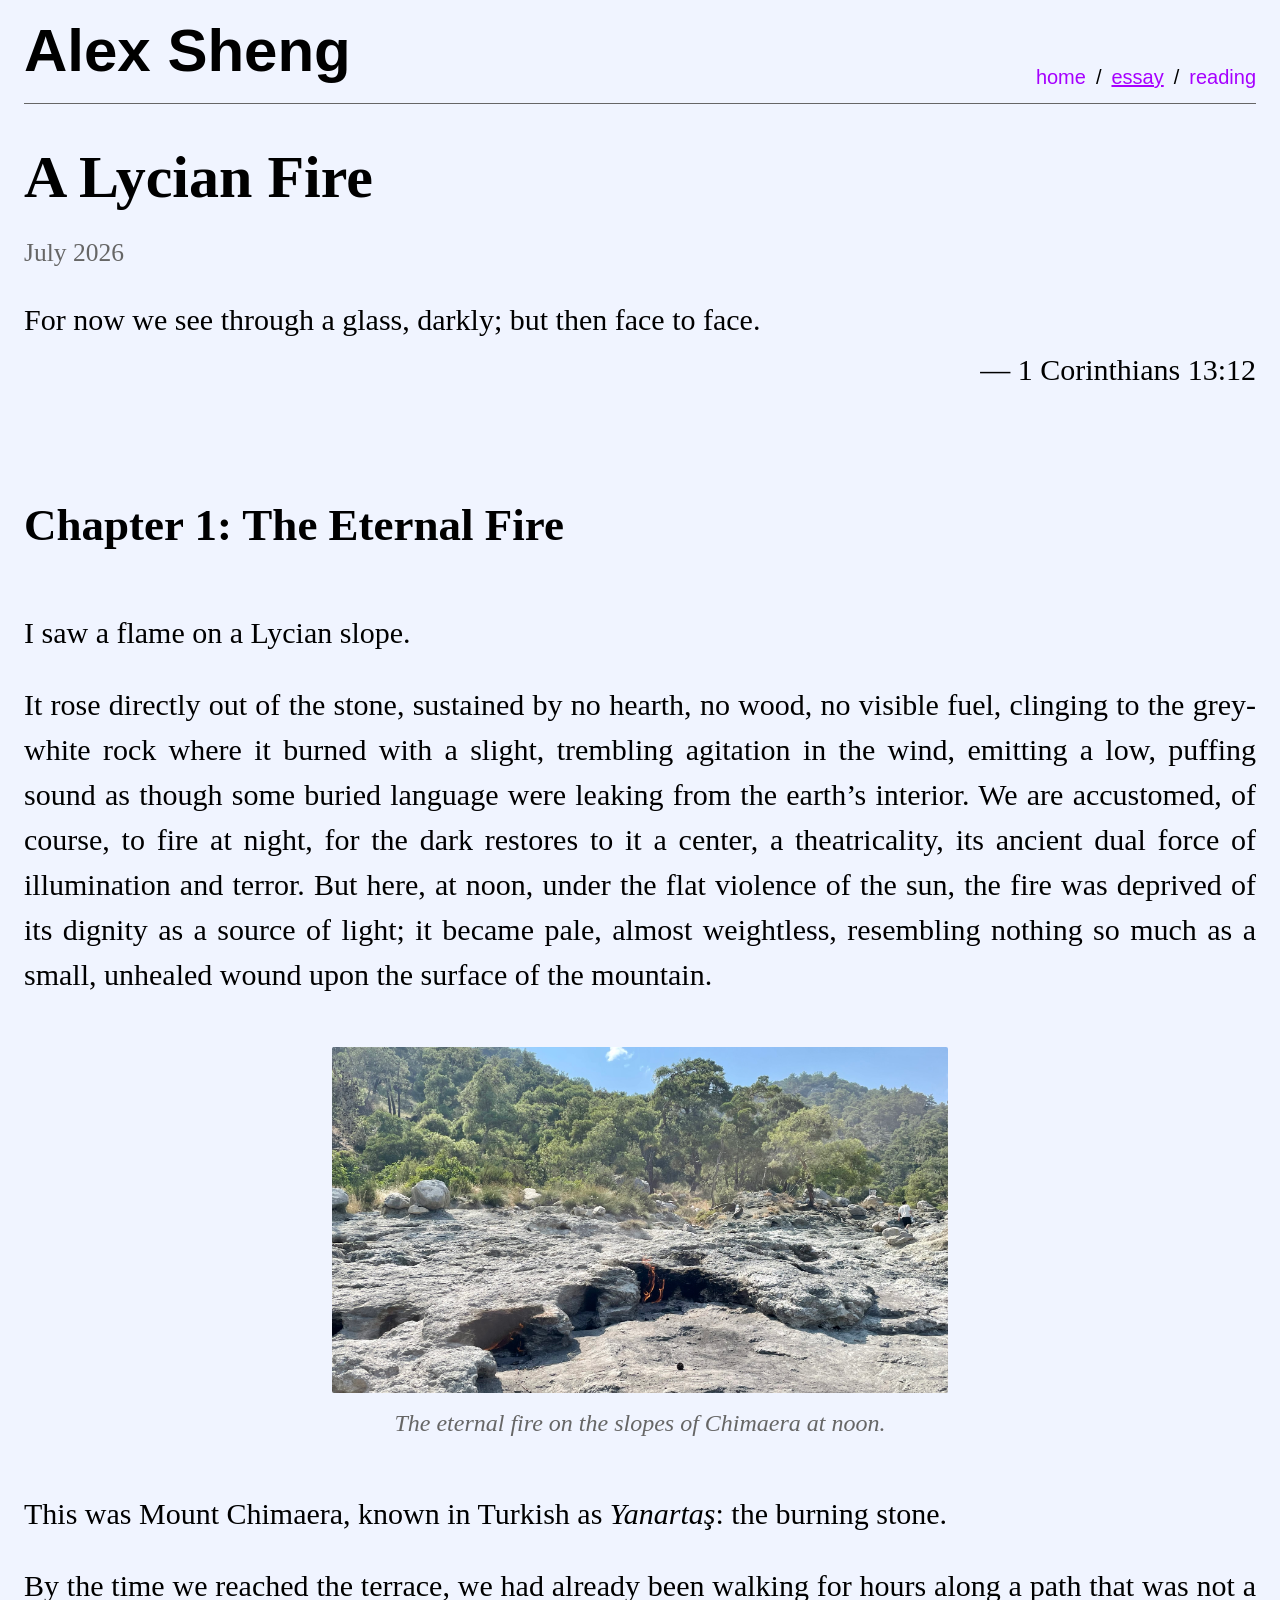
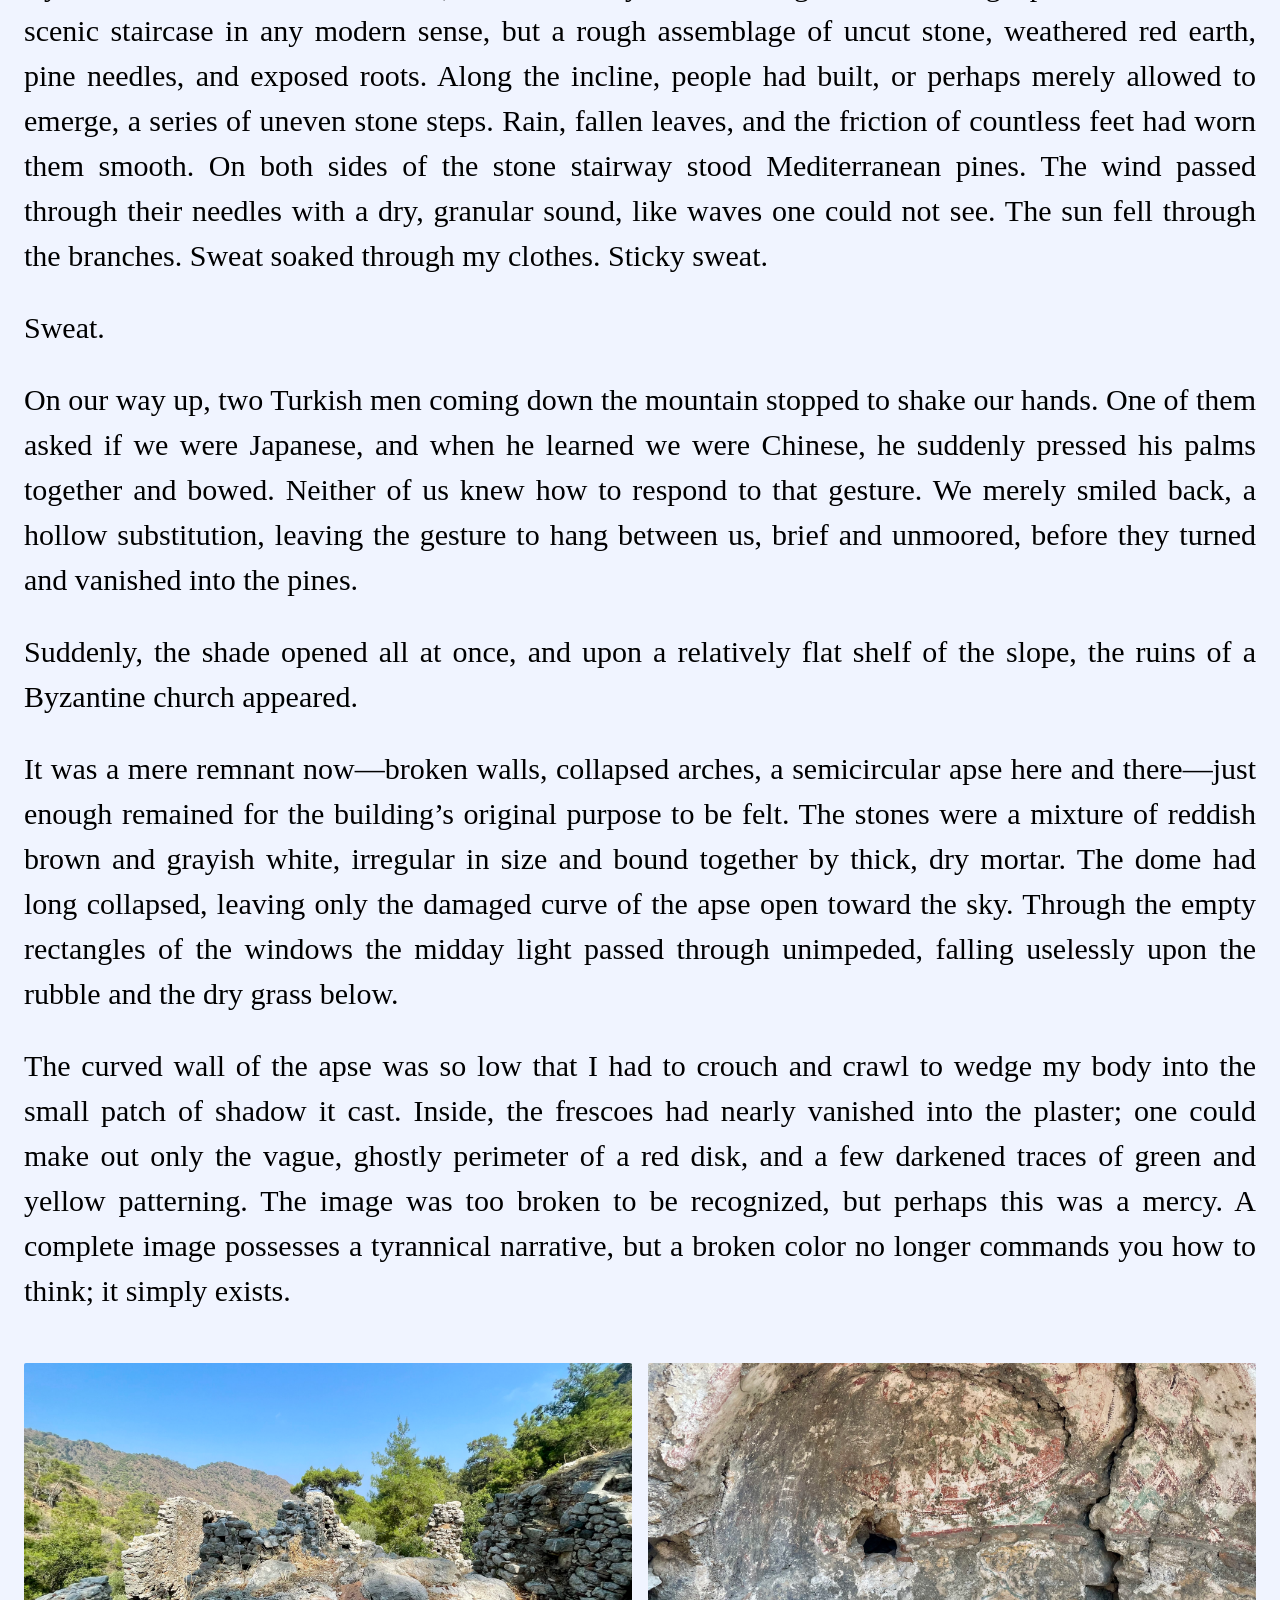
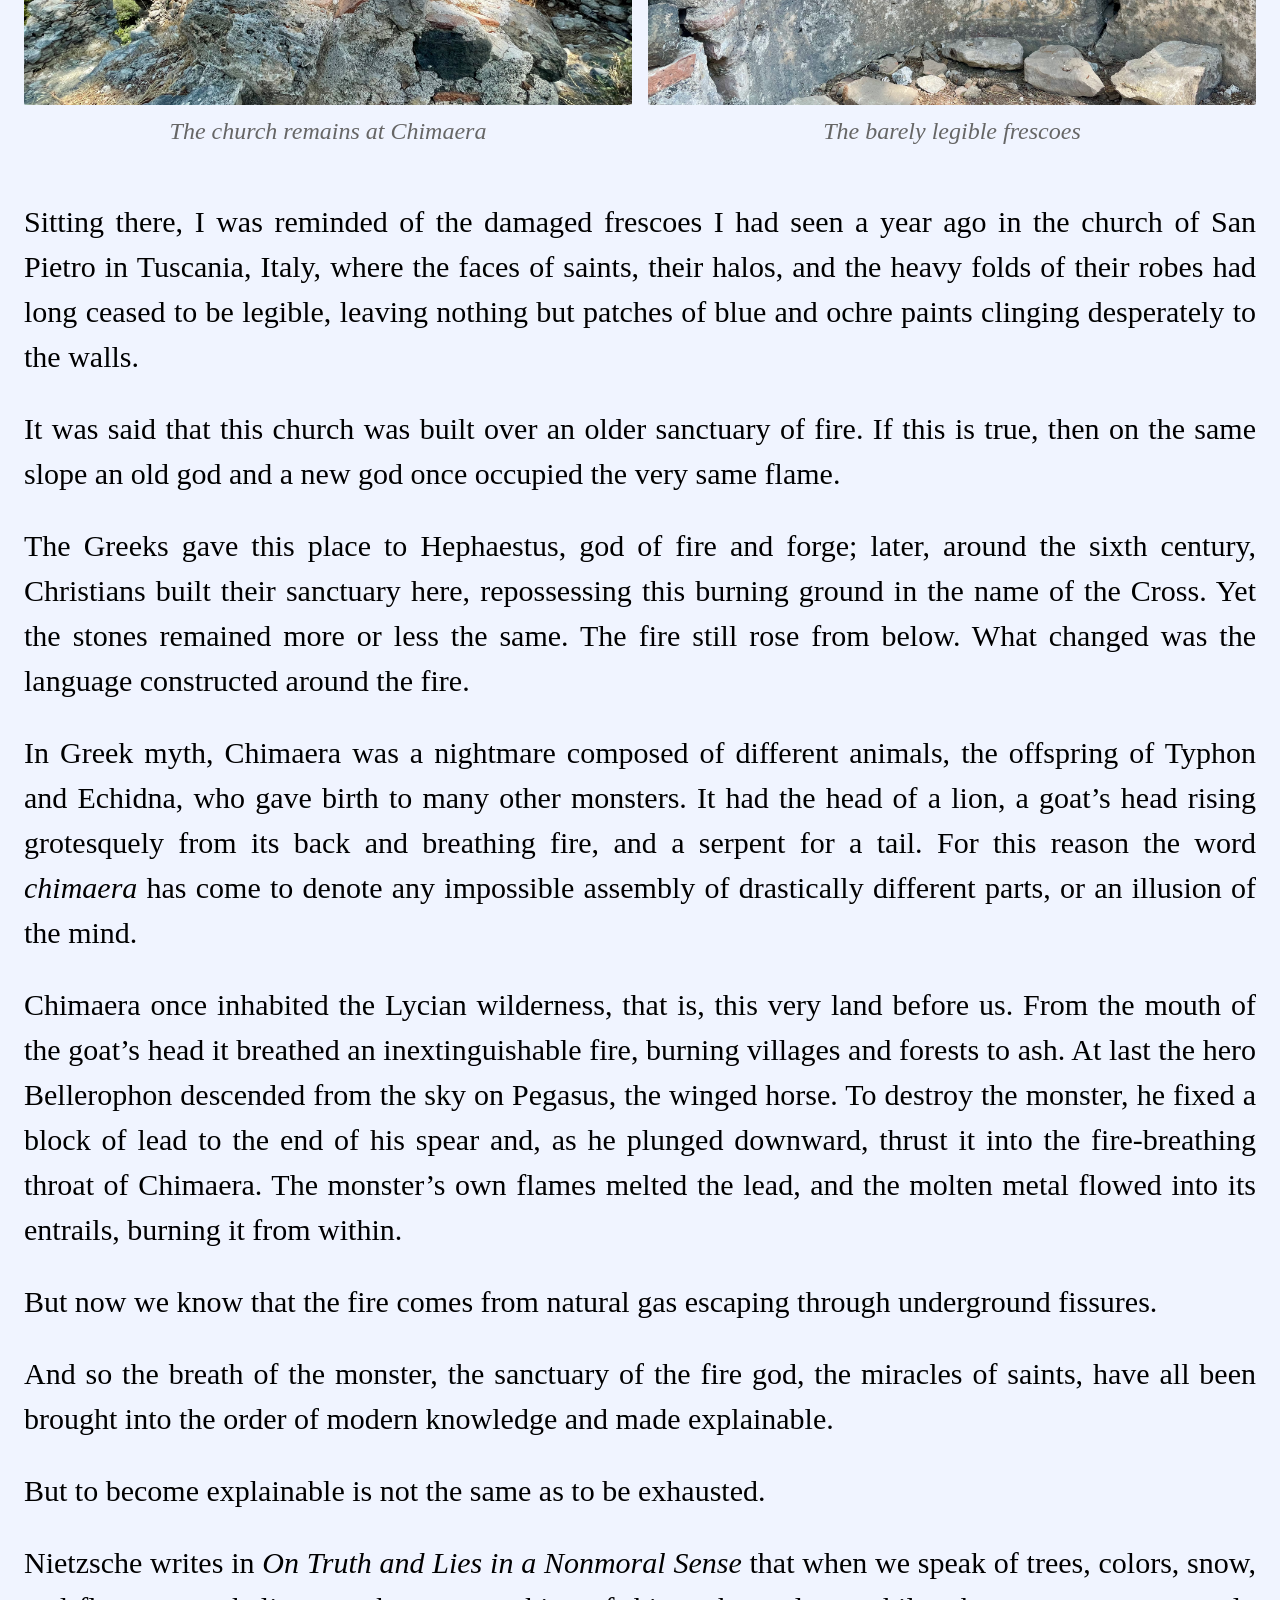
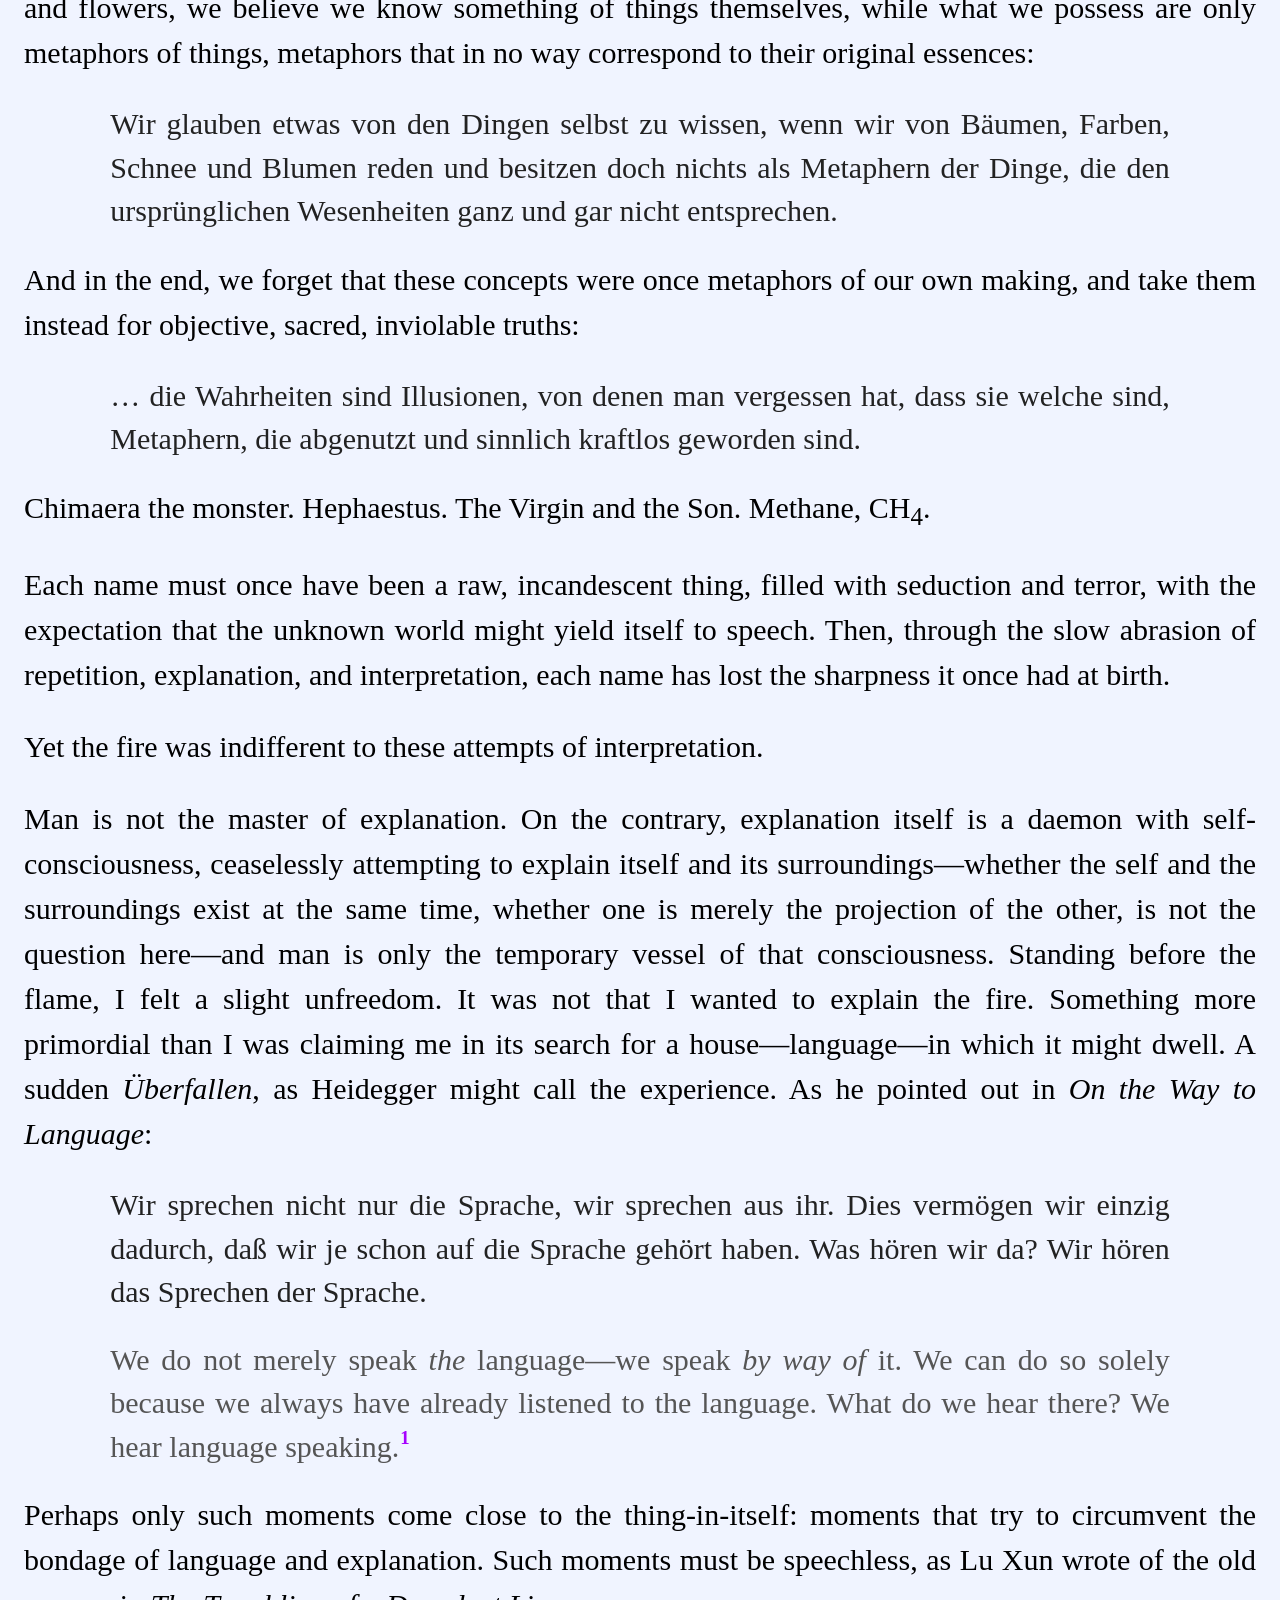
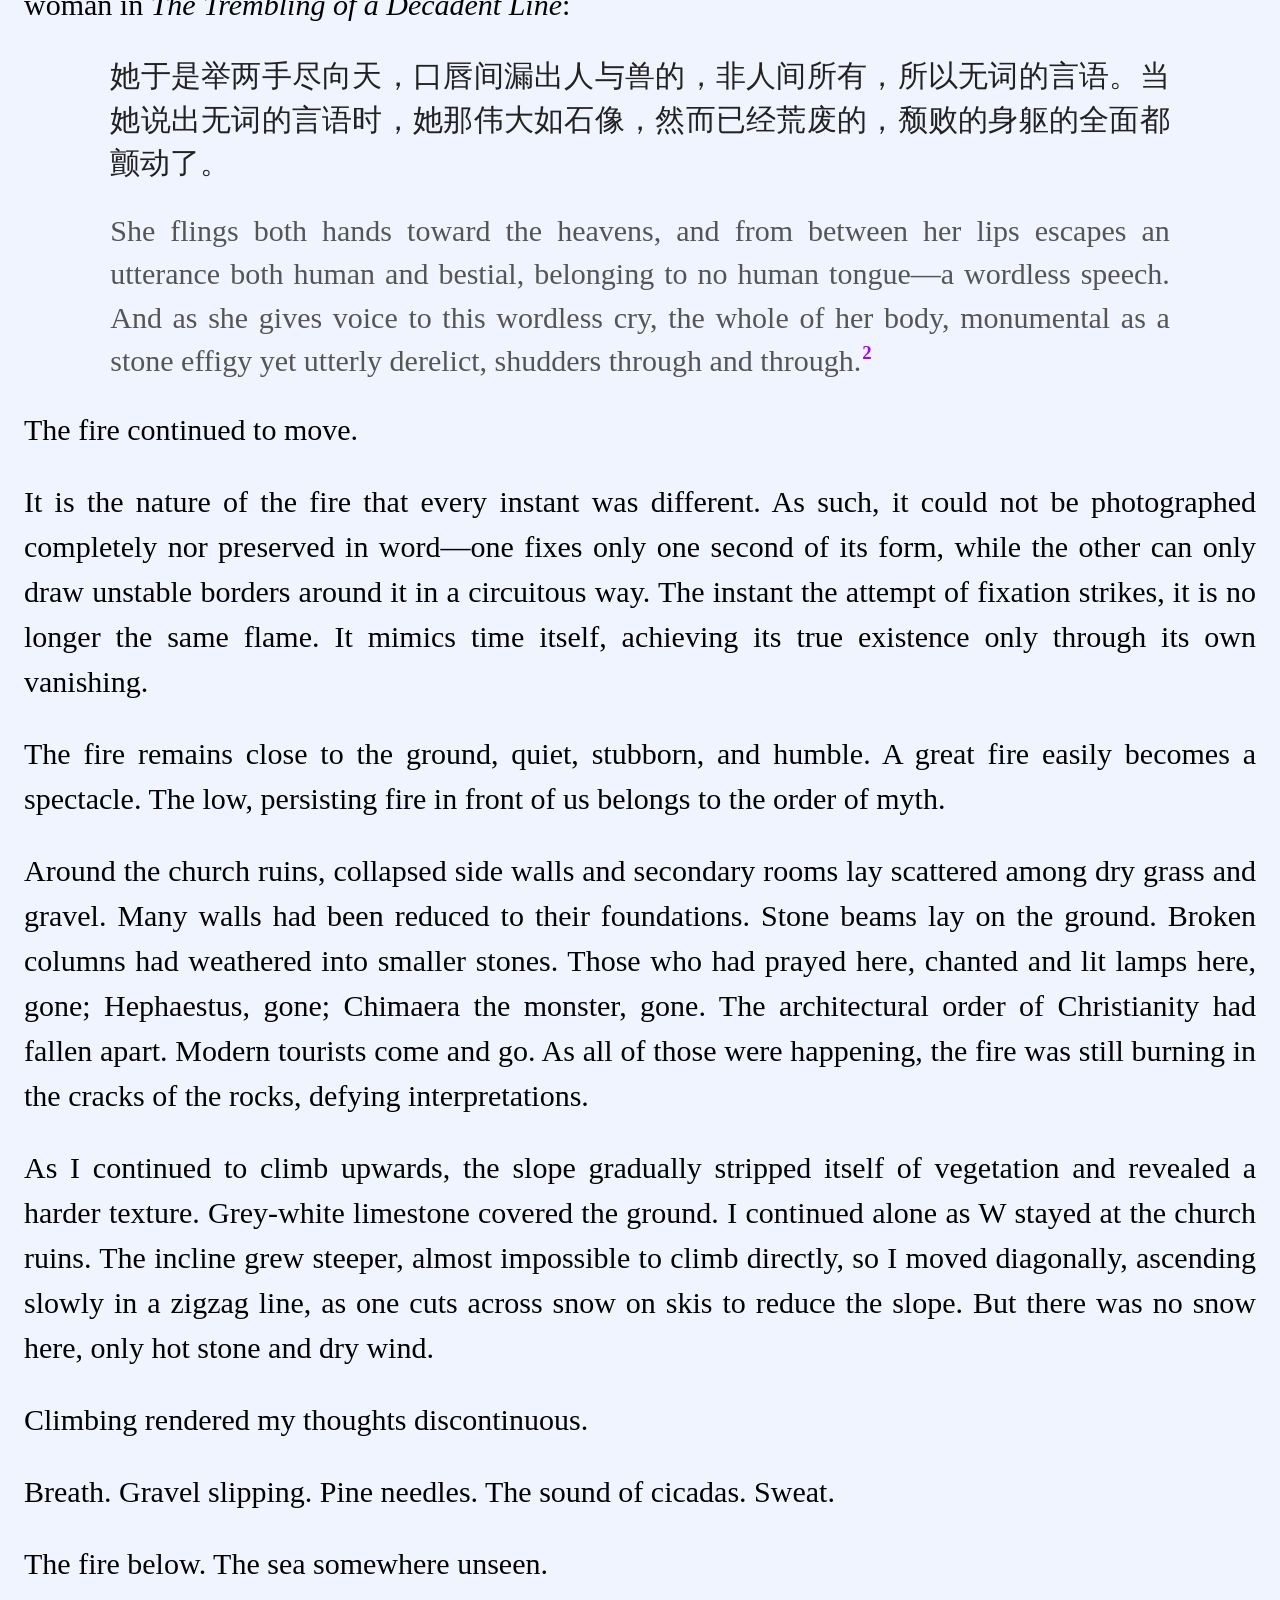
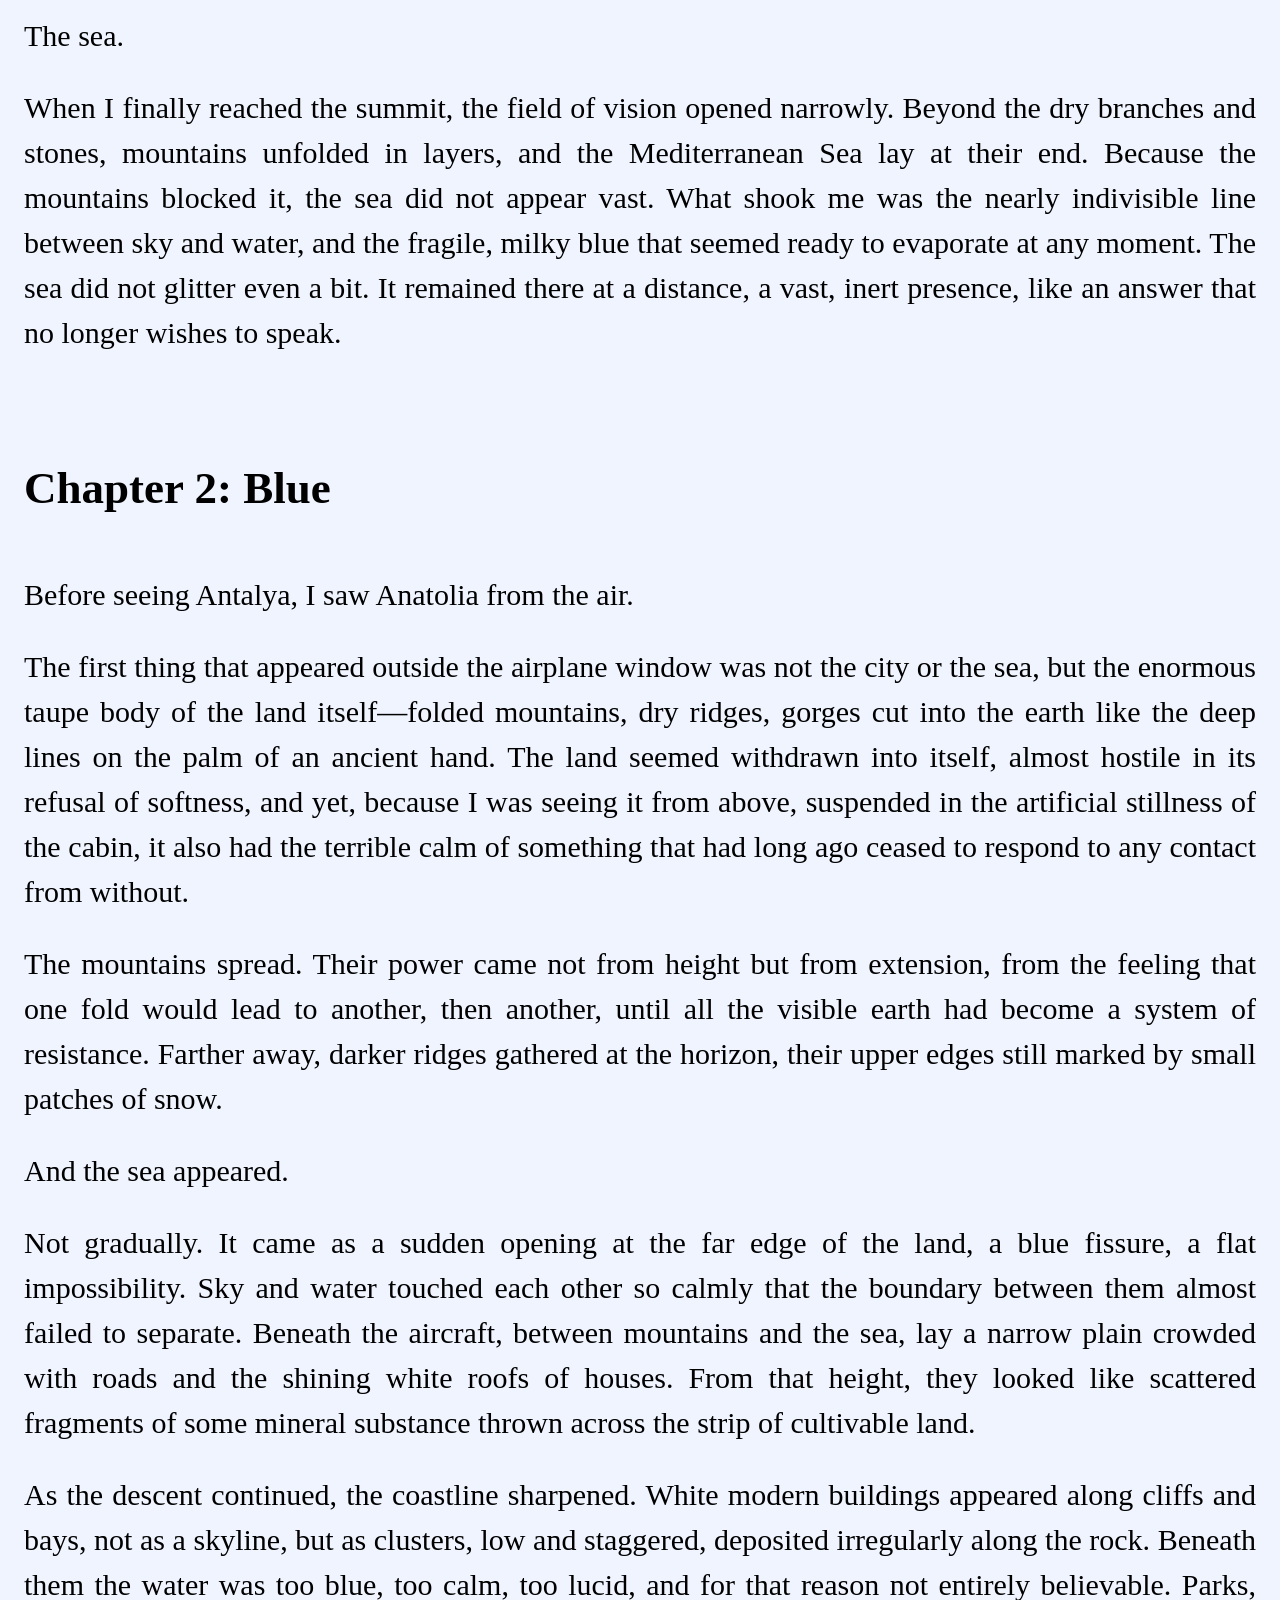
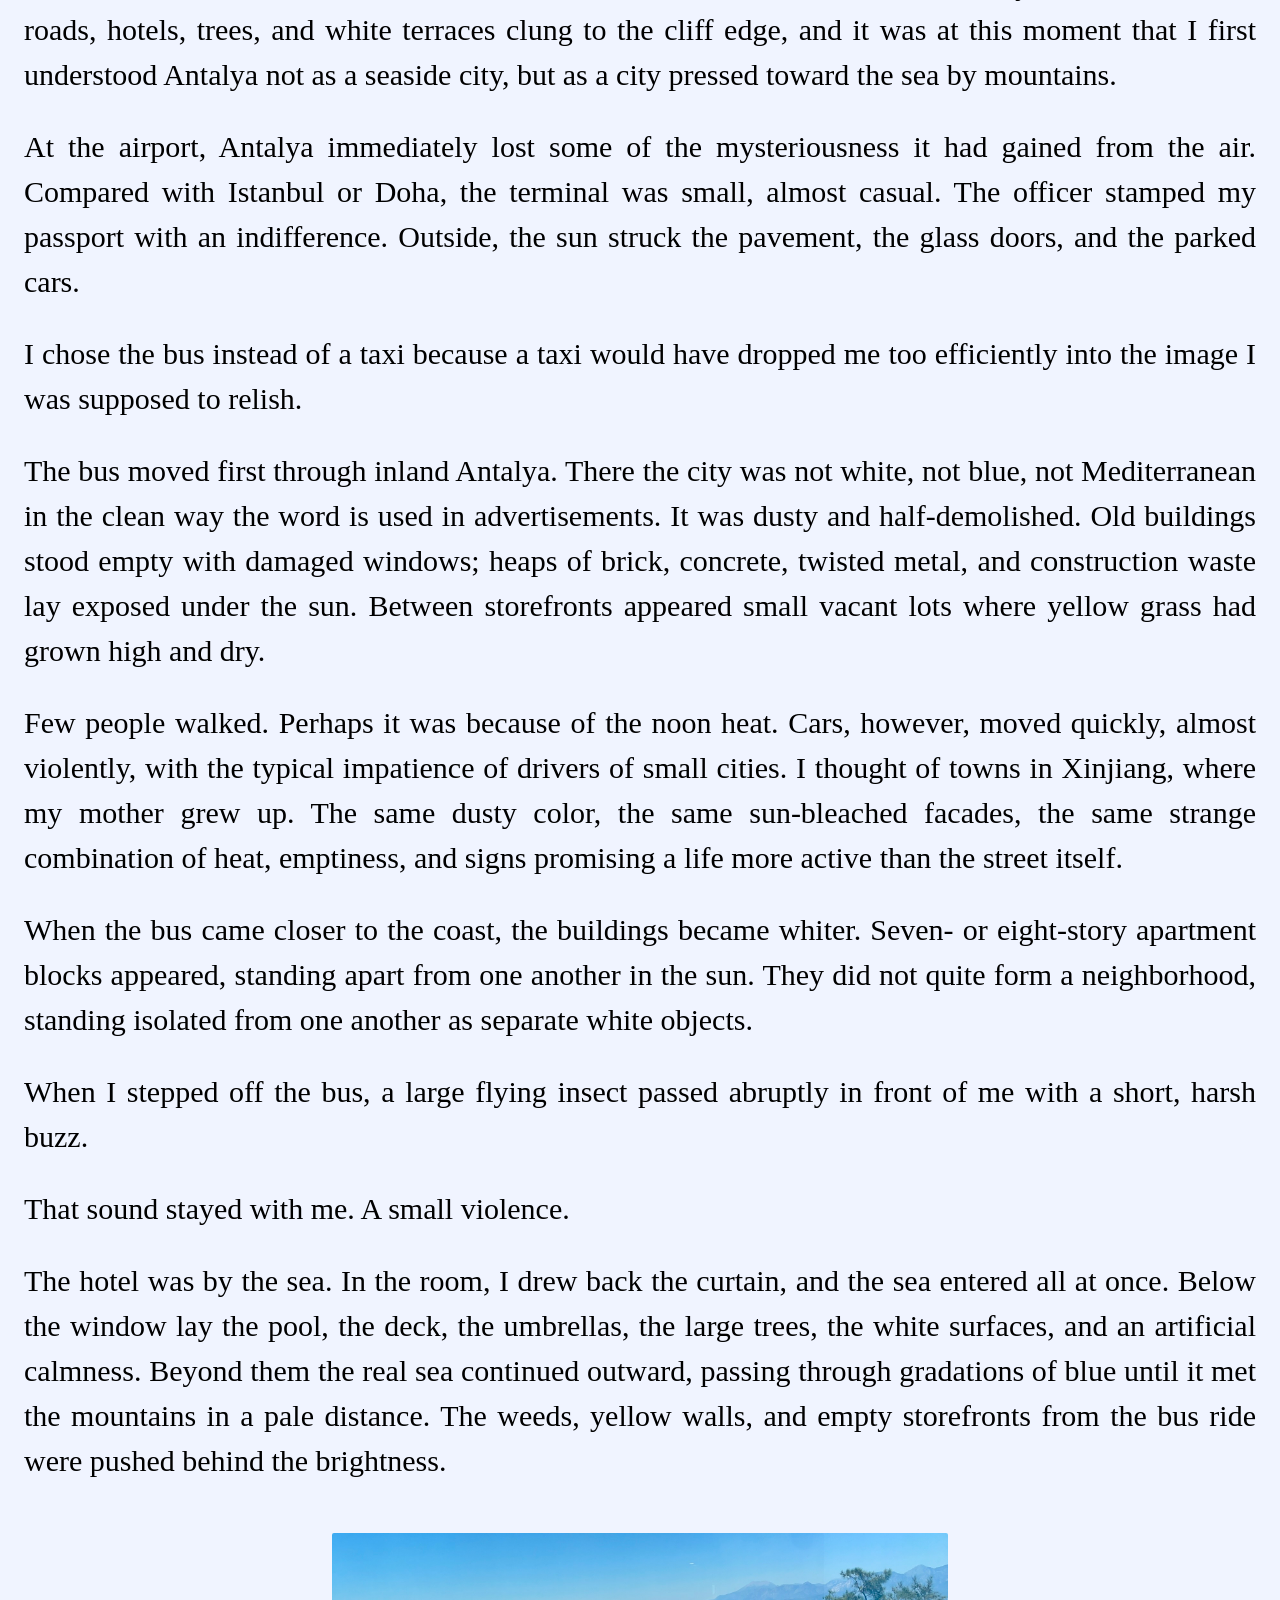
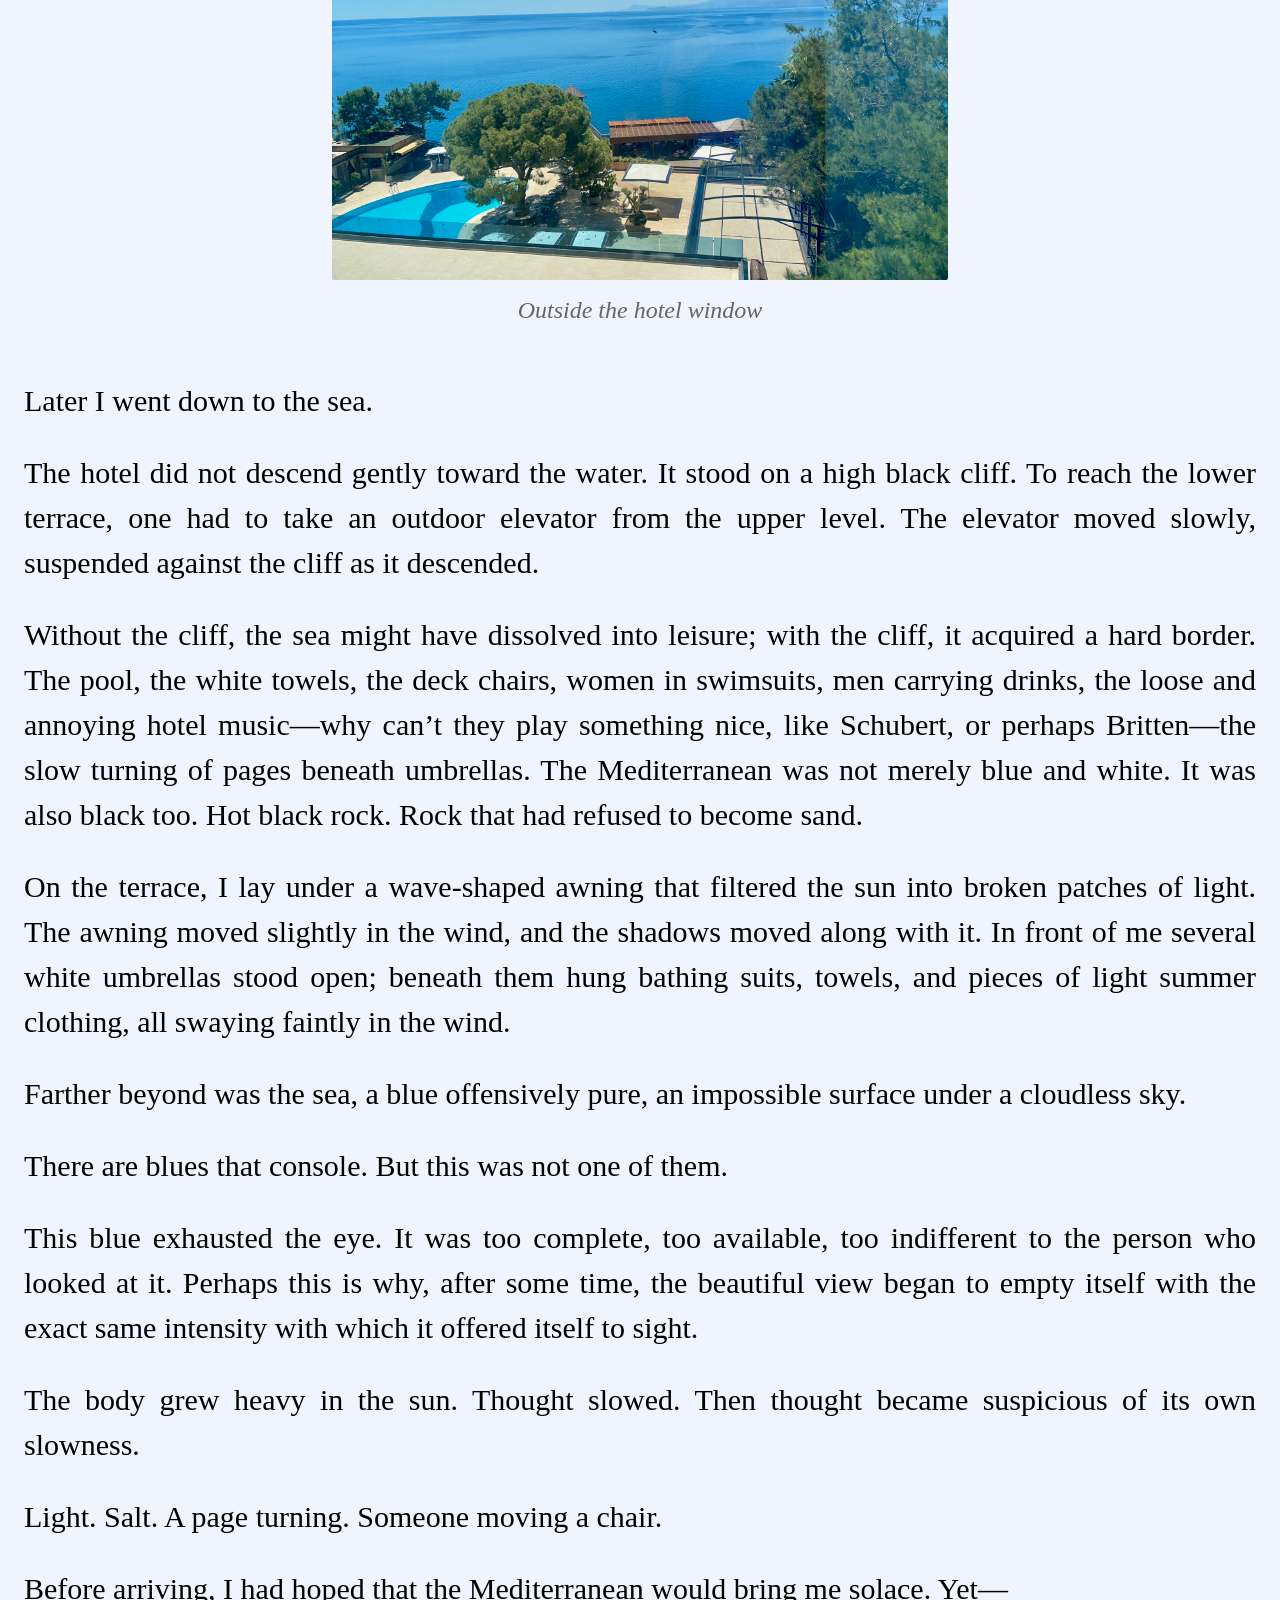
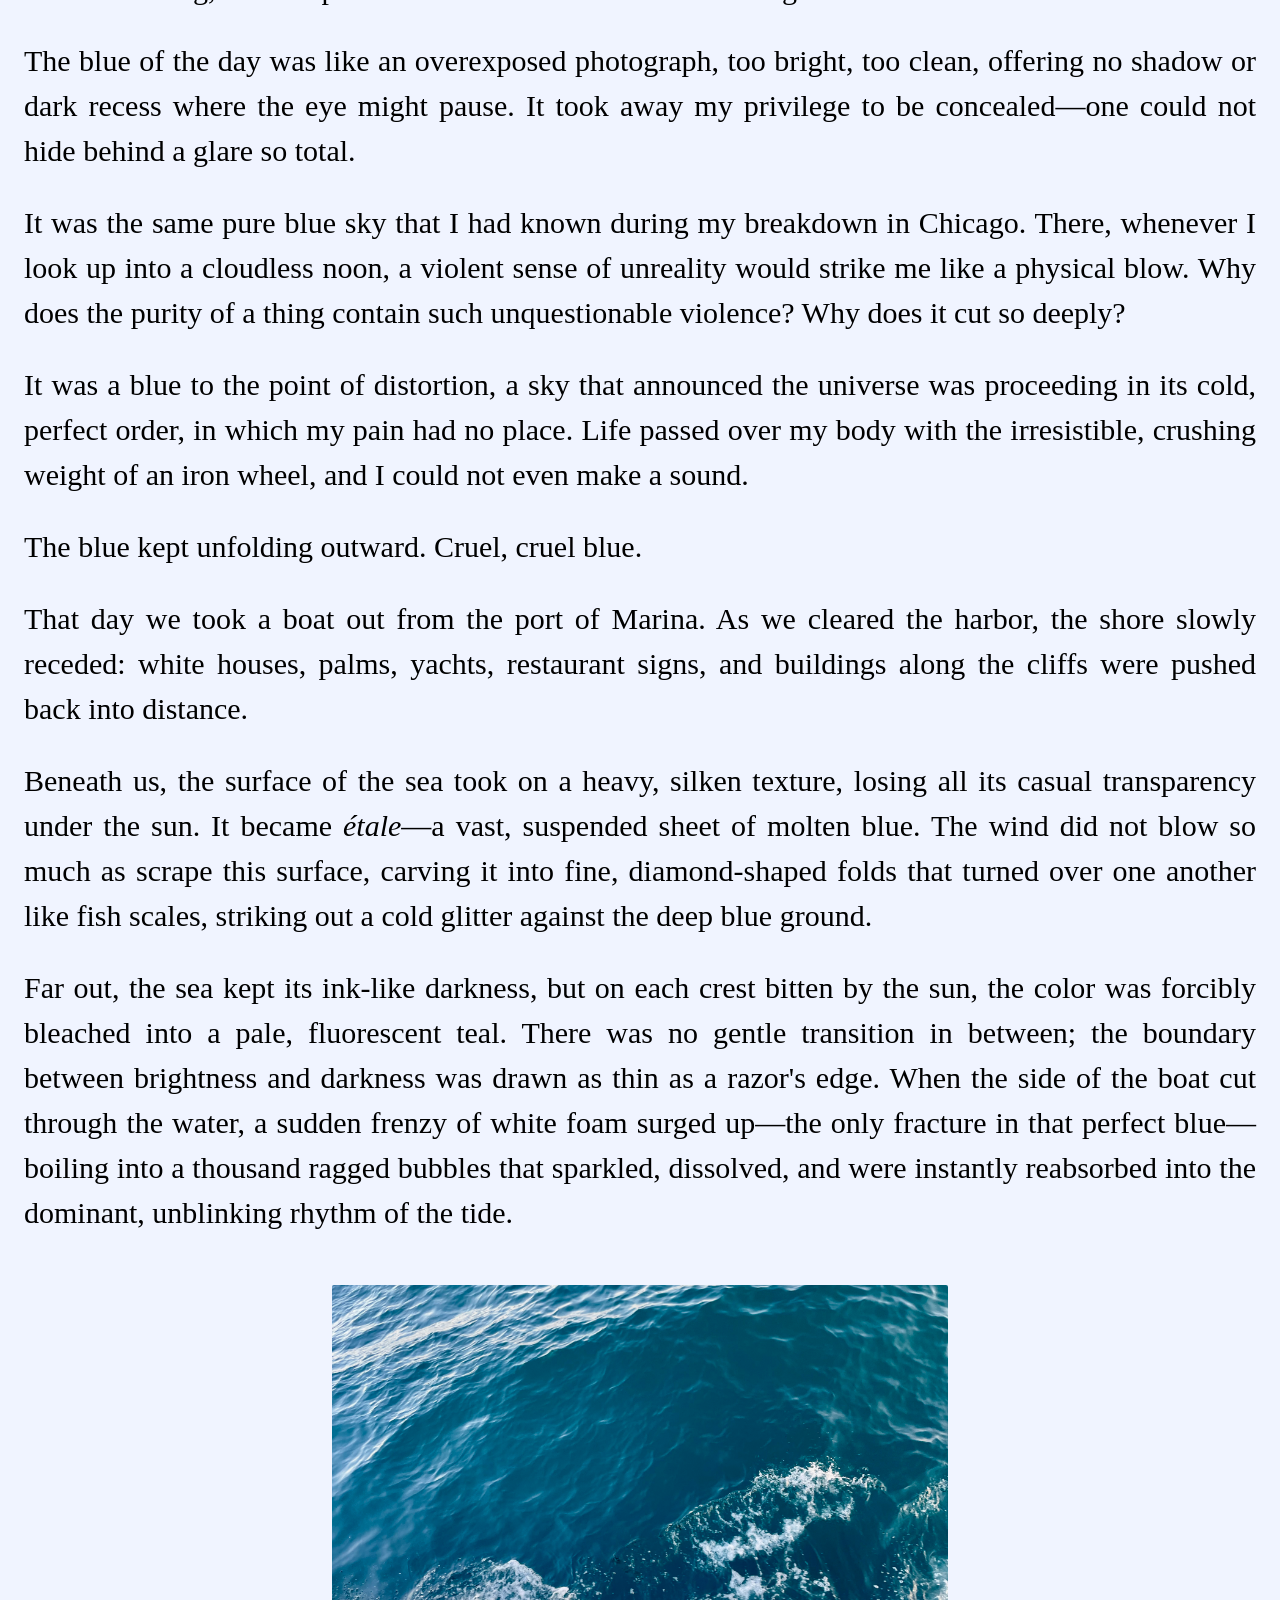
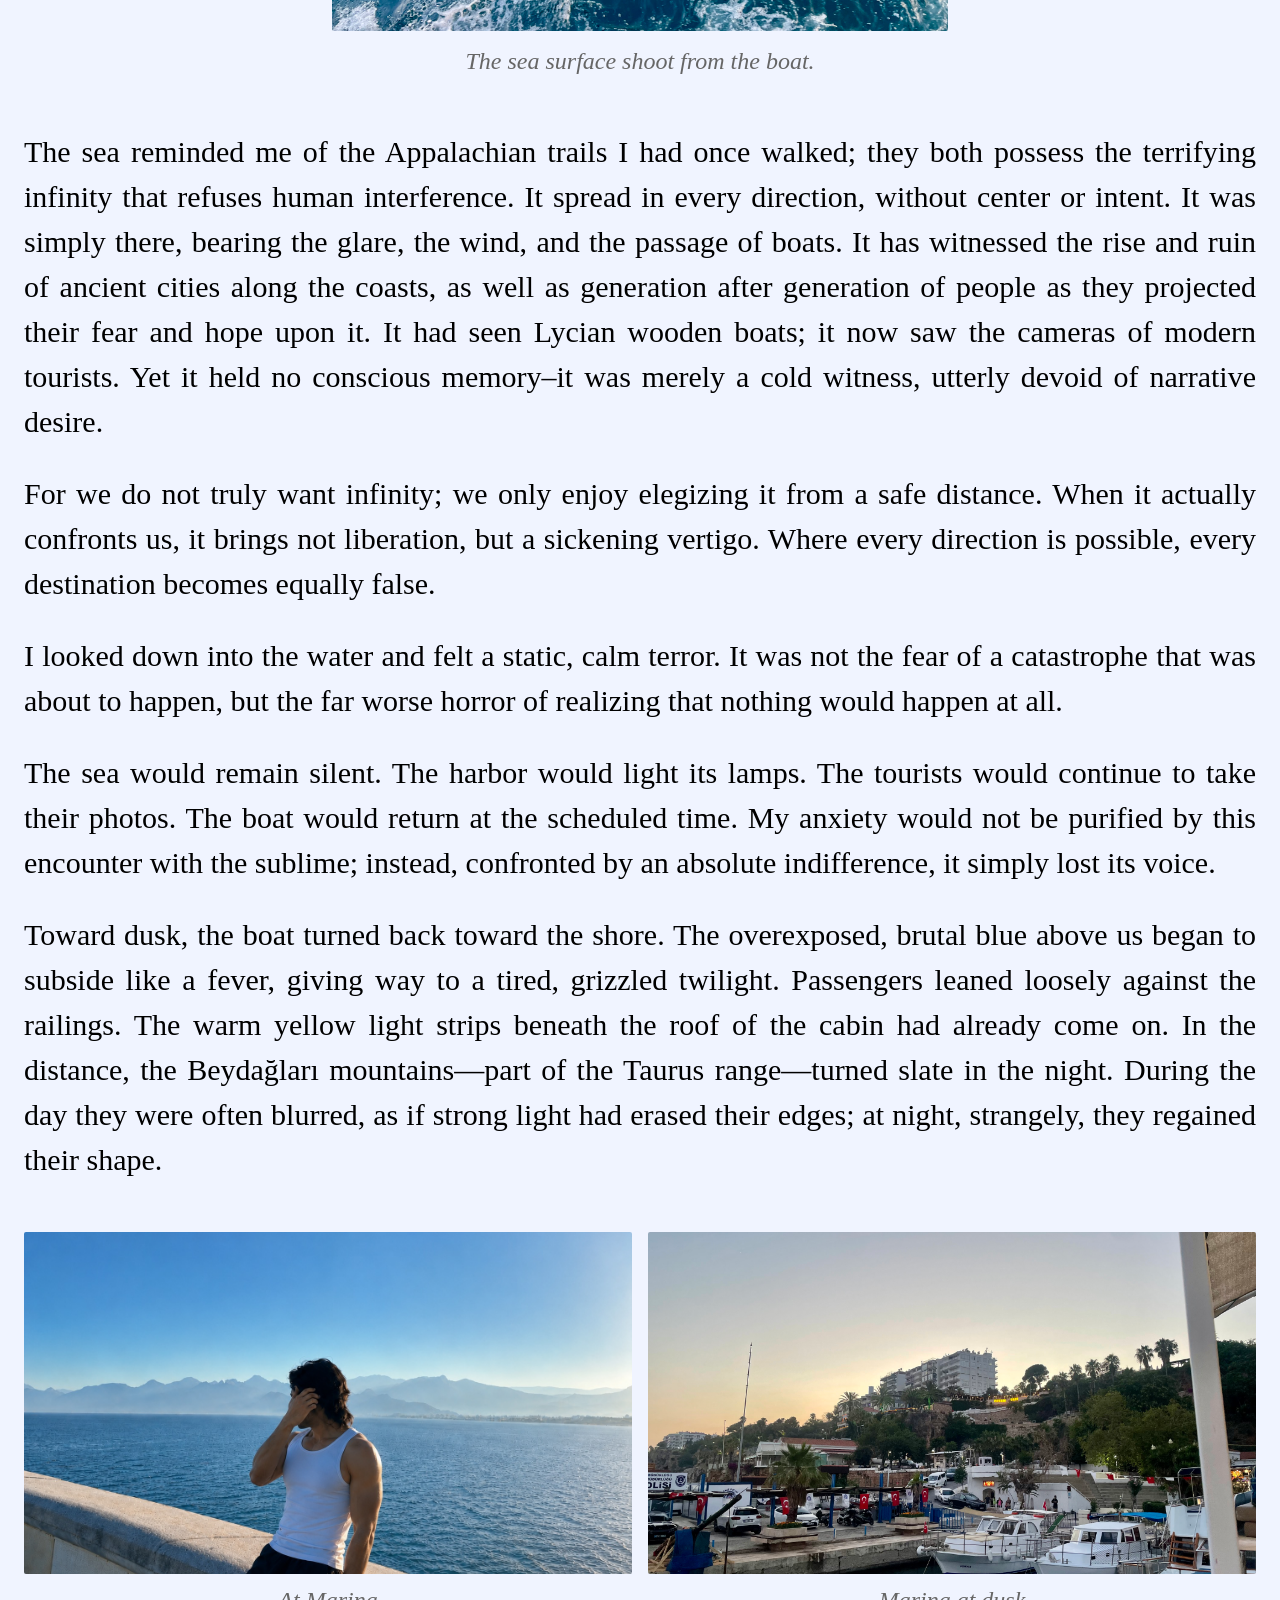
==== fire.html @ b518ce29 "Update fire.html" ====
<!DOCTYPE html>
<html lang="en">
  <head>
    <meta charset="UTF-8" />
    <meta name="viewport" content="width=device-width, initial-scale=1.0" />
    <title>A Lycian Fire - Alex Sheng</title>
    <link rel="stylesheet" href="style.css" />
  </head>
  <body>
    <div class="page">
      <header class="header">
        <div class="header-left">
          <span class="site-title">Alex Sheng</span>
        </div>

        <nav class="header-nav">
          <a href="index.html">home</a>
          <span>/</span>
          <a class="selected-tab" href="essay.html">essay</a>
          <span>/</span>
          <a href="reading.html">reading</a>
        </nav>
      </header>

      <hr />

      <main class="essay-content">
        <h2>A Lycian Fire</h2>
        <p class="translation" style="margin-bottom: 27px;">July 2026</p>

        <div class="epigraph">
        <p class="epigraph-text">For now we see through a glass, darkly; but then face to face.</p>
        <p class="epigraph-source">— 1 Corinthians 13:12</p>
        </div>

        <h3>Chapter 1: The Eternal Fire</h3>

        <p>
        I saw a flame on a Lycian slope.
        </p>

        <p>
        It rose directly out of the stone, sustained by no hearth, no wood, no visible fuel, clinging to the grey-white rock where it burned with a slight, trembling agitation in the wind, emitting a low, puffing sound as though some buried language were leaking from the earth’s interior. We are accustomed, of course, to fire at night, for the dark restores to it a center, a theatricality, its ancient dual force of illumination and terror. But here, at noon, under the flat violence of the sun, the fire was deprived of its dignity as a source of light; it became pale, almost weightless, resembling nothing so much as a small, unhealed wound upon the surface of the mountain.
        </p>

        <figure class="essay-figure">
        <img src="fire_pics/fire.jpeg" style="width: 100%; aspect-ratio: 16 / 9; object-fit: cover;" alt="The eternal fire of Chimaera burning on white rock">
        <figcaption>The eternal fire on the slopes of Chimaera at noon.</figcaption>
        </figure>

        <p>
        This was Mount Chimaera, known in Turkish as <i>Yanartaş</i>: the burning stone.
        </p>

        <p>
        By the time we reached the terrace, we had already been walking for hours along a path that was not a scenic staircase in any modern sense, but a rough assemblage of uncut stone, weathered red earth, pine needles, and exposed roots. Along the incline, people had built, or perhaps merely allowed to emerge, a series of uneven stone steps. Rain, fallen leaves, and the friction of countless feet had worn them smooth. On both sides of the stone stairway stood Mediterranean pines. The wind passed through their needles with a dry, granular sound, like waves one could not see. The sun fell through the branches. Sweat soaked through my clothes. Sticky sweat.
        </p>
        
        <p>
        Sweat.
        </p>

        <p>
        On our way up, two Turkish men coming down the mountain stopped to shake our hands. One of them asked if we were Japanese, and when he learned we were Chinese, he suddenly pressed his palms together and bowed. Neither of us knew how to respond to that gesture. We merely smiled back, a hollow substitution, leaving the gesture to hang between us, brief and unmoored, before they turned and vanished into the pines.
        </p>

        <p>
        Suddenly, the shade opened all at once, and upon a relatively flat shelf of the slope, the ruins of a Byzantine church appeared.
        </p>

        <p>
        It was a mere remnant now—broken walls, collapsed arches, a semicircular apse here and there—just enough remained for the building’s original purpose to be felt. The stones were a mixture of reddish brown and grayish white, irregular in size and bound together by thick, dry mortar. The dome had long collapsed, leaving only the damaged curve of the apse open toward the sky. Through the empty rectangles of the windows the midday light passed through unimpeded, falling uselessly upon the rubble and the dry grass below.
        </p>

        <p>
        The curved wall of the apse was so low that I had to crouch and crawl to wedge my body into the small patch of shadow it cast. Inside, the frescoes had nearly vanished into the plaster; one could make out only the vague, ghostly perimeter of a red disk, and a few darkened traces of green and yellow patterning. The image was too broken to be recognized, but perhaps this was a mercy. A complete image possesses a tyrannical narrative, but a broken color no longer commands you how to think; it simply exists.
        </p>

        <div class="image-grid cols-2">
        <figure><img src="fire_pics/chimaera2.jpeg" style="width: 100%; aspect-ratio: 16/9; object-fit: cover;"><figcaption>The church remains at Chimaera</figcaption></figure>
        <figure><img src="fire_pics/chimaera1.jpeg" style="width: 100%; aspect-ratio: 16/9; object-fit: cover;"><figcaption>The barely legible frescoes</figcaption></figure>
        </div>

        <p>
        Sitting there, I was reminded of the damaged frescoes I had seen a year ago in the church of San Pietro in Tuscania, Italy, where the faces of saints, their halos, and the heavy folds of their robes had long ceased to be legible, leaving nothing but patches of blue and ochre paints clinging desperately to the walls.
        </p>

        <p>
        It was said that this church was built over an older sanctuary of fire. If this is true, then on the same slope an old god and a new god once occupied the very same flame. 
        </p>

        <p>
        The Greeks gave this place to Hephaestus, god of fire and forge; later, around the sixth century, Christians built their sanctuary here, repossessing this burning ground in the name of the Cross. Yet the stones remained more or less the same. The fire still rose from below. What changed was the language constructed around the fire.
        </p>

        <p>
        In Greek myth, Chimaera was a nightmare composed of different animals, the offspring of Typhon and Echidna, who gave birth to many other monsters. It had the head of a lion, a goat’s head rising grotesquely from its back and breathing fire, and a serpent for a tail. For this reason the word <i>chimaera</i> has come to denote any impossible assembly of drastically different parts, or an illusion of the mind.
        </p>

        <p>
        Chimaera once inhabited the Lycian wilderness, that is, this very land before us. From the mouth of the goat’s head it breathed an inextinguishable fire, burning villages and forests to ash. At last the hero Bellerophon descended from the sky on Pegasus, the winged horse. To destroy the monster, he fixed a block of lead to the end of his spear and, as he plunged downward, thrust it into the fire-breathing throat of Chimaera. The monster’s own flames melted the lead, and the molten metal flowed into its entrails, burning it from within.
        </p>

        <p>
        But now we know that the fire comes from natural gas escaping through underground fissures.
        </p>

        <p>
        And so the breath of the monster, the sanctuary of the fire god, the miracles of saints, have all been brought into the order of modern knowledge and made explainable.
        </p>

        <p>
        But to become explainable is not the same as to be exhausted.
        </p>

        <p>
        Nietzsche writes in <i>On Truth and Lies in a Nonmoral Sense</i> that when we speak of trees, colors, snow, and flowers, we believe we know something of things themselves, while what we possess are only metaphors of things, metaphors that in no way correspond to their original essences:
        </p>

        <blockquote>
        Wir glauben etwas von den Dingen selbst zu wissen, wenn wir von Bäumen, Farben, Schnee und Blumen reden und besitzen doch nichts als Metaphern der Dinge, die den ursprünglichen Wesenheiten ganz und gar nicht entsprechen.
        </blockquote>

        <p>
        And in the end, we forget that these concepts were once metaphors of our own making, and take them instead for objective, sacred, inviolable truths:
        </p>

        <blockquote>
        … die Wahrheiten sind Illusionen, von denen man vergessen hat, dass sie welche sind, Metaphern, die abgenutzt und sinnlich kraftlos geworden sind.
        </blockquote>

        <p>
        Chimaera the monster. Hephaestus. The Virgin and the Son. Methane, CH<sub>4</sub>.
        </p>

        <p>
        Each name must once have been a raw, incandescent thing, filled with seduction and terror, with the expectation that the unknown world might yield itself to speech. Then, through the slow abrasion of repetition, explanation, and interpretation, each name has lost the sharpness it once had at birth.
        </p>

        <p>
        Yet the fire was indifferent to these attempts of interpretation.
        </p>

        <p>
        Man is not the master of explanation. On the contrary, explanation itself is a daemon with self-consciousness, ceaselessly attempting to explain itself and its surroundings—whether the self and the surroundings exist at the same time, whether one is merely the projection of the other, is not the question here—and man is only the temporary vessel of that consciousness. Standing before the flame, I felt a slight unfreedom. It was not that I wanted to explain the fire. Something more primordial than I was claiming me in its search for a house—language—in which it might dwell. A sudden <i>Überfallen</i>, as Heidegger might call the experience. As he pointed out in <i>On the Way to Language</i>:
        </p>

        <blockquote>
        Wir sprechen nicht nur die Sprache, wir sprechen aus ihr. Dies vermögen wir einzig dadurch, daß wir je schon auf die Sprache gehört haben. Was hören wir da? Wir hören das Sprechen der Sprache.
        </blockquote>

        <blockquote>
        <span class="quote-translation">
        We do not merely speak <i>the</i> language—we speak <i>by way of</i> it. We can do so solely because we always have already listened to the language. What do we hear there? We hear language speaking.<sup id="fnref:1"><a href="#fn:1">1</a></sup>
        </span>
        </blockquote>

        <p>
        Perhaps only such moments come close to the thing-in-itself: moments that try to circumvent the bondage of language and explanation. Such moments must be speechless, as Lu Xun wrote of the old woman in <i>The Trembling of a Decadent Line</i>:
        </p>

        <blockquote>
        她于是举两手尽向天，口唇间漏出人与兽的，非人间所有，所以无词的言语。当她说出无词的言语时，她那伟大如石像，然而已经荒废的，颓败的身躯的全面都颤动了。
        </blockquote>

        <blockquote>
        <span class="quote-translation">
        She flings both hands toward the heavens, and from between her lips escapes an utterance both human and bestial, belonging to no human tongue—a wordless speech. And as she gives voice to this wordless cry, the whole of her body, monumental as a stone effigy yet utterly derelict, shudders through and through.<sup id="fnref:2"><a href="#fn:2">2</a></sup>
        </span>
        </blockquote>

        <p>
        The fire continued to move.
        </p>

        <p>
        It is the nature of the fire that every instant was different. As such, it could not be photographed completely nor preserved in word—one fixes only one second of its form, while the other can only draw unstable borders around it in a circuitous way. The instant the attempt of fixation strikes, it is no longer the same flame. It mimics time itself, achieving its true existence only through its own vanishing.
        </p>

        <p>
        The fire remains close to the ground, quiet, stubborn, and humble. A great fire easily becomes a spectacle. The low, persisting fire in front of us belongs to the order of myth.
        </p>

        <p>
        Around the church ruins, collapsed side walls and secondary rooms lay scattered among dry grass and gravel. Many walls had been reduced to their foundations. Stone beams lay on the ground. Broken columns had weathered into smaller stones. Those who had prayed here, chanted and lit lamps here, gone; Hephaestus, gone; Chimaera the monster, gone. The architectural order of Christianity had fallen apart. Modern tourists come and go. As all of those were happening, the fire was still burning in the cracks of the rocks, defying interpretations.
        </p>

        <p>
        As I continued to climb upwards, the slope gradually stripped itself of vegetation and revealed a harder texture. Grey-white limestone covered the ground. I continued alone as W stayed at the church ruins. The incline grew steeper, almost impossible to climb directly, so I moved diagonally, ascending slowly in a zigzag line, as one cuts across snow on skis to reduce the slope. But there was no snow here, only hot stone and dry wind.
        </p>

        <p>
        Climbing rendered my thoughts discontinuous.
        </p>

        <p>
        Breath. Gravel slipping. Pine needles. The sound of cicadas. Sweat.
        </p>

        <p>
        The fire below. The sea somewhere unseen.
        </p>

        <p>
        The sea.
        </p>
        
        <p>
        When I finally reached the summit, the field of vision opened narrowly. Beyond the dry branches and stones, mountains unfolded in layers, and the Mediterranean Sea lay at their end. Because the mountains blocked it, the sea did not appear vast. What shook me was the nearly indivisible line between sky and water, and the fragile, milky blue that seemed ready to evaporate at any moment. The sea did not glitter even a bit. It remained there at a distance, a vast, inert presence, like an answer that no longer wishes to speak.
        </p>

        <h3>Chapter 2: Blue</h3>

        <p>
        Before seeing Antalya, I saw Anatolia from the air.
        </p>

        <p>
        The first thing that appeared outside the airplane window was not the city or the sea, but the enormous taupe body of the land itself—folded mountains, dry ridges, gorges cut into the earth like the deep lines on the palm of an ancient hand. The land seemed withdrawn into itself, almost hostile in its refusal of softness, and yet, because I was seeing it from above, suspended in the artificial stillness of the cabin, it also had the terrible calm of something that had long ago ceased to respond to any contact from without.
        </p>

        <p>
        The mountains spread. Their power came not from height but from extension, from the feeling that one fold would lead to another, then another, until all the visible earth had become a system of resistance. Farther away, darker ridges gathered at the horizon, their upper edges still marked by small patches of snow.
        </p>

        <p>
        And the sea appeared.
        </p>

        <p>
        Not gradually. It came as a sudden opening at the far edge of the land, a blue fissure, a flat impossibility. Sky and water touched each other so calmly that the boundary between them almost failed to separate. Beneath the aircraft, between mountains and the sea, lay a narrow plain crowded with roads and the shining white roofs of houses. From that height, they looked like scattered fragments of some mineral substance thrown across the strip of cultivable land.
        </p>

        <p>
        As the descent continued, the coastline sharpened. White modern buildings appeared along cliffs and bays, not as a skyline, but as clusters, low and staggered, deposited irregularly along the rock. Beneath them the water was too blue, too calm, too lucid, and for that reason not entirely believable. Parks, roads, hotels, trees, and white terraces clung to the cliff edge, and it was at this moment that I first understood Antalya not as a seaside city, but as a city pressed toward the sea by mountains.
        </p>
        
        <p>
        At the airport, Antalya immediately lost some of the mysteriousness it had gained from the air. Compared with Istanbul or Doha, the terminal was small, almost casual. The officer stamped my passport with an indifference. Outside, the sun struck the pavement, the glass doors, and the parked cars.
        </p>

        <p>
        I chose the bus instead of a taxi because a taxi would have dropped me too efficiently into the image I was supposed to relish.
        </p>

        <p>
        The bus moved first through inland Antalya. There the city was not white, not blue, not Mediterranean in the clean way the word is used in advertisements. It was dusty and half-demolished. Old buildings stood empty with damaged windows; heaps of brick, concrete, twisted metal, and construction waste lay exposed under the sun. Between storefronts appeared small vacant lots where yellow grass had grown high and dry.
        </p>

        <p>
        Few people walked. Perhaps it was because of the noon heat. Cars, however, moved quickly, almost violently, with the typical impatience of drivers of small cities. I thought of towns in Xinjiang, where my mother grew up. The same dusty color, the same sun-bleached facades, the same strange combination of heat, emptiness, and signs promising a life more active than the street itself.
        </p>

        <p>
        When the bus came closer to the coast, the buildings became whiter. Seven- or eight-story apartment blocks appeared, standing apart from one another in the sun. They did not quite form a neighborhood, standing isolated from one another as separate white objects.
        </p>
        
        <p>
        When I stepped off the bus, a large flying insect passed abruptly in front of me with a short, harsh buzz.
        </p>

        <p>
        That sound stayed with me. A small violence. 
        </p>

        <p>
        The hotel was by the sea. In the room, I drew back the curtain, and the sea entered all at once. Below the window lay the pool, the deck, the umbrellas, the large trees, the white surfaces, and an artificial calmness. Beyond them the real sea continued outward, passing through gradations of blue until it met the mountains in a pale distance. The weeds, yellow walls, and empty storefronts from the bus ride were pushed behind the brightness.
        </p>

        <figure class="essay-figure">
        <img src="fire_pics/hotel.jpeg" style="width: 100%; aspect-ratio: 16 / 9; object-fit: cover;" alt="Outside the hotel window">
        <figcaption>Outside the hotel window</figcaption>
        </figure>

        <p>
        Later I went down to the sea.
        </p>

        <p>
        The hotel did not descend gently toward the water. It stood on a high black cliff. To reach the lower terrace, one had to take an outdoor elevator from the upper level. The elevator moved slowly, suspended against the cliff as it descended.
        </p>

        <p>
        Without the cliff, the sea might have dissolved into leisure; with the cliff, it acquired a hard border. The pool, the white towels, the deck chairs, women in swimsuits, men carrying drinks, the loose and annoying hotel music—why can’t they play something nice, like Schubert, or perhaps Britten—the slow turning of pages beneath umbrellas. The Mediterranean was not merely blue and white. It was also black too. Hot black rock. Rock that had refused to become sand.
        </p>

        <p>
        On the terrace, I lay under a wave-shaped awning that filtered the sun into broken patches of light. The awning moved slightly in the wind, and the shadows moved along with it. In front of me several white umbrellas stood open; beneath them hung bathing suits, towels, and pieces of light summer clothing, all swaying faintly in the wind.
        </p>

        <p>
        Farther beyond was the sea, a blue offensively pure, an impossible surface under a cloudless sky.
        </p>

        <p>
        There are blues that console. But this was not one of them.
        </p>

        <p>
        This blue exhausted the eye. It was too complete, too available, too indifferent to the person who looked at it. Perhaps this is why, after some time, the beautiful view began to empty itself with the exact same intensity with which it offered itself to sight.
        </p>

        <p>
        The body grew heavy in the sun. Thought slowed. Then thought became suspicious of its own slowness.
        </p>

        <p>
        Light. Salt. A page turning. Someone moving a chair.
        </p>

        <p>
        Before arriving, I had hoped that the Mediterranean would bring me solace. Yet— 
        </p>

        <p>
        The blue of the day was like an overexposed photograph, too bright, too clean, offering no shadow or dark recess where the eye might pause. It took away my privilege to be concealed—one could not hide behind a glare so total.
        </p>

        <p>
        It was the same pure blue sky that I had known during my breakdown in Chicago. There, whenever I look up into a cloudless noon, a violent sense of unreality would strike me like a physical blow. Why does the purity of a thing contain such unquestionable violence? Why does it cut so deeply?
        </p>

        <p>
        It was a blue to the point of distortion, a sky that announced the universe was proceeding in its cold, perfect order, in which my pain had no place. Life passed over my body with the irresistible, crushing weight of an iron wheel, and I could not even make a sound.
        </p>

        <p>
        The blue kept unfolding outward. Cruel, cruel blue.
        </p>

        <p>
        That day we took a boat out from the port of Marina. As we cleared the harbor, the shore slowly receded: white houses, palms, yachts, restaurant signs, and buildings along the cliffs were pushed back into distance. 
        </p>

        <p>
        Beneath us, the surface of the sea took on a heavy, silken texture, losing all its casual transparency under the sun. It became <i>étale</i>—a vast, suspended sheet of molten blue. The wind did not blow so much as scrape this surface, carving it into fine, diamond-shaped folds that turned over one another like fish scales, striking out a cold glitter against the deep blue ground.
        </p>

        <p>
        Far out, the sea kept its ink-like darkness, but on each crest bitten by the sun, the color was forcibly bleached into a pale, fluorescent teal. There was no gentle transition in between; the boundary between brightness and darkness was drawn as thin as a razor's edge. When the side of the boat cut through the water, a sudden frenzy of white foam surged up—the only fracture in that perfect blue—boiling into a thousand ragged bubbles that sparkled, dissolved, and were instantly reabsorbed into the dominant, unblinking rhythm of the tide.
        </p>

        <figure class="essay-figure">
        <img src="fire_pics/sea.jpeg" style="width: 100%; aspect-ratio: 16 / 9; object-fit: cover;" alt="sea">
        <figcaption>The sea surface shoot from the boat.</figcaption>
        </figure>

        <p>
        The sea reminded me of the Appalachian trails I had once walked; they both possess the terrifying infinity that refuses human interference. It spread in every direction, without center or intent. It was simply there, bearing the glare, the wind, and the passage of boats. It has witnessed the rise and ruin of ancient cities along the coasts, as well as generation after generation of people as they projected their fear and hope upon it. It had seen Lycian wooden boats; it now saw the cameras of modern tourists. Yet it held no conscious memory–it was merely a cold witness, utterly devoid of narrative desire. 
        </p>

        <p>
        For we do not truly want infinity; we only enjoy elegizing it from a safe distance. When it actually confronts us, it brings not liberation, but a sickening vertigo. Where every direction is possible, every destination becomes equally false.
        </p>

        <p>
        I looked down into the water and felt a static, calm terror. It was not the fear of a catastrophe that was about to happen, but the far worse horror of realizing that nothing would happen at all.
        </p>

        <p>
        The sea would remain silent. The harbor would light its lamps. The tourists would continue to take their photos. The boat would return at the scheduled time. My anxiety would not be purified by this encounter with the sublime; instead, confronted by an absolute indifference, it simply lost its voice.
        </p>

        <p>
        Toward dusk, the boat turned back toward the shore. The overexposed, brutal blue above us began to subside like a fever, giving way to a tired, grizzled twilight. Passengers leaned loosely against the railings. The warm yellow light strips beneath the roof of the cabin had already come on. In the distance, the Beydağları mountains—part of the Taurus range—turned slate in the night. During the day they were often blurred, as if strong light had erased their edges; at night, strangely, they regained their shape.
        </p>

        <div class="image-grid cols-2">
        <figure><img src="fire_pics/me.jpg" style="width: 100%; aspect-ratio: 16/9; object-fit: cover;"><figcaption>At Marina</figcaption></figure>
        <figure><img src="fire_pics/marina.jpeg" style="width: 100%; aspect-ratio: 16/9; object-fit: cover;"><figcaption>Marina at dusk</figcaption></figure>
        </div>

        <p>
        At the hotel, the pool was another blue, and more troubling because it was artificial. In daylight it had the color of polished glass, almost fluorescent near the steps. At night it became deeper, colder, a chemical blue rising from underwater lights. It reminded me of the swimming pool in Kieślowski’s <i>Blue</i>—or perhaps I should say, <i>Bleu</i>, I like the French spelling of the word much more, <i>bleu</i>, it gives the sensation of something unfinished, perhaps it was the vowel, or it might have been my mouth, while blue closes up the mouth too quickly and confidently, which seems too certain and therefore boring. In that film, too, blue is not a color but a condition of mourning, a luminous monstrosity incapable of warmth and consolation.
        </p>

        <p>
        The blue of the pool belonged to electricity. It glowed from below with an alien persistence, like a giant artificial organ. Freud would have said: <i>Unheimlich</i>. Yet, under its chemical glare, there was a strange asylum—I was finally no longer hunted by the tyrannical purity of the sky.
        </p>

        <p>
        And silence. An enormous silence. A silence like a wall, swallowing the body in its entirety.
        </p>

        <p>
        At night, the hotel garden darkened into silhouettes. Large leaves, pine branches, and tangled crowns of trees gathered into black masses against the sky. Warm yellow lanterns hung low among them, producing a golden haze that touched the leaves without softening the air. The air was not cool. It was not hot either. It was viscous. The world seemed not to breathe.
        </p>

        <p>
        Below the cliff, the sea had become a washed black. The Old City Marina of Antalya flickered in the distance with small lights. Nearer the cliff, waves struck the rock with a continuous sound, neither violent nor gentle.
        </p>

        <p>
        A cat slipped along the edge of the terrace. As it crossed the blue light, its tail brightened for an instant, then disappeared at once among the tables, chairs, and plants.
        </p>

        <h3>Chapter 3: Cats</h3>

        <p>
        In Antalya, cats are everywhere.
        </p>

        <p>
        At first, I noticed them only as one notices a recurring detail—a leitmotif in a foreign city: beside restaurant tables, on stone steps, near the legs of chairs, beneath the shade of trees, at the edge of hotel terraces and the entrances of shops where no one seemed surprised by their presence. They did not behave like strays. Nor did they behave like pets. They had perfected a third condition for which I had no immediate name. 
        </p>

        <p>
        A dog, even a stray dog, always carries with it some dimension of human connection—loyalty, fear, hunger, gratitude, injury, abandonment. But cats did not invite such narratives. They lay in the dust and shade with a sovereignty that made all human relations appear crude, even comic.
        </p>

        <p>
        A cat passed under our table on the first evening. We had gone to a nearby restaurant after W and I met up at the hotel. The restaurant had a retractable roof, and by the time we sat down it was almost eight o’clock. The sun was setting. The heat of the day, which had earlier seemed absolute, began at last to loosen. The roof had been drawn open, and above us the sky was darkening. Wind entered from above, brushing the glasses, the metal cutlery, the smoke from the grill, and the black hair of the waitress.
        </p>

        <p>
        Then the lamb tongue arrived. It was sliced into pale pink pieces, almost flesh-colored. It lay quietly on the white plate under olive oil, parsley, and a small scattering of spice.
        </p>

        <p>
        The thin cat moved between the legs of our chairs quietly, offering no supplication. I felt a sudden, unbearable proximity of all bodies: the cat alive and moving, the lamb tongue soft and silent on the plate, the bearded men cutting meat, the women smoking at the next table. A tongue eaten by a tongue. There is no way to think this without absurdity. There is no way to avoid thinking it.
        </p>

        <p>
        I remembered Bohumil Hrabal’s <i>All My Cats</i>. Those cats are not ornaments of domestic tenderness; they are not there to soften the world. They stand at the terrible intersection of affection, guilt, cruelty, dependence, and the total impossibility of redemption. Even tenderness can become a form of violence when it touches what it cannot understand.
        </p>

        <p>
        The Turkish cats were lighter than Hrabal’s cats. They did not live under the tragic pressure of one man’s conscience. Thank God! They were free because no one owned them, but their freedom was also the freedom of exposure to cars, illness, and chance. Perhaps every form of freedom has within it a small brutality, an element of being left to oneself. The cats of Antalya moved through this brutality without commentary.
        </p>

        <p>
        The next day, or perhaps the day after, I saw another cat sleeping in the Old Town.
        </p>

        <p>
        It lay on a stone step in full shade, its body pressed against the wall, tail wrapped over one hind leg. Around it the street continued with its ordinary disorder: motorcycles, shop signs, peeling paint, hanging fabrics, a man drinking tea, a woman in black passing quickly under the sun. The cat slept through all of it.
        </p>

        <p>
        I had begun to feel that the cats were not part of the city’s charm, but part of its metaphysics.
        </p>

        <p>
        Every city has beings that reveal how it thinks about boundaries. In some cities it is pigeons. In some, rats. In Antalya it was cats. They moved between inside and outside, sacred and commercial, ancient and ordinary, clean and dirty, loved and ignored. A cat could walk through a restaurant, then through the ruins of a Roman wall, then vanish under a car. It crossed all the categories human beings had arranged so carefully and made them look temporary.
        </p>

        <p>
        Perhaps this is why they seemed older than the city. Not biologically, of course, but as a form, as a manner of being.
        </p>

        <p>
        Another time, we were sitting near the Hıdırlık Tower, one of the oldest surviving monuments in the city of Antalya, whose lower story was erected at the turn of the second century AD. We were eating grilled fish at a restaurant, the outdoor tables practically clung to the cliff side. Below us lay the Mediterranean, its waves rising and falling against the black rocks with a muffled, continuous breathing. On our table, pan-fried sea bass and deep-fried turbot sat side by side on long white porcelain plates—one tender and clean, retaining the pure light flavor of the sea; the other cut into thick chunks with a golden, crispy crust.
        </p>

        <div class="image-grid cols-3">
        <figure><img src="fire_pics/fish1.jpeg" style="width: 100%; aspect-ratio: 4/3; object-fit: cover;"><figcaption>Sea bass and turbot</figcaption></figure>
        <figure><img src="fire_pics/fish2.jpeg" style="width: 100%; aspect-ratio: 4/3; object-fit: cover;"><figcaption>Hamsili and salmon</figcaption></figure>
        <figure><img src="fire_pics/fish3.jpeg" style="width: 100%; aspect-ratio: 4/3; object-fit: cover;"><figcaption>Sea bream</figcaption></figure>
        </div>

        <p>
        Right beside us stood the ancient tower, its stones darkened, its interior overgrown with weeds. It wasn't grand; it had the dullness of something entirely hollowed out by time—a relic that had stopped explaining itself.
        </p>

        <p>
        Just then, a kitten emerged from the tower, lightly. It didn’t look at the tower, and it didn’t look at our fish. It walked from the tall grass into the skirting and vanished. In that instant, the fish, the cliff, the tower, and the cat connected into a strange portrait: a dead empire, a plate of still-warm flesh, the deep blue sea underfoot, and a small animal completely free from historical burden. I felt a small stab of envy. We can only visit ruins; cats inhabit them.
        </p>

        <p>
        Later in Alanya, across from the archeological museum, I sat in a café alone. The Turkish coffee tasted strongly of earth. A little girl sat beside me. She noticed the black bear keychain attached to my backpack and began to play with it. She did not ask for permission. She only looked into my eyes for a brief moment ambiguously—a gaze that held the exact indecipherability of a cat’s glance. She simply reached out, turning the bear around and back again as if inspecting a strange, small animal. <i>Well, then, alright</i>, I thought to myself, <i>this little bear belongs to her, for now</i>.
        </p>

        <p>
        At that moment, I realized the little girl and the cats belonged to a secret alliance. Neither cared for the adult rules of ownership, boundaries, or politeness. They reach out, they pass through, they stay, they leave. No declarations, no annotations.
        </p>

        <figure class="essay-figure">
        <img src="fire_pics/coffee.jpeg" style="width: 100%; aspect-ratio: 16 / 9; object-fit: cover;" alt="coffee">
        <figcaption>Turkish coffee</figcaption>
        </figure>

        <p>
        In the evening, the cats were still there. Under the table legs, in the grass of the old tower, near the holes in the seawall. They raised their tails, then lowered them. They walked directly through the middle of our sentences.
        </p>

        <p>
        Sometimes, I would begin to think of history.
        </p>

        <p>
        <i>A cat arrives.</i>
        </p>

        <p>
        I would begin to think of women.
        </p>

        <p>
        <i>A cat arrives.</i>
        </p>

        <p>
        I would begin to think of death.
        </p>

        <p>
        <i>A cat arrives.</i>
        </p>

        <p>
        It walks onto a sun-bleached stone, stops, and licks its paw.
        </p>

        <h3>Chapter 4: Stones</h3>

        <p>
        Civilization remains, in the end, in the form of stones.
        </p>

        <p>
        Temples, laws, languages, empires—those names that once gathered people together, compelled them to obey, trade, pray, and kill one another—can now only be glimpsed in books, on maps, or on a sun-bleached explanatory panel standing beside a gravel path. But when one is actually standing in the middle of an ancient city, what appears first is not these abstract concepts.
        </p>

        <p>
        It is stone.
        </p>

        <p>
        Perge was a city emptied out by the sun.
        </p>

        <p>
        It had once been one of the important cities of Pamphylia, that flat region along the southern coast of Anatolia, facing the Mediterranean, caught between the Greek, Persian, and Roman order. By the Hellenistic period it had already acquired the outline of a city, and under Rome this outline expanded into a clearer public order: streets, gates, baths, and a gymnasium. Apollonius of Perga, who gave his name to conic section, was born here.
        </p>

        <p>
        When we arrived, the midday sunlight was too strong, it was almost impossible to keep my eyes open. In the distance were mountains, silent at the end of the field of vision. The main street was still broad. One could imagine traffic there, crowds, voices, horses, and wheels beneath the colonnades. In the middle of the street there remained the trace of a water channel. On both sides stood column bases and broken shafts. Some columns were still upright; others had been reduced to stumps.
        </p>

        <p>
        Stone pavement. Gate. Wall. Colonnade. The sun.
        </p>

        <p>
        The stones here were not dark or mysterious. They were white, dry, and stripped of secrecy. Exposure made abstraction difficult. My eyes stung and my lips cracked. I could not stand in that light for long and think nobly about the rise and fall of civilizations.
        </p>

        <p>
        A cat lay in the shade, like the most legitimate inhabitant of the ancient city.
        </p>

        <p>
        There were also insects. Slender crickets, nearly the color of dried grass, sprang once and disappeared into cracks. There were ants too, different from the ants I usually see—large, but not fat, moving frantically along the edges of stones.
        </p>

        <p>
        I was reminded of the <i>Myrmidons</i>. Long ago in college, when I was studying the <i>Iliad</i>, I learned that Myrmidons are warriors of Thessaly who followed Achilles into battle against the Trojans. My professor once told us that the Greek word could be translated as “ant-men”. These people, according to myth, had once been ants, transformed by Zeus into men, and eventually they died beneath the walls of Troy.
        </p>

        <p>
        But in Perge, the transformation seemed to have reversed itself. Human beings had withdrawn. The stones were empty. The main street was empty. The order of city and empire had gone back into dust. But ants had returned, continuing their own routes between column bases and fissures in the stone.
        </p>

        <p>
        History is only an hallucination we conjured up when looking at stones.
        </p>

        <div class="image-grid cols-3">
        <figure><img src="fire_pics/perge1.jpeg" style="width: 100%; aspect-ratio: 4/3; object-fit: cover;"><figcaption>Ancient theatre at Perge</figcaption></figure>
        <figure><img src="fire_pics/perge2.jpeg" style="width: 100%; aspect-ratio: 4/3; object-fit: cover;"><figcaption>Columns at Perge</figcaption></figure>
        <figure><img src="fire_pics/olympos.jpeg" style="width: 100%; aspect-ratio: 4/3; object-fit: cover;"><figcaption>Olympos, where nature began to take over.</figcaption></figure>
        </div>
        
        <p>
        Olympos was entirely different. If Perge was a city emptied by sun on an open plain, Olympos was a city slowly being swallowed back by mountain, stream, and vegetation.
        </p>

        <p>
        It had once been a harbor city on the Lycian coast, unfolding along a stream that led toward the Mediterranean. Its earliest origins remain uncertain, but by the Hellenistic period it had entered visible history, and its name remained on the coins of the Lycian League. In the first century BC, pirates controlled this part of the coast, using Olympos and the nearby shore as a base; then the Romans came, the age of piracy ended, and the city was drawn back into imperial order. Later, Christianity entered this harbor. The church ruins we saw belonged to that later layer of time.
        </p>

        <p>
        To reach Olympos, one must first cross the beach at Çıralı.
        </p>

        <p>
        The beach was wide. On one side, the sea; on the other, the mountain. We walked along the side closer to the mountain, where a few restaurants and cafés stood loosely scattered. Their wooden signs, suspended by chains, had almost lost their paint. Without those words, I would have taken them for ordinary houses. On the side closer to the sea there were more people, but they were far away enough that their voices were swallowed by the rise and fall of the water.
        </p>

        <p>
        I remember especially the stones on the beach. They were scattered among the yellow sand, innumerable. Some grey, some white, some pale brown, some marked with dark red or purple veins. They reminded me of the night sky.
        </p>

        <p>
        From the beach, once one enters the ancient city, the field of vision became narrower all of a sudden. A stream still runs through the middle of Olympos, dividing the ruins into two. On both sides rise steep limestone cliffs and dense forest. The openness of the sea and the beach are left behind.
        </p>

        <p>
        The stones of Olympos are not exposed like those of Perge. A wall emerges briefly from a thicket, then disappears behind vines. Residential quarters are divided by high walls into small compartments. Many of the walls have little holes in them, and some have more regular rectangular recesses, like niches. Someone once must have placed objects there—lamps, vessels, small idols, or merely the ordinary debris of daily life.
        </p>

        <p>
        Tree roots enter cracks in the wall. Pine needles fall on the stone pavement. Water continues to move along ancient stone channels. Bird calls, insects, wet soil—these have begun arranging the spaces once belonged to humans.
        </p>

        <p>
        We stopped for a long time before the ruins of a church.
        </p>

        <p>
        It was part of the city’s episcopal complex. The remaining walls still preserved the direction of a basilica, and nearby there had once been a baptistery. Around the fifth century, the church acquired its full form and was dedicated to the Virgin Mary. The baptistery, we were told, was unusually large for the Lycian region.
        </p>

        <p>
        The same city had known pagan gods, pirates, Roman administration, Christian worship, later abandonment, winter quarters, tourists, wooden walkways. History gathered damply in layers, like moss.
        </p>

        <p>
        Phaselis was another kind of stone.
        </p>

        <p>
        According to tradition, colonists from Rhodes founded the city around the seventh century BC. Its three natural harbors made it an important trading center on the Lycian coast. Ships, cargo, sea salt, timber, grain, pottery, soldiers, and merchants must once have moved between these bays. Today the ancient city has merged almost completely with a tourist beach. Many people come not for the ruins, but to swim.
        </p>

        <p>
        The central avenue under the pines remained clear. It is said to have connected the northern and southern harbors—a broad and level stone-paved road. On both sides were baths, an agora, a theatre, and broken walls. The skeleton of the city was still legible. Tall conifers formed a natural vault above the road; pine needles covered the ground, making a dry, brittle sound underfoot. The air smelled of sea salt.
        </p>

        <p>
        And yet Phaselis did not move me. Perhaps it was because after several days touring around ancient cities my eyes had grown tired. It did not have the emptied glare of Perge, nor the damp darkness of Olympos being swallowed by vegetation. The theatre was small, incomparable to that of Aspendos. The stones remained, but they had lost the force.
        </p>

        <p>
        Modern visitors came to Phaselis mostly to enjoy a lovely beach time. Families with children spread towels on the beach, opened umbrellas, entered the water, and ate food. The stones of the ancient harbor lay nearby. Trade, ships, taxes, imperial roads, and civic life had retreated behind the life of the modern beach. Human life continued there in another form.
        </p>

        <p>
        Aspendos, by contrast, was much more striking.
        </p>

        <p>
        The theatre was vast and clear, so intact that one almost suspected time had not truly passed. Built under the Roman Empire, its rows of stone seats climb upward in a perfect, ghostly symmetry. The towering stage building still rises with such astonishing height that it is easy to imagine the sound of a play, lifting from the center of the stage and drifting up through the tiers.
        </p>

        <p>
        Ruins usually compel imagination through absence. Aspendos seemed to have preserved a past sound for too long. The sound itself might have vanished, but the enormous organ prepared to receive it remained.
        </p>

        <div class="image-grid cols-4">
        <figure><img src="fire_pics/aspendos1.jpeg" style="width: 100%; aspect-ratio: 4/3; object-fit: cover;"><figcaption>Theatre of Aspendos</figcaption></figure>
        <figure><img src="fire_pics/aspendos2.jpeg" style="width: 100%; aspect-ratio: 4/3; object-fit: cover;"><figcaption>Hallway at the theatre</figcaption></figure>
        <figure><img src="fire_pics/aspendos3.jpeg" style="width: 100%; aspect-ratio: 4/3; object-fit: cover;"><figcaption>Acropolis ruins at Aspendos</figcaption></figure>
        <figure><img src="fire_pics/aspendos4.jpeg" style="width: 100%; aspect-ratio: 4/3; object-fit: cover;"><figcaption>Basilica ruins at Aspendos</figcaption></figure>
        </div>

        <p>
        I thought of E. M. Forster’s <i>Maurice</i>, of Clive sitting in the theatre of Dionysus:
        </p>

        <blockquote>
        … The stage was empty, as it had been for many centuries, the auditorium empty; the sun had set though the Acropolis behind still radiated heat. He saw barren plains running down to the sea, Salamis, Aegina, mountains, all blended in a violet evening…
        </blockquote>

        <blockquote>
        But he saw only dying light and a dead land. He uttered no prayer, believed in no deity, and knew that the past was devoid of meaning like the present, and a refuge for cowards.
        </blockquote>

        <blockquote>
        Well, he had written to Maurice at last. His letter was journeying down to the sea. Where one sterility touched another, it would embark and voyage past Sunium and Cythera, would land and embark, would land again. Maurice would get it as he was starting for his work. “Against my will I have become normal. I cannot help it.” The words had been written.
        </blockquote>

        <blockquote>
        He descended the theatre wearily. Who could help anything? Not only in sex, but in all things men have moved blindly, have evolved out of slime to dissolve into it when this accident of consequences is over. μὴ φῦναι τὸν ἅπανta νικᾷ λόγον<sup id="fnref:3"><a href="#fn:3">3</a></sup>, sighed the actors in this very place two thousand years before. Even that remark, though further from vanity than most, was vain.
        </blockquote>

        <p>
        Outside the theatre, the ruins became more scattered.
        </p>

        <p>
        The church ruins were exposed beneath the bare sun, and the texture of the stones had dried almost to brittleness. The building had once stood near the agora, perhaps serving as a civic hall or some other public structure; later, during the Christian period, it had been altered and reused as a religious space. Here, once again appeared the replacement of function: the same stones first served law, civic life, and exchange, then served God and worship.
        </p>

        <p>
        The giant arches of the ruin stood alone, supporting one hollow curve after another. They no longer led to an inner chamber. They no longer led to authority, judgment, transaction, or sacred secrecy. Standing at one end of an arch, one could see straight through to the other side. There was no hidden center. Only dry grass, distant mountains, and the same excessive light that shines through.
        </p>

        <p>
        The mountains in the distance were not majestic. They were not tall. They merely enclosed the city quietly, pale in color, their edges worn away by heat.
        </p>

        <p>
        In this vast roofless ruin, the sound of insects lasted longer than the voices of people. Crickets kept calling in the grass. Ants moved along the cracks in the stone. Flying insects flashed briefly against the hot walls. They simply used the spaces human beings had left behind: the shade beneath a stone, the fissure in a wall, the dampness remaining near a root.
        </p>

        <p>
        Stone stairways. Walls. Column bases. City gates. The theatre. Pebbles rounded by seawater. Ancient paths covered with pine needles. The main street whitened by the sun. Insects. Death.
        </p>

        <p>
        <i>Death.</i>
        </p>

        <h3>Chapter 5: City of the Dead</h3>

        <p>
        Insects always remind me of death.
        </p>

        <p>
        Perhaps it is because their lives, measured against our human time scale, pass too quickly and lightly. I am reminded of Scriabin’s Tenth Piano Sonata: insects celebrating death under the blazing sun. Born in the heat, they scream in stone cracks, mate, and die in masses before the next season arrives. The sonata's notes fall like the fractured imagery of countless compound eyes—flickering against the light, multiplying, and then instantly disappearing.
        </p>

        <p>
        Death.
        </p>

        <p>
        The Necropolis Museum of Antalya stands in the center of the modern city.
        </p>

        <p>
        This fact itself makes it unreal. It is not a remote ruin far from traffic, not an ancient burial ground separated from daily life by valley, forest, or coast. Beside it are roads, shops, buses, taxis, glass façades, people passing through heat. The city of the living continues to operate, while the city of the dead has been covered by the modern buildings of the museum. The city of the dead has merely been separated from daily life by a layer of earth, a layer of glass, a white steel structure, and a road.
        </p>

        <p>
        The first things I saw were jars.
        </p>

        <p>
        Large burial jars, their mouths or sides opened, revealing skulls and bone fragments inside. Here, death retained a concrete shape: whiteness of bones, the roundness of a skull, the dark interior cavity of the vessel.
        </p>

        <p>
        I looked at them for a long time, not because they were horrifying. No, skulls in a museum are never horrible. These skulls were too quiet; they had been entirely sanitized by the text on the plexiglass panels. Museum typography had executed its own second murder, reducing the terror of extinction to a footnote on provenance. What disturbed me was how they had stripped death of all drama, leaving only the barest, coldest residue of existence.
        </p>

        <p>
        This removal of theatricality from death reminded me of Shostakovich speaking about his Fourteenth Symphony, that work revolving almost entirely around the theme of death. He sought to offend the great classical tradition of glorified deaths: the serene stillness of Desdemona’s death in Verdi’s <i>Otello</i>, the tragic, suffocating extinction softened by sumptuous coda in <i>Aida</i>—the famous <i>O terra addio</i>, a melody that still occasionally moves me to tears. Shostakovich wanted to tear these decorations away, layer by layer. He wanted death without perfume. Dry and cruel death. Death stripped of consolation.
        </p>

        <p>
        These white bones enacted that same unsoftened cruelty. They offered no aesthetic retreat.
        </p>

        <p>
        These cavities had once hosted speech, expression, and desire. Now, staring at them, the living are forced into a profound <i>not-being-at-home-ness</i> in the Heideggerian sense. We possess no final shelter. Not even death is a home. In the universal order of the universe, we remain suspended over the abyss of absolute nothingness.
        </p>

        <p>
        And there were ostothekes—small, rock-carved boxes with lids used to hold the bones and ashes of the deceased—shaped like miniature sarcophagi, capping them with gabled temple roofs as if the dead required a small, permanent real estate. Most of them were made of limestone, a few of marble. On the narrow sides of these ossuaries, the sculptors had chiseled stylized doors representing the gates of Hades, complete with heavy handles and detailed locks. On the long walls, garlands of lotus and local flora hung from the horns of slaughtered bulls. Medusa peered out from the corners of the marble panels with warning eyes, designed to fend off grave robbers.
        </p>

        <p>
        It seems that people could not allow death to be merely death. There must be a roof. A façade. Garlands. Masks. Bulls’ heads. Medusa’s eyes. Even if the body has turned to ash, it must still be given a little dwelling, a container that can be sealed, moved, and decorated.
        </p>

        <div class="image-grid cols-3">
        <figure><img src="fire_pics/sarcaphogi1.jpeg" style="width: 100%; aspect-ratio: 4/3; object-fit: cover;"><figcaption>Sarcophagi at the Side Musuem</figcaption></figure>
        <figure><img src="fire_pics/sarcaphogi2.jpeg" style="width: 100%; aspect-ratio: 4/3; object-fit: cover;"><figcaption>Sarcophagi at the Alanya Archaeological Museum</figcaption></figure>
        <figure><img src="fire_pics/kakasbos.jpeg" style="width: 100%; aspect-ratio: 4/3; object-fit: cover;"><figcaption>Kakasbos, the ancient Anatolian deity. Stele at the Antalya Necropolis Museum</figcaption></figure>
        </div>

        <p>
        There were also tombstones and stelae.
        </p>

        <p>
        Unlike the modern, uniform cemetery markers, these Roman-era slabs were crowded with stiff, two-dimensional narratives. One recurring figure was the ancient Anatolian deity, Kakasbos. He was often depicted as wearing a cloak and a short chiton, riding a horse with the reins in his left hand and a thick club raised high in his right. According to the label, he was a local mountain god, a protector of ordinary people who was suddenly revived during the late Roman period when the rural population needed a driver-away of evil.
        </p>
        
        <p>
        Necropolis.
        </p>

        <p>
        <i>Necro</i>-polis.
        </p>

        <p>
        Outside the exhibition hall of the Antalya Necropolis Museum was the excavation site itself. The city of the dead was no longer placed behind glass; it lay exposed beneath a modern protective structure. Rock-cut tombs appeared one after another in the uneven soil. Beside many of the pits stood small white labels and numbered signs. The signs were small and clean with the peculiar composure of modern systems of management, marking opened graves, cleared bones, stones moved or half-moved out of their original positions. Each number was like a small nail, pinning death onto the flat surface of knowledge.
        </p>

        <p>
        Archaeology brings the dead back to the sun, but this return is incomplete. They are stripped of panic and weight. They no longer have voices, fears, or desires. They have been converted into an inventory of jars, bones, and catalog of numbers. Each label is a zinc nail pinning the corpse to the flat surface of historical knowledge.
        </p>

        <p>
        Above the site was a vast net of white steel pipes, welded into a dense structure. It blocked the burning Antalya sun and protected the fragile soil, tombs, and remains below. The structure was light and cold, carrying an industrial whiteness. The city of the dead lay beneath it like evidence temporarily preserved at the scene.
        </p>

        <p>
        A glass walkway hung over the burial site.
        </p>

        <p>
        On the slopes of Chimaera, I had been an insignificant speck climbing from below to above, trying to approach the fire that leaked from the mountain’s fissures. At the cliffside of the hotel, I had been trapped in a metal cage, dropping vertically from above to below, transported towards that infinite indifference called the blue sea.
        </p>

        <p>
        And now, in the center of the modern city, I was suspended in midair between two planes—the city of the living humming outside the glass walls, and the city of the dead lying exposed beneath my feet.
        </p>

        <p>
        I had thought of time as flowing forward, horizontally, with the past lying behind and the future ahead. But this walkway revealed <i>vertical</i> time. To travel through history is to stand on a trapdoor that might open at any moment; and when it does, the two eras briefly look at one another across the insurmountable gulf that is oblivion.
        </p>

        <p>
        Ascent.
        </p>

        <p>
        Descent.
        </p>

        <p>
        Suspension.
        </p>

        <p>
        Through the white steel structure and the distant glass walls, one could see modern Antalya, with its yellow taxis and cafés here and there. The living always continue like this: waiting for a car, buying water, making a phone call, smoking, crossing the street. The air was full of heat, dust, and gasoline.
        </p>

        <h3>Chapter 6: Glass</h3>

        <p>
        W and I joked that Turkish architecture seemed a little confused, as if it could not decide to which style it wanted to belong.
        </p>

        <p>
        This was not, of course, a serious judgment in architectural theory. More precisely, Antalya was not a city without style, but a city in which style had failed to settle into a single label. It kept borrowing and pasting together things that perhaps should not have appeared on the same street corner: an Ottoman wooden bay window might stand next to a glass curtain wall, a pseudo-antique stone arch might open into the lobby of a modern hotel. White resort buildings stretched along the cliffs, and only a few streets away there were old concrete houses, earth-yellow walls, shop signs in bright colors, and balconies burdened with air-conditioners and satellite dishes.
        </p>

        <p>
        All of this was placed under the same bright light. The light bleached the edges of things, as if the camera of the world had been overexposed and, for a moment, all contradictions had been dissolved in the same glare.
        </p>

        <p>
        Hotels, restaurants, apartments, terraces, glass railings.
        </p>

        <p>
        Near the park, several white buildings reminded me of public or commercial architecture in China around the turn of the century. They carried that strange millennium atmosphere: a little postmodernism, a little Bauhaus, a little cheap futurity. The structures were entirely white, defined by smooth, broken lines and sharp geometric outlines. Most peculiar was the row of enormous white folded canopies on the roof, opening toward the night sky like sails, or like metallic white lotuses.
        </p>

        <p>
        It was exaggerated and outdated. But precisely because it was outdated, I did not dislike it. It carried the clumsiness of an era that had once seriously believed in the future—as if people truly thought that by making a building white, streamlined, glassy, and angular, they might enter a brighter, more advanced, and less dusty age.
        </p>

        <p>
        Antalya’s Old Town has several high viewpoints overlooking the Marina. In order not to block the view, the railings are made of glass. One pane had already cracked, its cracks spreading densely like a spiderweb. The sunset, coming from behind, made each fracture glimmer with a cold, sharp light.
        </p>

        <p>
        Through this cracked glass, I looked out.
        </p>

        <p>
        To the right was the sea. The evening threw a pink-purple light onto the water; as the wind passed over, the surface trembled into fine ripples. Those wavelets and the cracks in the glass strangely resembled each other. Both shattered a whole world into innumerable small fragments.
        </p>

        <figure class="essay-figure">
        <img src="fire_pics/glass.jpeg" style="width: 100%; aspect-ratio: 16 / 9; object-fit: cover;" alt="The shattered glass">
        <figcaption>The shattered glass</figcaption>
        </figure>

        <p>
        I realized at that moment that I had never seen Antalya directly.
        </p>

        <p>
        I had always seen it through a lens: the airplane windshield, the hotel window overlooking the pool, the cracked railing, or through literature, history, anxiety, and desire. The city itself has never arrived as a whole. It is always refracted through some medium, carrying with it cracks, discoloration, and overexposure.
        </p>

        <p>
        It made me, strangely, feel relieved.
        </p>

        <h3>Chapter 7: Burning</h3>

        <p>
        The bodies of Turkish people are hard to unsee. Not because they are especially beautiful or ugly, but because they do not seem to evade their own heaviness. The staff outside the airport, the men in restaurants, the people waiting by the road, the women dressed in black walking swiftly through the night—they all carried a certain unpolished physicality. The men’s beards were especially visible: thick, dark, reminding me of maturity, animality, and fatigue.
        </p>

        <p>
        Those bodies I could not forget.
        </p>

        <p>
        The broad-shouldered women working outside the airport terminal stood between the glass doors and the sun, thick fingers clamping cigarettes. They would exhale a mouthful of smoke before answering my question, with a tone of almost professional indifference.
        </p>

        <p>
        Many Turkish women smoke.
        </p>

        <p>
        At night, women wrapped in black moved hurriedly beneath the dim streetlights. Their clothes were tight, outlining the supple fullness of thighs and hips as they walked. Their hair clung to their necks, their faces swallowed by shadow. Only the white vapor from their mouths remained visible. Cigarettes did not make them seem frivolous; on the contrary, the smoke added a certain weight—a refusal to explain themselves.
        </p>

        <p>
        This reminded me of the way Tezer Özlü writes women.
        </p>

        <p>
        In her sentences, there is a cold, anatomical presence of the body. Woman is never a figure to be rescued or praised, but a site of exhaustion, desire, illness, and death. She writes about trains, hotels, streets, mothers, transient men, and psychiatric wards, and defends the female experience with a self-destructive, nauseating precision. Though her characters belong to Istanbul, those women in black on the streets of Antalya made me think of her.
        </p>

        <p>
        We had <i>Kelle Paça</i>—that is, sheep-head soup—at a local restaurant.
        </p>
        
        <p>
        The place was small and not very clean. There were many flies—one of the characteristics of small restaurants in Antalya. They circled around the table and the bowls in tight, neurotic orbits. I was always amazed by the locals’ ability to ignore these annoying bugs.
        </p>

        <p>
        When the soup arrived, the steam carried a dense, heavy animal grease that filled the throat before the spoon even touched the broth. The broth was pale and opaque, with small patches of yellow fat floating on the surface. After drinking it, my stomach felt warm, like a fire lit within.
        </p>

        <p>
        The owner spoke very little English, and I struggled to ask him: what cigarettes do people smoke here?
        </p>

        <p>
        He thought for a moment and said, Tekel 2000. <i>Kırmızı Uzun</i>. And the blue one, <i>Mavi</i>.
        </p>

        <p>
        I did not entirely understand. So he simply led me across the street to buy a pack. We crossed the road and entered a small shop selling cigarettes and miscellaneous goods. He exchanged a few Turkish sentences with the man behind the counter, who then took out a pack of long cigarettes. The whole process was finished in a matter of seconds.
        </p>

        <p>
        Kırmızı Uzun was quite strong.
        </p>

        <p>
        That night, I sat beside the hotel’s outdoor swimming pool and lit one.
        </p>

        <p>
        From the bottom of the pool rose a deep blue artificial light. The air was not cool. It was not hot either. It had a sticky sensation, as if the heat of the day had not fully dispersed, but remained pressed against the skin. The world seemed to have stopped breathing.
        </p>

        <p>
        The hotel garden darkened into silhouettes. Large leaves, pine branches, and tangled crowns of trees gathered into black masses against the sky. Warm yellow lanterns hung low among them, producing a golden haze that touched the leaves without softening the air.
        </p>

        <p>
        Below the cliff, the sea had become a washed black. The Old City Marina of Antalya flickered in the distance with small lights. Nearer the cliff, waves struck the rock with a continuous sound, neither violent nor gentle.
        </p>

        <p>
        The cigarette burned between my fingers.
        </p>

        <p>
        At that moment I thought of the eternal fire I had seen on the slope of Chimaera earlier that day, flames rising from cracks in the rock.
        </p>

        <p>
        Science tells us how the fire burns. But it does not explain why human beings must search for meaning in it. It details the composition of the gas, but it cannot explain why a modern traveler, after climbing through sweat and dust, still feels a secret, prehistoric tremor when he sees low flames trembling on bare stone.
        </p>

        <p>
        Perhaps this is the ugliness of modern disenchantment. It convinces us that all mysteries have been fully solved, or that those remaining will be explained one day. And so in laboratories, airports, and museums, we have built pristine, windowless shrines to a new deity called Reason—an idol far more authoritarian and omnipresent than the old gods.
        </p>

        <p>
        The crude taste of tar filled my mouth at once, dry and bitter. I inhaled it. The smoke entered the lungs and brought a faint, choking pressure that made me want to cough.
        </p>

        <p>
        But I do not wish to oppose reason. To oppose reason is foolish. Without it, illness would still be interpreted through sorcery, and the world would continue to be governed by irrefutable authority. Yet when this new god ascends the throne, it demands a total eviction of the metaphysical weight of things. It teaches us that whatever can be scientifically classified no longer requires myth, poetry, fear, or silence.
        </p>

        <p>
        Is this the price of expulsion from the garden? Like the fallen in <i>Paradise Lost</i>, we are led by knowledge out of the shelter of myth, only to find that the blinding light of reason offers no dwelling place.
        </p>

        <p>
        White smoke rose steadily from the burning tobacco. It was entirely unlike the fire of Chimaera. It had no posture of eternity. It rose from a small roll of paper, entered the lung, remained for a moment, and was exhaled. It belonged to the night. It made all grand things seem slightly ridiculous.
        </p>

        <p>
        I watched the cigarette shorten in my hand. When the smoke left the burning end, it first held itself as a thin line, attempting to maintain its shape; then it opened, thinned, dispersed into the sticky night air, and was swallowed by the sea wind.
        </p>

        <p>
        Perhaps we, too, are only something that briefly heats, briefly takes shape, and then disperses.
        </p>

        <p>
        Sheep-head soup. Flies. Beards. Women in black. Tekel 2000. The swimming pool at night. The washed-black sea.
        </p>

        <p>
        I pressed out the cigarette. A little aftertaste remained in the air, bitter, dry, refusing to disappear.
        </p>

        <p>
        On the slope of Chimaera, the distant sea had been still and almost empty. Up on the mountain, my body had been pinned to the immediate dirt, my palm stained with the dust of the trail, but my eyes were constantly pulled outward by that blue horizon. Wind passed through the pines, making a sound like waves. Cicadas continued without pause, their rhythms irregular, like some tireless voice transmitted from prehistory.
        </p>

        <p>
        Myth. Science. Travel. History. Interpretation. Eternity.
        </p>

        <p>
        Each word had begun to fade, its edges whitening as if left exposed under the sun for too long.
        </p>
        
        <p>
        Perhaps I had not come to Lycia in order to see the Mediterranean, nor the ancient cities, tombs, and theaters. Perhaps I had come here only to realize that I simply cannot stop interpreting. Every scene tempted me to name it, classify it, place it into history, myth, philosophy, or private memory. And yet every attempt failed, because things always overflow their definitions.
        </p>

        <p>
        The sea is more than “sea.” Fire is more than “fire.” Death is more than “death.” Blue is more than “blue.”
        </p>

        <p>
        The fire burned on the stone.
        </p>

        <p>
        And I see it.
        </p>



        <hr class="reading-divider" style="margin-top: 48px;" />
        <footer class="footnotes">
            <ol>
                <li id="fn:1">
                    <i>On the Way to Language</i>, trans. Peter D. Hertz and Joan Stambaugh (San Francisco: HarperSanFrancisco, 1982) 
                    <a href="#fnref:1" class="reversefootnote">↩</a>
                </li>
                <li id="fn:2">
                    My own translation.
                    <a href="#fnref:2" class="reversefootnote">↩</a>
                </li>
                <li id="fn:3">
                    The line is from the ancient Greek playwright Sophocles. It translates to "Not to be born is, beyond all estimation, best"
                    <a href="#fnref:3" class="reversefootnote">↩</a>
            </ol>
        </footer>

      </main>

      <hr />
    </div>

    <script src="script.js"></script>
  </body>
</html>
---- style.css ----
body {
  margin: 0;
  padding: 0;
  background-color: #f0f4ff;
  color: #000;
  font-family: Arial, Helvetica, sans-serif;
  font-size: 20px;
  line-height: 1.35;
}

.tiny-text {
  font-size: 25px;
}

.page {
  max-width: 2000px;
  margin: 0 auto;
  padding: 10px 24px 20px 24px;
}

.header {
  display: flex;
  justify-content: space-between;
  align-items: flex-end;
  gap: 20px;
}

.site-title {
  font-size: 300%;
  font-weight: bold;
}

.header-nav {
  display: flex;
  align-items: center;
  gap: 10px;
  flex-wrap: wrap;
}

.header-nav a {
  color: rgb(166, 0, 255);
  text-decoration: none;
}

.header-nav a:hover {
  text-decoration: underline;
}

.selected-tab a,
a.selected-tab {
  text-decoration: underline;
}

hr {
  border: none;
  border-top: 1px solid #666;
  margin: 12px 0 16px 0;
}

main {
  width: 100%;
}

.profile-photo {
  float: right;
  width: 450px;
  max-width: 50%;
  min-width: 240px;
  margin: 0 0 18px 28px;
  border: none;
}

p {
  margin: 0 0 18px 0;
}

h2 {
  font-size: 200%;
  margin: 28px 0 12px 0;
  font-weight: bold;
}

ul {
  margin-top: 0;
  margin-bottom: 24px;
}

li {
  margin-bottom: 8px;
}

a {
  color: rgb(166, 0, 255);
}

@media (max-width: 900px) {
  .header {
    flex-direction: column;
    align-items: flex-start;
  }

  .site-title {
    font-size: 220%;
  }

  .profile-photo {
    float: none;
    display: block;
    width: 90%;
    max-width: 450px;
    margin: 0 auto 18px auto;
  }

  body {
    font-size: 17px;
  }

  h2 {
    font-size: 220%;
  }
}

.reading-list {
  font-size: 18px;
  margin-top: 0;
  padding-left: 22px;
}

.reading-list li {
  font-size: 18px;
  margin-bottom: 6px;
}

.reading-divider {
  border: none;
  border-top: 1px solid #666;
  margin: 18px 0;
}

.translation {
  color: #666;
  font-size: 0.85em;
}

blockquote {
  /* 0 top/bottom margin, 12% left/right margin for that dramatic indent */
  margin: 30px 7%; 
  padding: 0;
  /* font-style: italic; */
  color: #222222; /* Slightly softer than pure black for a literary feel */
  line-height: 1.45;
  text-align: justify; /* Optional: cleans up the edges of the block */
}

/* On smaller screens, massive indents will squish the text too much */
@media (max-width: 900px) {
  blockquote {
    margin: 28px 6%; /* Reduces the indent on mobile so it stays readable */
    font-size: 18px;
  }
}

/* Enhances readability for deep reading */
main p {
  text-align: justify;
}

/* 文字居中 */
.text-center {
  text-align: center;
}

/* 文字右对齐 */
.text-right {
  text-align: right;
}

h3 {
  font-size: 150%; /* Slightly smaller than your 200% H2 title */
  margin: 100px 0 50px 0; /* Generous top margin to separate sections, smaller bottom margin */
  font-weight: bold;
}

/* Responsive adjustment for mobile screens */
@media (max-width: 900px) {
  h3 {
    font-size: 175%; /* Scales slightly up for mobile readability, matching your layout choices */
    margin: 27px 0 15px 0;
  }
}

.epigraph {
  max-width: 2000px;
  margin: 0 0 60px auto; /* Aligns the epigraph block to the right */
  /* padding-left: 20px;
  /* border-left: 2px solid #666; /* Subtle left border to anchor it */
}

.epigraph-text {
  font-size: 30px; /* Slightly smaller than your 20px body text */
  font-family: Georgia, serif; /* Matches your essay content font for a cohesive look */
  margin-bottom: 6px !important;
  line-height: 1.4;
  /* font-style: italic; */
}

.epigraph-source {
  font-size: 30px;
  font-family: Georgia, serif; /* Matches your essay content font for a cohesive look */
  /* color: #666; /* Matches your translation class color */
  text-align: right;
  margin: 0 !important;
}

/* Responsive adjustment for mobile screens */
@media (max-width: 900px) {
  .epigraph {
    max-width: 100%;
    margin: 0 0 28px 0; /* Left-aligns it on mobile for better readability */
  }
}

.essay-content {
  font-family: Georgia, serif;
  font-size: 30px;
  line-height: 1.5; /* Bumping this slightly from 1.35 makes Georgia look incredibly elegant */
}

.quote-translation {
  display: block;      /* Forces it onto a new line below the Chinese text */
  margin-top: 14px;    /* Creates a small gap between the original and translation */
  /* font-size: 0.85em;   /* Makes it slightly smaller and elegant */
  color: #555555;         /* Elegant muted gray */
  font-family: Georgia, serif; /* Optional: switches back to sans-serif for contrast */
}

/* Style for the footnote number in the text */
sup a {
  text-decoration: none;
  font-size: 0.8em;
  padding: 0 2px;
}

/* Style for the footnotes container at the bottom */
.footnotes {
  font-size: 25px; /* Slightly smaller than your 20px body text */
  line-height: 1.35;
  color: #222222; /* The soft, lighter gray you chose earlier */
  font-family: Arial, Helvetica, sans-serif; /* Clean sans-serif for notes */
}

.footnotes ol {
  padding-left: 20px;
  margin-bottom: 0;
}

.footnotes li {
  margin-bottom: 10px;
}

/* Style for the return arrow */
.reversefootnote {
  text-decoration: none;
  margin-left: 4px;
  color: rgb(166, 0, 255);
}
.reversefootnote:hover {
  text-decoration: underline;
}

/* Fixes the uneven line height caused by superscripts */
sup {
  line-height: 0;
  position: relative;
  vertical-align: baseline;
  top: -0.5em; /* Manually shifts the number up without expanding the line */
}

/* Optional styling to make the footnote links slightly more elegant */
sup a {
  text-decoration: none;
  font-size: 0.75em;
  font-weight: bold;
  padding: 0 1px;
}

/* Creates custom vertical spacing between essay paragraphs */
.essay-content p {
  margin-top: 0;
  margin-bottom: 27px; /* Increases the gap between paragraphs from 18px to 24px */
}

/* Ensures special elements like translations or epigraph sources don't break due to this rule */
.essay-content .epigraph p,
.essay-content .quote-translation {
  margin-bottom: inherit; 
}

.essay-content blockquote {
  margin-top: 0;
  margin-bottom: 24px; /* Matches your body paragraph spacing */
}

.essay-content .quote-translation {
  display: block;
  margin-top: 0;
  margin-bottom: 24px; /* Matches your body paragraph spacing */
}

.essay-content .epigraph p {
  margin-top: 0;
  margin-bottom: 24px; /* Matches your body paragraph spacing */
}


/* Styling for essay images */
.essay-figure {
  margin: 50px auto;
  max-width: 100%;
  text-align: center;
}

.essay-figure img {
  max-width: 50%;
  height: auto;
  display: block;
  margin: 0 auto;
  border-radius: 2px; /* Slightly softens the sharp edges */
}

.essay-figure figcaption {
  margin-top: 12px;
  font-size: 1.5rem;
  color: #666; /* Elegant gray for captions */
  font-style: italic;
}

/* Base wrapper for a group of images */
.image-grid {
  display: grid;
  gap: 16px; /* Spacing between the photos */
  margin: 50px auto;
  max-width: 100%;
}

/* Ensure images inside look nice and behave properly */
.image-grid figure {
  margin: 0;
  text-align: center;
}

.image-grid img {
  width: 100%;
  height: auto;
  display: block;
  object-fit: cover; /* Keeps images beautifully cropped if aspect ratios differ */
  border-radius: 2px;
}

.image-grid figcaption {
  margin-top: 8px;
  font-size: 1.5rem;
  color: #666;
  font-style: italic;
}

/* Desktop Layout Adjustments (Screens wider than 600px) */
@media (min-width: 600px) {
  .image-grid.cols-2 {
    grid-template-columns: repeat(2, 1fr); /* 2 columns at 50% each */
  }
  
  .image-grid.cols-3 {
    grid-template-columns: repeat(3, 1fr); /* 3 columns at ~33% each */
  }
  
  .image-grid.cols-4 {
    grid-template-columns: repeat(4, 1fr); /* 4 columns at 25% each */
  }
}
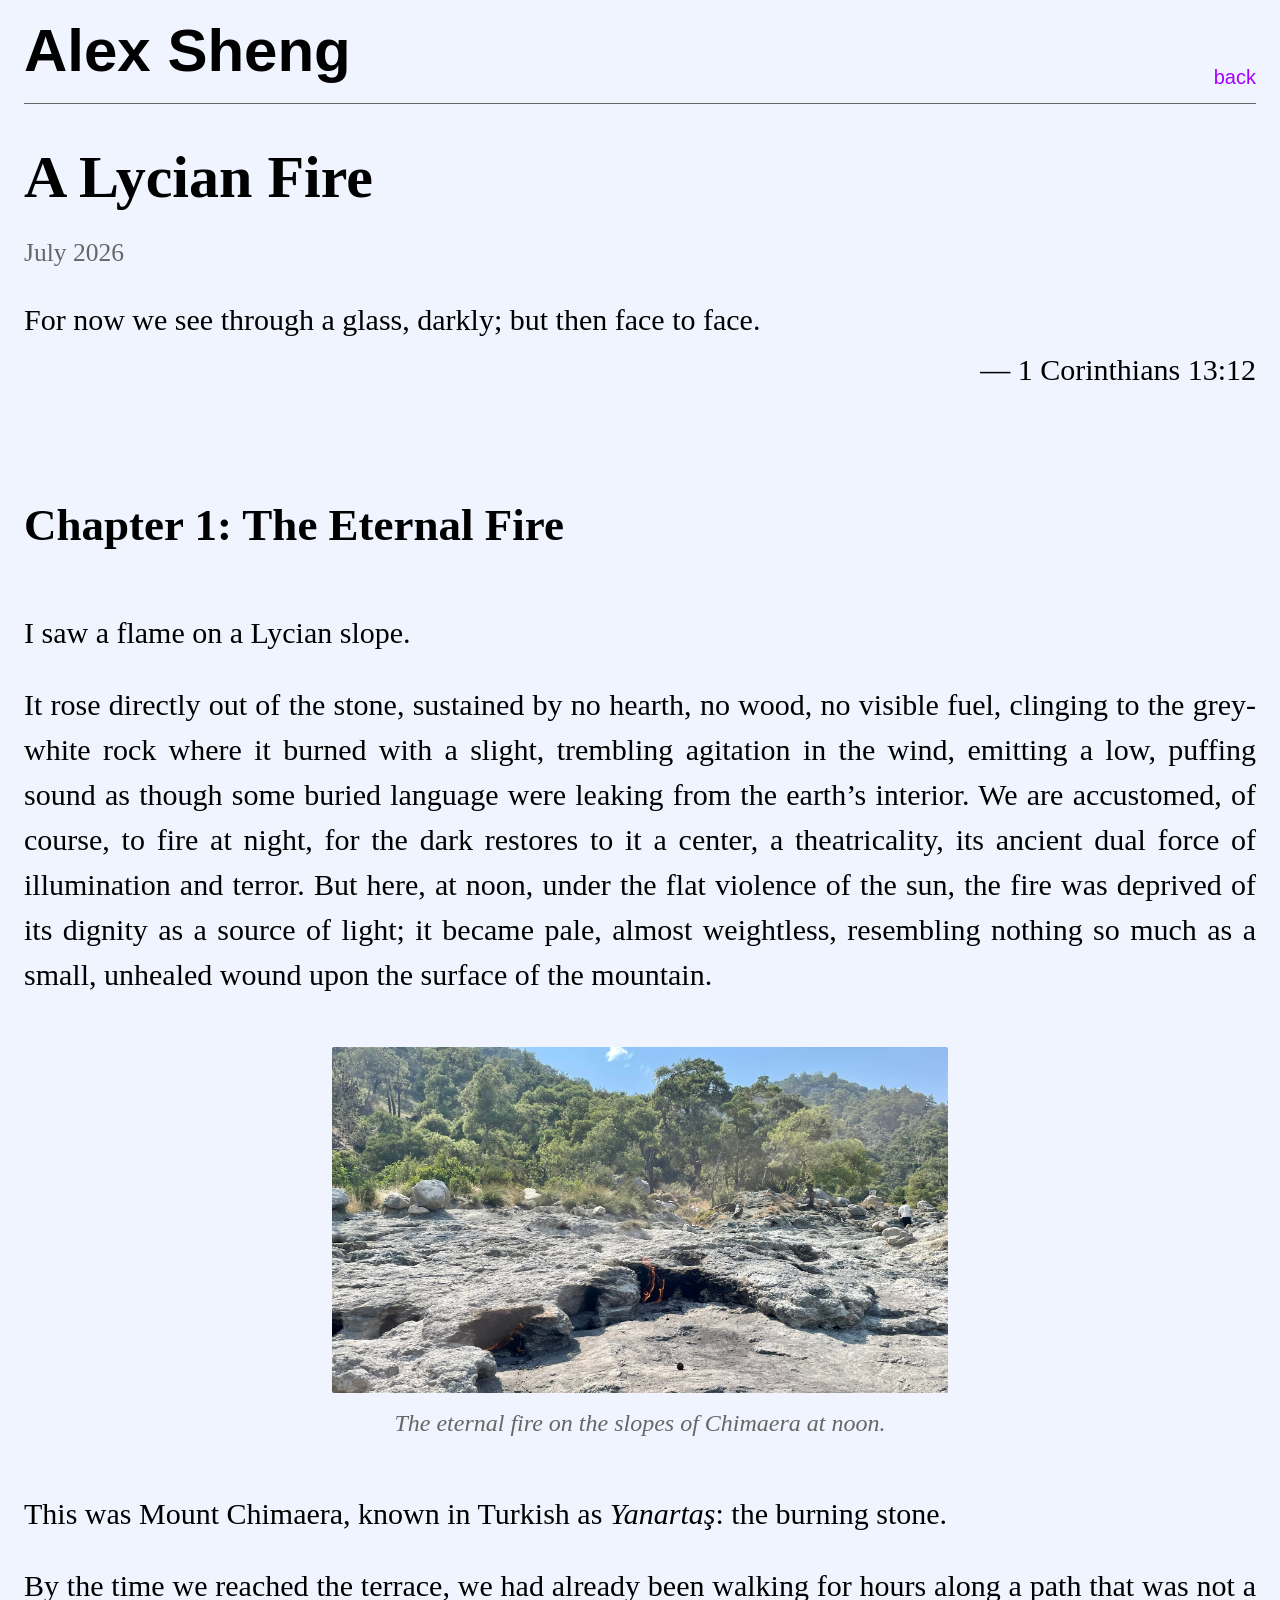
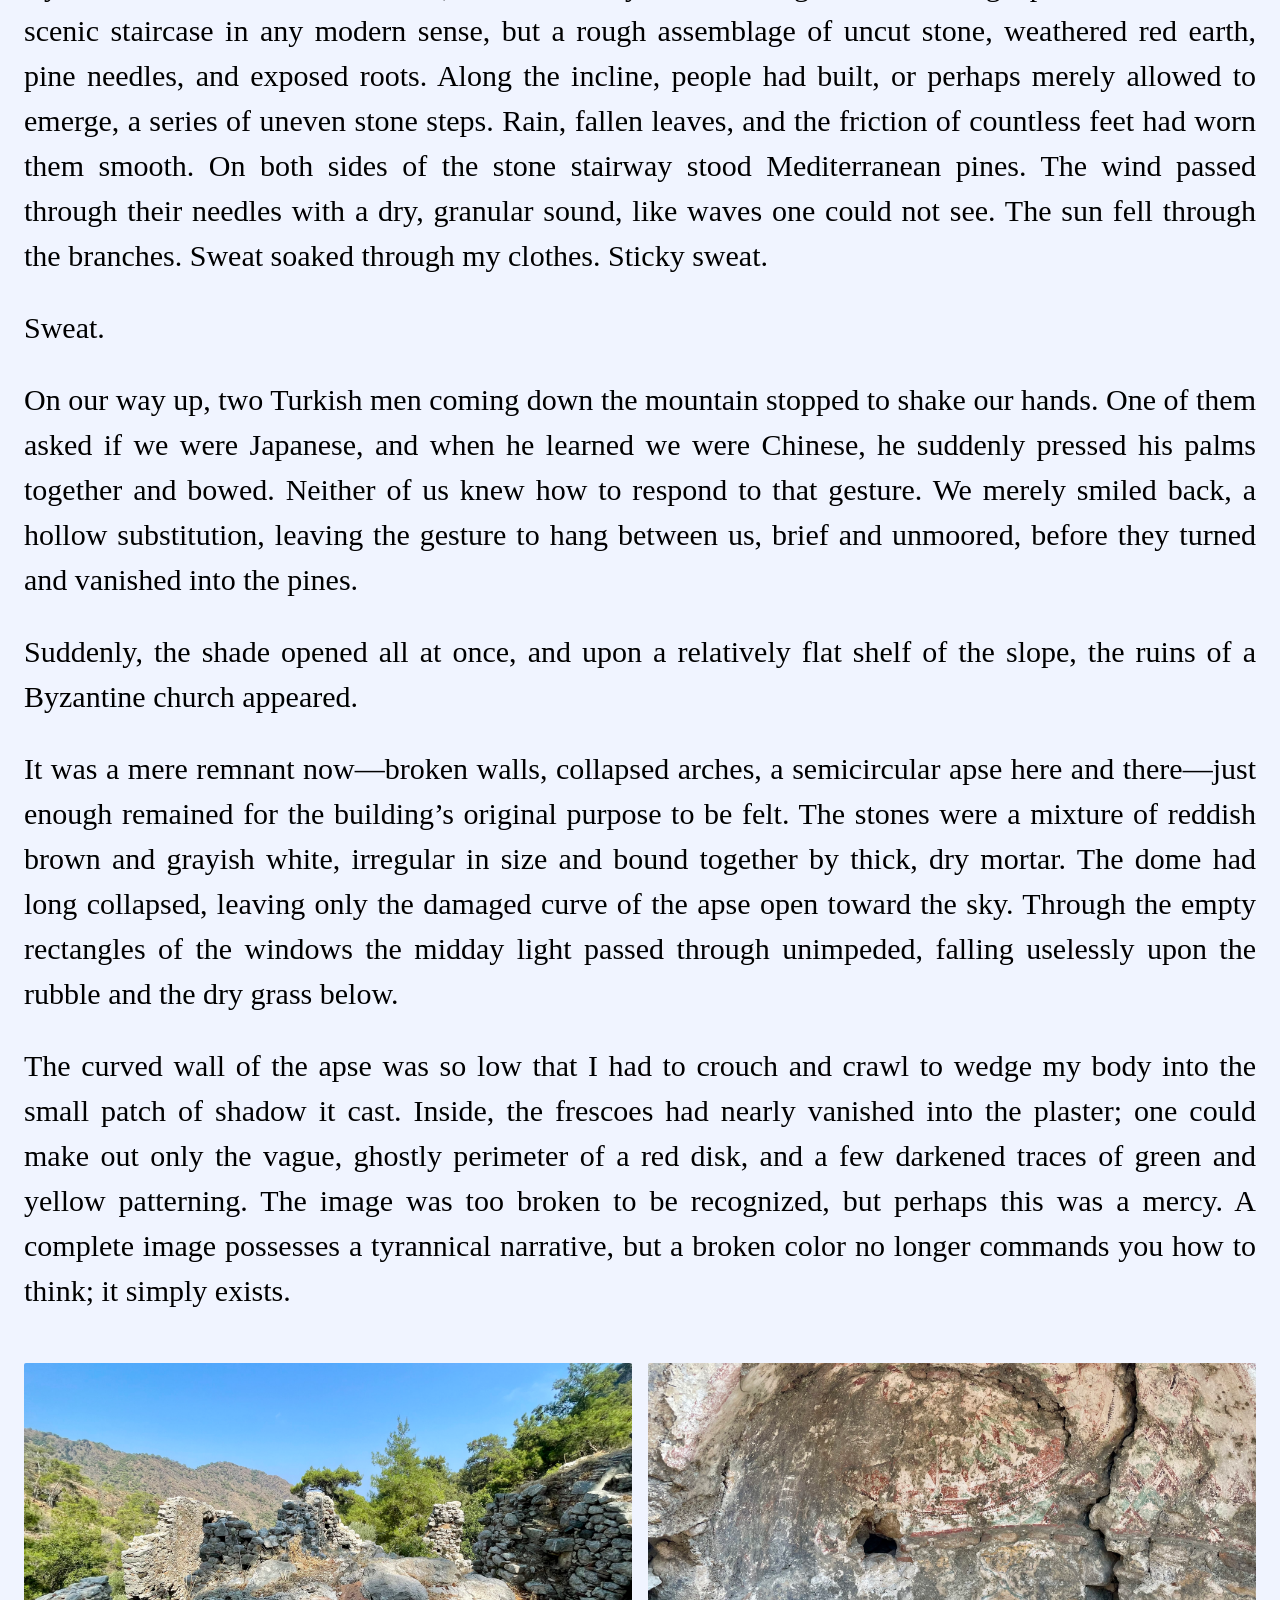
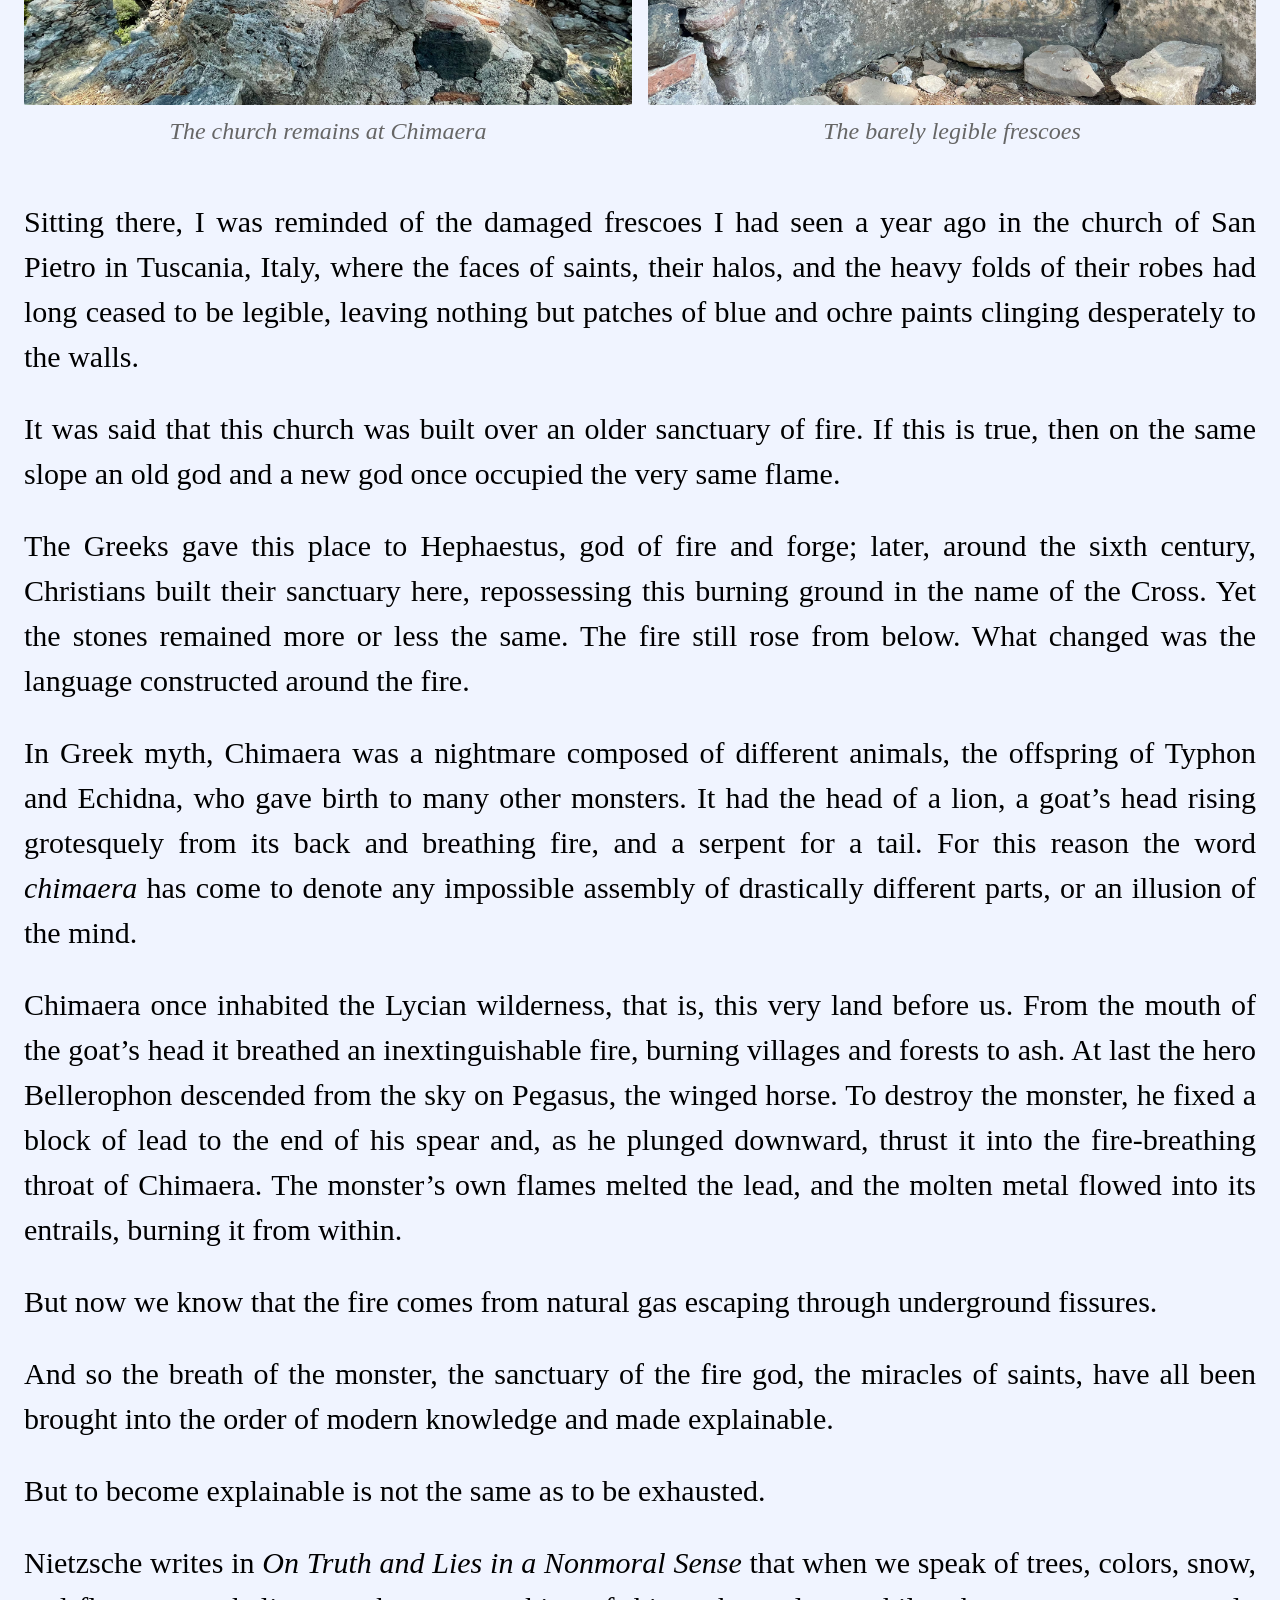
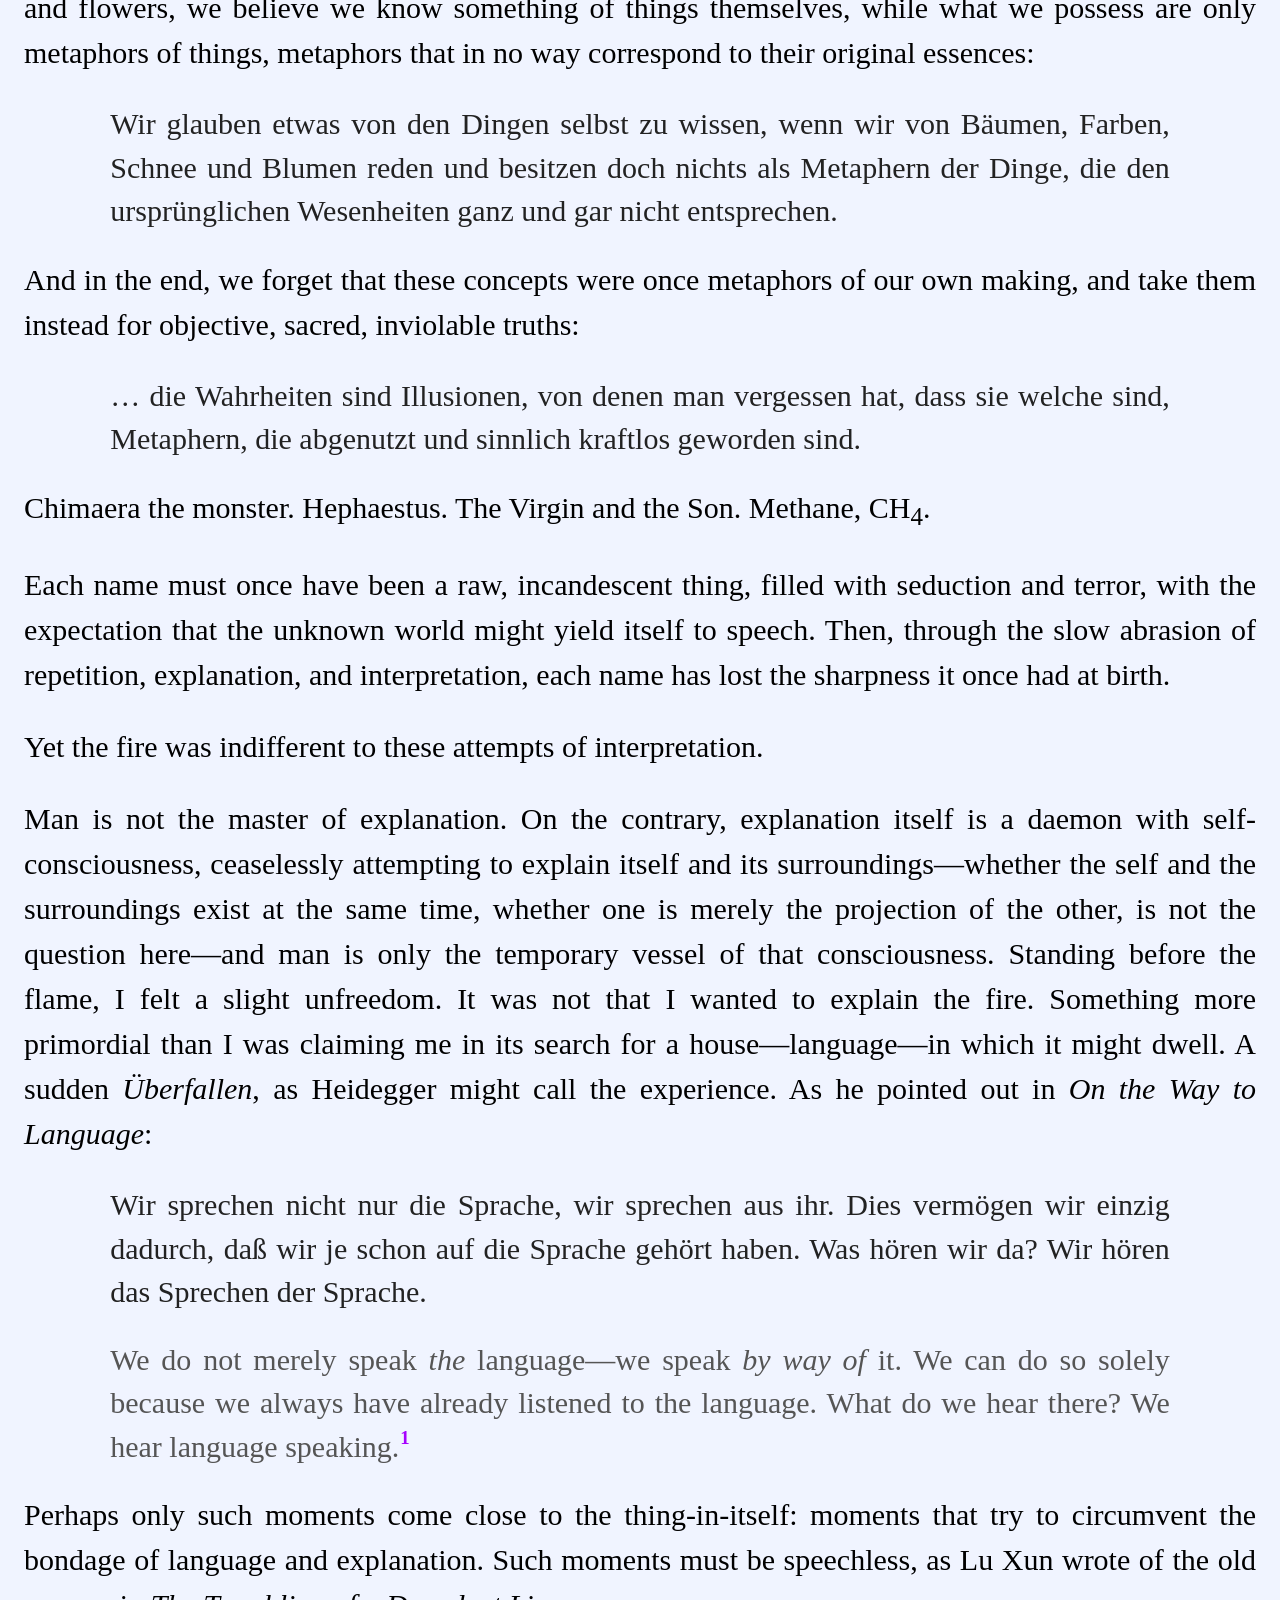
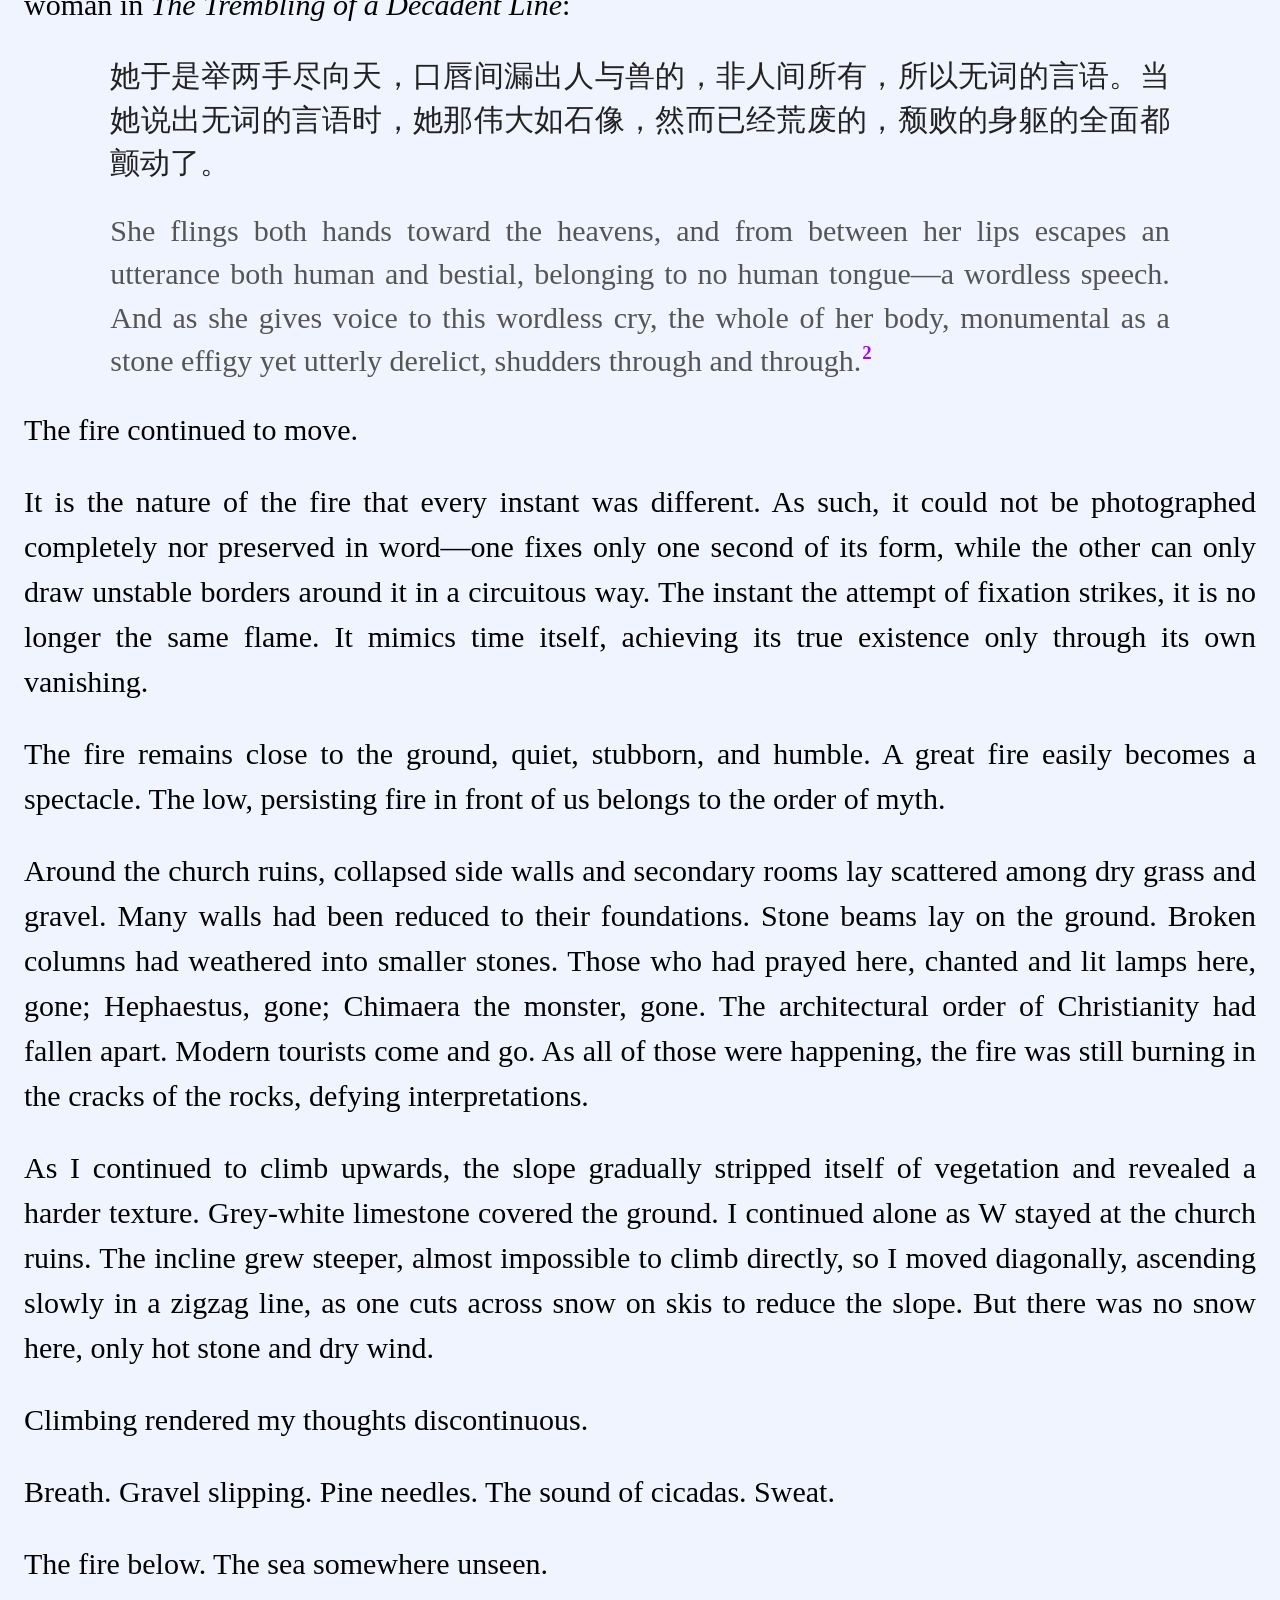
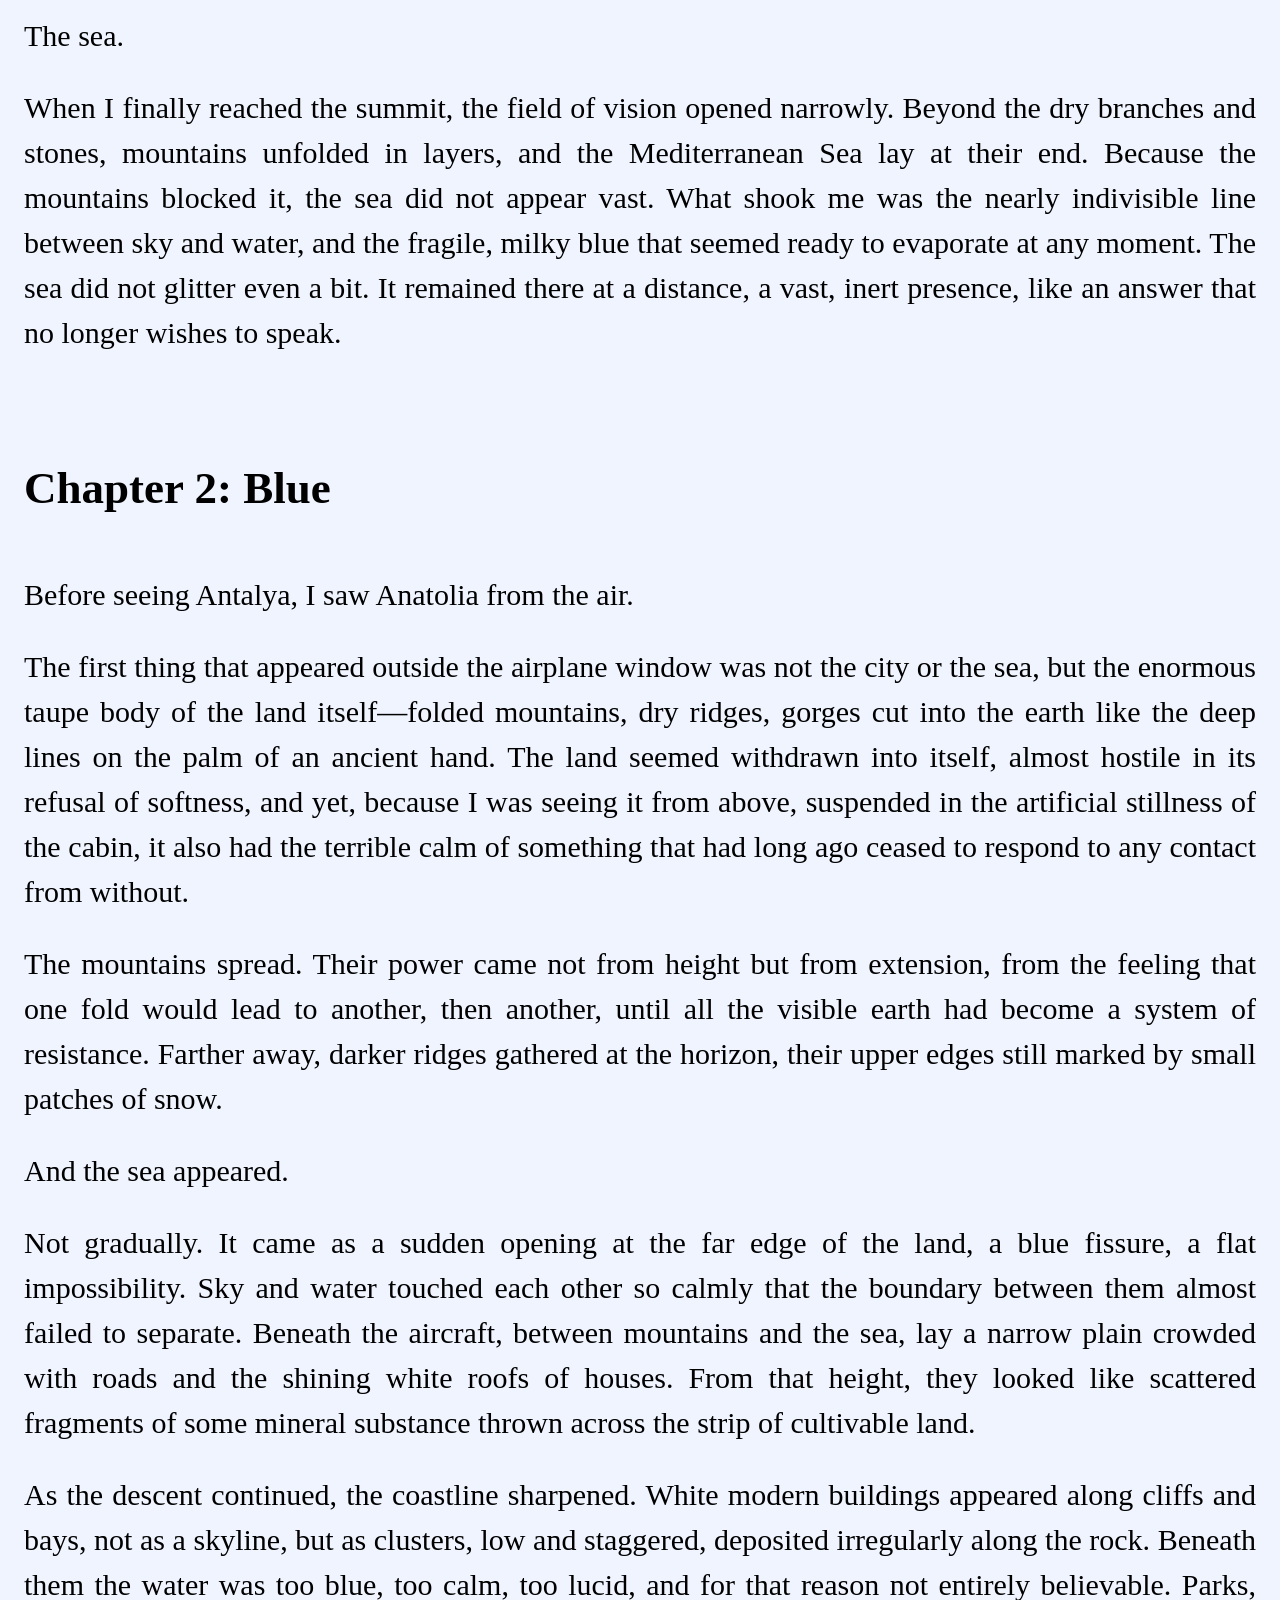
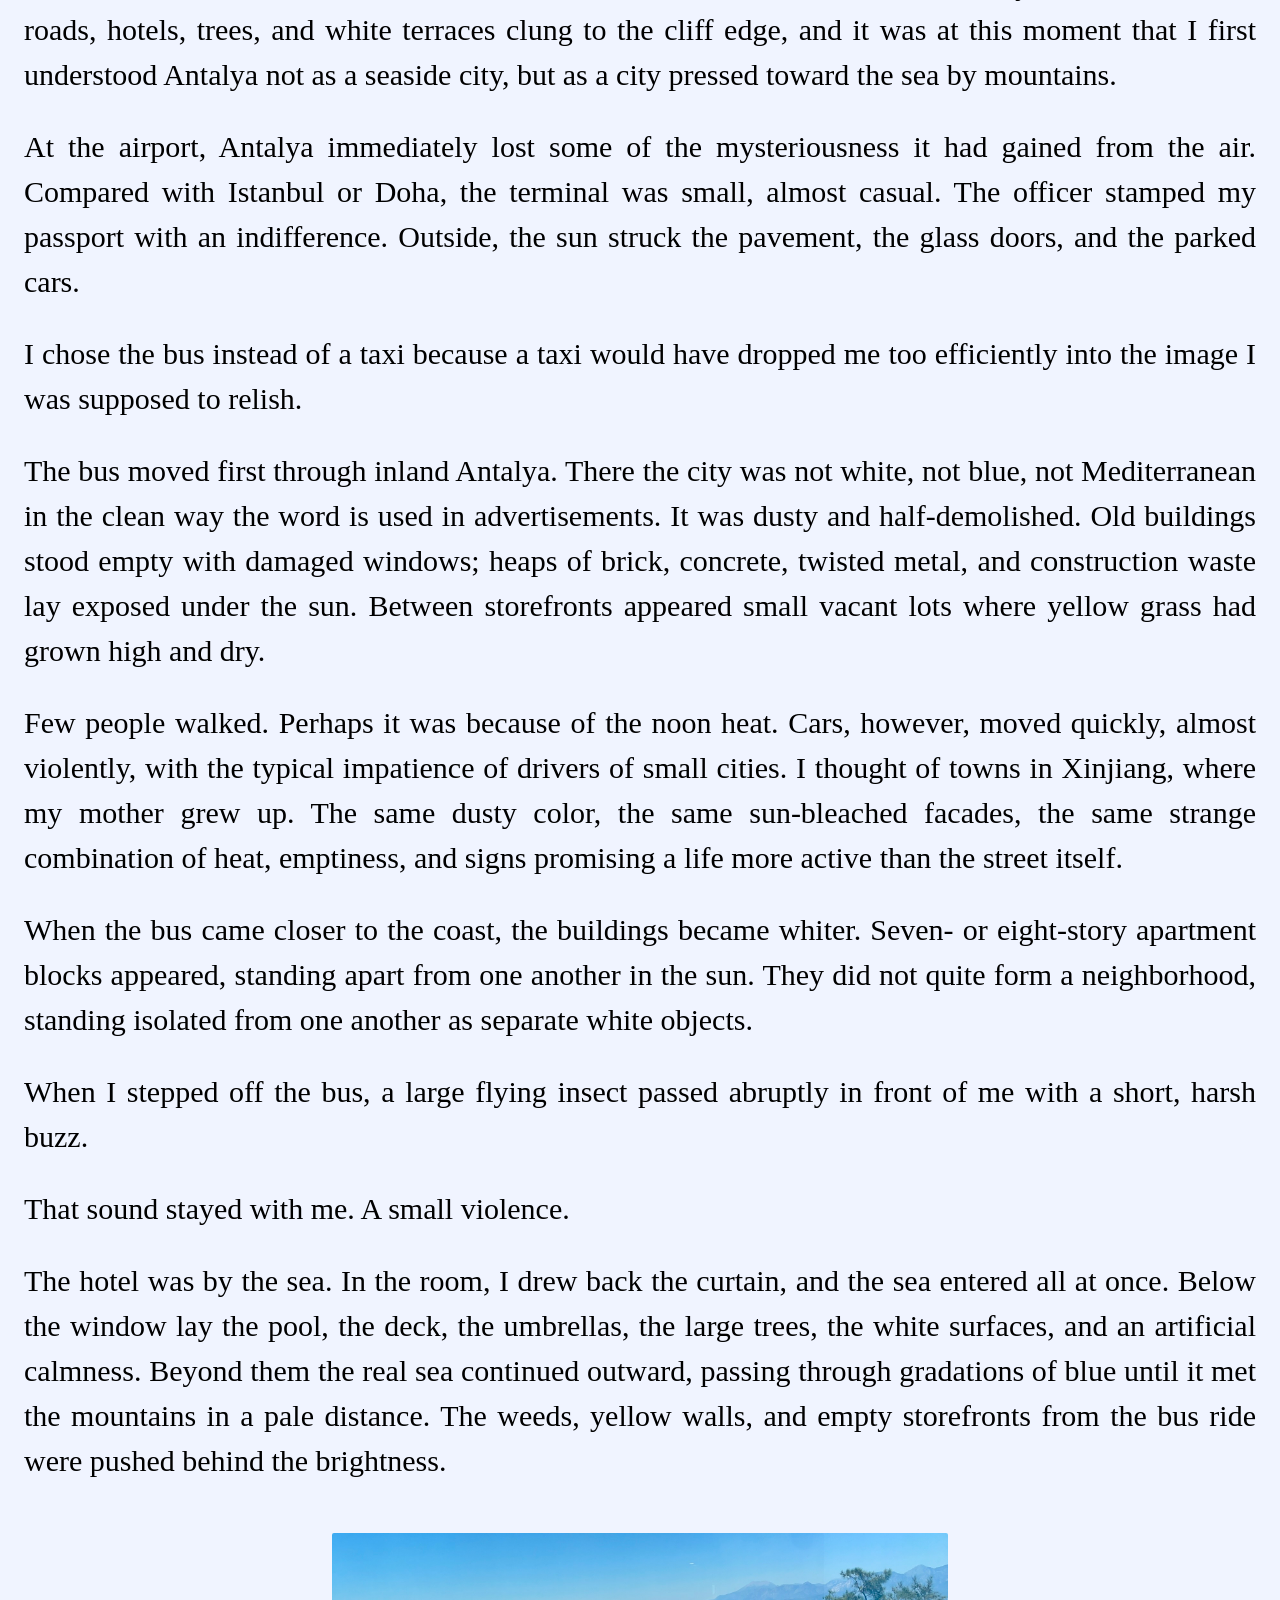
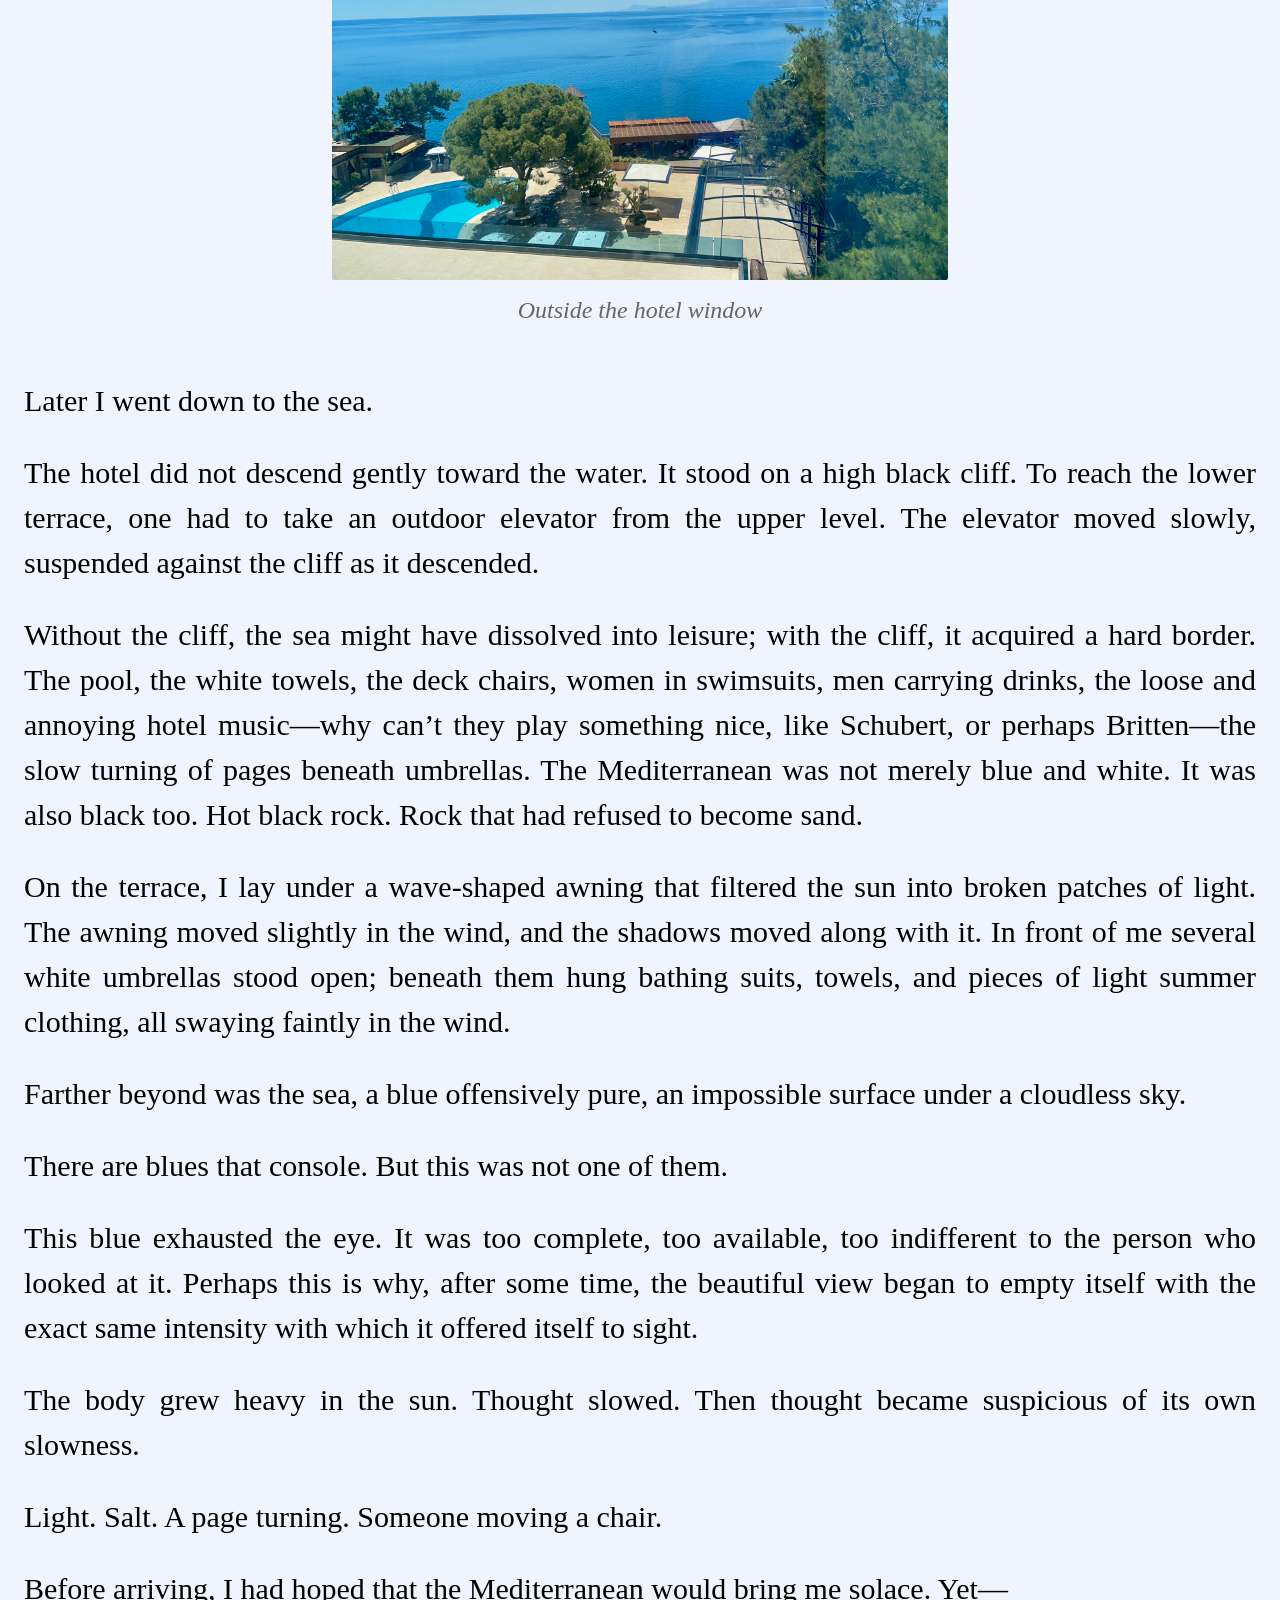
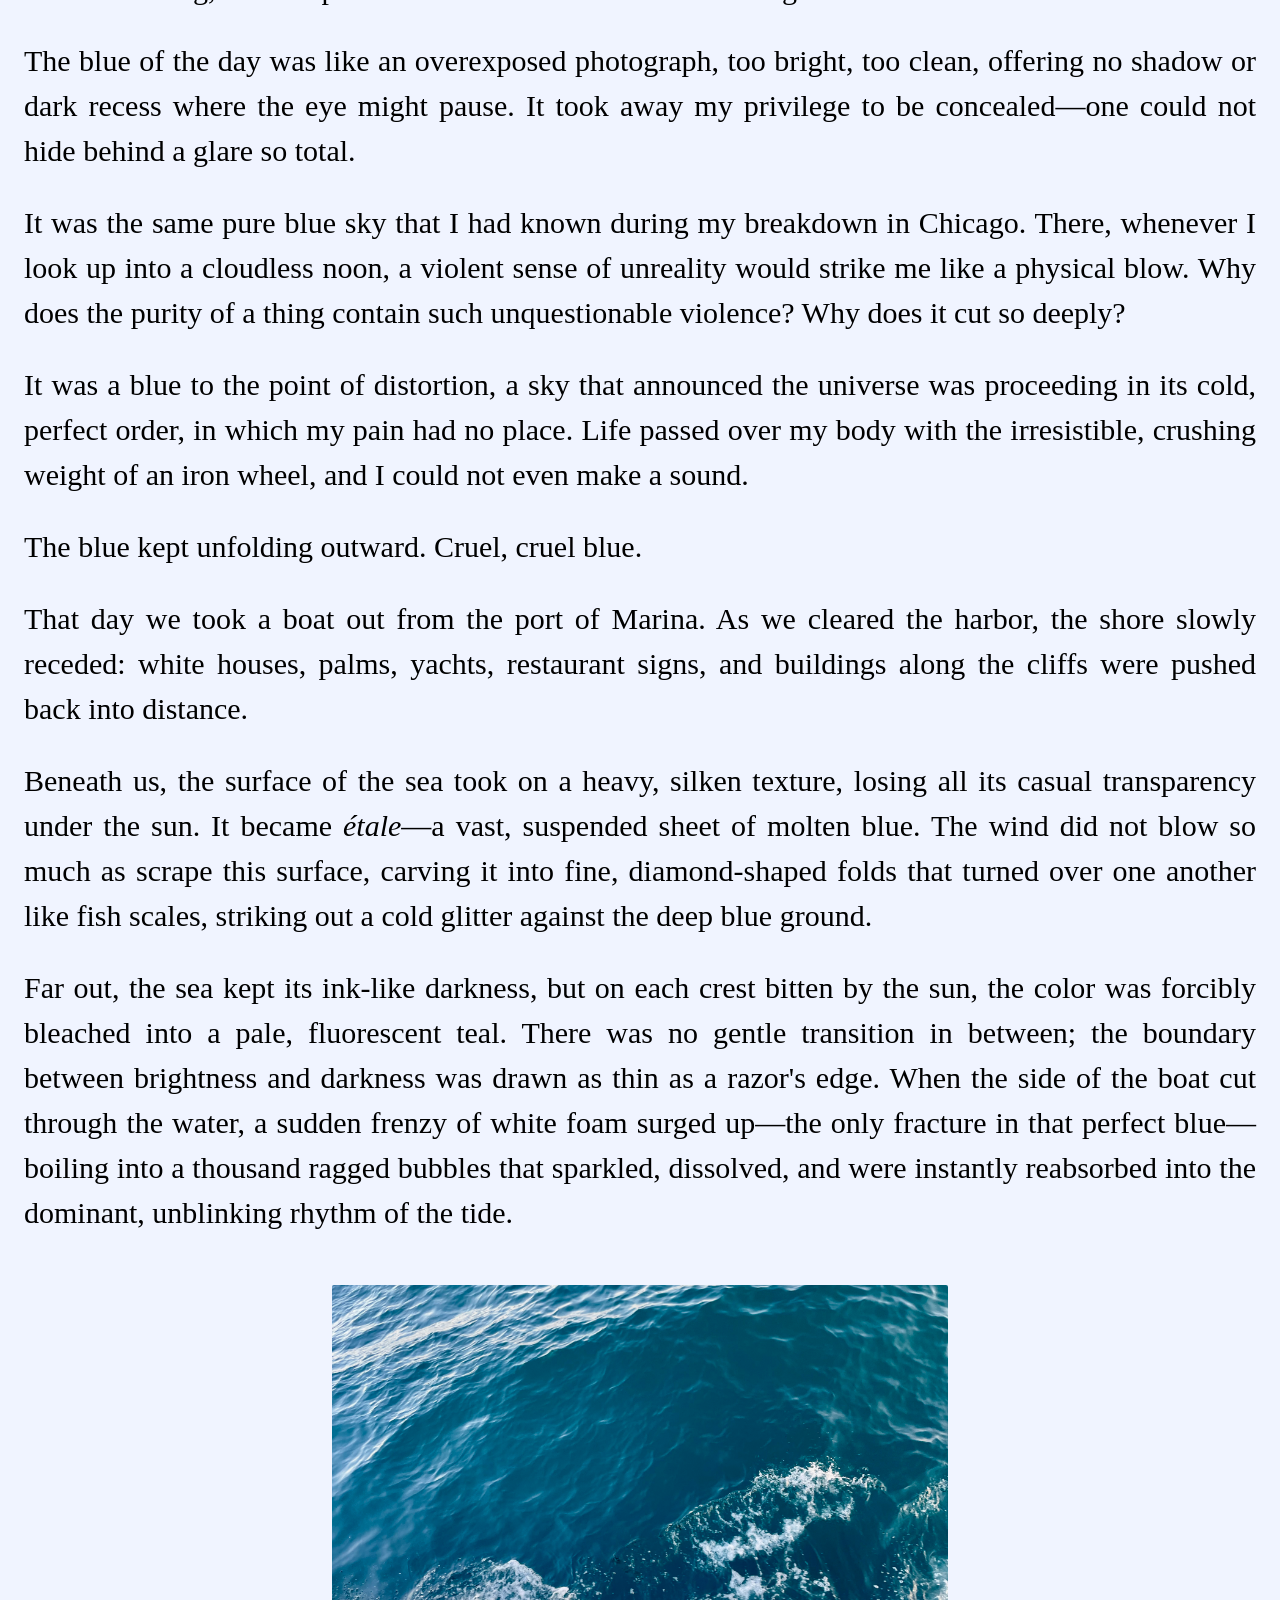
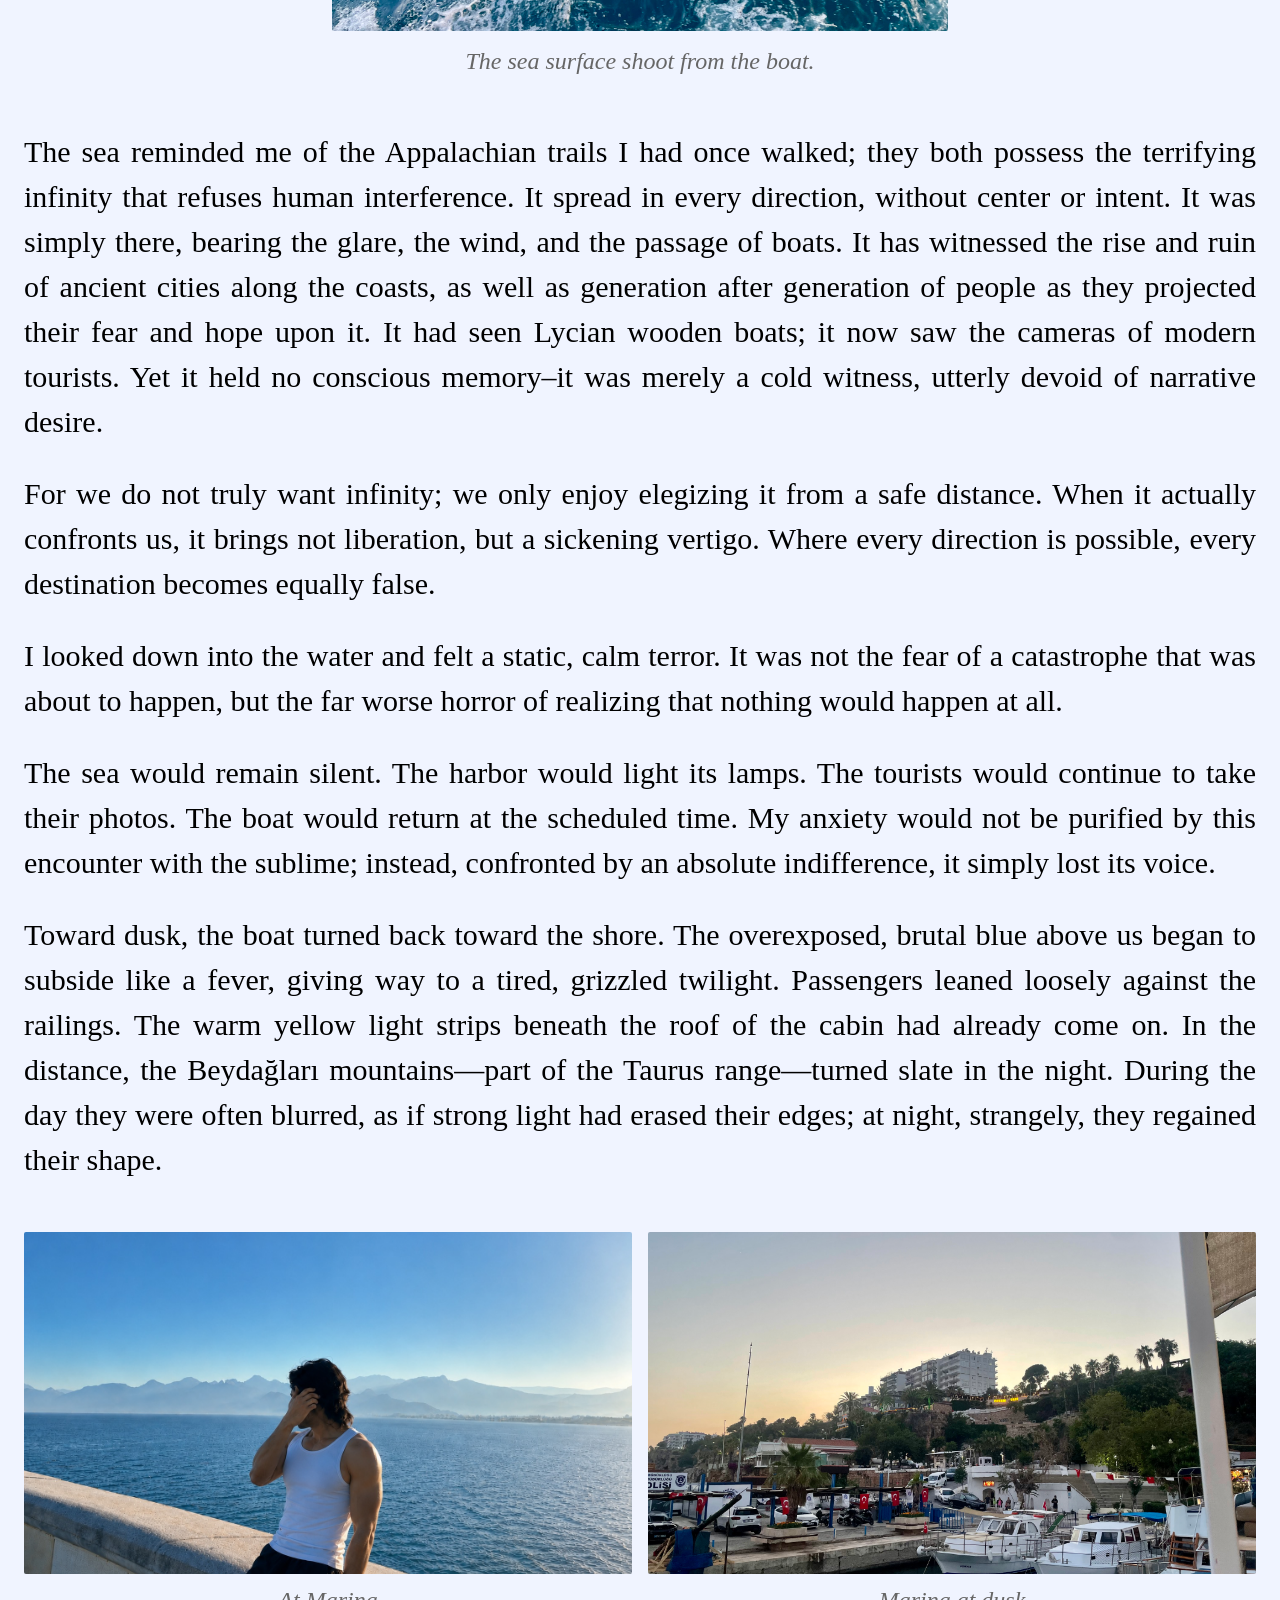
==== commit c07e7249: "Update fire.html" ====
--- a/fire.html
+++ b/fire.html
@@ -14,11 +14,7 @@
         </div>
 
         <nav class="header-nav">
-          <a href="index.html">home</a>
-          <span>/</span>
-          <a class="selected-tab" href="essay.html">essay</a>
-          <span>/</span>
-          <a href="reading.html">reading</a>
+          <a href="writings.html">back</a>
         </nav>
       </header>
 
@@ -1028,8 +1024,9 @@
         </p>
 
 
-
-        <hr class="reading-divider" style="margin-top: 48px;" />
+        <hr class="reading-divider" />
+
+        
         <footer class="footnotes">
             <ol>
                 <li id="fn:1">
--- a/style.css
+++ b/style.css
@@ -134,7 +134,8 @@
 .reading-divider {
   border: none;
   border-top: 1px solid #666;
-  margin: 18px 0;
+  margin-top: 150px;    /* Greatly increases space after the last body sentence */
+  margin-bottom: 25px;  /* Space between the line and the first footnote */
 }
 
 .translation {
@@ -377,4 +378,4 @@
   .image-grid.cols-4 {
     grid-template-columns: repeat(4, 1fr); /* 4 columns at 25% each */
   }
-}+}
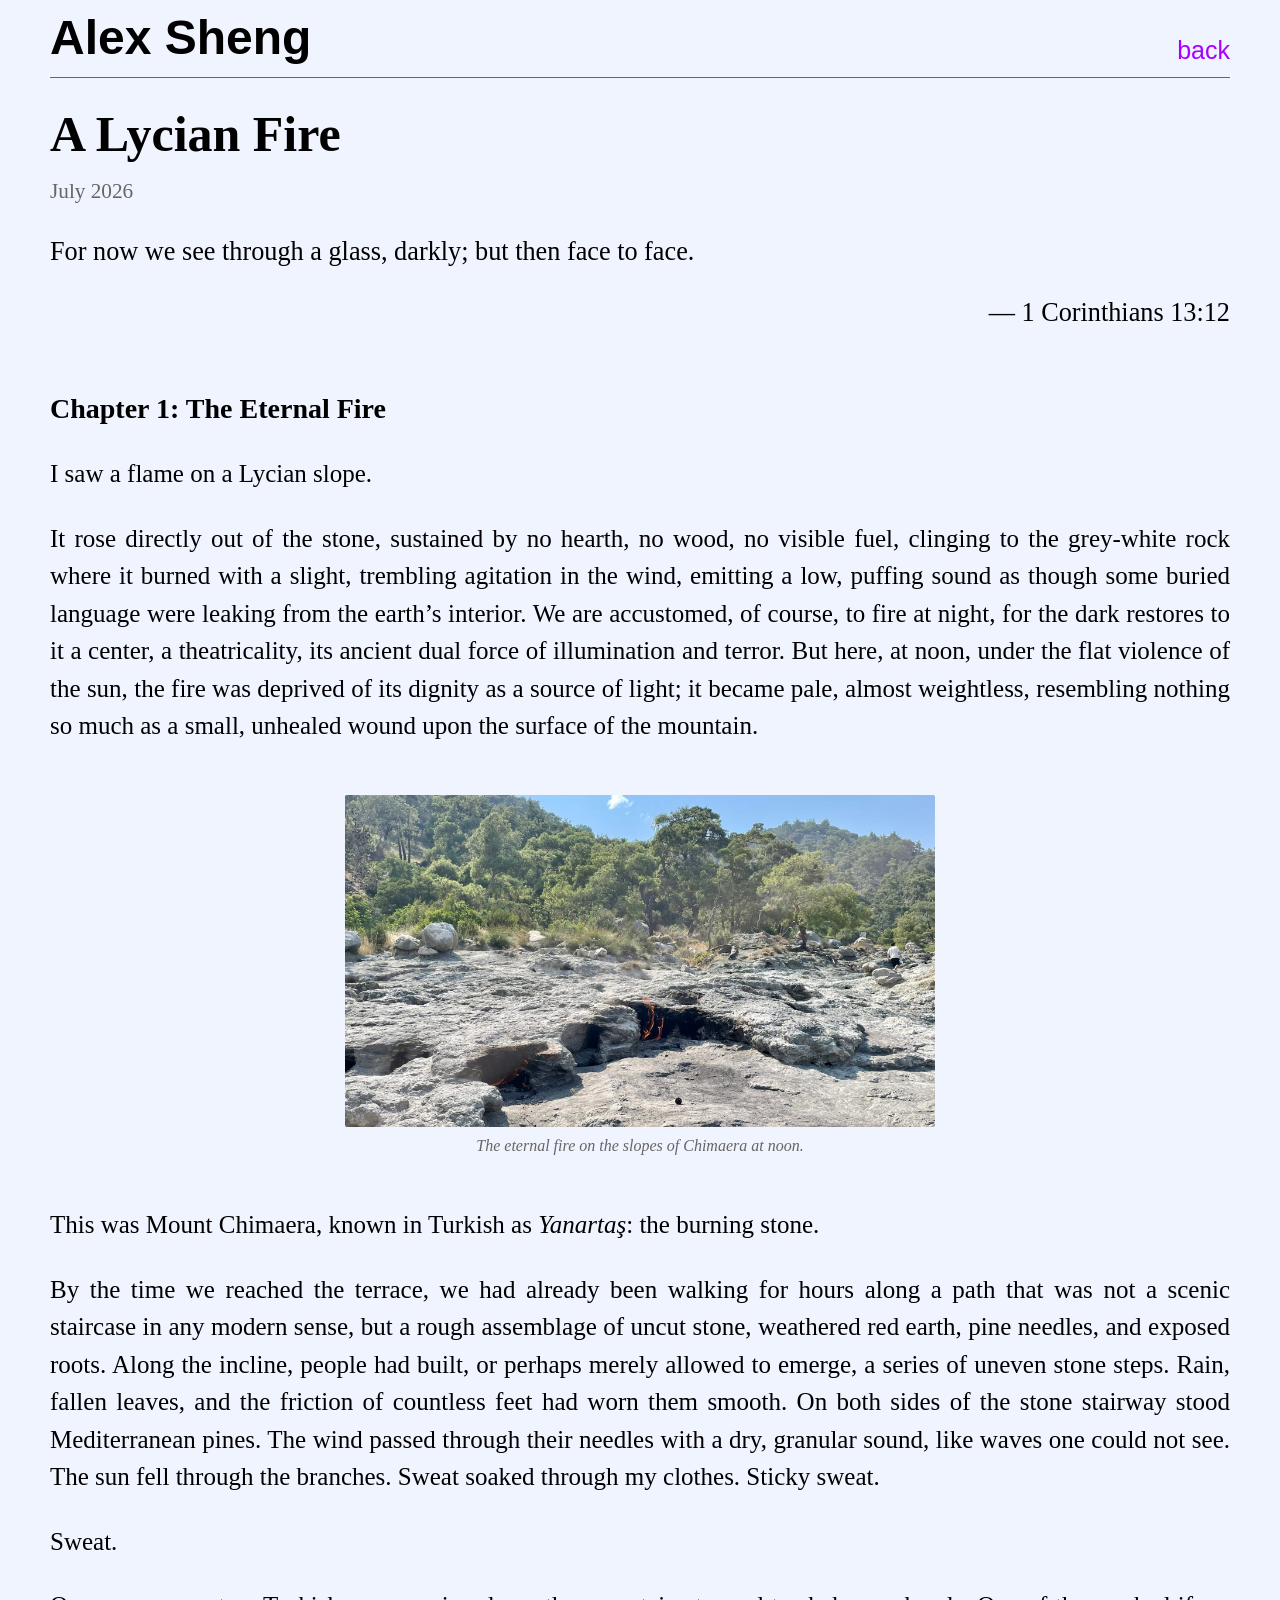
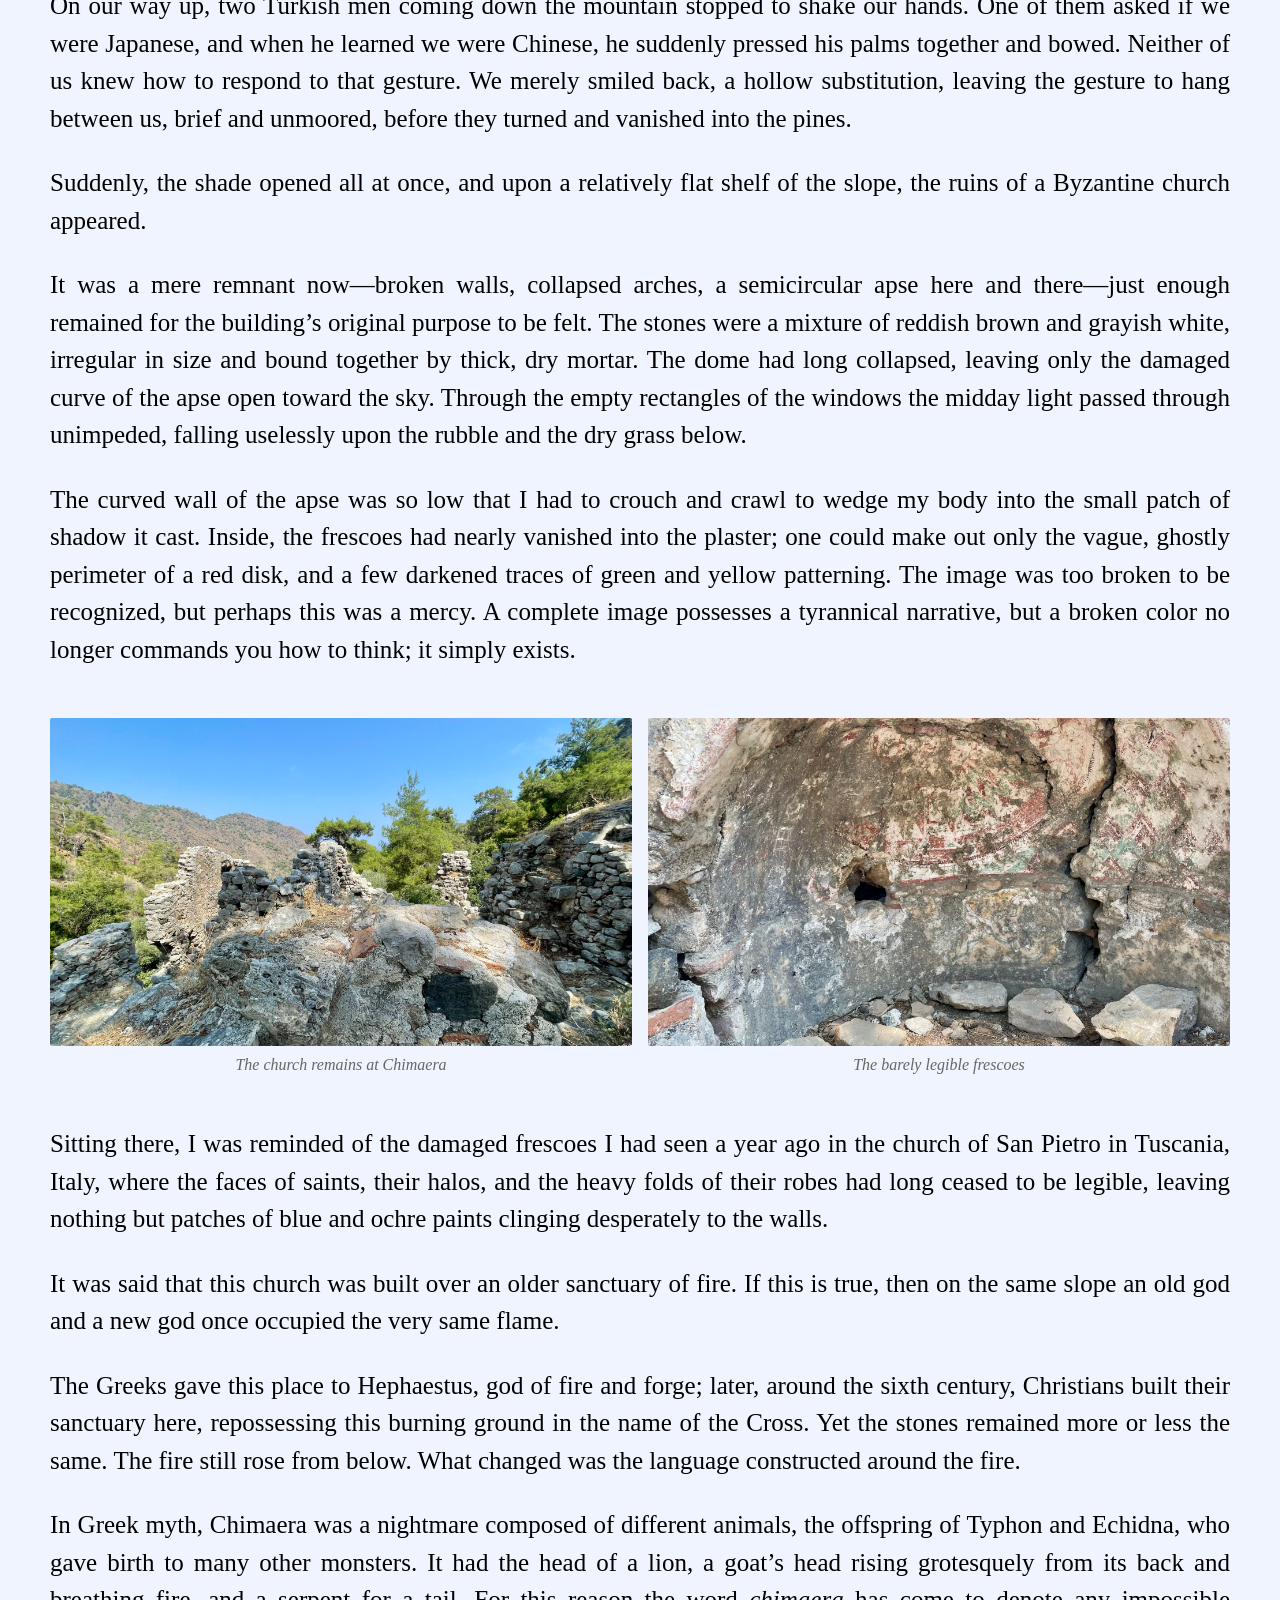
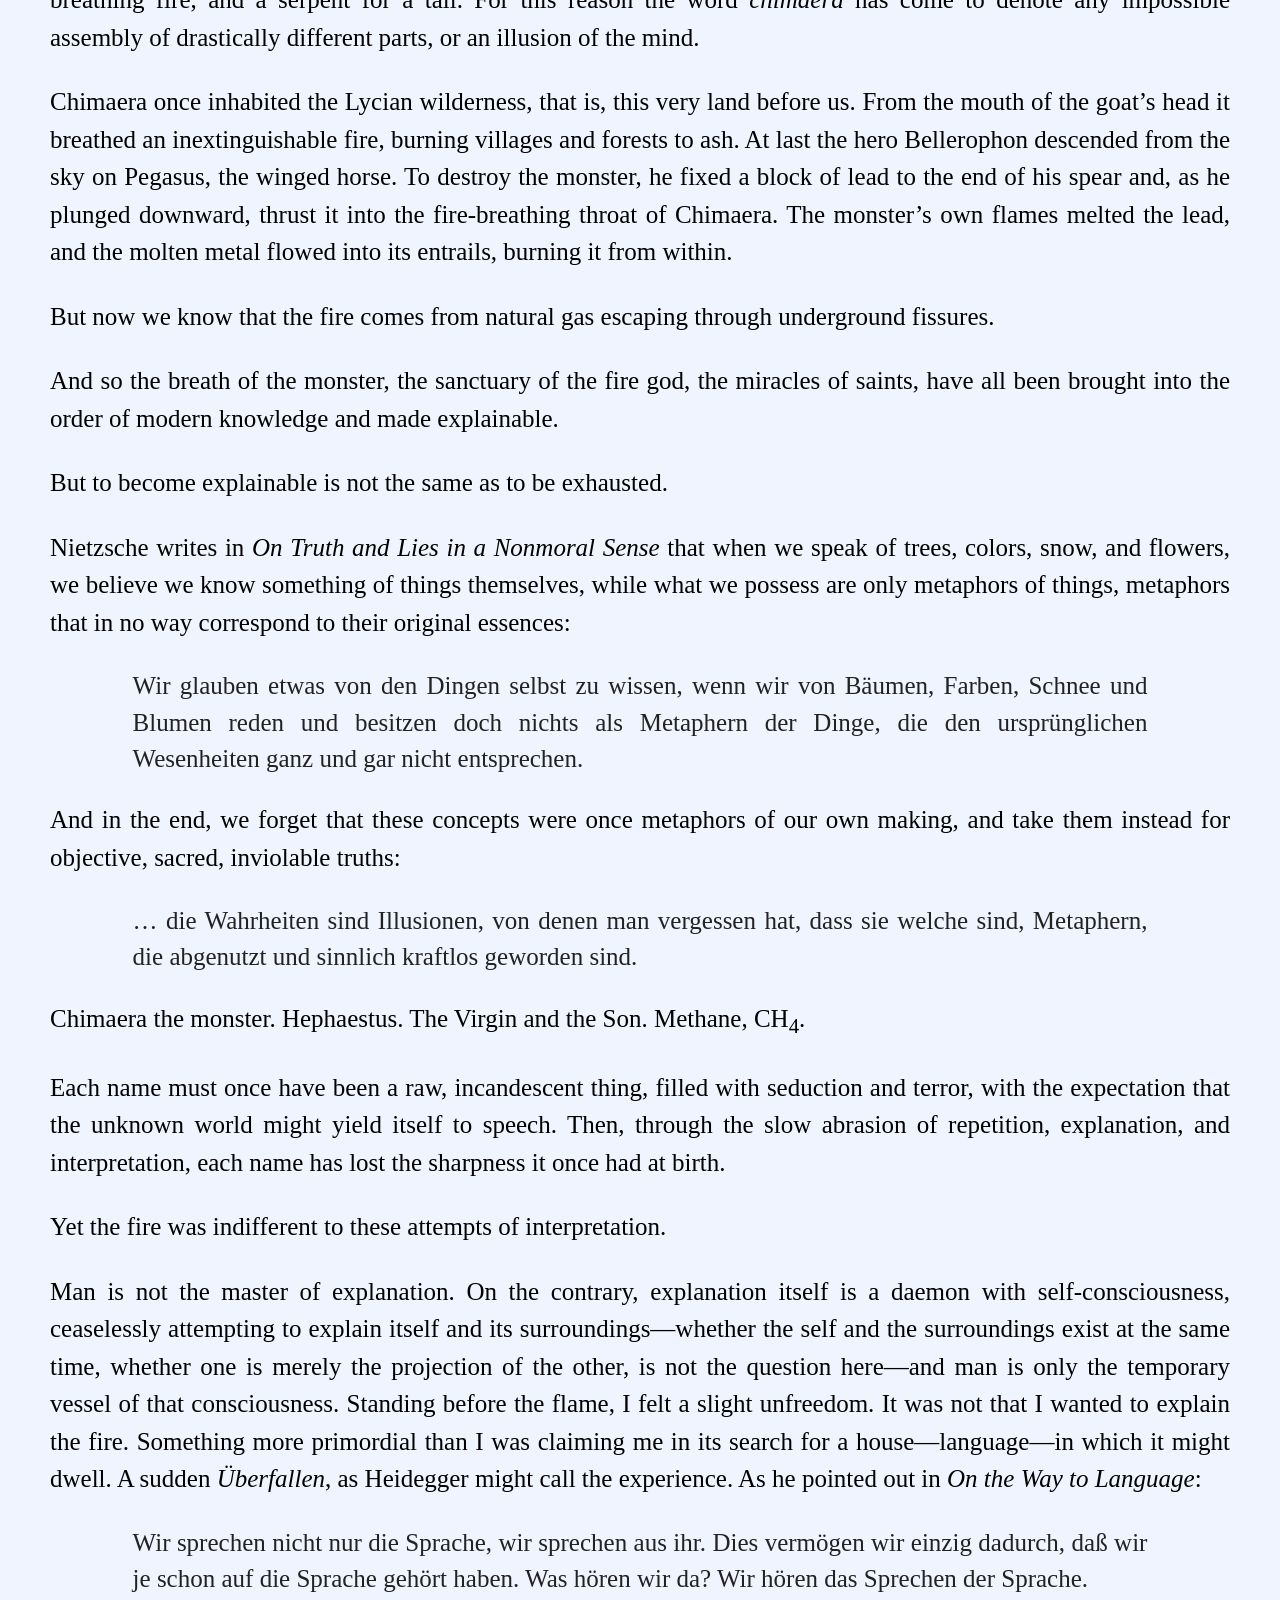
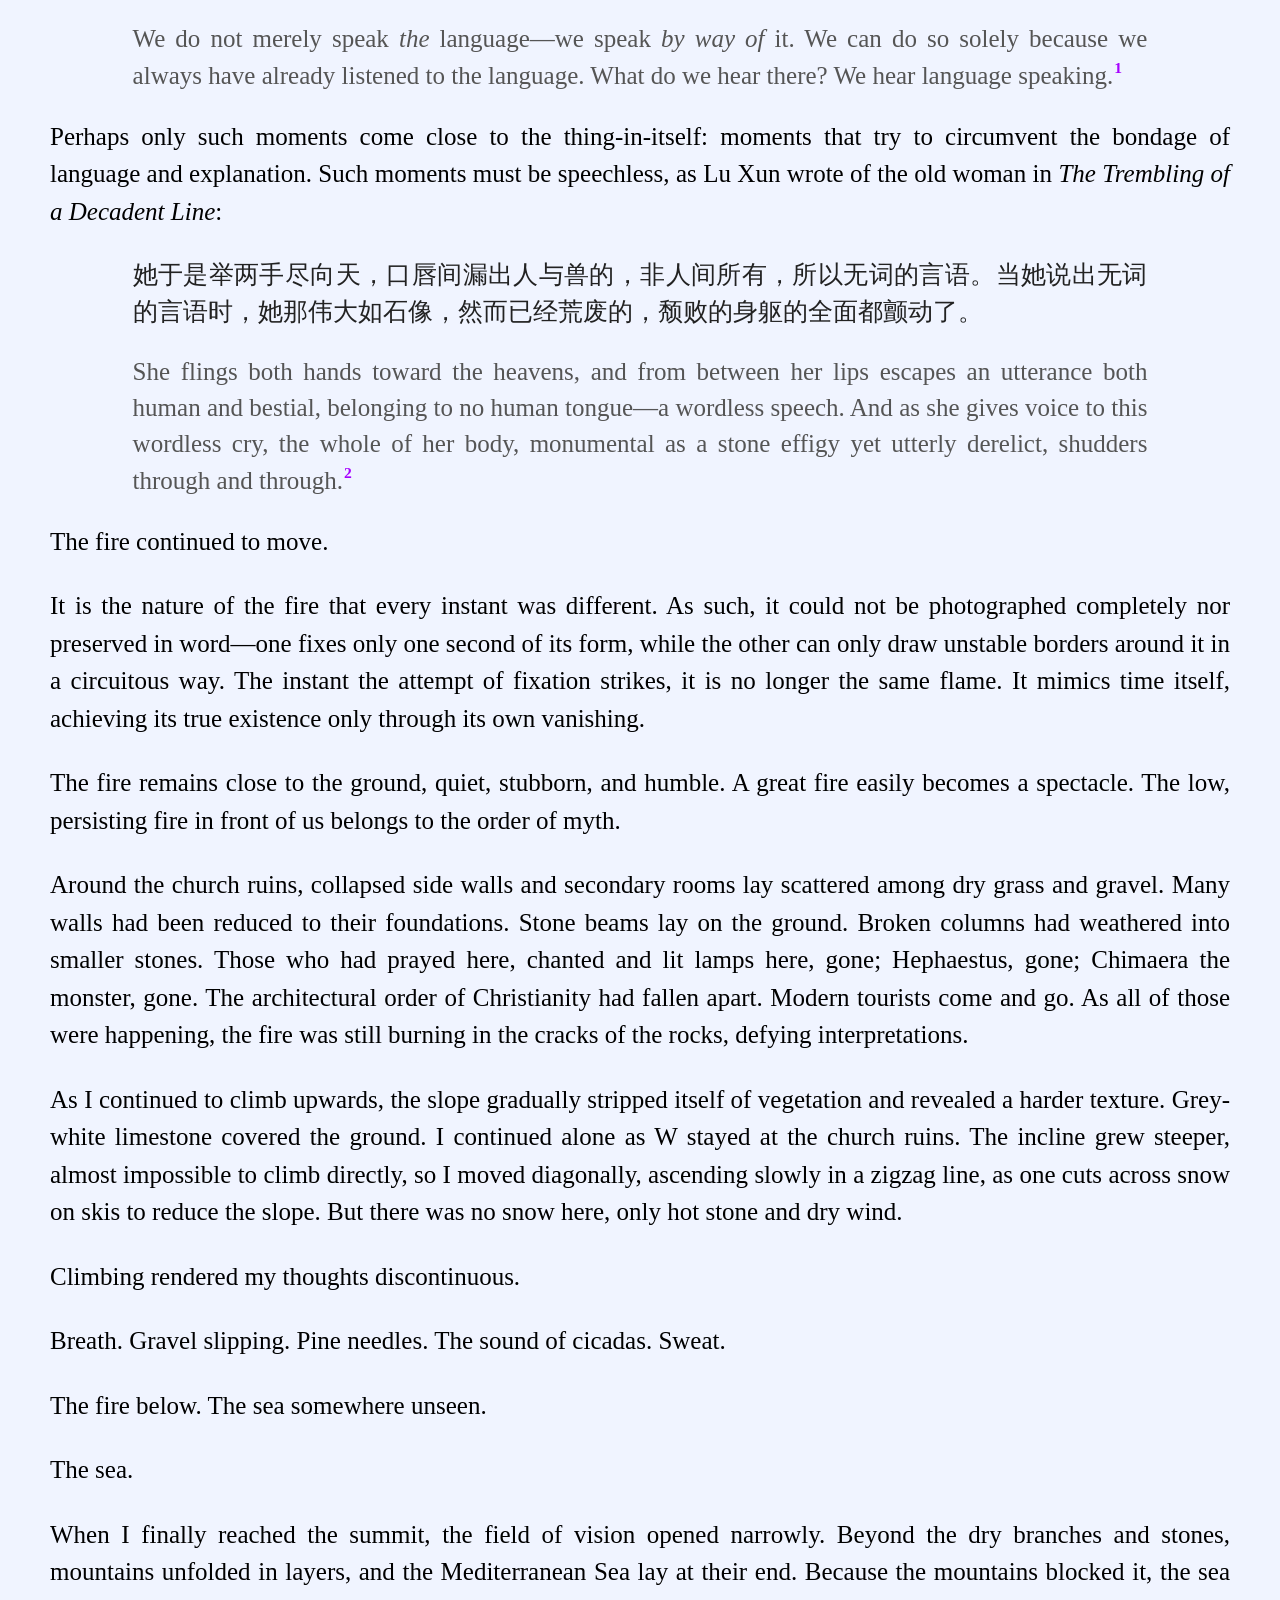
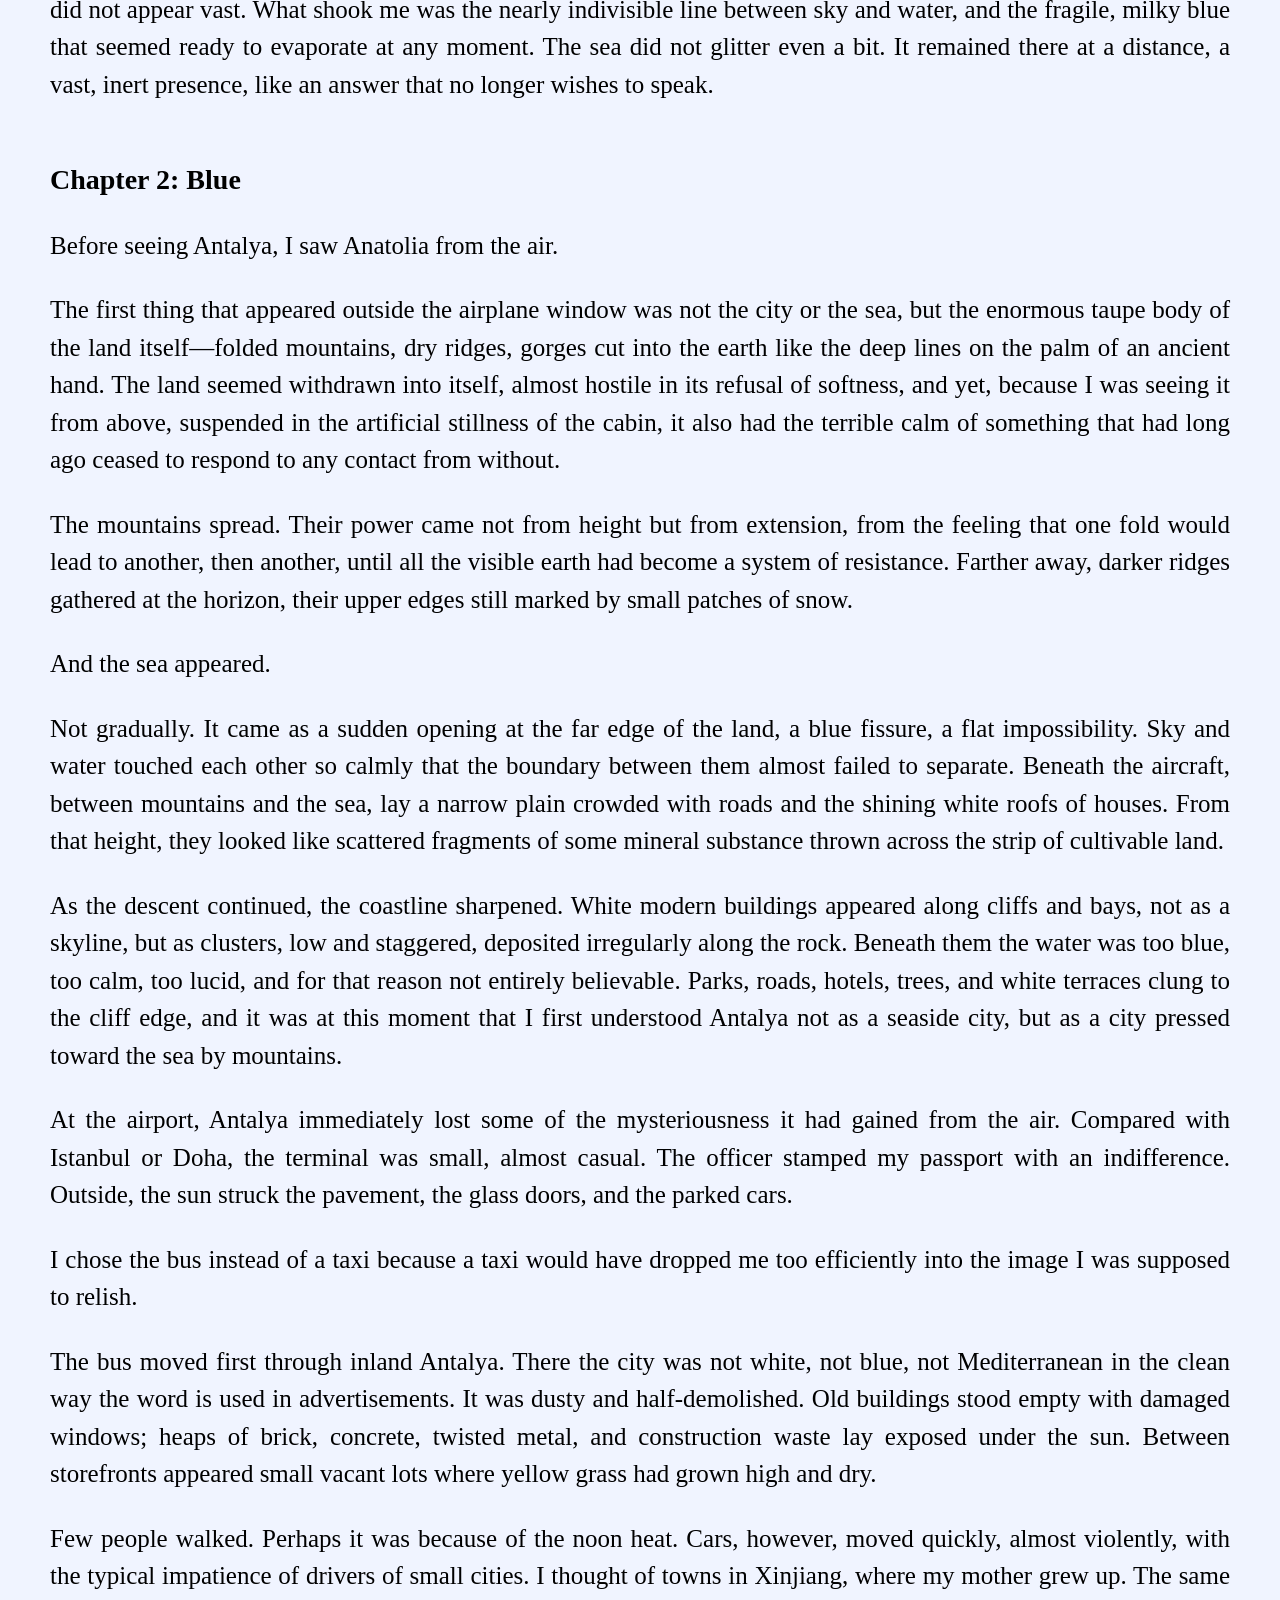
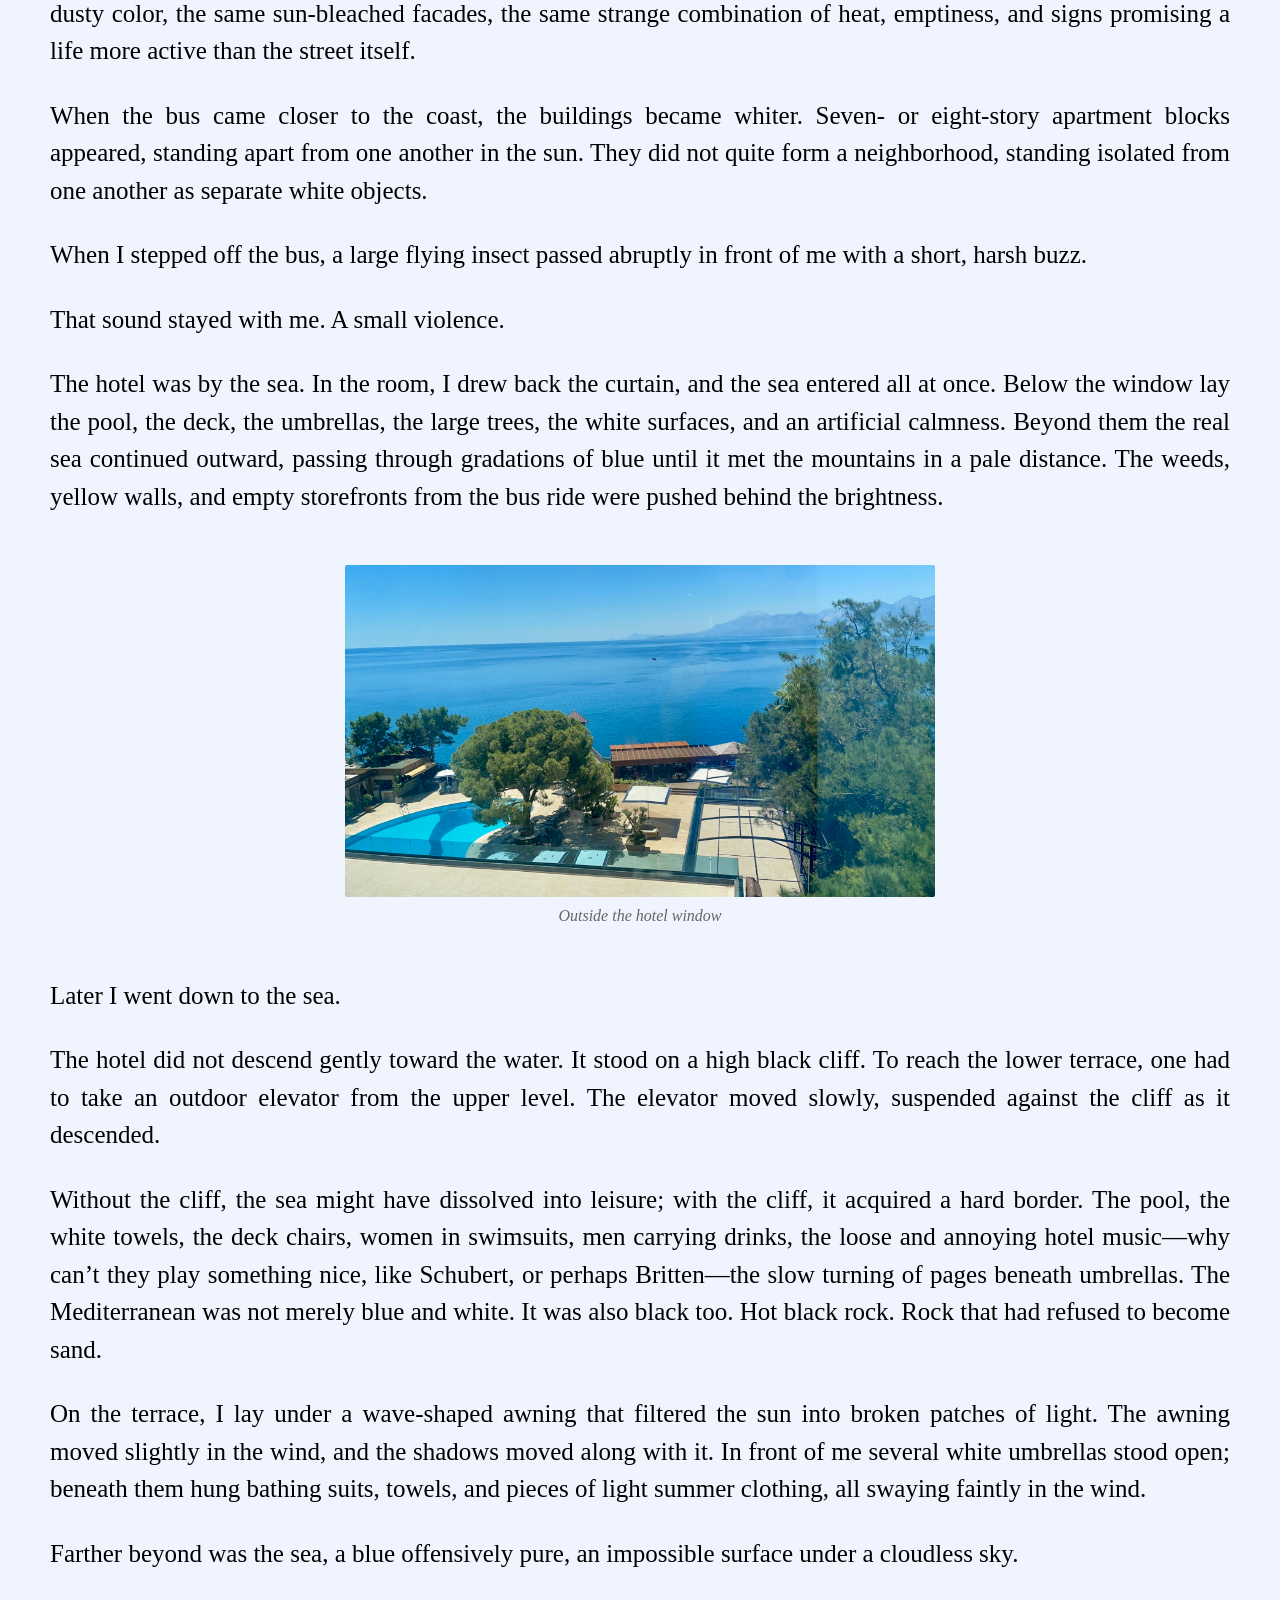
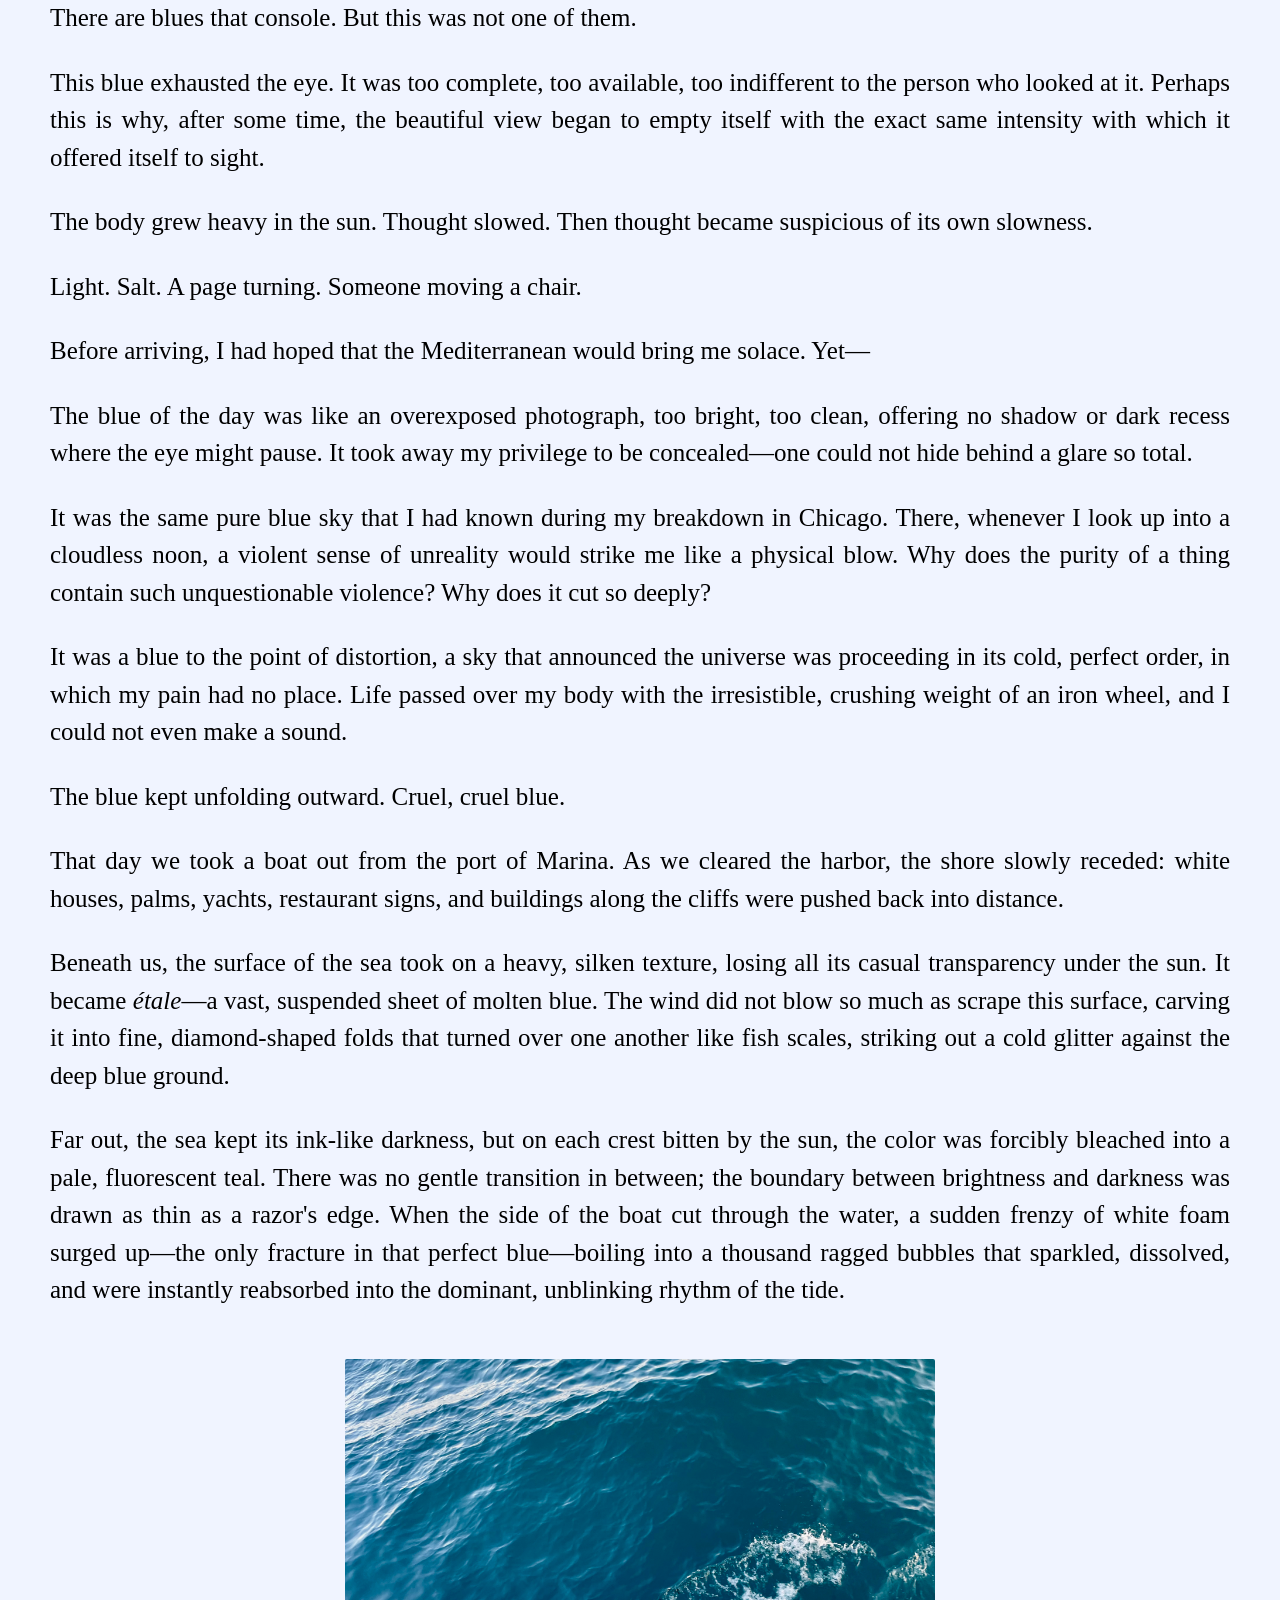
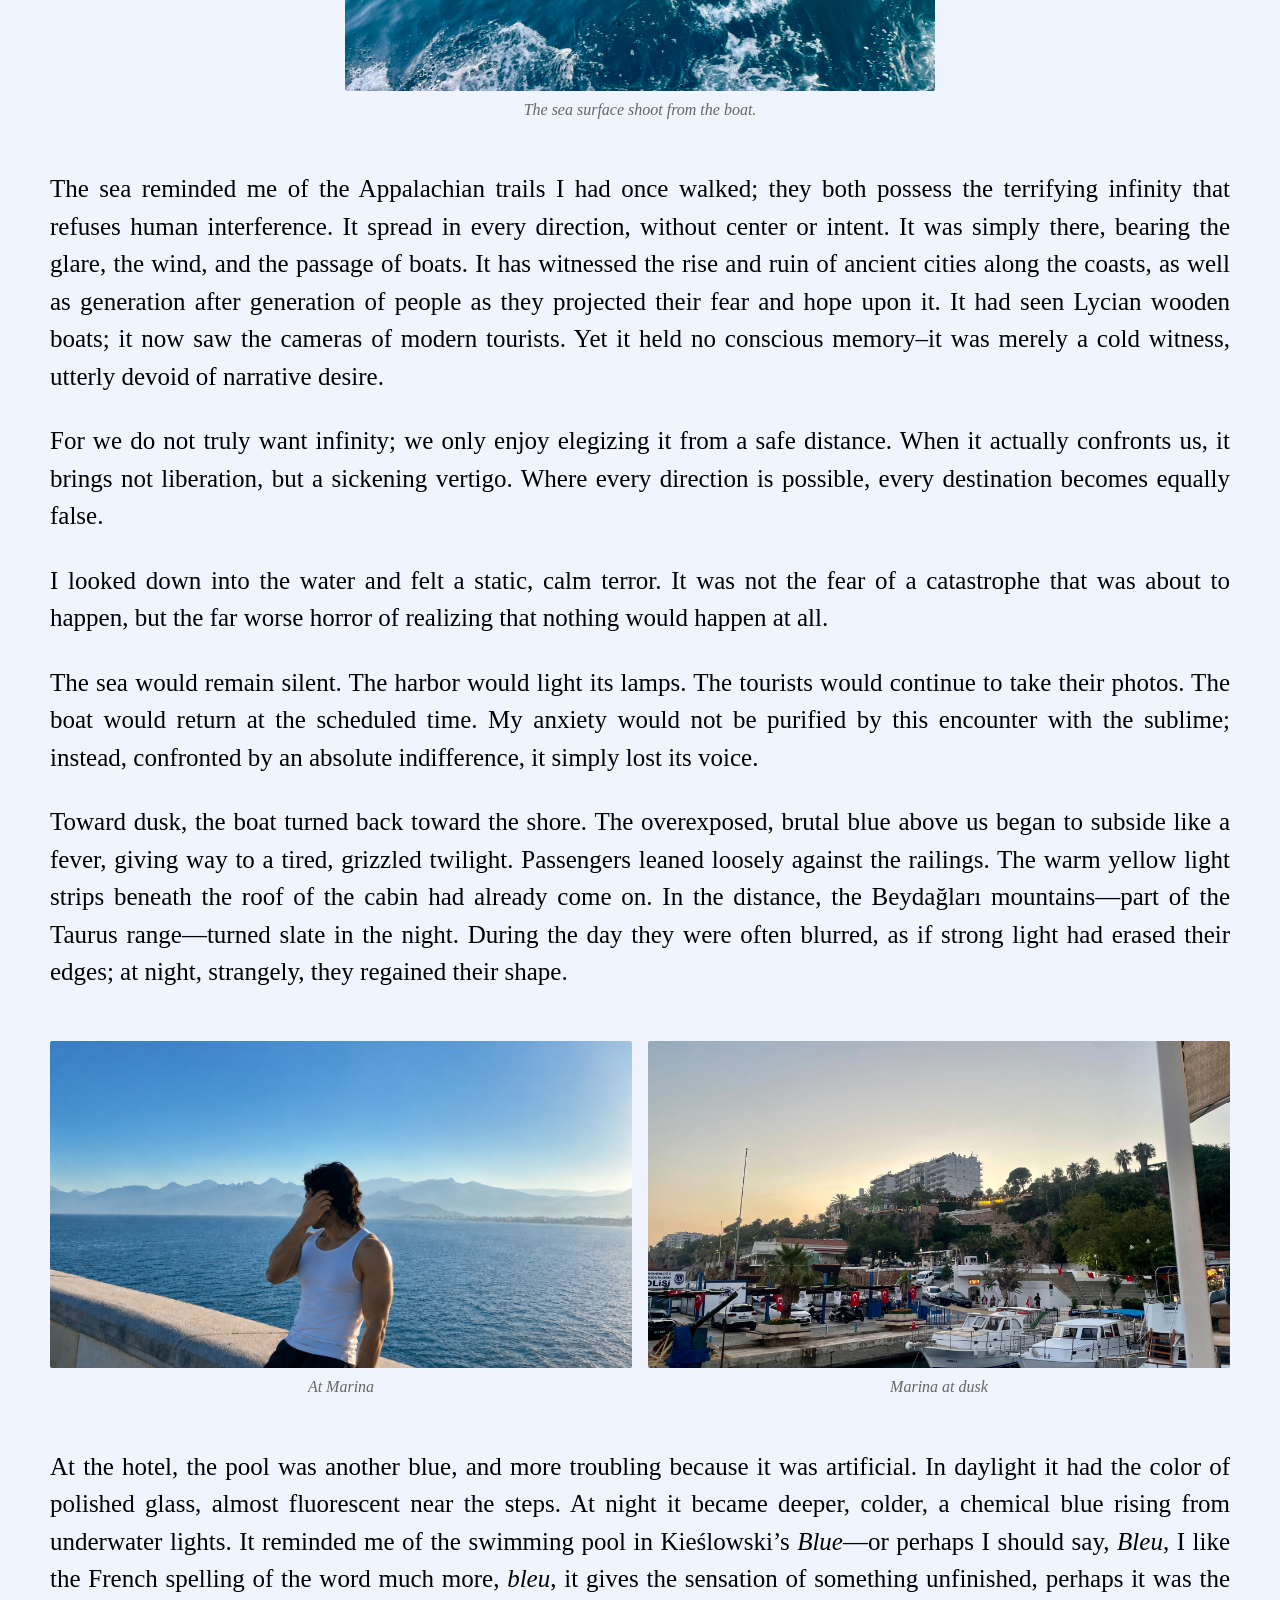
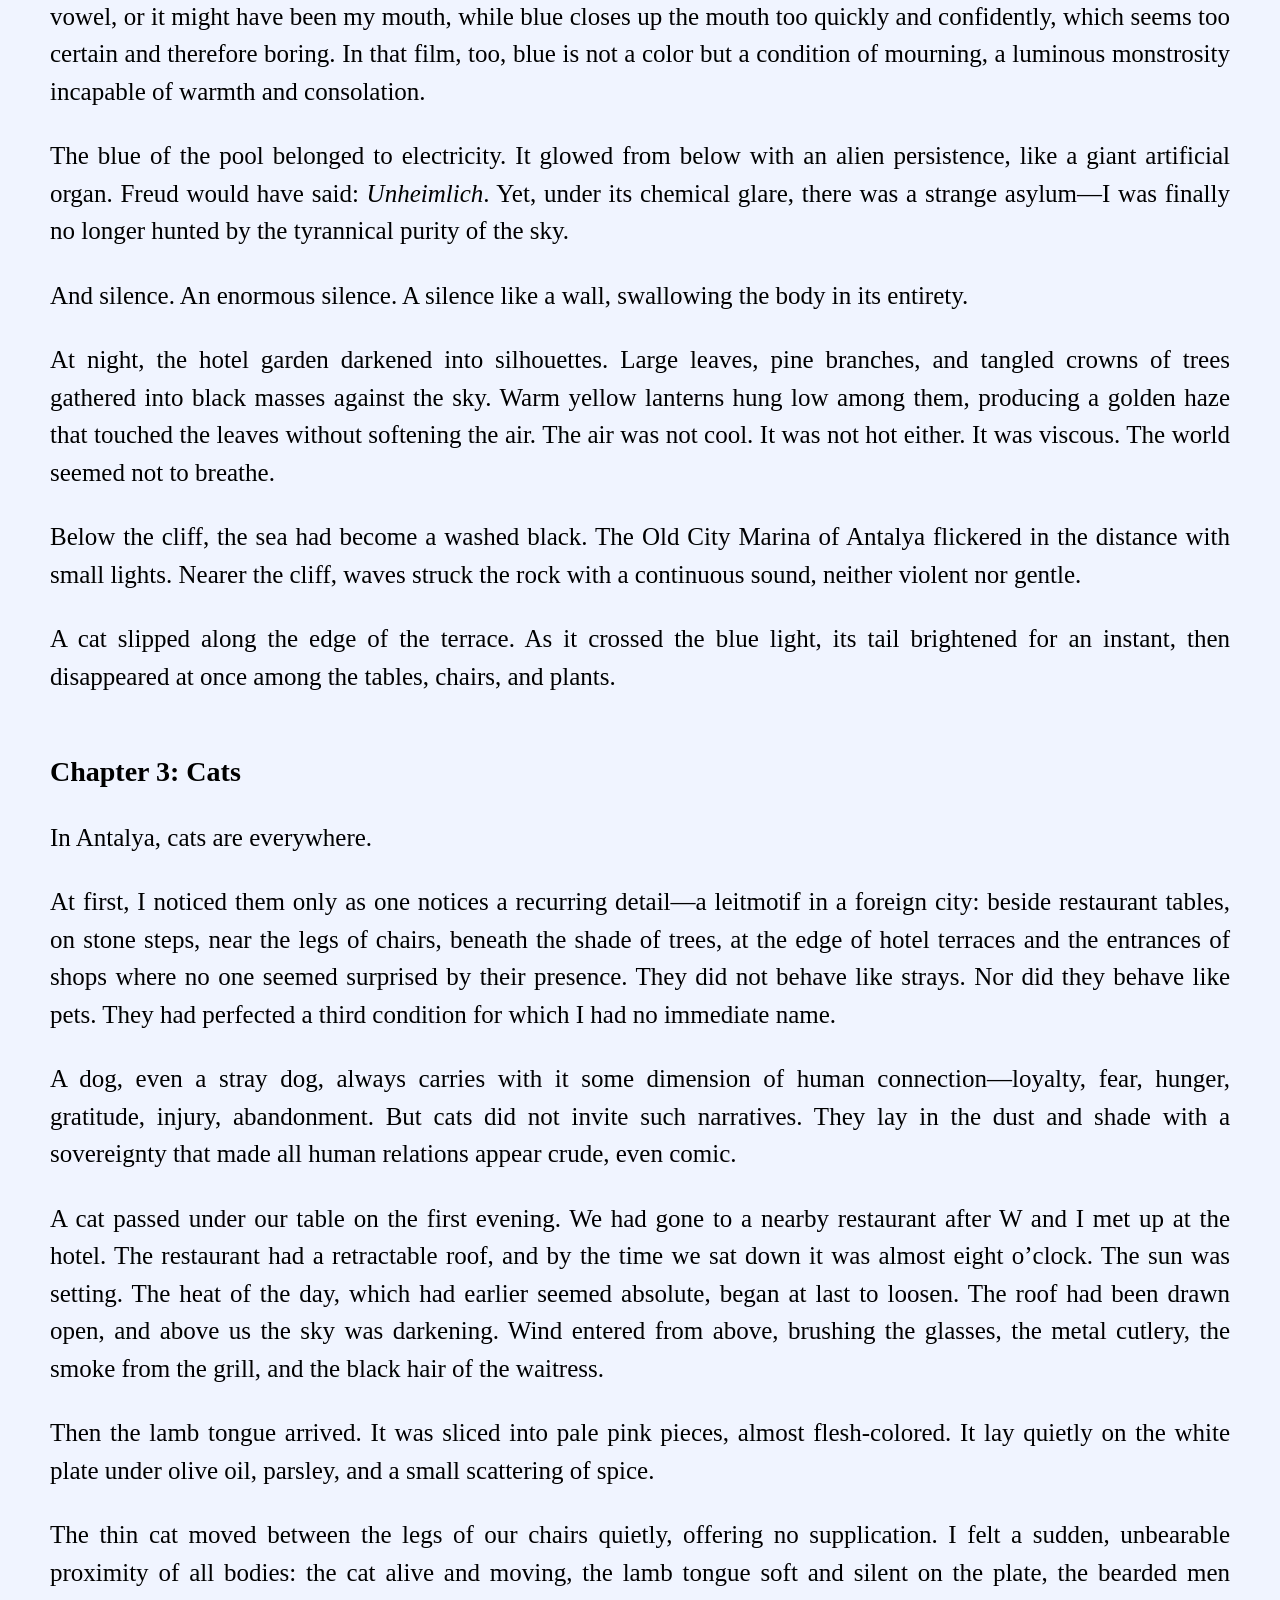
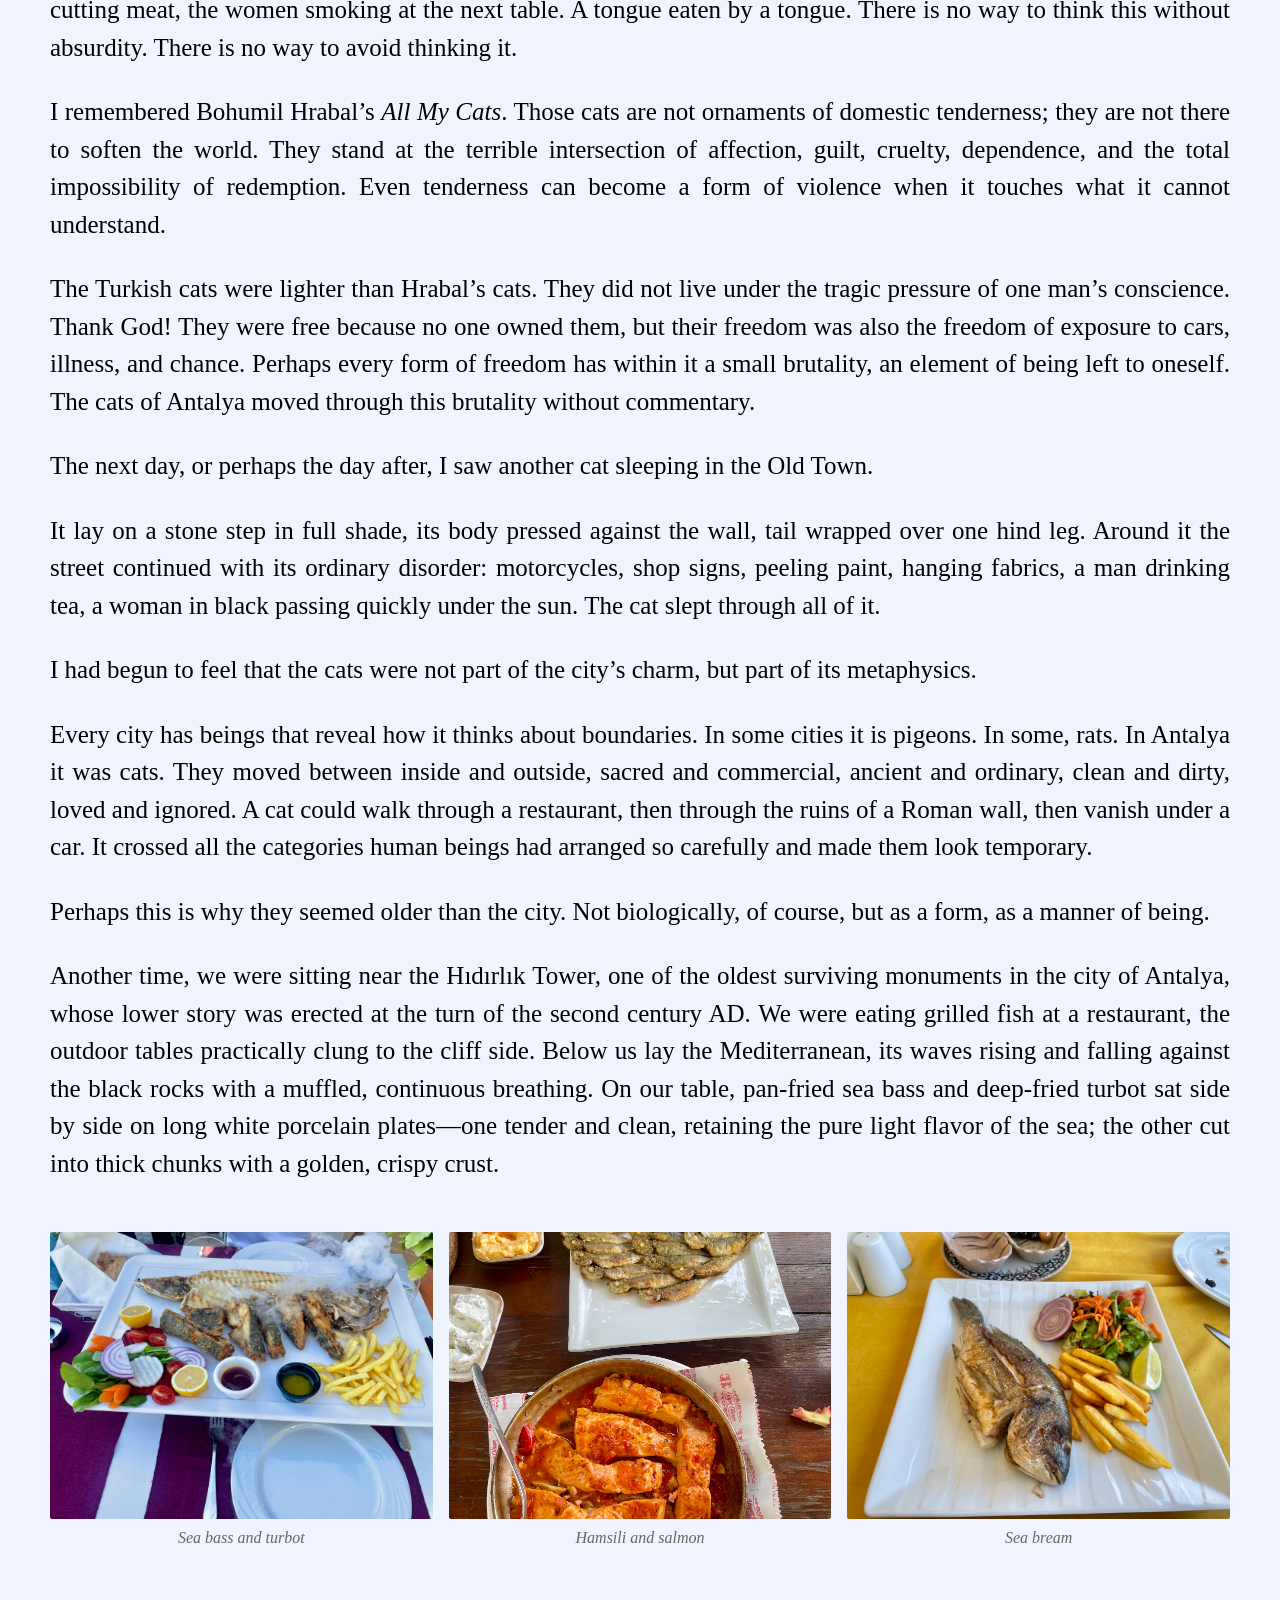
==== commit fb6ef685: "Add files via upload" ====
--- a/fire.html
+++ b/fire.html
@@ -6,7 +6,7 @@
     <title>A Lycian Fire - Alex Sheng</title>
     <link rel="stylesheet" href="style.css" />
   </head>
-  <body>
+  <body class="page-essay">
     <div class="page">
       <header class="header">
         <div class="header-left">
@@ -29,7 +29,7 @@
         <p class="epigraph-source">— 1 Corinthians 13:12</p>
         </div>
 
-        <h3>Chapter 1: The Eternal Fire</h3>
+         <h3>Chapter 1: The Eternal Fire</h3>
 
         <p>
         I saw a flame on a Lycian slope.
@@ -1021,12 +1021,14 @@
 
         <p>
         And I see it.
-        </p>
+        </p><br/><br/>
+
+        <p><i>The End</i></p><br/>
 
 
         <hr class="reading-divider" />
 
-        
+
         <footer class="footnotes">
             <ol>
                 <li id="fn:1">
@@ -1040,6 +1042,7 @@
                 <li id="fn:3">
                     The line is from the ancient Greek playwright Sophocles. It translates to "Not to be born is, beyond all estimation, best"
                     <a href="#fnref:3" class="reversefootnote">↩</a>
+                </li>
             </ol>
         </footer>
 
@@ -1050,4 +1053,4 @@
 
     <script src="script.js"></script>
   </body>
-</html>
+</html>
--- a/style.css
+++ b/style.css
@@ -1,22 +1,124 @@
+/* ==========================================================================
+   Typography + Layout System
+   --------------------------------------------------------------------------
+   To change the typography of one page, edit only the page block below:
+   body.page-index, body.page-essay, body.page-writing, or body.page-reading.
+   ========================================================================== */
+
+/* 1. Site-wide design tokens */
+:root {
+  --font-sans: Arial, Helvetica, sans-serif;
+  --font-serif: Georgia, "Times New Roman", serif;
+
+  --page-bg: #f0f4ff;
+  --text-color: #000;
+  --muted-text: #666;
+  --soft-text: #222;
+  --link-color: rgb(166, 0, 255);
+  --rule-color: #666;
+
+  --page-max-width: 2000px;
+  --page-padding: 10px 50px 20px 50px;
+
+  --site-title-size: 300%;
+  --tiny-text-size: 0.8em;
+
+  /* Default content typography. Individual pages override these below. */
+  --content-font: var(--font-sans);
+  --content-size: 20px;
+  --content-line-height: 1.45;
+  --paragraph-gap: 18px;
+  --paragraph-align: left;
+  --list-gap: 24px;
+
+  --h2-size: 2em;
+  --h2-margin: 28px 0 12px 0;
+  --h3-size: 1.5em;
+  --h3-margin: 60px 0 30px 0;
+
+  --reading-list-size: 17px;
+  --reading-list-gap: 8px;
+
+  --blockquote-margin: 30px 7%;
+  --blockquote-line-height: 1.45;
+
+  --caption-size: 1rem;
+  --footnote-size: 0.9em;
+}
+
+/* 2. Page-specific typography options */
+body.page-index {
+  --content-font: var(--font-sans);
+  --content-size: 25px;
+  --content-line-height: 1.5;
+  --paragraph-gap: 18px;
+  --paragraph-align: left;
+  --tiny-text-size: 25px;
+}
+
+body.page-essay {
+  --content-font: var(--font-serif);
+  --content-size: 25px;
+  --content-line-height: 1.5;
+  --paragraph-gap: 27px;
+  --paragraph-align: justify;
+  --h3-size: 28px;
+  --h3-margin: 60px 0 30px 0;
+  --caption-size: 1rem;
+  --footnote-size: 0.86em;
+}
+
+body.page-writing {
+  --content-font: var(--font-sans);
+  --content-size:25px;
+  --content-line-height: 1.5;
+  --paragraph-gap: 18px;
+  --paragraph-align: left;
+  --tiny-text-size: 24px;
+}
+
+body.page-reading {
+  --content-font: var(--font-sans);
+  --content-size: 25px;
+  --content-line-height: 1.4;
+  --paragraph-gap: 18px;
+  --paragraph-align: left;
+  --reading-list-size: 20px;
+  --reading-list-gap: 8px;
+}
+
+/* ==========================================================================
+   Base page structure
+   ========================================================================== */
+
+* {
+  box-sizing: border-box;
+}
+
 body {
   margin: 0;
   padding: 0;
-  background-color: #f0f4ff;
-  color: #000;
-  font-family: Arial, Helvetica, sans-serif;
-  font-size: 20px;
-  line-height: 1.35;
-}
-
-.tiny-text {
-  font-size: 25px;
+  background-color: var(--page-bg);
+  color: var(--text-color);
+  font-family: var(--font-sans);
 }
 
 .page {
-  max-width: 2000px;
+  max-width: var(--page-max-width);
   margin: 0 auto;
-  padding: 10px 24px 20px 24px;
-}
+  padding: var(--page-padding);
+}
+
+main {
+  width: 100%;
+  font-family: var(--content-font);
+  font-size: var(--content-size);
+  line-height: var(--content-line-height);
+}
+
+/* ==========================================================================
+   Header and navigation
+   ========================================================================== */
 
 .header {
   display: flex;
@@ -26,8 +128,12 @@
 }
 
 .site-title {
-  font-size: 300%;
+  font-size: var(--site-title-size);
   font-weight: bold;
+}
+
+.tiny-text {
+  font-size: var(--tiny-text-size);
 }
 
 .header-nav {
@@ -35,14 +141,20 @@
   align-items: center;
   gap: 10px;
   flex-wrap: wrap;
-}
-
+  font-size: 25px;
+}
+
+a,
 .header-nav a {
-  color: rgb(166, 0, 255);
+  color: var(--link-color);
+}
+
+.header-nav a {
   text-decoration: none;
 }
 
-.header-nav a:hover {
+.header-nav a:hover,
+.reversefootnote:hover {
   text-decoration: underline;
 }
 
@@ -51,56 +163,281 @@
   text-decoration: underline;
 }
 
+/* ==========================================================================
+   Core typography
+   ========================================================================== */
+
+p {
+  margin: 0 0 var(--paragraph-gap) 0;
+}
+
+main p {
+  font-size: inherit;
+  line-height: inherit;
+  text-align: var(--paragraph-align);
+}
+
+ul,
+ol {
+  margin-top: 0;
+  margin-bottom: var(--list-gap);
+}
+
+main ul,
+main ol,
+main li {
+  font-size: inherit;
+  line-height: inherit;
+}
+
+li {
+  margin-bottom: 8px;
+}
+
+h2 {
+  font-size: var(--h2-size);
+  margin: var(--h2-margin);
+  font-weight: bold;
+  line-height: 1.15;
+}
+
+h3 {
+  font-size: var(--h3-size);
+  margin: var(--h3-margin);
+  font-weight: bold;
+  line-height: 1.2;
+}
+
 hr {
   border: none;
-  border-top: 1px solid #666;
+  border-top: 1px solid var(--rule-color);
   margin: 12px 0 16px 0;
 }
 
-main {
-  width: 100%;
-}
+.reading-divider {
+  margin-top: 48px;
+  margin-bottom: 25px;
+}
+
+/* Small utility classes */
+.text-center {
+  text-align: center;
+}
+
+.text-right {
+  text-align: right;
+}
+
+.translation {
+  color: var(--muted-text);
+  font-size: 0.85em;
+}
+
+/* ==========================================================================
+   Page-specific content refinements
+   ========================================================================== */
+
+.writing-content li {
+  margin-bottom: 12px;
+}
+
+.reading-list {
+  font-size: var(--reading-list-size);
+  margin-top: 0;
+  padding-left: 22px;
+}
+
+.reading-list li {
+  font-size: inherit;
+  margin-bottom: var(--reading-list-gap);
+}
+
+blockquote {
+  margin: var(--blockquote-margin);
+  padding: 0;
+  color: var(--soft-text);
+  line-height: var(--blockquote-line-height);
+  text-align: justify;
+}
+
+.epigraph {
+  max-width: 2000px;
+  margin: 0 0 60px auto;
+}
+
+.epigraph-text,
+.epigraph-source {
+  font-family: var(--font-serif);
+  font-size: 1.05em;
+  line-height: 1.4;
+}
+
+.epigraph-text {
+  margin-bottom: 6px;
+}
+
+.epigraph-source {
+  text-align: right;
+  margin: 0;
+}
+
+.quote-translation {
+  display: block;
+  margin-top: 0;
+  margin-bottom: 24px;
+  color: #555;
+  font-family: var(--font-serif);
+}
+
+.essay-content blockquote {
+  margin-top: 0;
+  margin-bottom: 24px;
+}
+
+.essay-content .epigraph p {
+  margin-bottom: 24px;
+}
+
+/* Footnotes */
+sup {
+  line-height: 0;
+  position: relative;
+  vertical-align: baseline;
+  top: -0.5em;
+}
+
+sup a {
+  text-decoration: none;
+  font-size: 0.75em;
+  font-weight: bold;
+  padding: 0 1px;
+}
+
+.footnotes {
+  font-family: var(--font-sans);
+  font-size: var(--footnote-size);
+  line-height: 1.35;
+  color: var(--soft-text);
+}
+
+.footnotes ol {
+  padding-left: 20px;
+  margin-bottom: 0;
+}
+
+.footnotes li {
+  margin-bottom: 10px;
+}
+
+.reversefootnote {
+  text-decoration: none;
+  margin-left: 4px;
+  color: var(--link-color);
+}
+
+/* ==========================================================================
+   Images
+   ========================================================================== */
 
 .profile-photo {
   float: right;
-  width: 450px;
+  width: 470px;
+  height: auto;
   max-width: 50%;
   min-width: 240px;
   margin: 0 0 18px 28px;
   border: none;
 }
 
-p {
-  margin: 0 0 18px 0;
-}
-
-h2 {
-  font-size: 200%;
-  margin: 28px 0 12px 0;
-  font-weight: bold;
-}
-
-ul {
-  margin-top: 0;
-  margin-bottom: 24px;
-}
-
-li {
-  margin-bottom: 8px;
-}
-
-a {
-  color: rgb(166, 0, 255);
-}
+.essay-figure {
+  margin: 50px auto;
+  max-width: 100%;
+  text-align: center;
+}
+
+.essay-figure img {
+  max-width: 50%;
+  height: auto;
+  display: block;
+  margin: 0 auto;
+  border-radius: 2px;
+}
+
+.essay-figure figcaption,
+.image-grid figcaption {
+  margin-top: 8px;
+  font-size: var(--caption-size);
+  color: var(--muted-text);
+  font-style: italic;
+  line-height: 1.35;
+}
+
+.image-grid {
+  display: grid;
+  gap: 16px;
+  margin: 50px auto;
+  max-width: 100%;
+}
+
+.image-grid figure {
+  margin: 0;
+  text-align: center;
+}
+
+.image-grid img {
+  width: 100%;
+  height: auto;
+  display: block;
+  object-fit: cover;
+  border-radius: 2px;
+}
+
+@media (min-width: 600px) {
+  .image-grid.cols-2 {
+    grid-template-columns: repeat(2, 1fr);
+  }
+
+  .image-grid.cols-3 {
+    grid-template-columns: repeat(3, 1fr);
+  }
+
+  .image-grid.cols-4 {
+    grid-template-columns: repeat(4, 1fr);
+  }
+}
+
+/* ==========================================================================
+   Mobile scaling
+   ========================================================================== */
 
 @media (max-width: 900px) {
+  :root {
+    --site-title-size: 220%;
+  }
+
+  body.page-index {
+    --content-size: 17px;
+  }
+
+  body.page-essay {
+    --content-size: 18px;
+    --content-line-height: 1.5;
+    --h3-size: 1.75em;
+    --h3-margin: 27px 0 15px 0;
+  }
+
+  body.page-writing {
+    --content-size: 16px;
+  }
+
+  body.page-reading {
+    --content-size: 16px;
+    --reading-list-size: 16px;
+  }
+
   .header {
     flex-direction: column;
     align-items: flex-start;
-  }
-
-  .site-title {
-    font-size: 220%;
   }
 
   .profile-photo {
@@ -111,271 +448,16 @@
     margin: 0 auto 18px auto;
   }
 
-  body {
-    font-size: 17px;
-  }
-
-  h2 {
-    font-size: 220%;
-  }
-}
-
-.reading-list {
-  font-size: 18px;
-  margin-top: 0;
-  padding-left: 22px;
-}
-
-.reading-list li {
-  font-size: 18px;
-  margin-bottom: 6px;
-}
-
-.reading-divider {
-  border: none;
-  border-top: 1px solid #666;
-  margin-top: 150px;    /* Greatly increases space after the last body sentence */
-  margin-bottom: 25px;  /* Space between the line and the first footnote */
-}
-
-.translation {
-  color: #666;
-  font-size: 0.85em;
-}
-
-blockquote {
-  /* 0 top/bottom margin, 12% left/right margin for that dramatic indent */
-  margin: 30px 7%; 
-  padding: 0;
-  /* font-style: italic; */
-  color: #222222; /* Slightly softer than pure black for a literary feel */
-  line-height: 1.45;
-  text-align: justify; /* Optional: cleans up the edges of the block */
-}
-
-/* On smaller screens, massive indents will squish the text too much */
-@media (max-width: 900px) {
   blockquote {
-    margin: 28px 6%; /* Reduces the indent on mobile so it stays readable */
-    font-size: 18px;
-  }
-}
-
-/* Enhances readability for deep reading */
-main p {
-  text-align: justify;
-}
-
-/* 文字居中 */
-.text-center {
-  text-align: center;
-}
-
-/* 文字右对齐 */
-.text-right {
-  text-align: right;
-}
-
-h3 {
-  font-size: 150%; /* Slightly smaller than your 200% H2 title */
-  margin: 100px 0 50px 0; /* Generous top margin to separate sections, smaller bottom margin */
-  font-weight: bold;
-}
-
-/* Responsive adjustment for mobile screens */
-@media (max-width: 900px) {
-  h3 {
-    font-size: 175%; /* Scales slightly up for mobile readability, matching your layout choices */
-    margin: 27px 0 15px 0;
-  }
-}
-
-.epigraph {
-  max-width: 2000px;
-  margin: 0 0 60px auto; /* Aligns the epigraph block to the right */
-  /* padding-left: 20px;
-  /* border-left: 2px solid #666; /* Subtle left border to anchor it */
-}
-
-.epigraph-text {
-  font-size: 30px; /* Slightly smaller than your 20px body text */
-  font-family: Georgia, serif; /* Matches your essay content font for a cohesive look */
-  margin-bottom: 6px !important;
-  line-height: 1.4;
-  /* font-style: italic; */
-}
-
-.epigraph-source {
-  font-size: 30px;
-  font-family: Georgia, serif; /* Matches your essay content font for a cohesive look */
-  /* color: #666; /* Matches your translation class color */
-  text-align: right;
-  margin: 0 !important;
-}
-
-/* Responsive adjustment for mobile screens */
-@media (max-width: 900px) {
+    margin: 28px 6%;
+  }
+
   .epigraph {
     max-width: 100%;
-    margin: 0 0 28px 0; /* Left-aligns it on mobile for better readability */
-  }
-}
-
-.essay-content {
-  font-family: Georgia, serif;
-  font-size: 30px;
-  line-height: 1.5; /* Bumping this slightly from 1.35 makes Georgia look incredibly elegant */
-}
-
-.quote-translation {
-  display: block;      /* Forces it onto a new line below the Chinese text */
-  margin-top: 14px;    /* Creates a small gap between the original and translation */
-  /* font-size: 0.85em;   /* Makes it slightly smaller and elegant */
-  color: #555555;         /* Elegant muted gray */
-  font-family: Georgia, serif; /* Optional: switches back to sans-serif for contrast */
-}
-
-/* Style for the footnote number in the text */
-sup a {
-  text-decoration: none;
-  font-size: 0.8em;
-  padding: 0 2px;
-}
-
-/* Style for the footnotes container at the bottom */
-.footnotes {
-  font-size: 25px; /* Slightly smaller than your 20px body text */
-  line-height: 1.35;
-  color: #222222; /* The soft, lighter gray you chose earlier */
-  font-family: Arial, Helvetica, sans-serif; /* Clean sans-serif for notes */
-}
-
-.footnotes ol {
-  padding-left: 20px;
-  margin-bottom: 0;
-}
-
-.footnotes li {
-  margin-bottom: 10px;
-}
-
-/* Style for the return arrow */
-.reversefootnote {
-  text-decoration: none;
-  margin-left: 4px;
-  color: rgb(166, 0, 255);
-}
-.reversefootnote:hover {
-  text-decoration: underline;
-}
-
-/* Fixes the uneven line height caused by superscripts */
-sup {
-  line-height: 0;
-  position: relative;
-  vertical-align: baseline;
-  top: -0.5em; /* Manually shifts the number up without expanding the line */
-}
-
-/* Optional styling to make the footnote links slightly more elegant */
-sup a {
-  text-decoration: none;
-  font-size: 0.75em;
-  font-weight: bold;
-  padding: 0 1px;
-}
-
-/* Creates custom vertical spacing between essay paragraphs */
-.essay-content p {
-  margin-top: 0;
-  margin-bottom: 27px; /* Increases the gap between paragraphs from 18px to 24px */
-}
-
-/* Ensures special elements like translations or epigraph sources don't break due to this rule */
-.essay-content .epigraph p,
-.essay-content .quote-translation {
-  margin-bottom: inherit; 
-}
-
-.essay-content blockquote {
-  margin-top: 0;
-  margin-bottom: 24px; /* Matches your body paragraph spacing */
-}
-
-.essay-content .quote-translation {
-  display: block;
-  margin-top: 0;
-  margin-bottom: 24px; /* Matches your body paragraph spacing */
-}
-
-.essay-content .epigraph p {
-  margin-top: 0;
-  margin-bottom: 24px; /* Matches your body paragraph spacing */
-}
-
-
-/* Styling for essay images */
-.essay-figure {
-  margin: 50px auto;
-  max-width: 100%;
-  text-align: center;
-}
-
-.essay-figure img {
-  max-width: 50%;
-  height: auto;
-  display: block;
-  margin: 0 auto;
-  border-radius: 2px; /* Slightly softens the sharp edges */
-}
-
-.essay-figure figcaption {
-  margin-top: 12px;
-  font-size: 1.5rem;
-  color: #666; /* Elegant gray for captions */
-  font-style: italic;
-}
-
-/* Base wrapper for a group of images */
-.image-grid {
-  display: grid;
-  gap: 16px; /* Spacing between the photos */
-  margin: 50px auto;
-  max-width: 100%;
-}
-
-/* Ensure images inside look nice and behave properly */
-.image-grid figure {
-  margin: 0;
-  text-align: center;
-}
-
-.image-grid img {
-  width: 100%;
-  height: auto;
-  display: block;
-  object-fit: cover; /* Keeps images beautifully cropped if aspect ratios differ */
-  border-radius: 2px;
-}
-
-.image-grid figcaption {
-  margin-top: 8px;
-  font-size: 1.5rem;
-  color: #666;
-  font-style: italic;
-}
-
-/* Desktop Layout Adjustments (Screens wider than 600px) */
-@media (min-width: 600px) {
-  .image-grid.cols-2 {
-    grid-template-columns: repeat(2, 1fr); /* 2 columns at 50% each */
-  }
-  
-  .image-grid.cols-3 {
-    grid-template-columns: repeat(3, 1fr); /* 3 columns at ~33% each */
-  }
-  
-  .image-grid.cols-4 {
-    grid-template-columns: repeat(4, 1fr); /* 4 columns at 25% each */
-  }
-}
+    margin: 0 0 28px 0;
+  }
+
+  .essay-figure img {
+    max-width: 100%;
+  }
+}
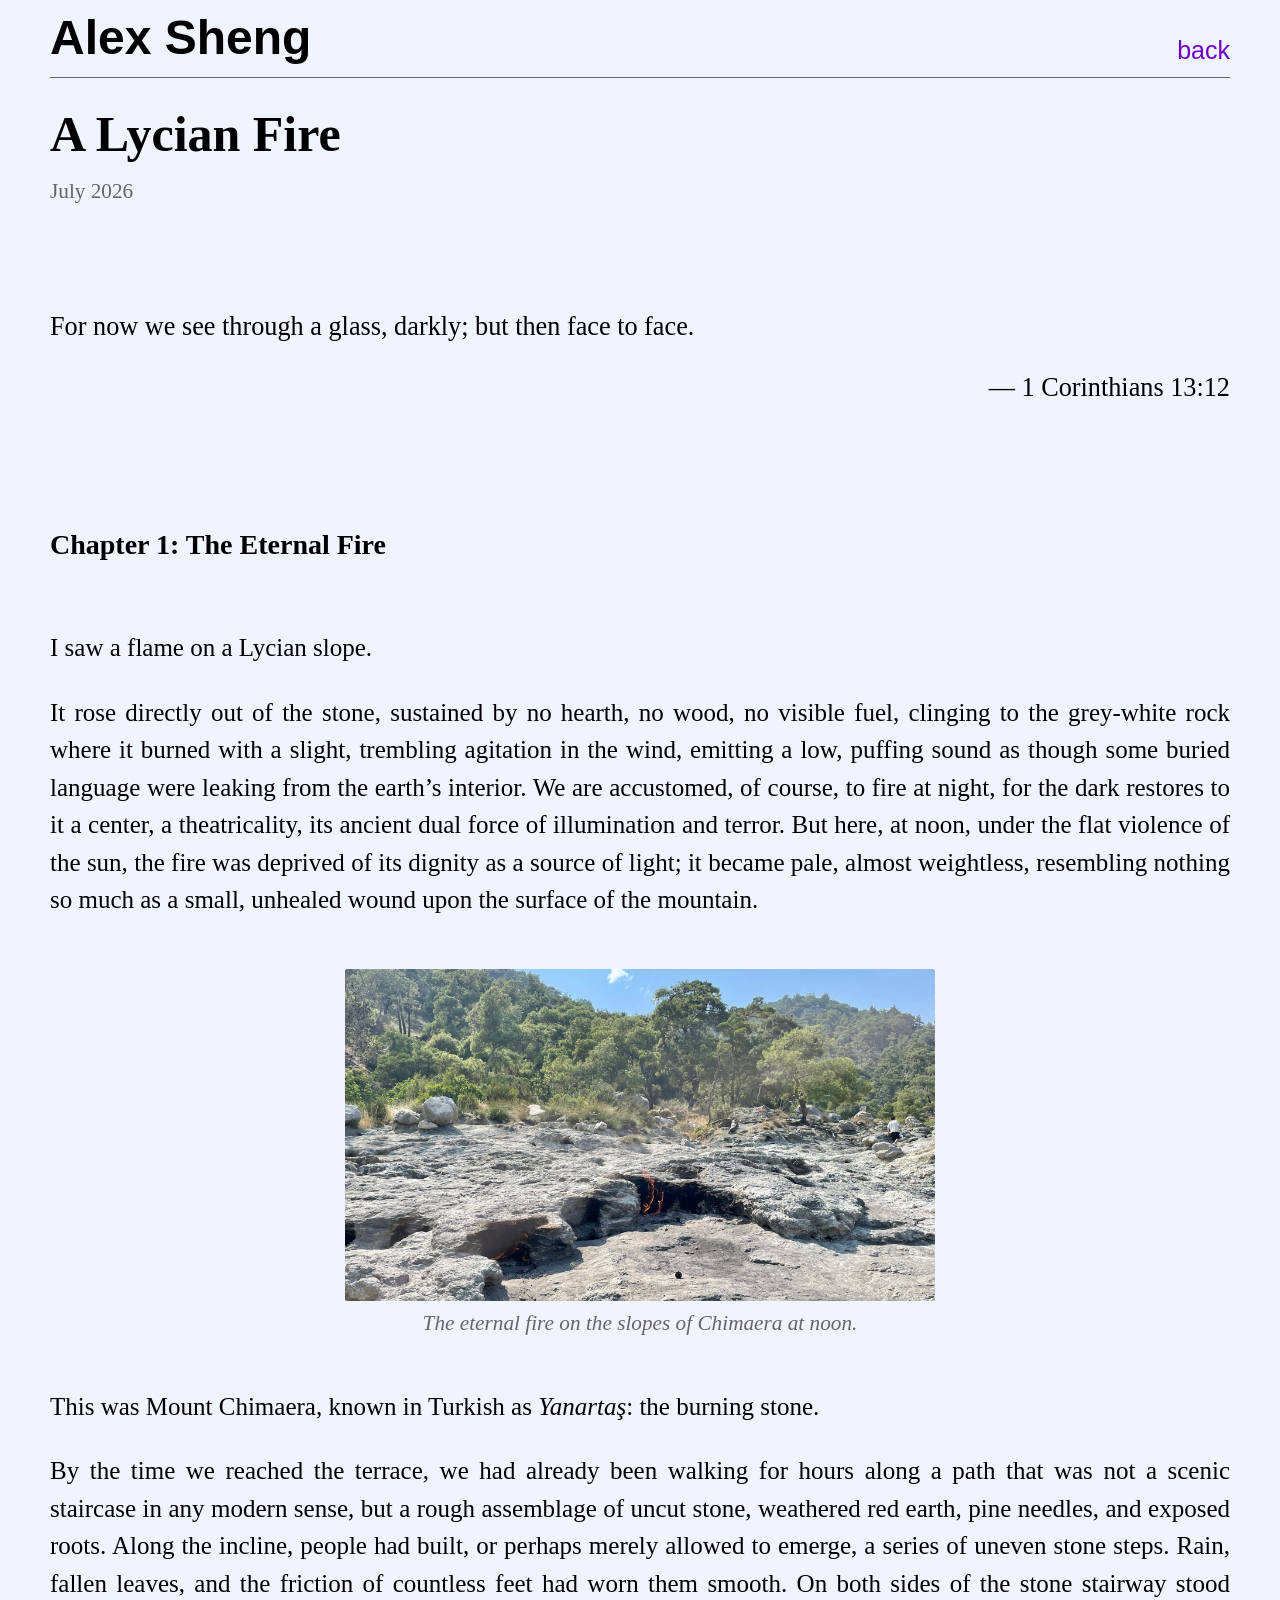
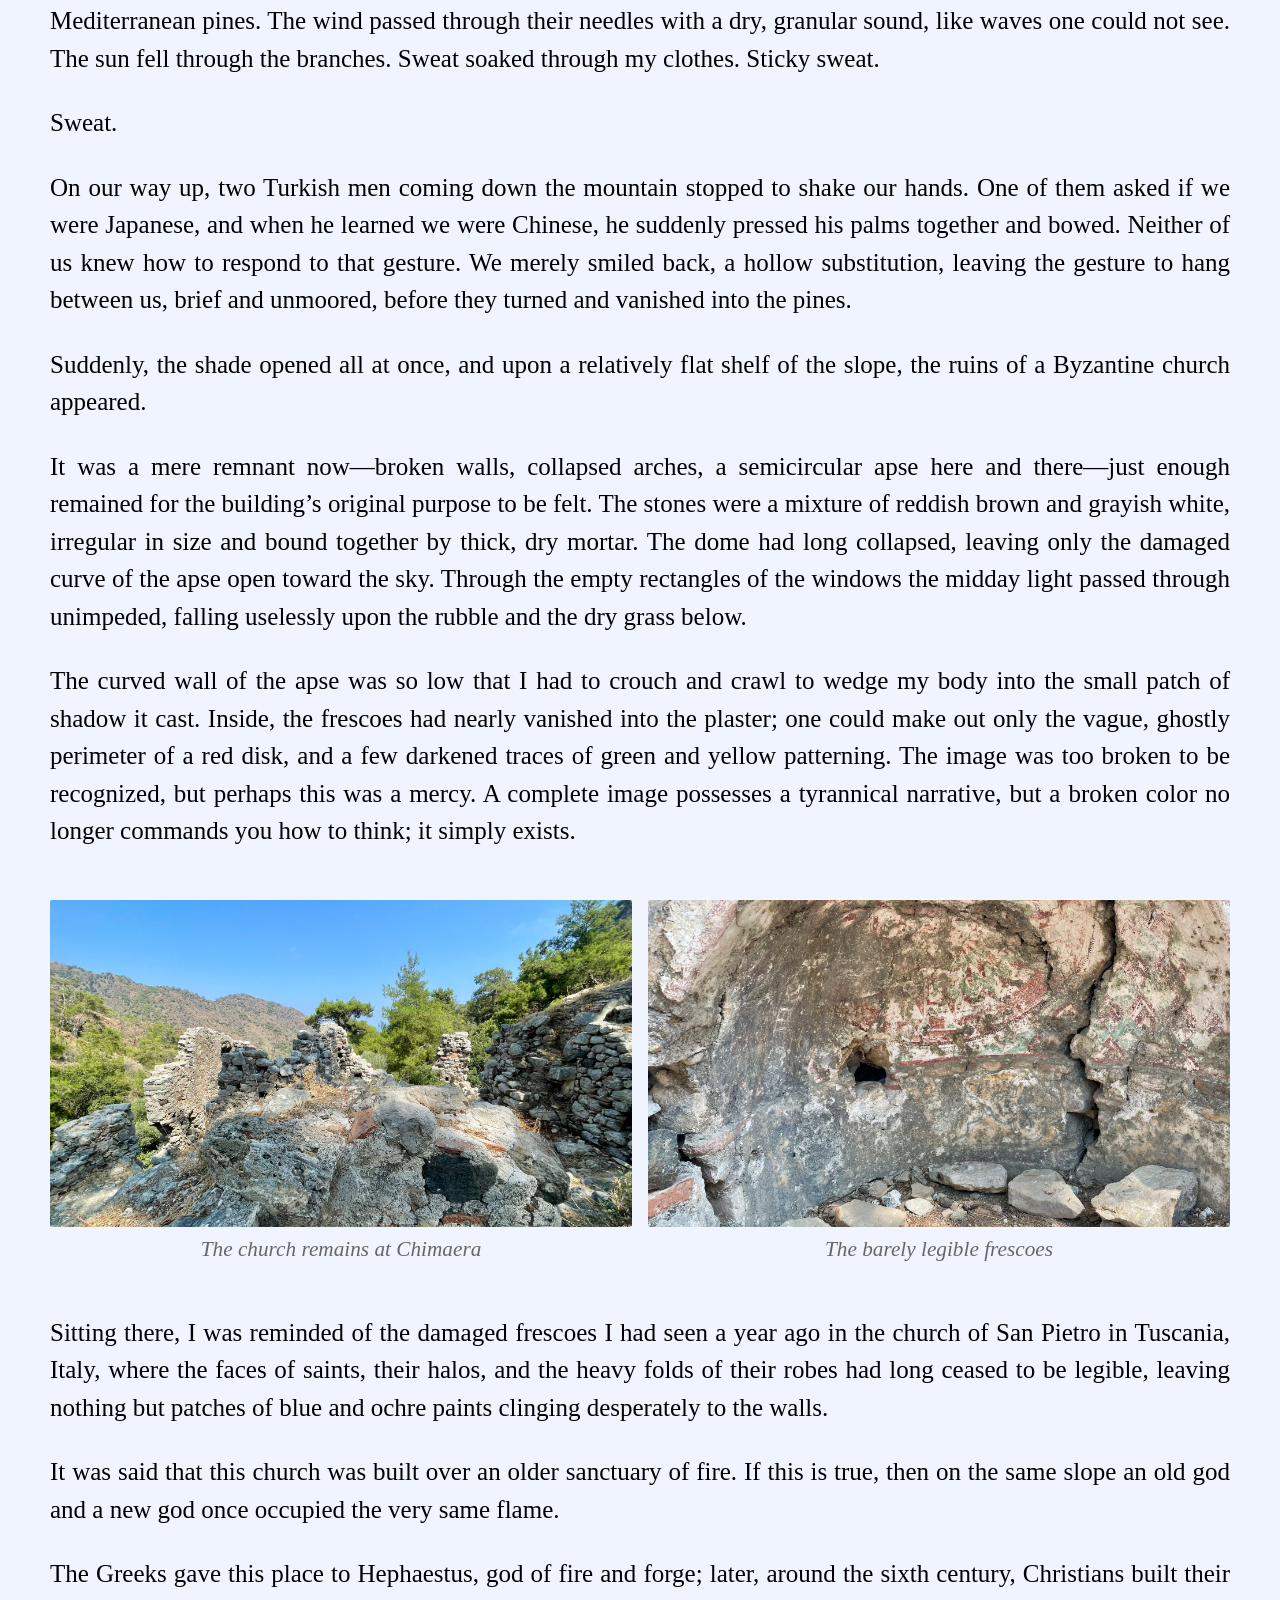
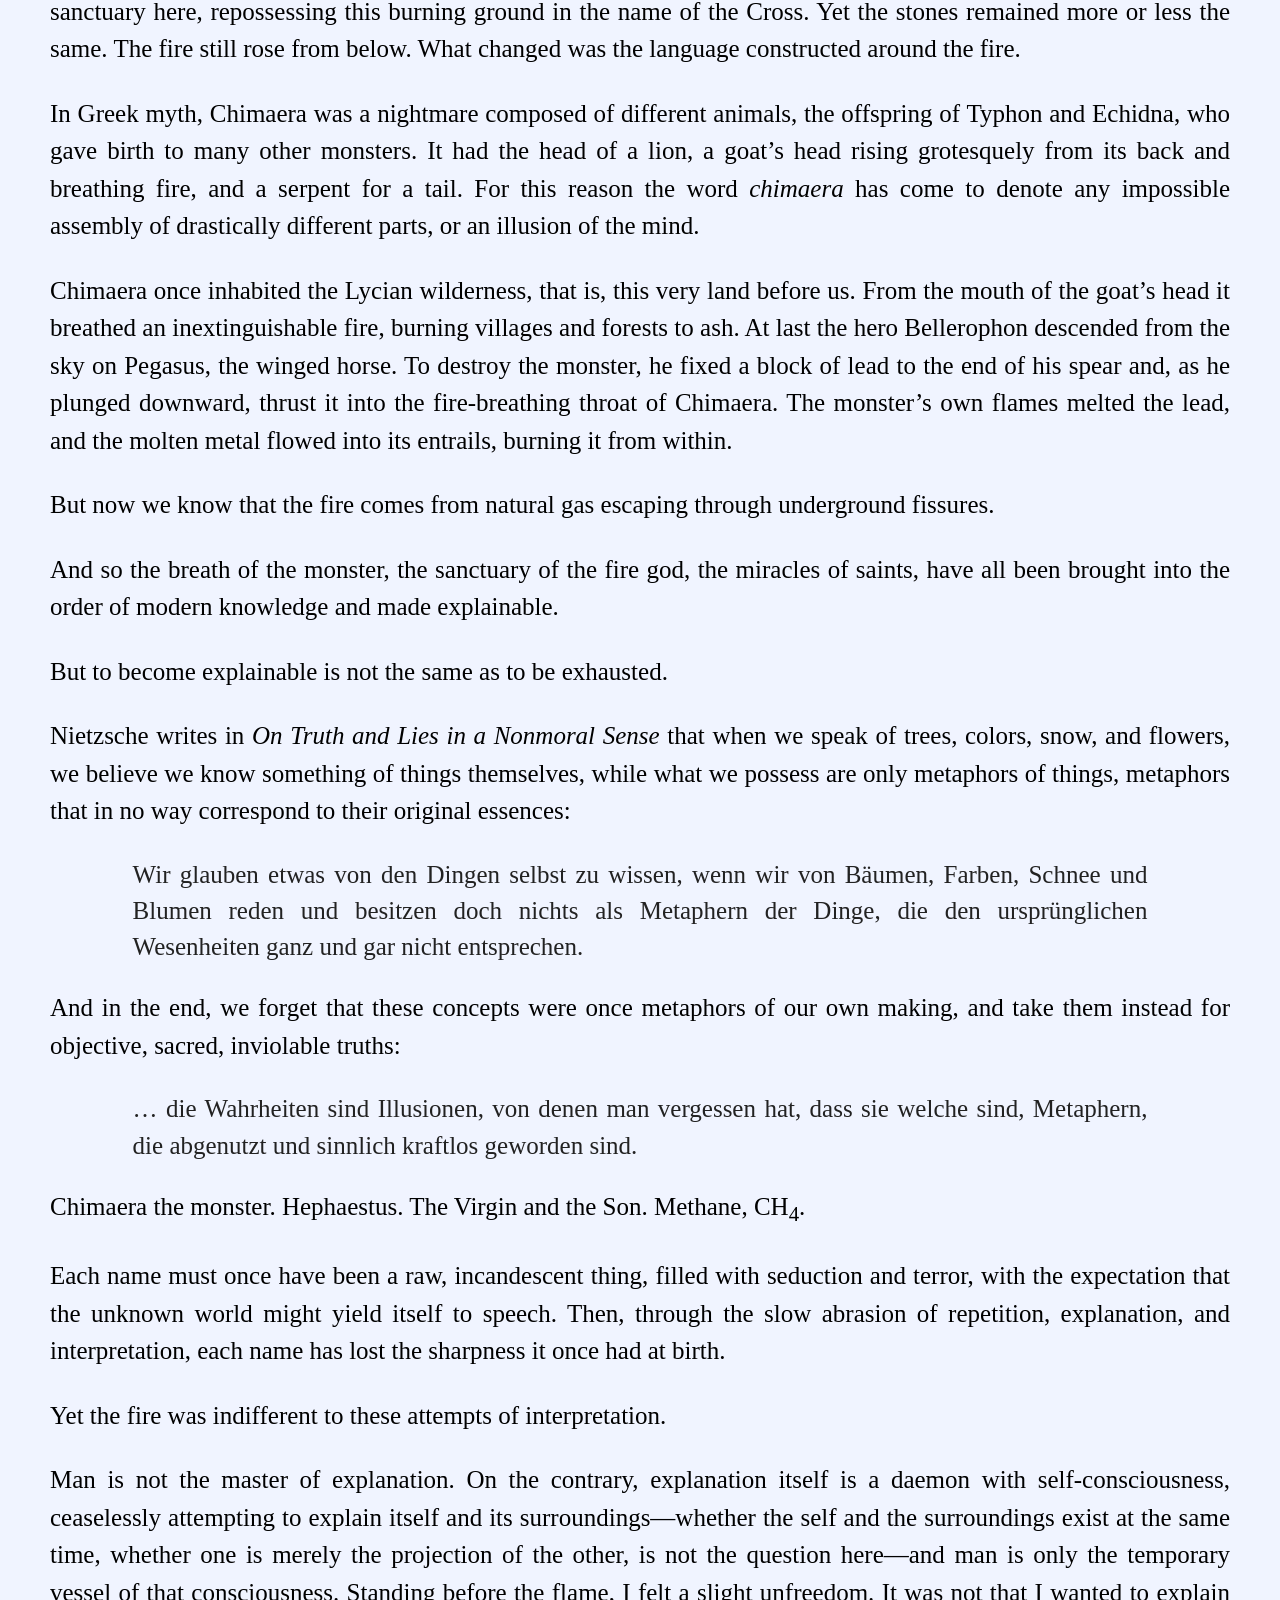
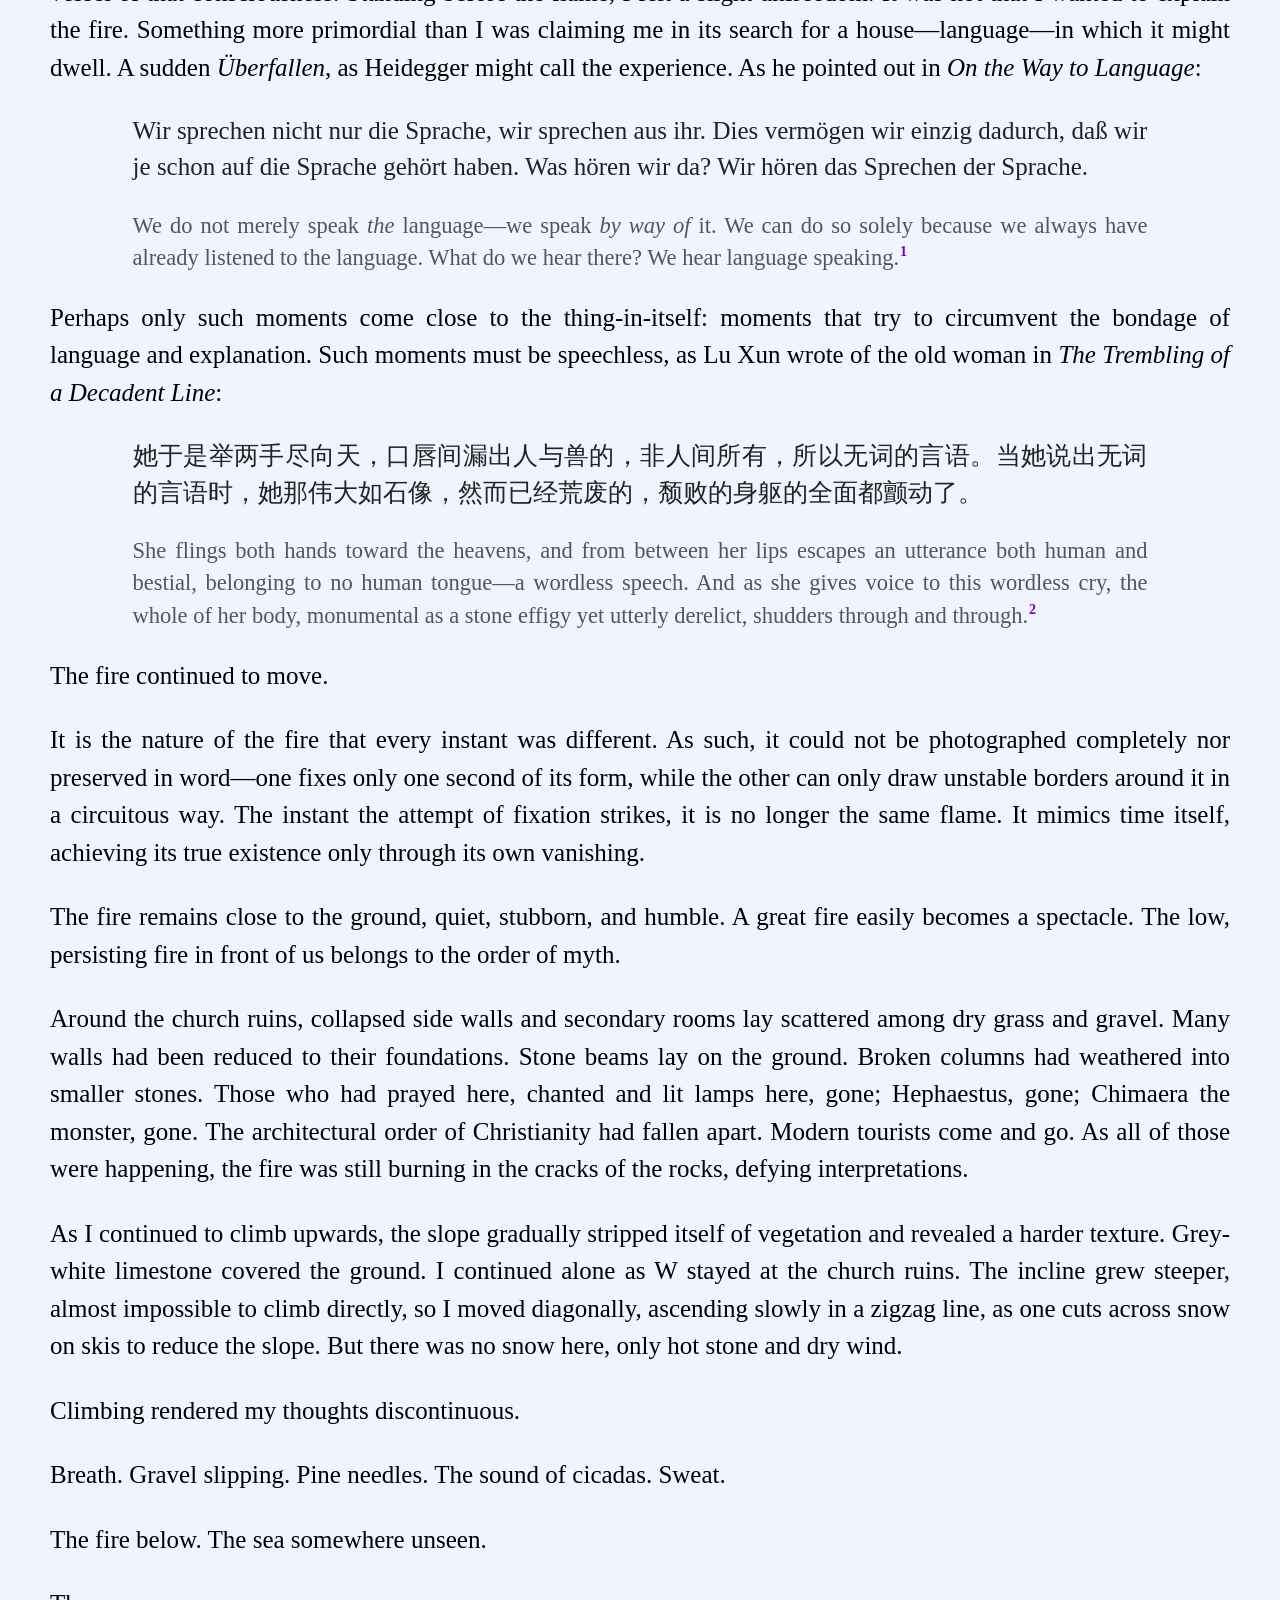
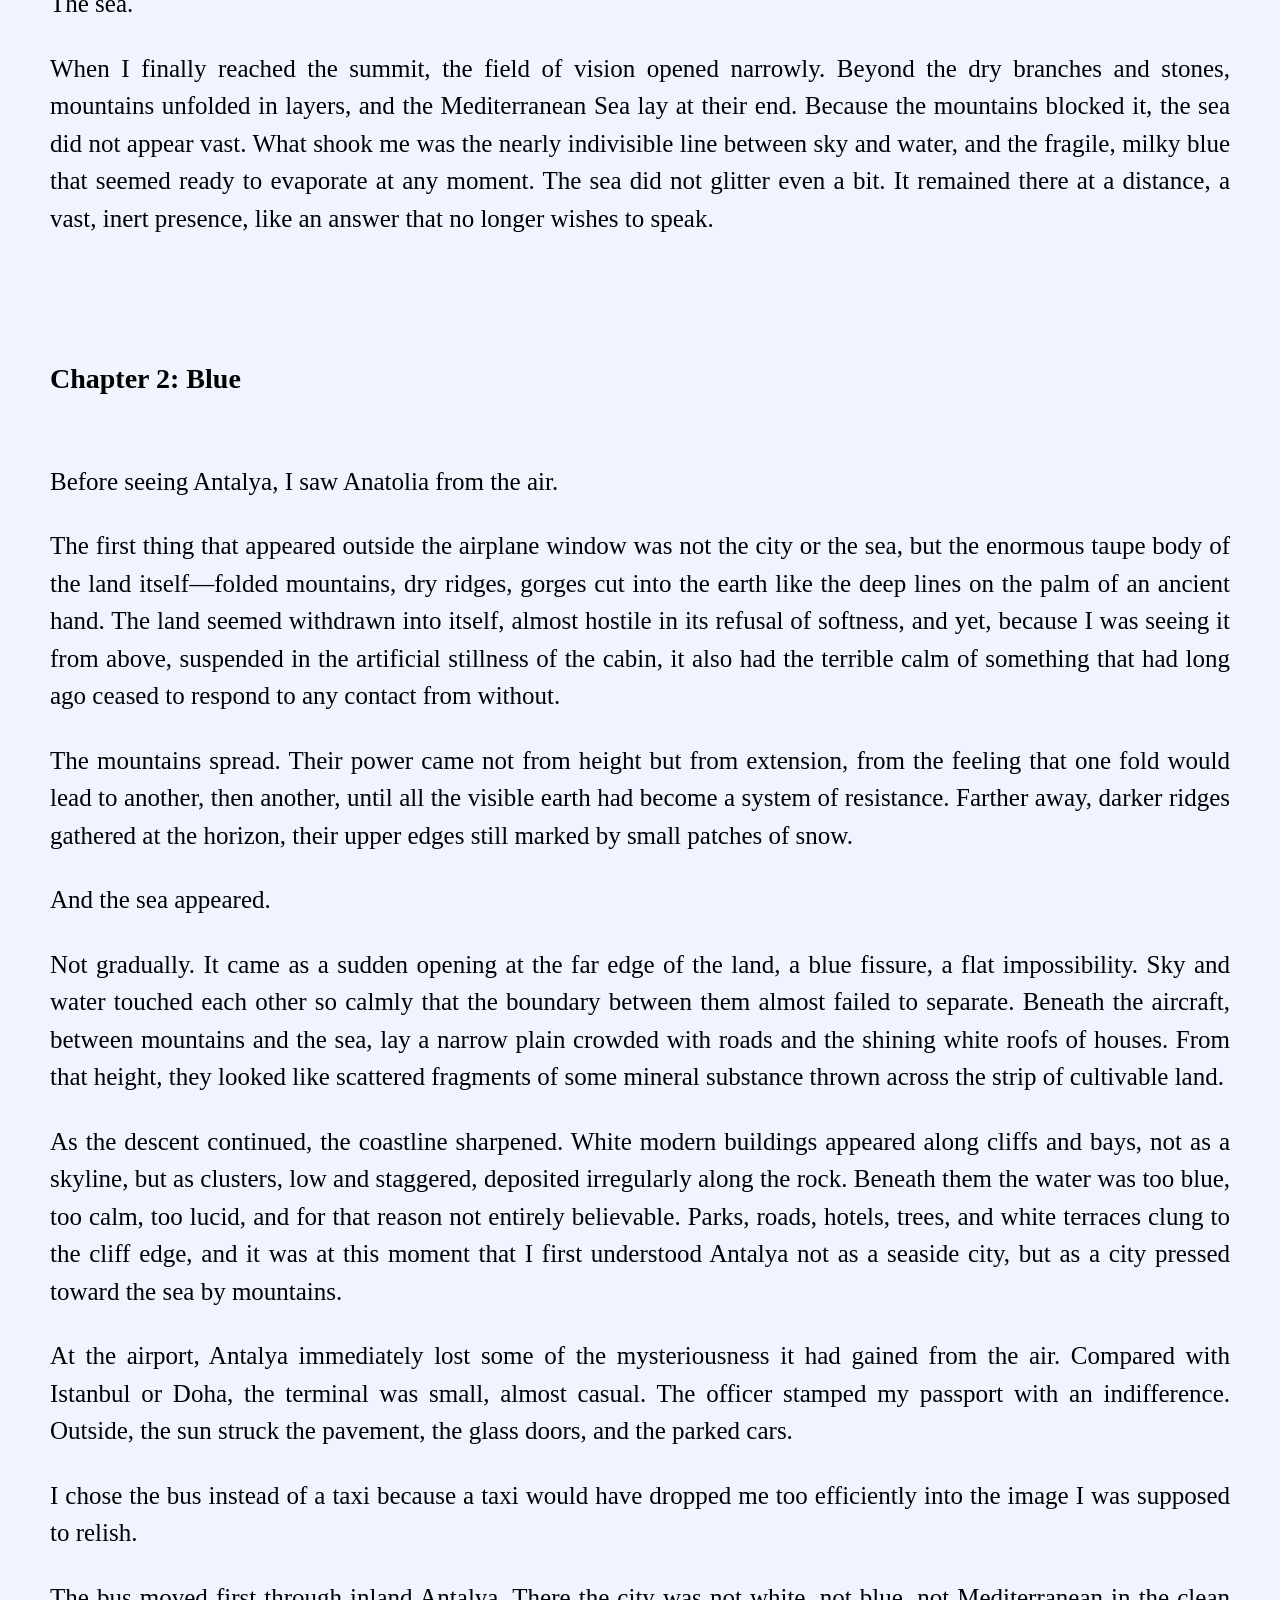
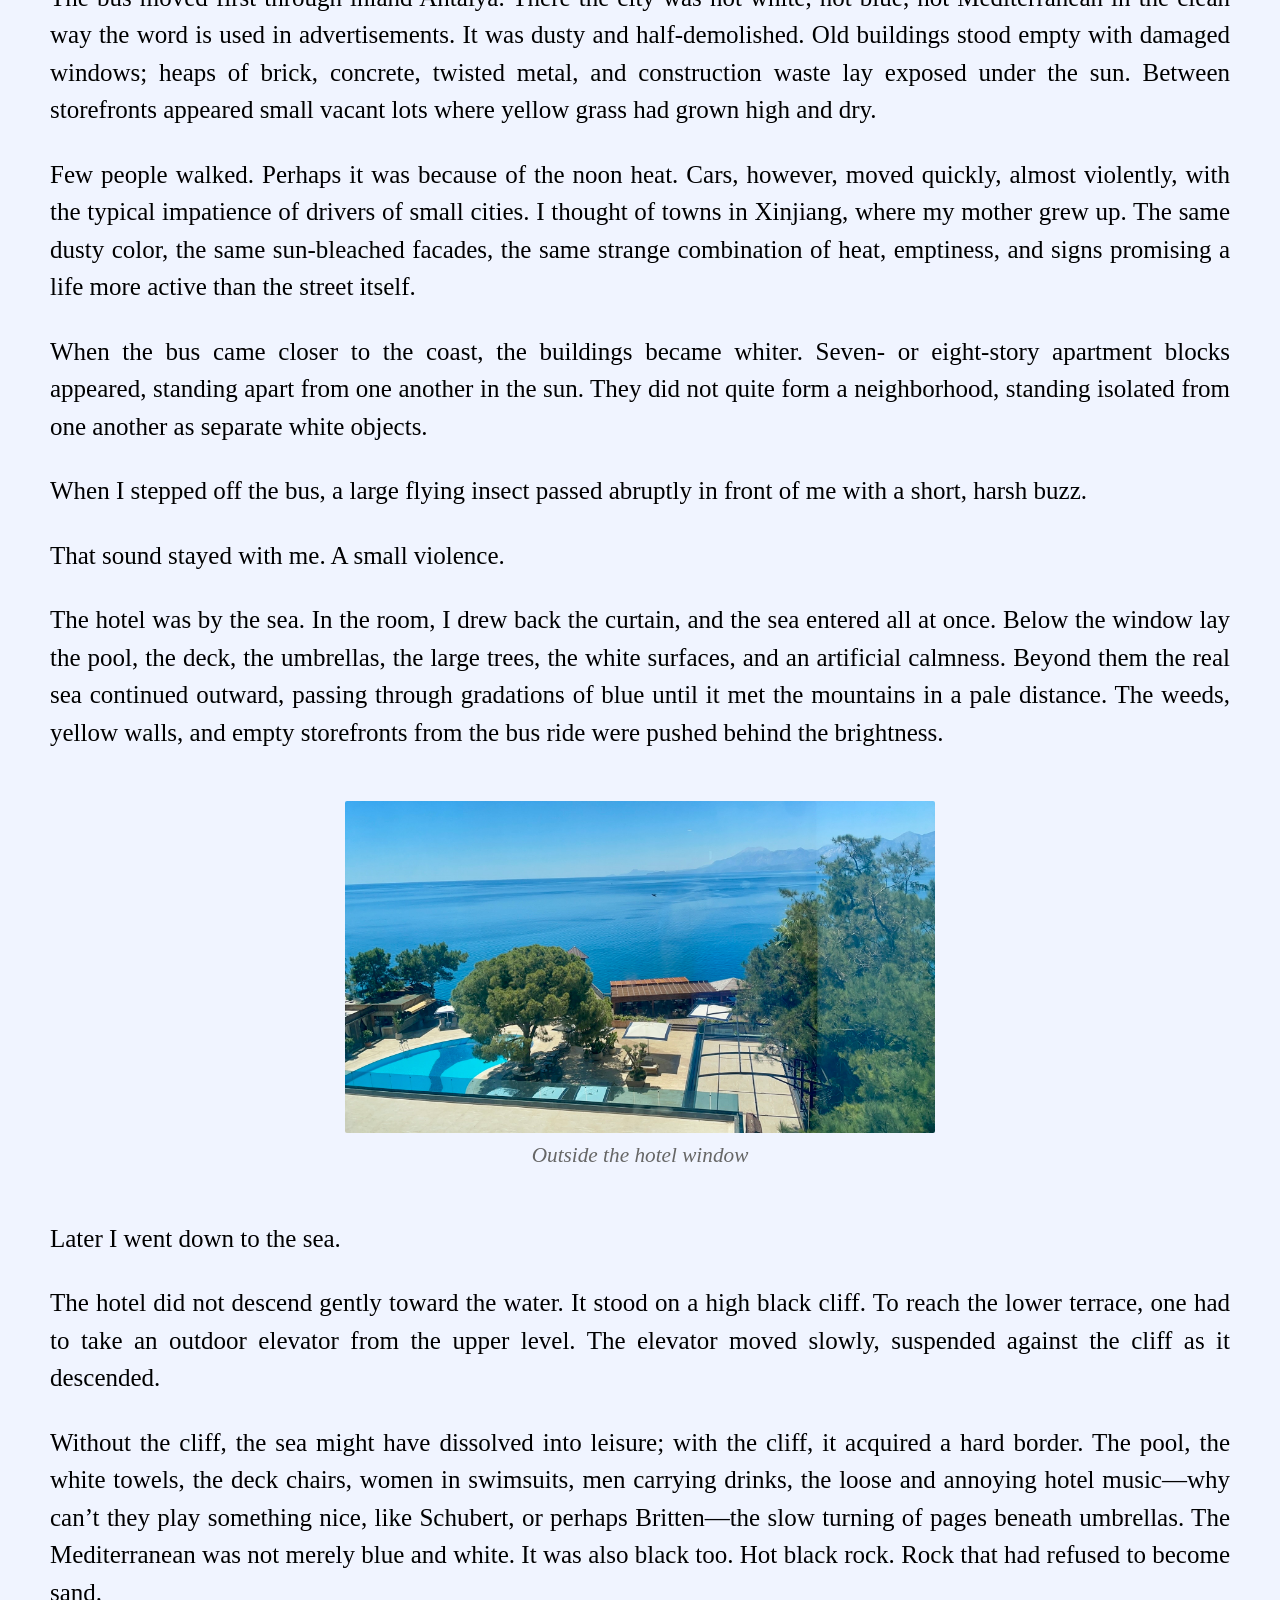
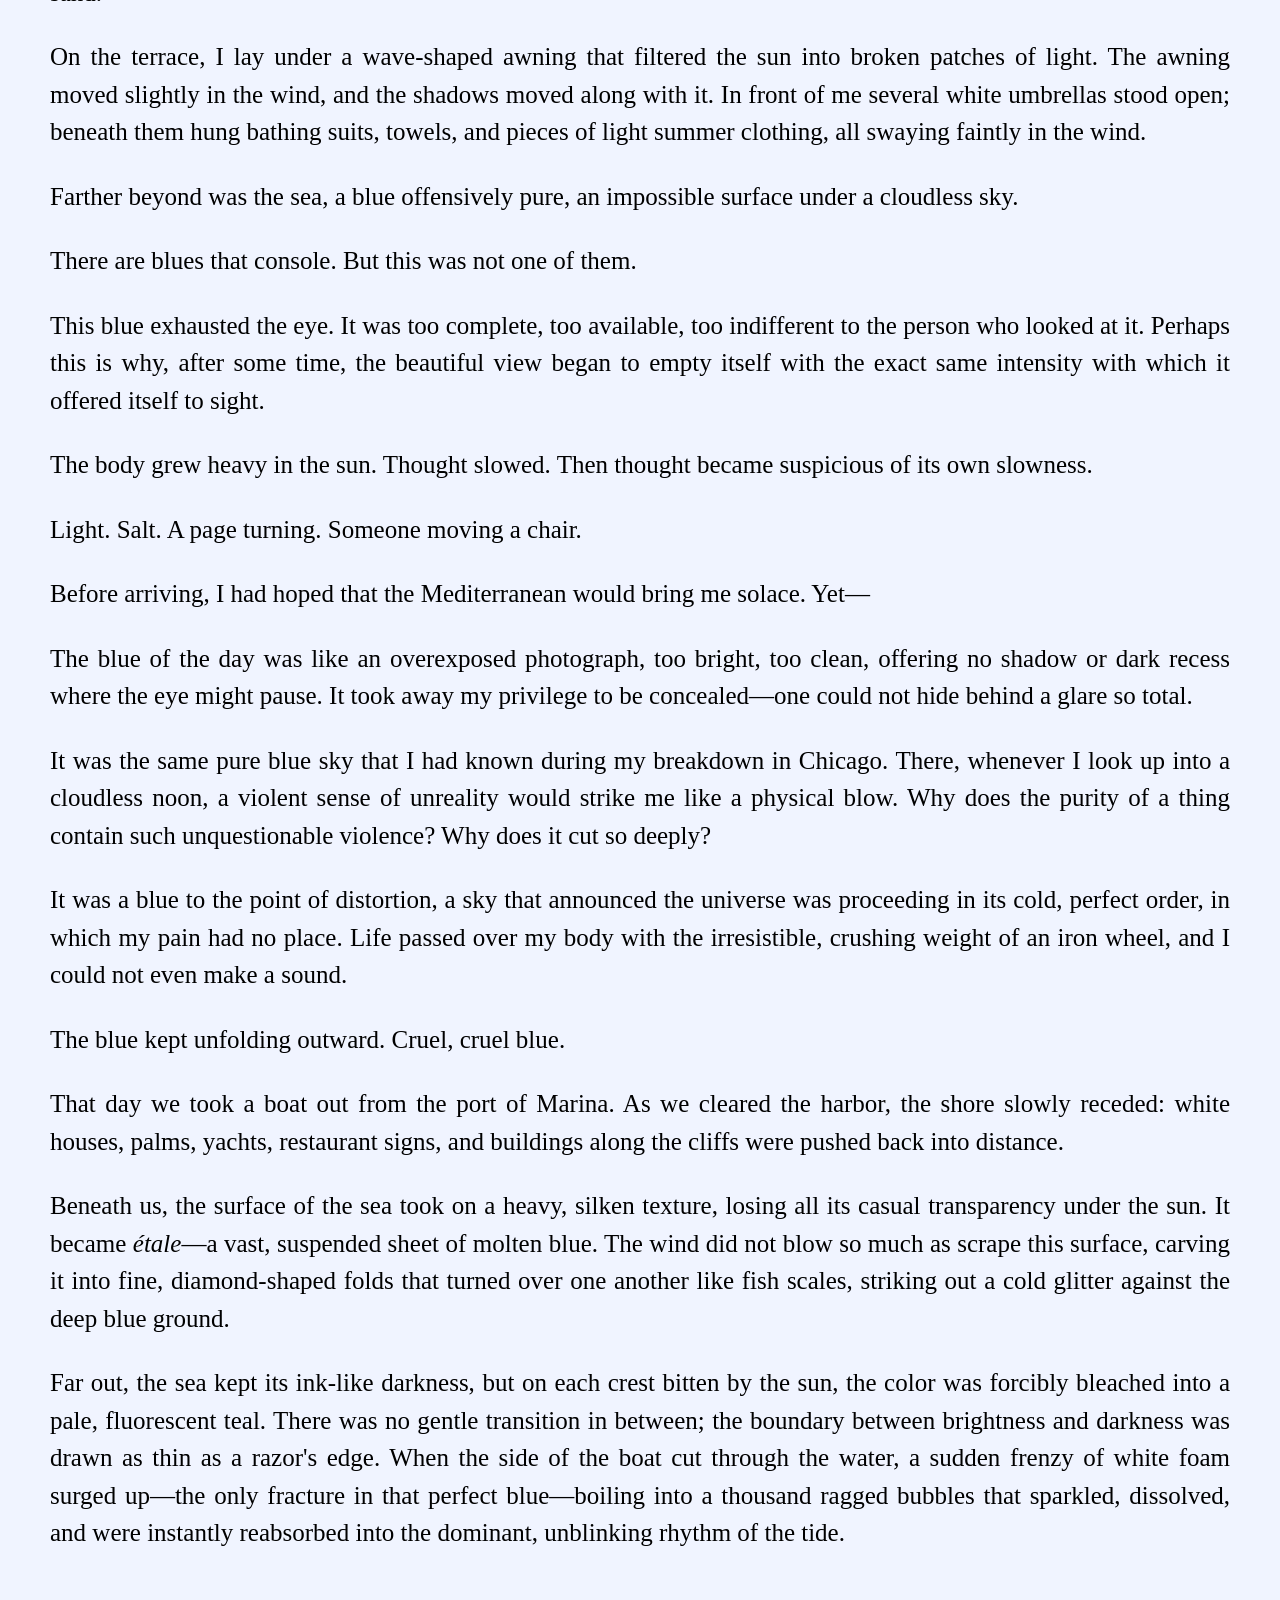
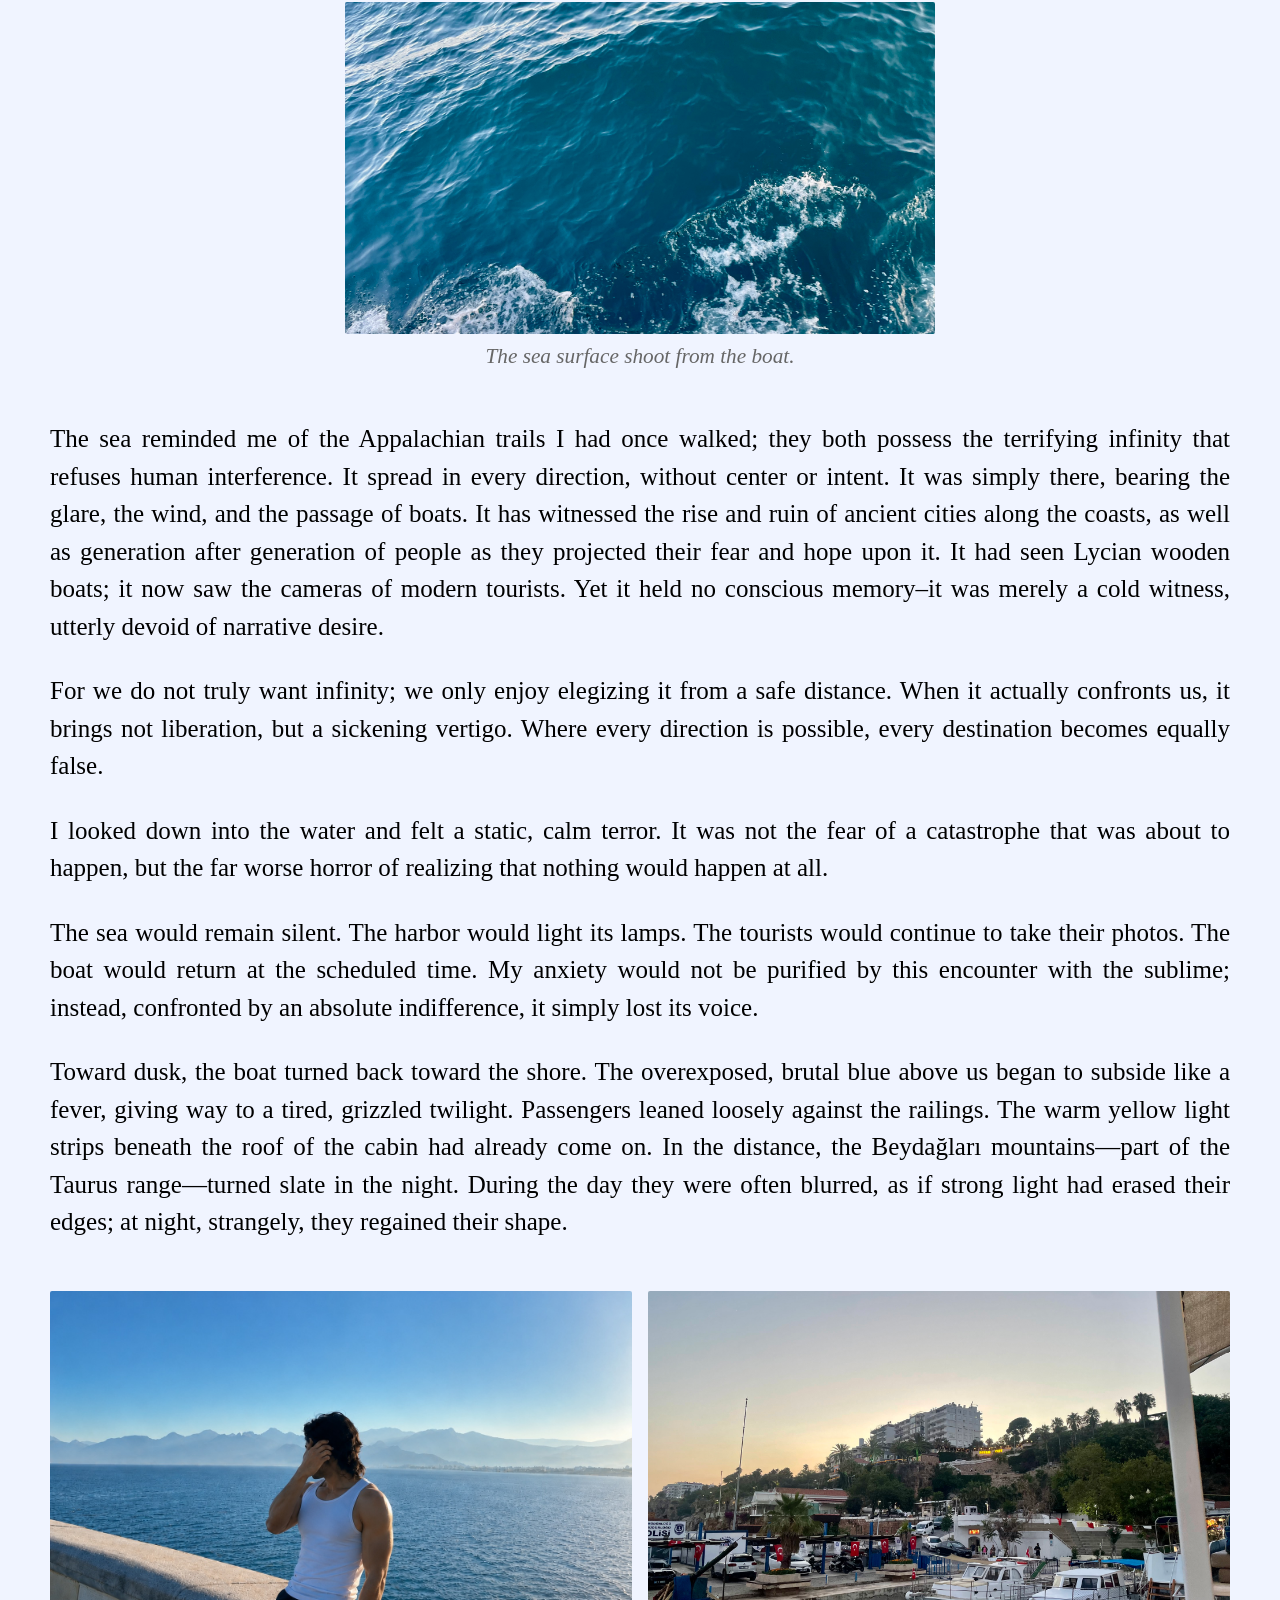
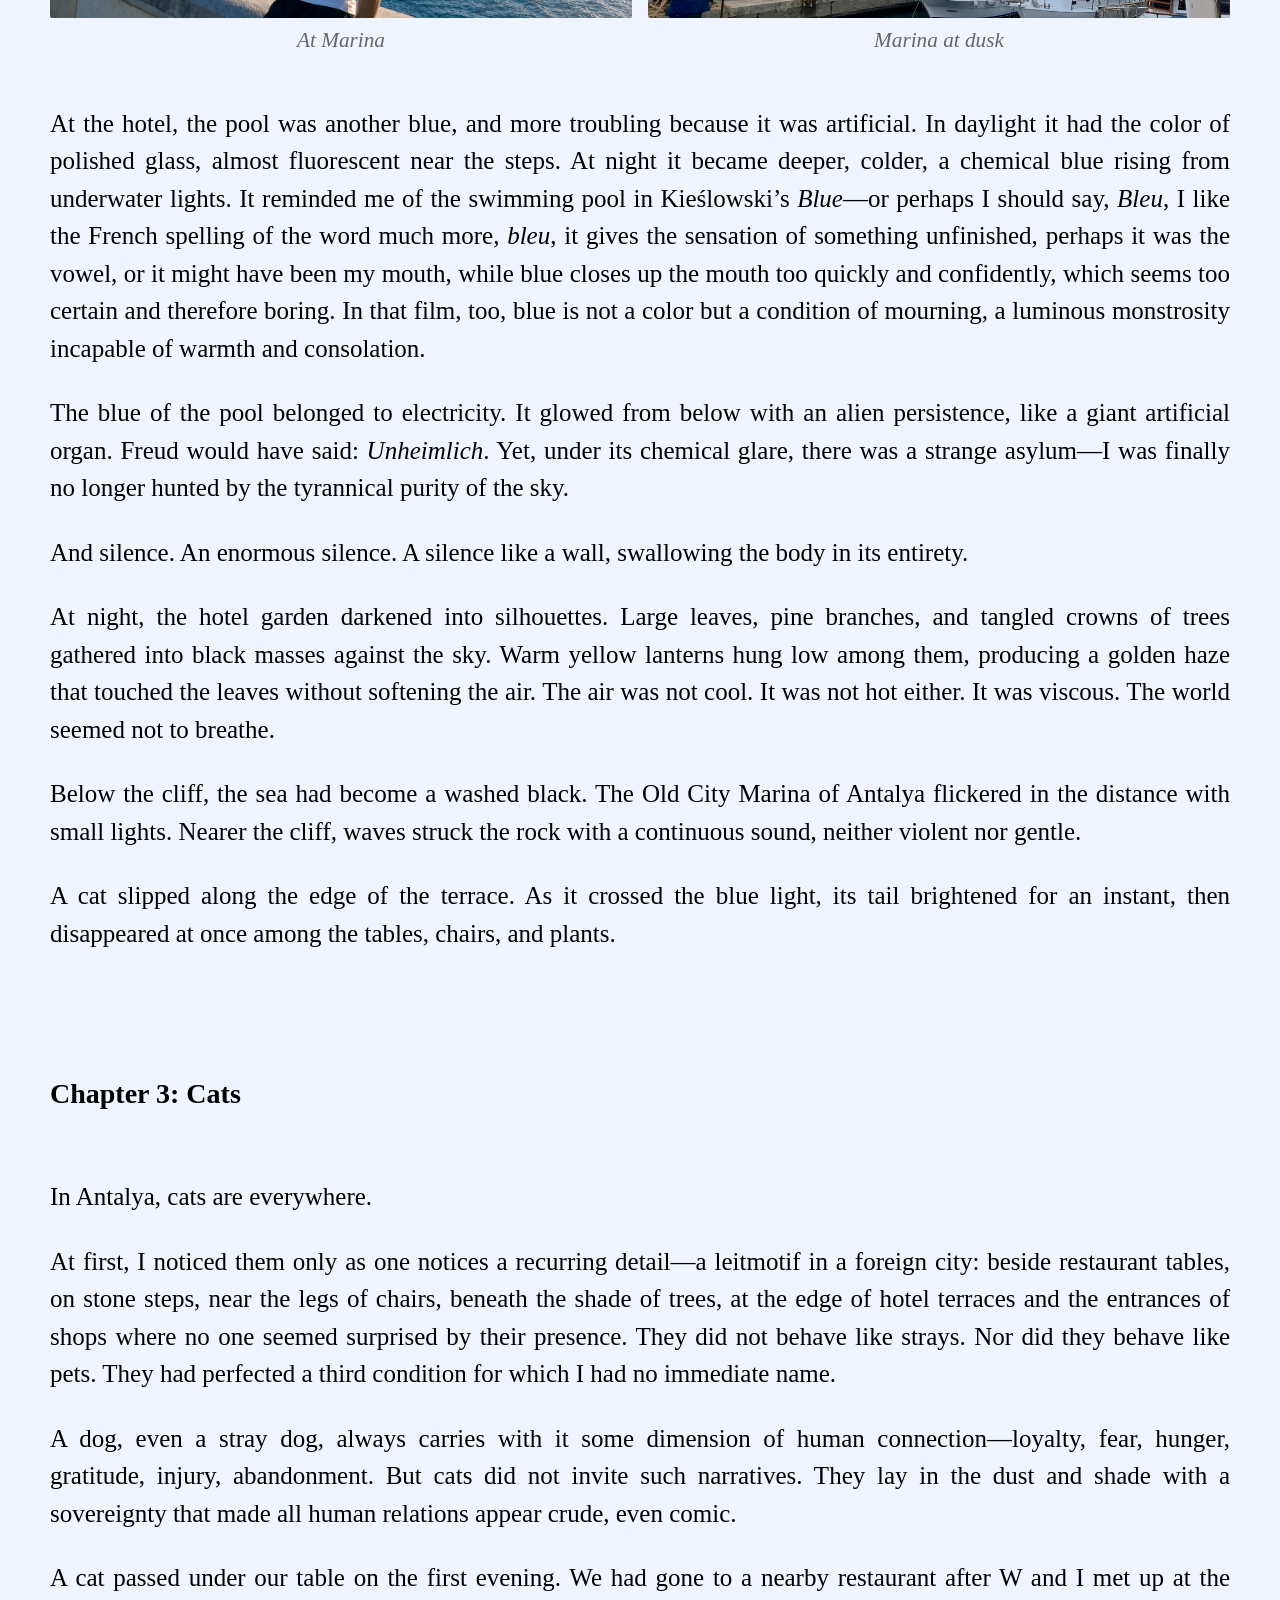
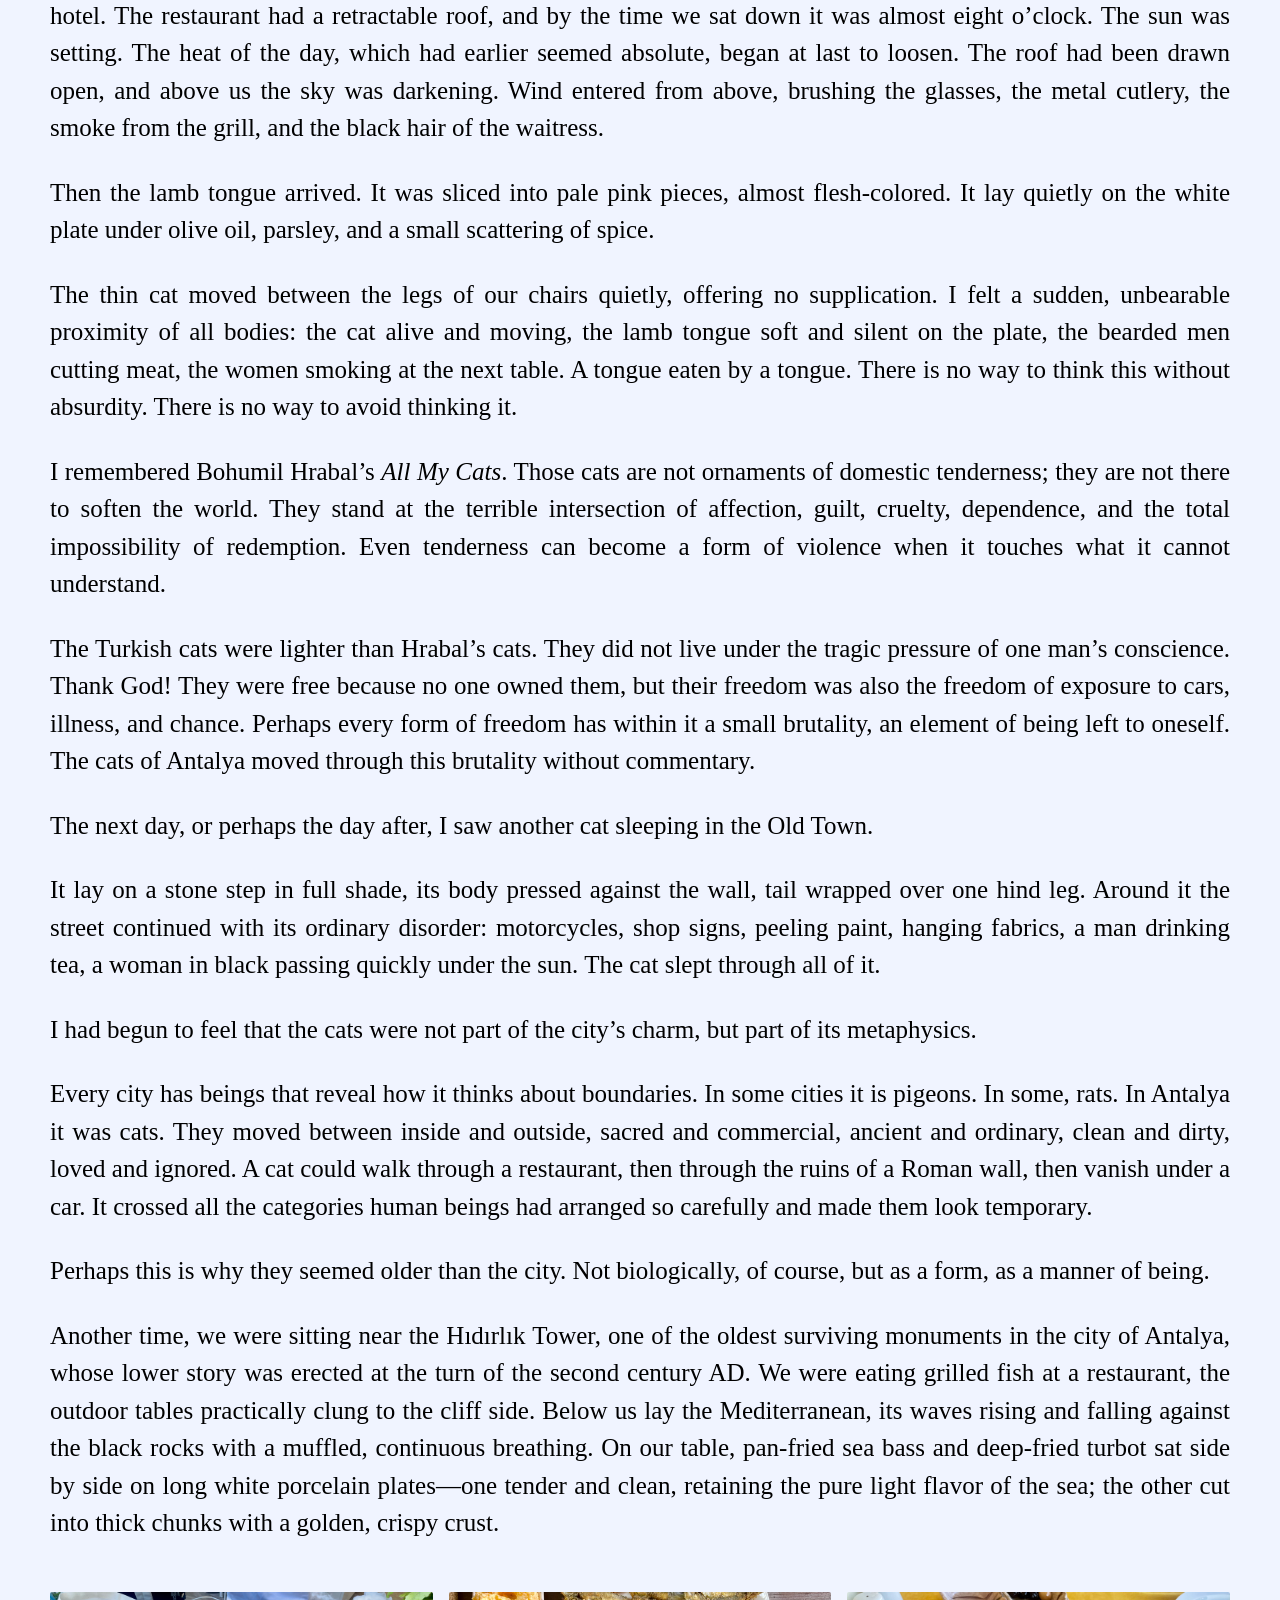
==== commit 39bd0370: "Add files via upload" ====
--- a/fire.html
+++ b/fire.html
@@ -23,13 +23,14 @@
       <main class="essay-content">
         <h2>A Lycian Fire</h2>
         <p class="translation" style="margin-bottom: 27px;">July 2026</p>
-
+        <br/><br/>
         <div class="epigraph">
         <p class="epigraph-text">For now we see through a glass, darkly; but then face to face.</p>
-        <p class="epigraph-source">— 1 Corinthians 13:12</p>
+        <p class="epigraph-source">— 1 Corinthians 13:12</p><br/>
         </div>
 
-         <h3>Chapter 1: The Eternal Fire</h3>
+        
+        <h3>Chapter 1: The Eternal Fire</h3><br/>
 
         <p>
         I saw a flame on a Lycian slope.
@@ -203,9 +204,9 @@
         
         <p>
         When I finally reached the summit, the field of vision opened narrowly. Beyond the dry branches and stones, mountains unfolded in layers, and the Mediterranean Sea lay at their end. Because the mountains blocked it, the sea did not appear vast. What shook me was the nearly indivisible line between sky and water, and the fragile, milky blue that seemed ready to evaporate at any moment. The sea did not glitter even a bit. It remained there at a distance, a vast, inert presence, like an answer that no longer wishes to speak.
-        </p>
-
-        <h3>Chapter 2: Blue</h3>
+        </p><br/>
+
+        <h3>Chapter 2: Blue</h3><br/>
 
         <p>
         Before seeing Antalya, I saw Anatolia from the air.
@@ -388,9 +389,9 @@
 
         <p>
         A cat slipped along the edge of the terrace. As it crossed the blue light, its tail brightened for an instant, then disappeared at once among the tables, chairs, and plants.
-        </p>
-
-        <h3>Chapter 3: Cats</h3>
+        </p><br/>
+
+        <h3>Chapter 3: Cats</h3><br/>
 
         <p>
         In Antalya, cats are everywhere.
@@ -505,9 +506,9 @@
 
         <p>
         It walks onto a sun-bleached stone, stops, and licks its paw.
-        </p>
-
-        <h3>Chapter 4: Stones</h3>
+        </p><br/>
+
+        <h3>Chapter 4: Stones</h3><br/>
 
         <p>
         Civilization remains, in the end, in the form of stones.
@@ -696,9 +697,9 @@
 
         <p>
         <i>Death.</i>
-        </p>
-
-        <h3>Chapter 5: City of the Dead</h3>
+        </p><br/>
+
+        <h3>Chapter 5: City of the Dead</h3><br/>
 
         <p>
         Insects always remind me of death.
@@ -816,9 +817,9 @@
 
         <p>
         Through the white steel structure and the distant glass walls, one could see modern Antalya, with its yellow taxis and cafés here and there. The living always continue like this: waiting for a car, buying water, making a phone call, smoking, crossing the street. The air was full of heat, dust, and gasoline.
-        </p>
-
-        <h3>Chapter 6: Glass</h3>
+        </p><br/>
+
+        <h3>Chapter 6: Glass</h3><br/>
 
         <p>
         W and I joked that Turkish architecture seemed a little confused, as if it could not decide to which style it wanted to belong.
@@ -871,9 +872,9 @@
 
         <p>
         It made me, strangely, feel relieved.
-        </p>
-
-        <h3>Chapter 7: Burning</h3>
+        </p><br/>
+
+        <h3>Chapter 7: Burning</h3><br/>
 
         <p>
         The bodies of Turkish people are hard to unsee. Not because they are especially beautiful or ugly, but because they do not seem to evade their own heaviness. The staff outside the airport, the men in restaurants, the people waiting by the road, the women dressed in black walking swiftly through the night—they all carried a certain unpolished physicality. The men’s beards were especially visible: thick, dark, reminding me of maturity, animality, and fatigue.
@@ -1032,7 +1033,7 @@
         <footer class="footnotes">
             <ol>
                 <li id="fn:1">
-                    <i>On the Way to Language</i>, trans. Peter D. Hertz and Joan Stambaugh (San Francisco: HarperSanFrancisco, 1982) 
+                    Martin Heidegger, <i>On the Way to Language</i>, trans. Peter D. Hertz and Joan Stambaugh (New York: HarperOne, 1982) 
                     <a href="#fnref:1" class="reversefootnote">↩</a>
                 </li>
                 <li id="fn:2">
--- a/style.css
+++ b/style.css
@@ -14,7 +14,7 @@
   --text-color: #000;
   --muted-text: #666;
   --soft-text: #222;
-  --link-color: rgb(166, 0, 255);
+  --link-color: rgb(110, 0, 199);
   --rule-color: #666;
 
   --page-max-width: 2000px;
@@ -34,7 +34,7 @@
   --h2-size: 2em;
   --h2-margin: 28px 0 12px 0;
   --h3-size: 1.5em;
-  --h3-margin: 60px 0 30px 0;
+  --h3-margin: 100px 0 50px 0;
 
   --reading-list-size: 17px;
   --reading-list-gap: 8px;
@@ -42,7 +42,7 @@
   --blockquote-margin: 30px 7%;
   --blockquote-line-height: 1.45;
 
-  --caption-size: 1rem;
+  --caption-size: 1em;
   --footnote-size: 0.9em;
 }
 
@@ -64,8 +64,8 @@
   --paragraph-align: justify;
   --h3-size: 28px;
   --h3-margin: 60px 0 30px 0;
-  --caption-size: 1rem;
-  --footnote-size: 0.86em;
+  --caption-size: 0.85em;
+  --footnote-size: 0.85em;
 }
 
 body.page-writing {
@@ -287,6 +287,7 @@
   margin-bottom: 24px;
   color: #555;
   font-family: var(--font-serif);
+  font-size: 0.9em;
 }
 
 .essay-content blockquote {
@@ -297,6 +298,23 @@
 .essay-content .epigraph p {
   margin-bottom: 24px;
 }
+
+.scene-break {
+  text-align: center;
+  margin: 1.5em 0;
+  font-size: 1.5em;
+  color: #555555;
+}
+
+.dinkus {
+  text-align: center;
+  margin: 1.5em 0;
+  font-size: 1.2em;
+  letter-spacing: 0.5em;
+  color: #333333;
+}
+
+
 
 /* Footnotes */
 sup {
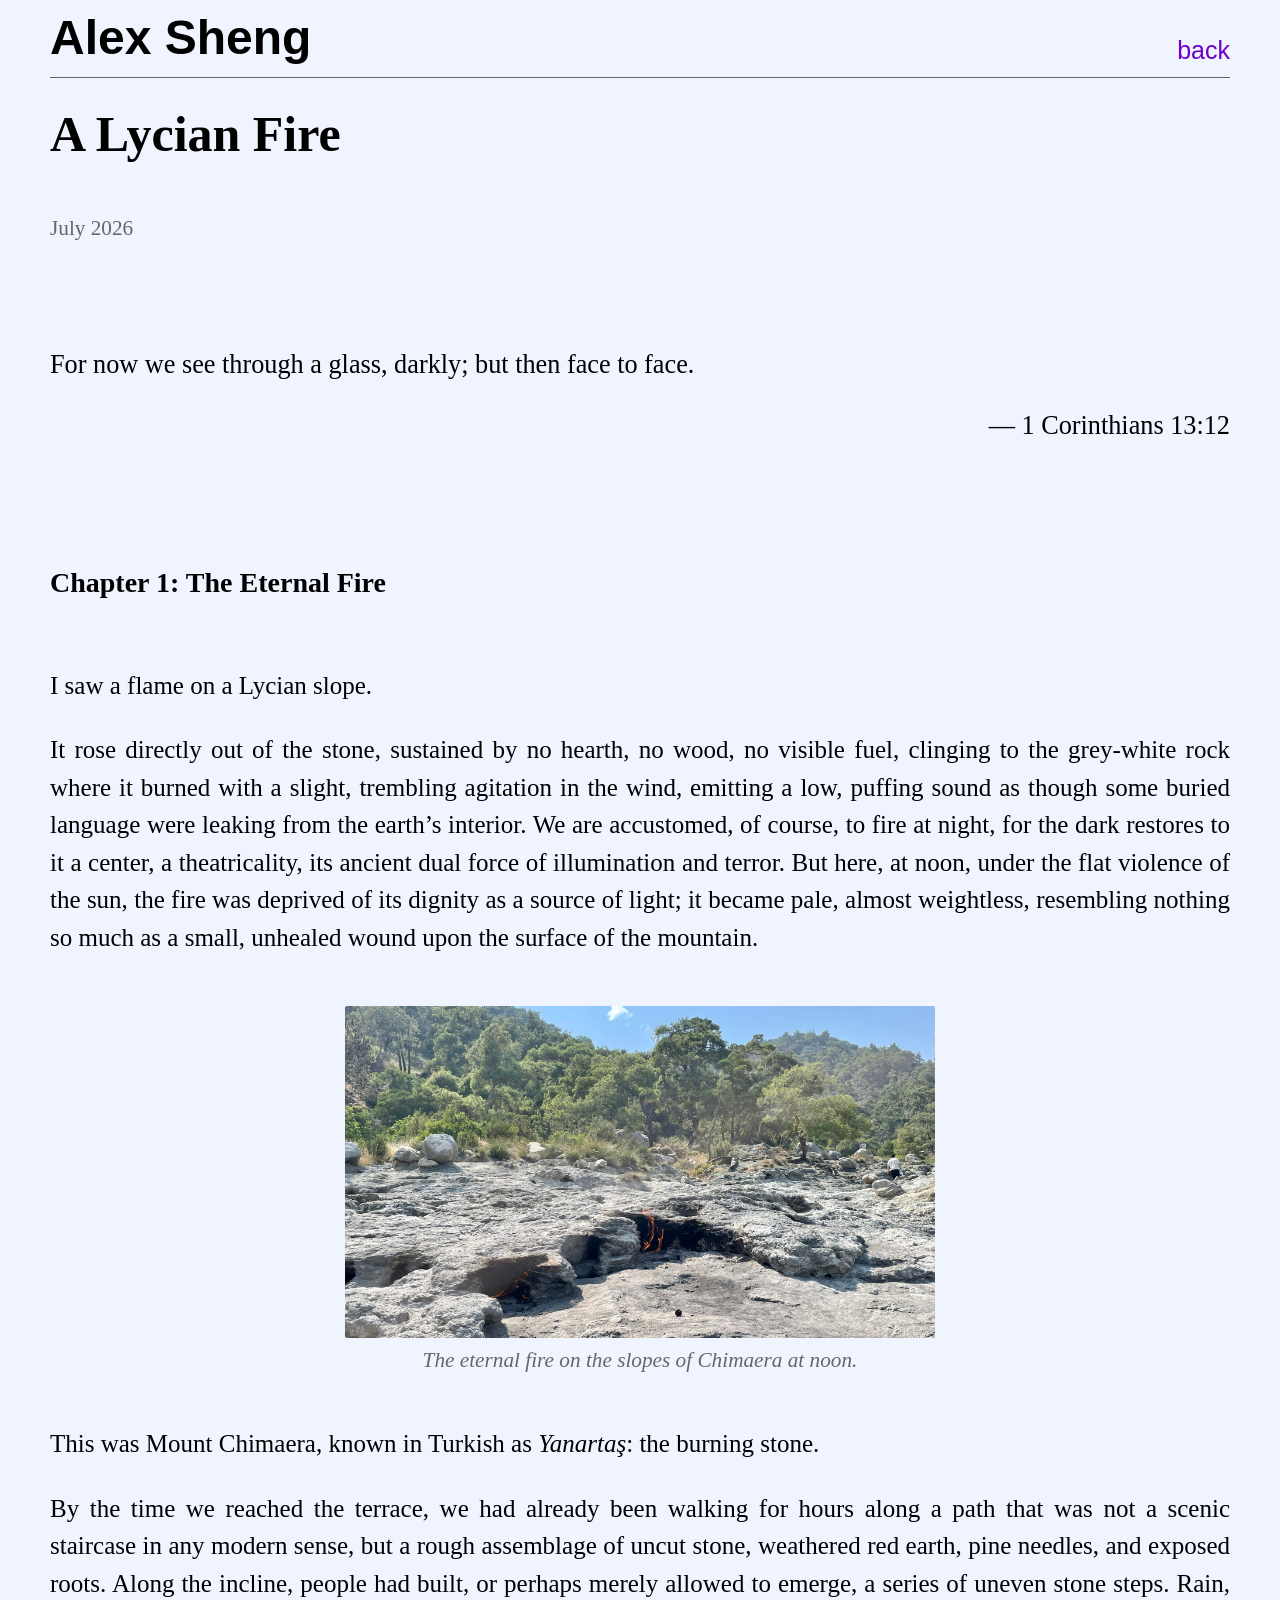
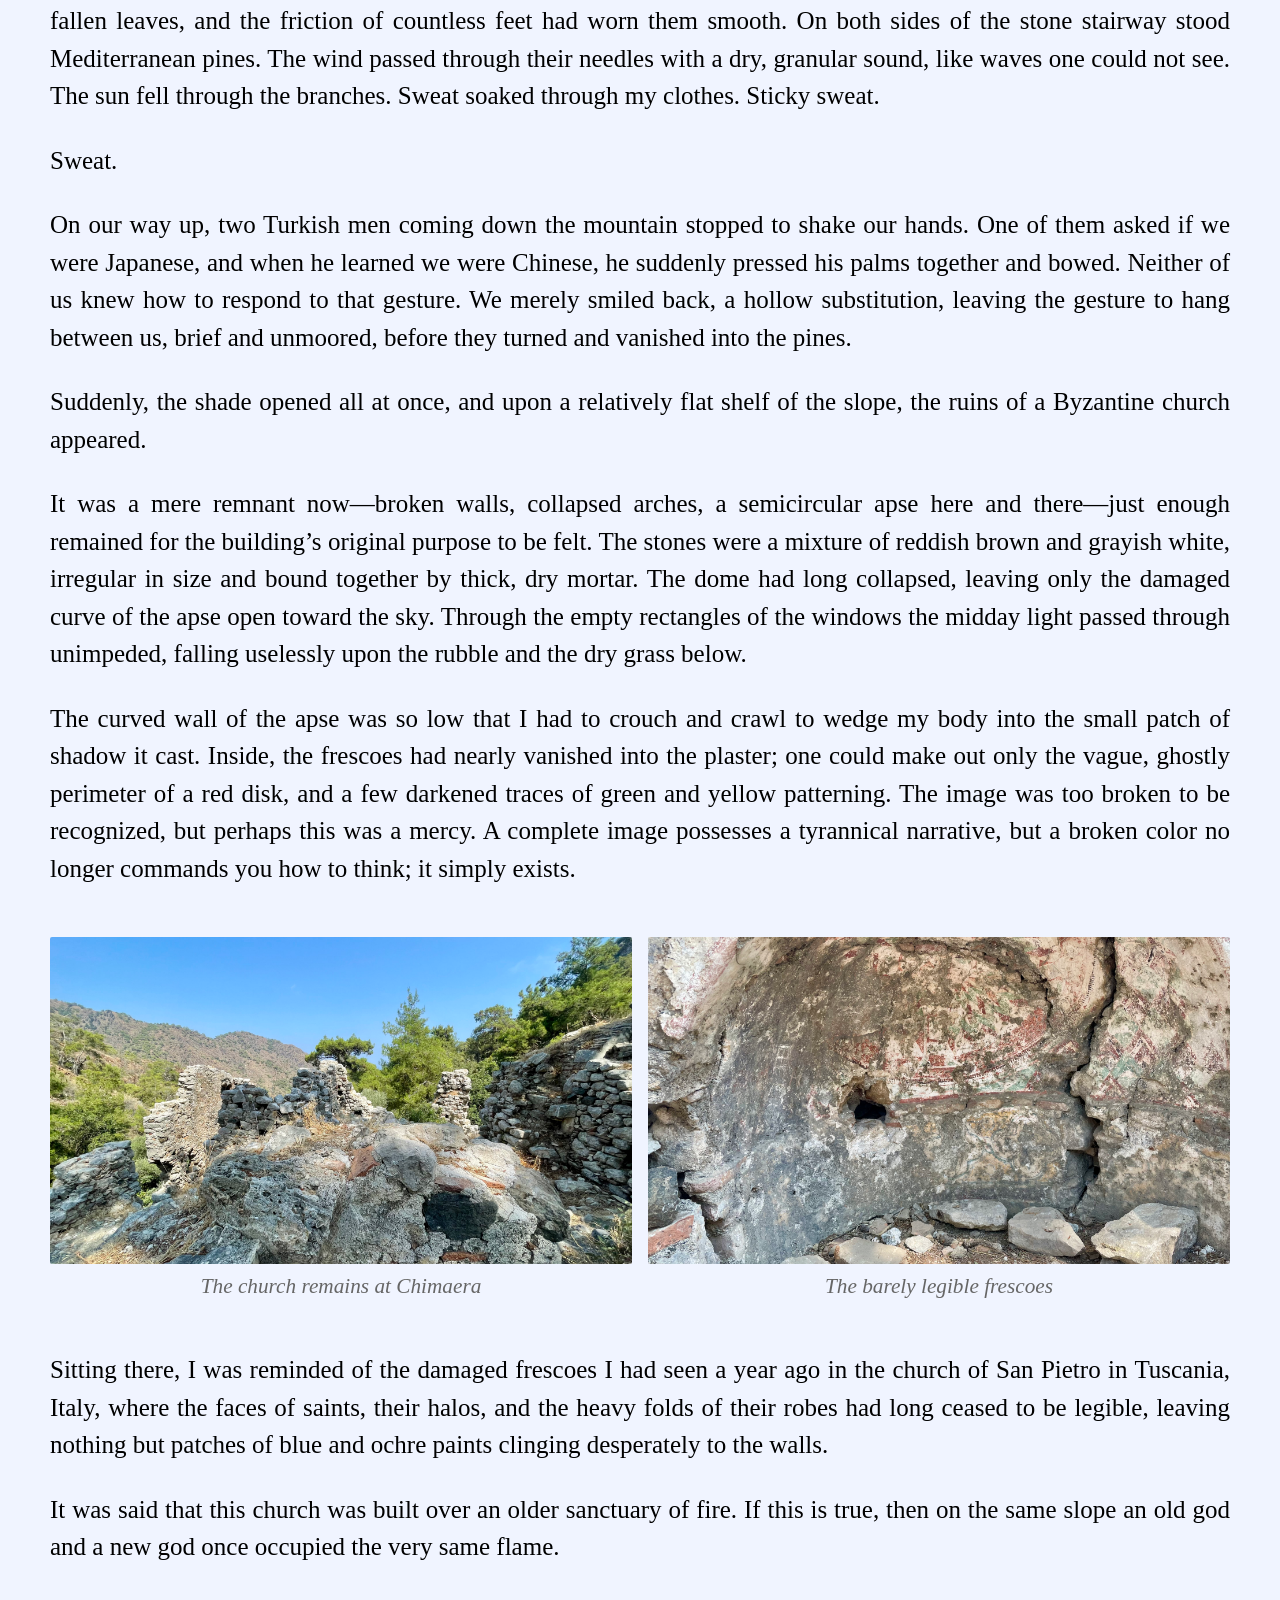
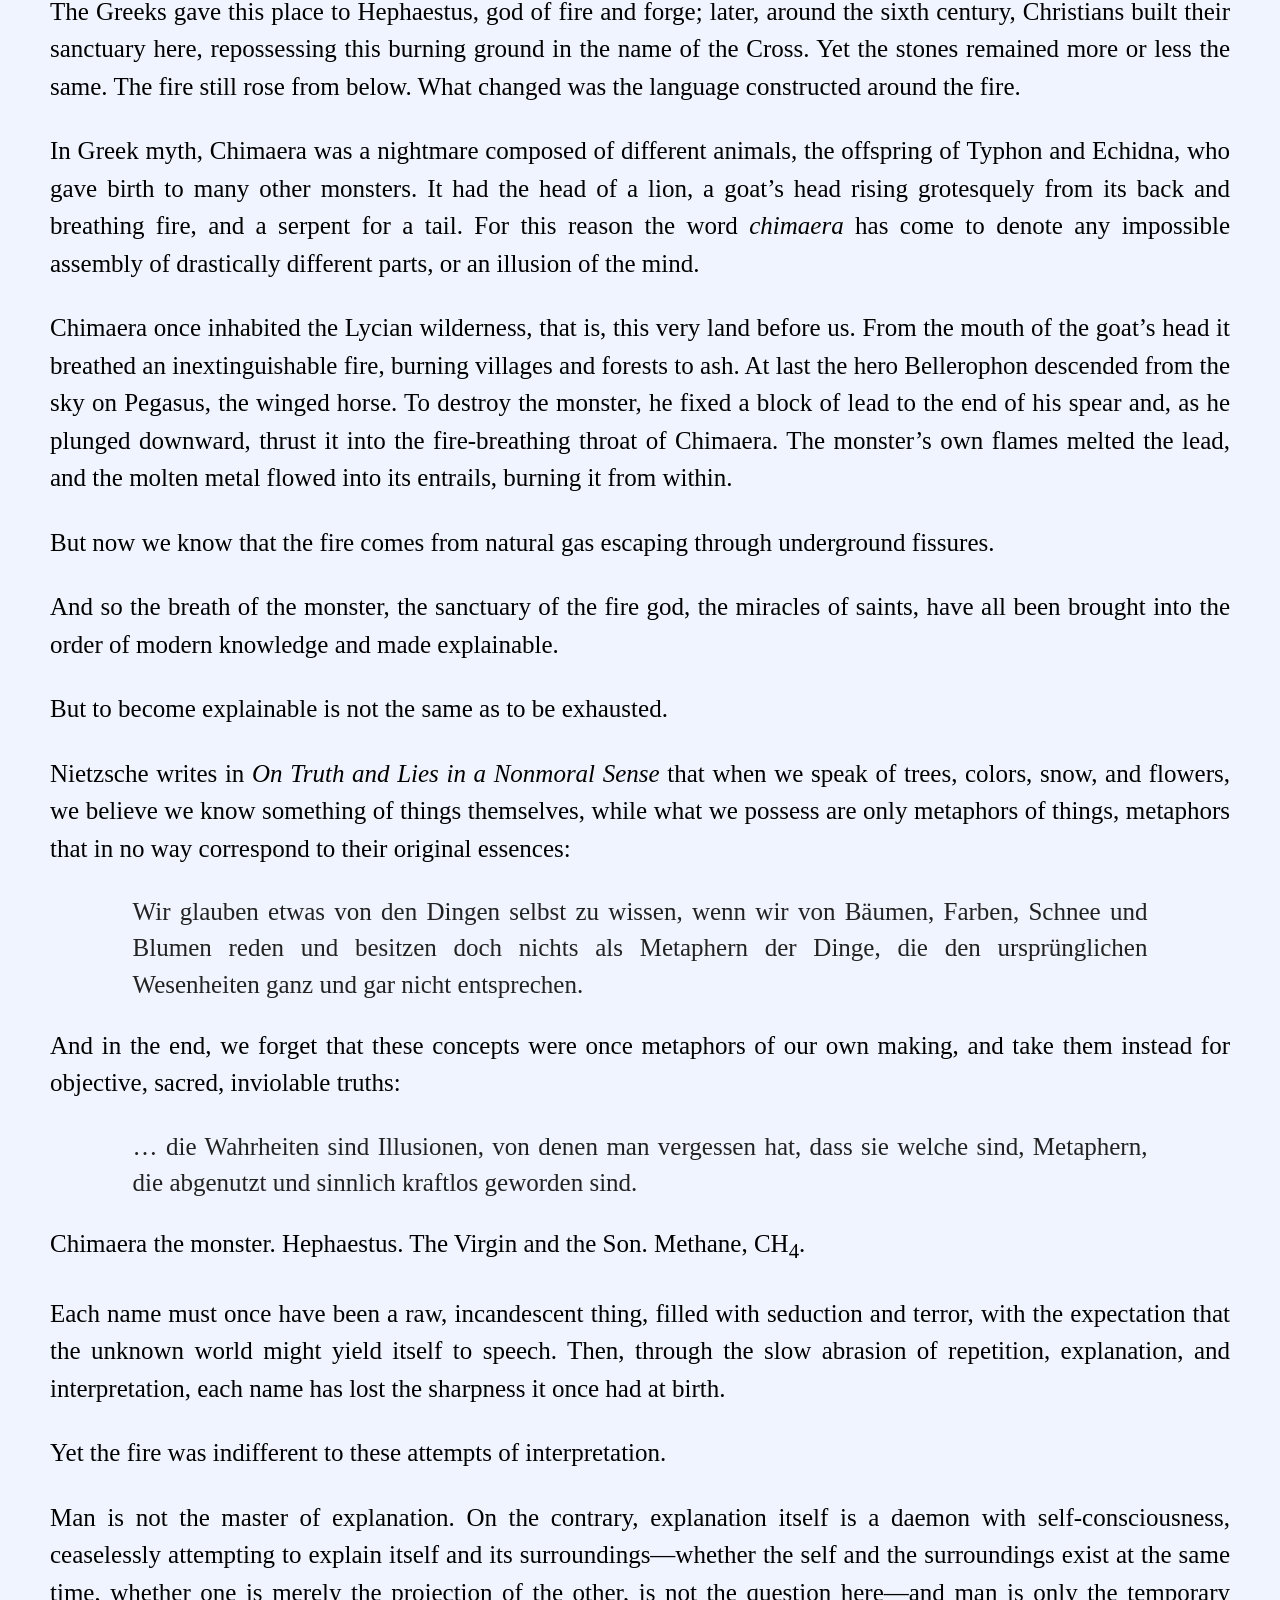
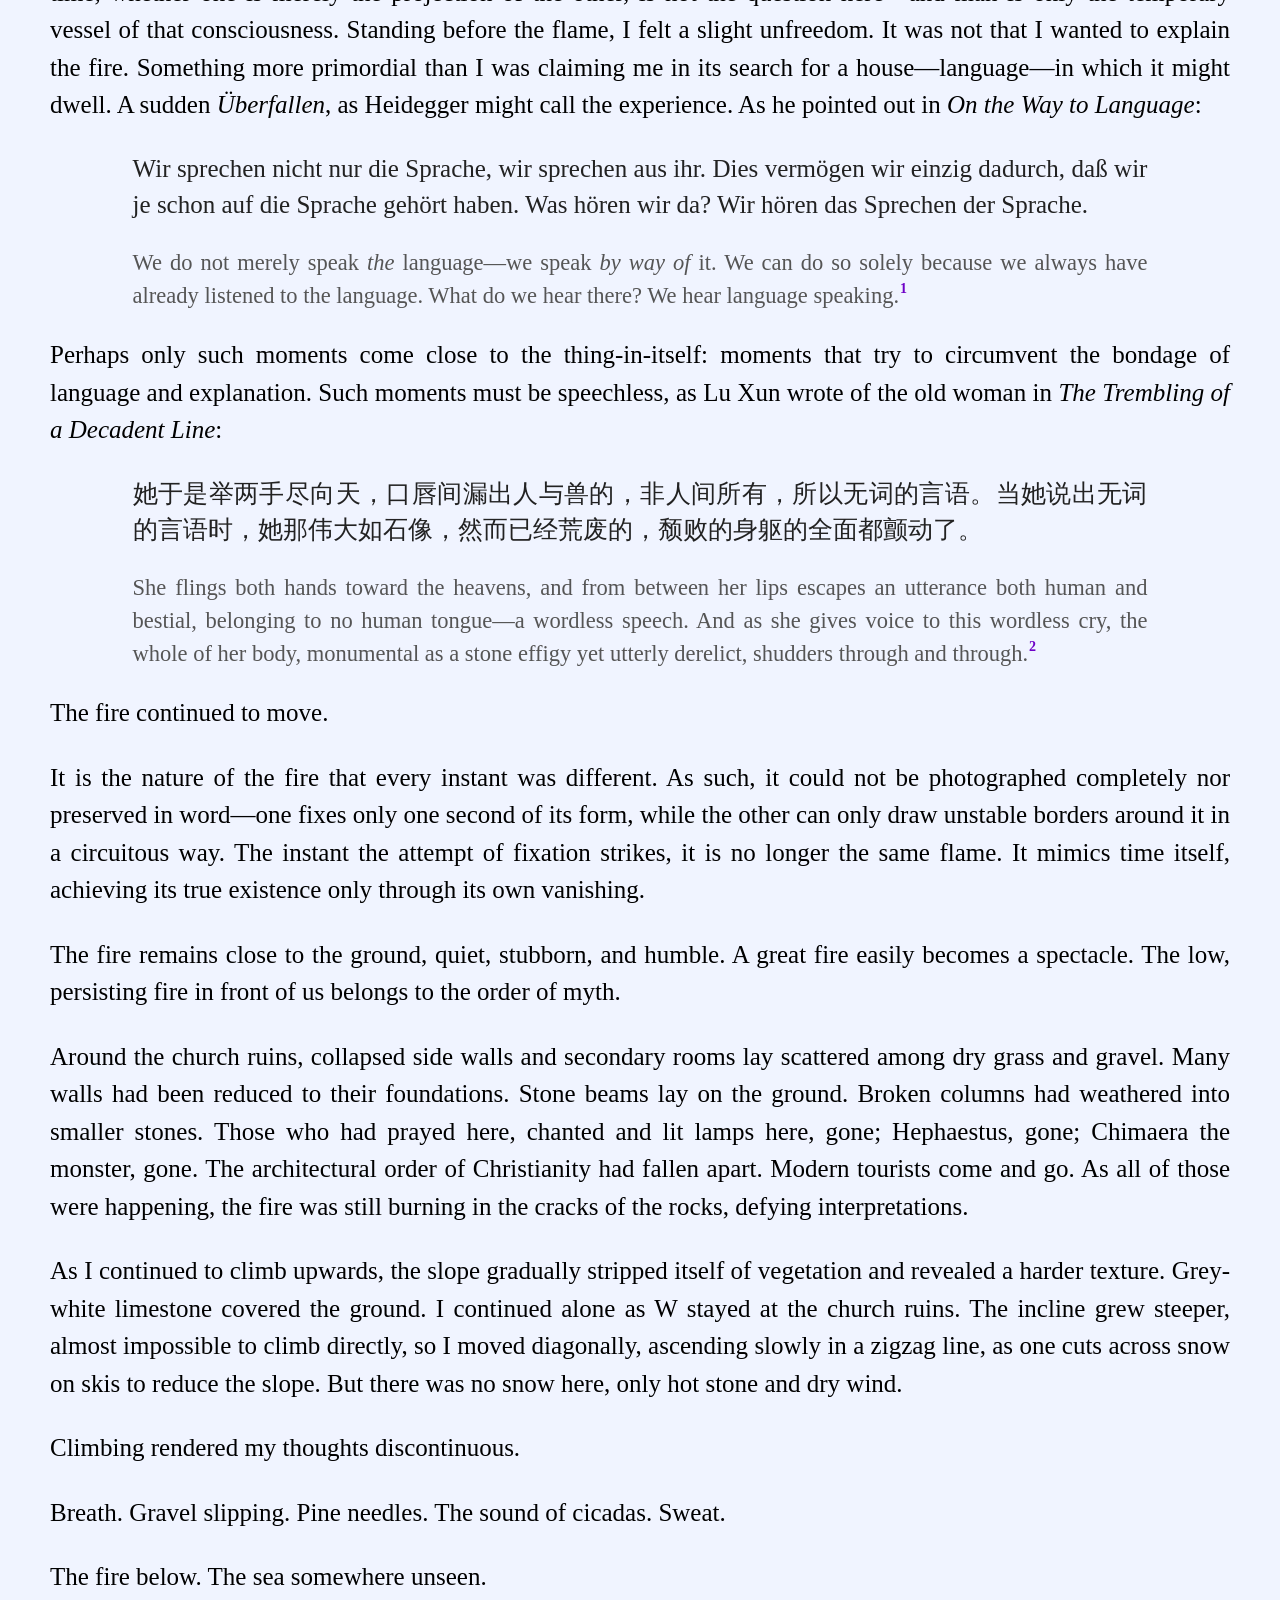
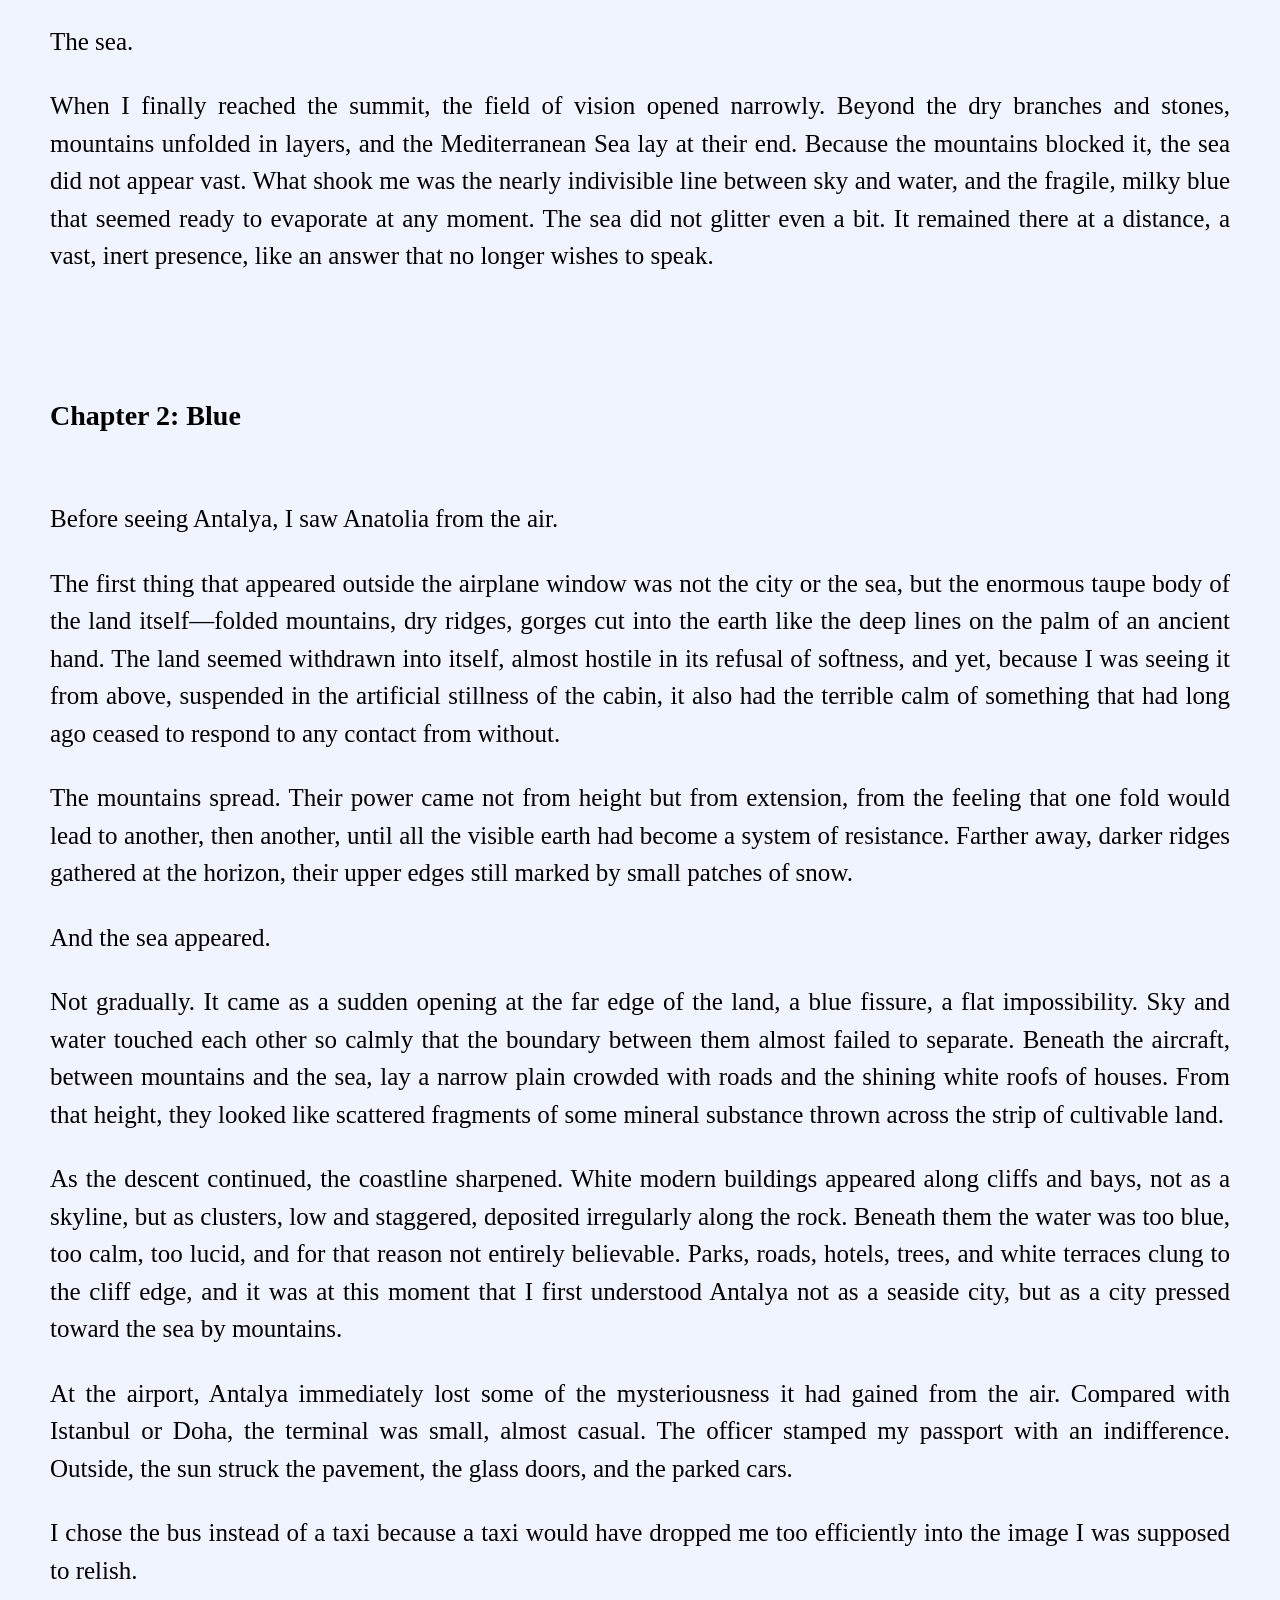
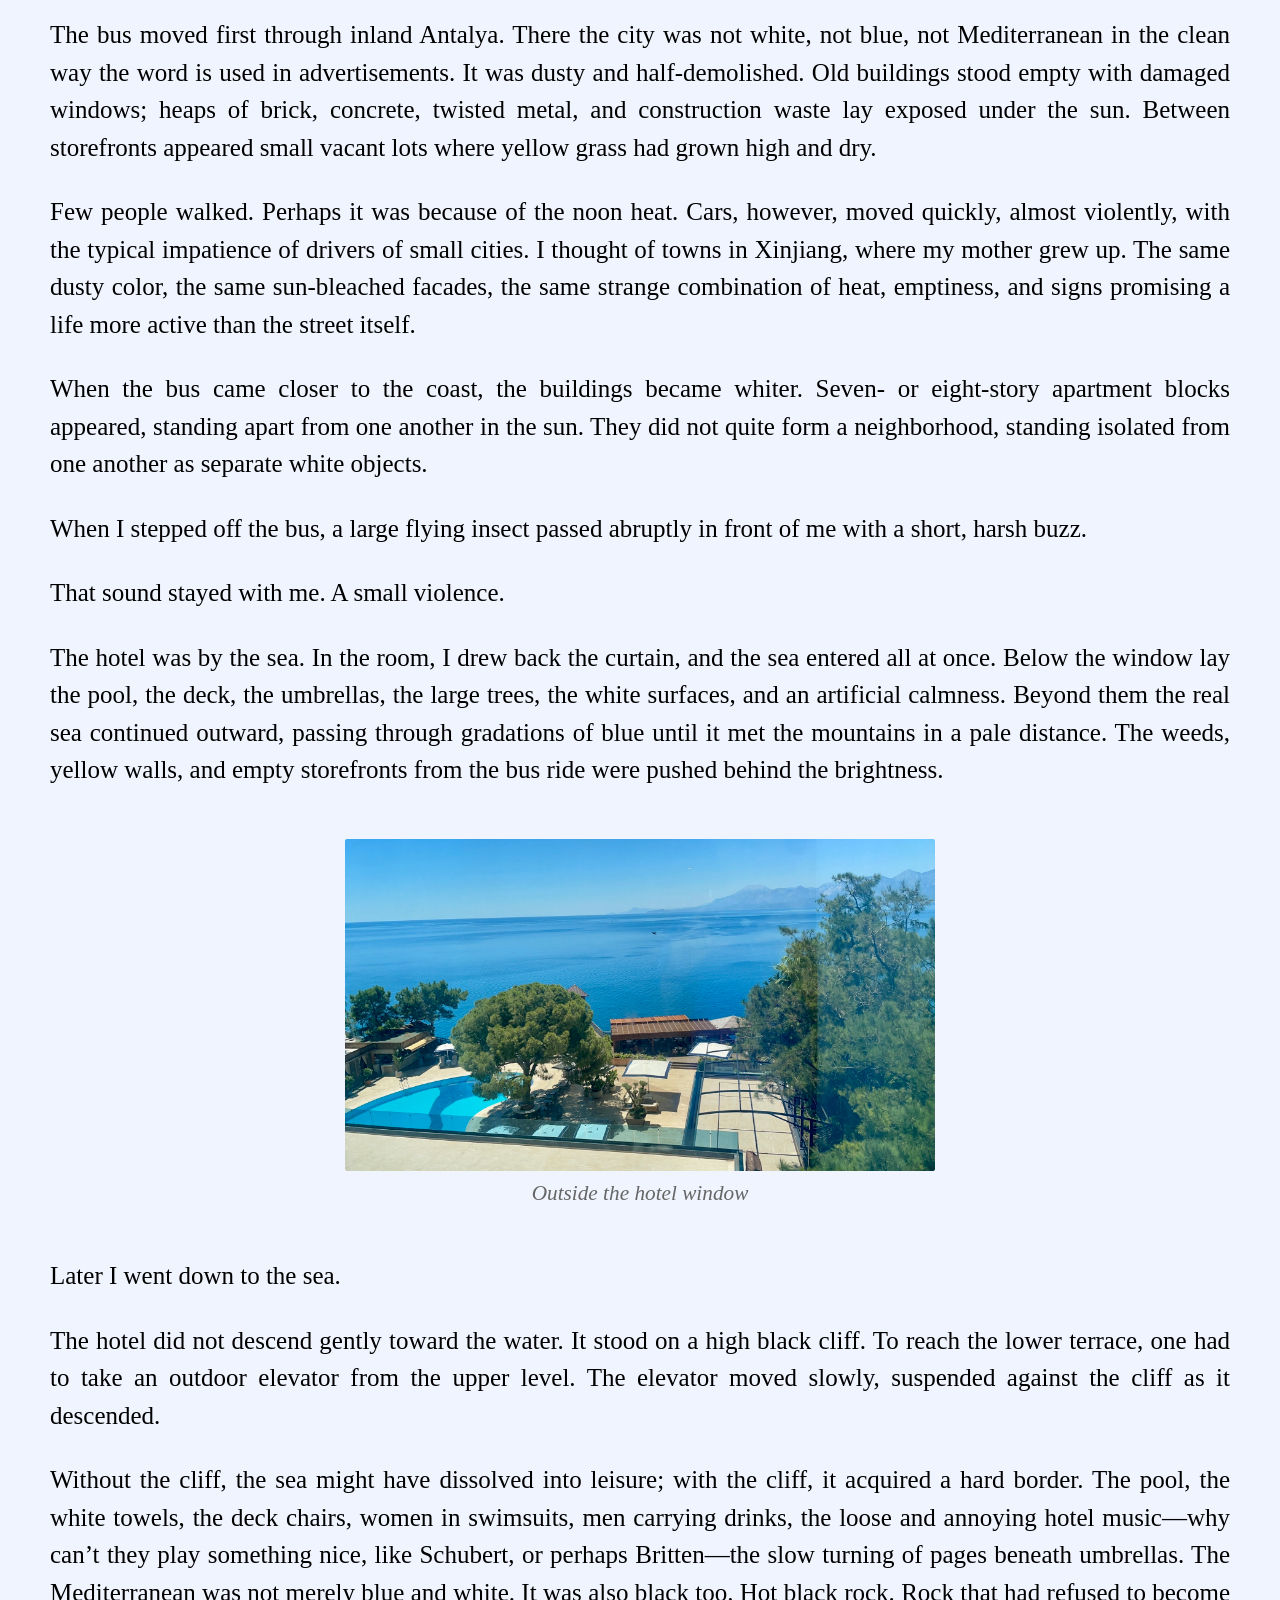
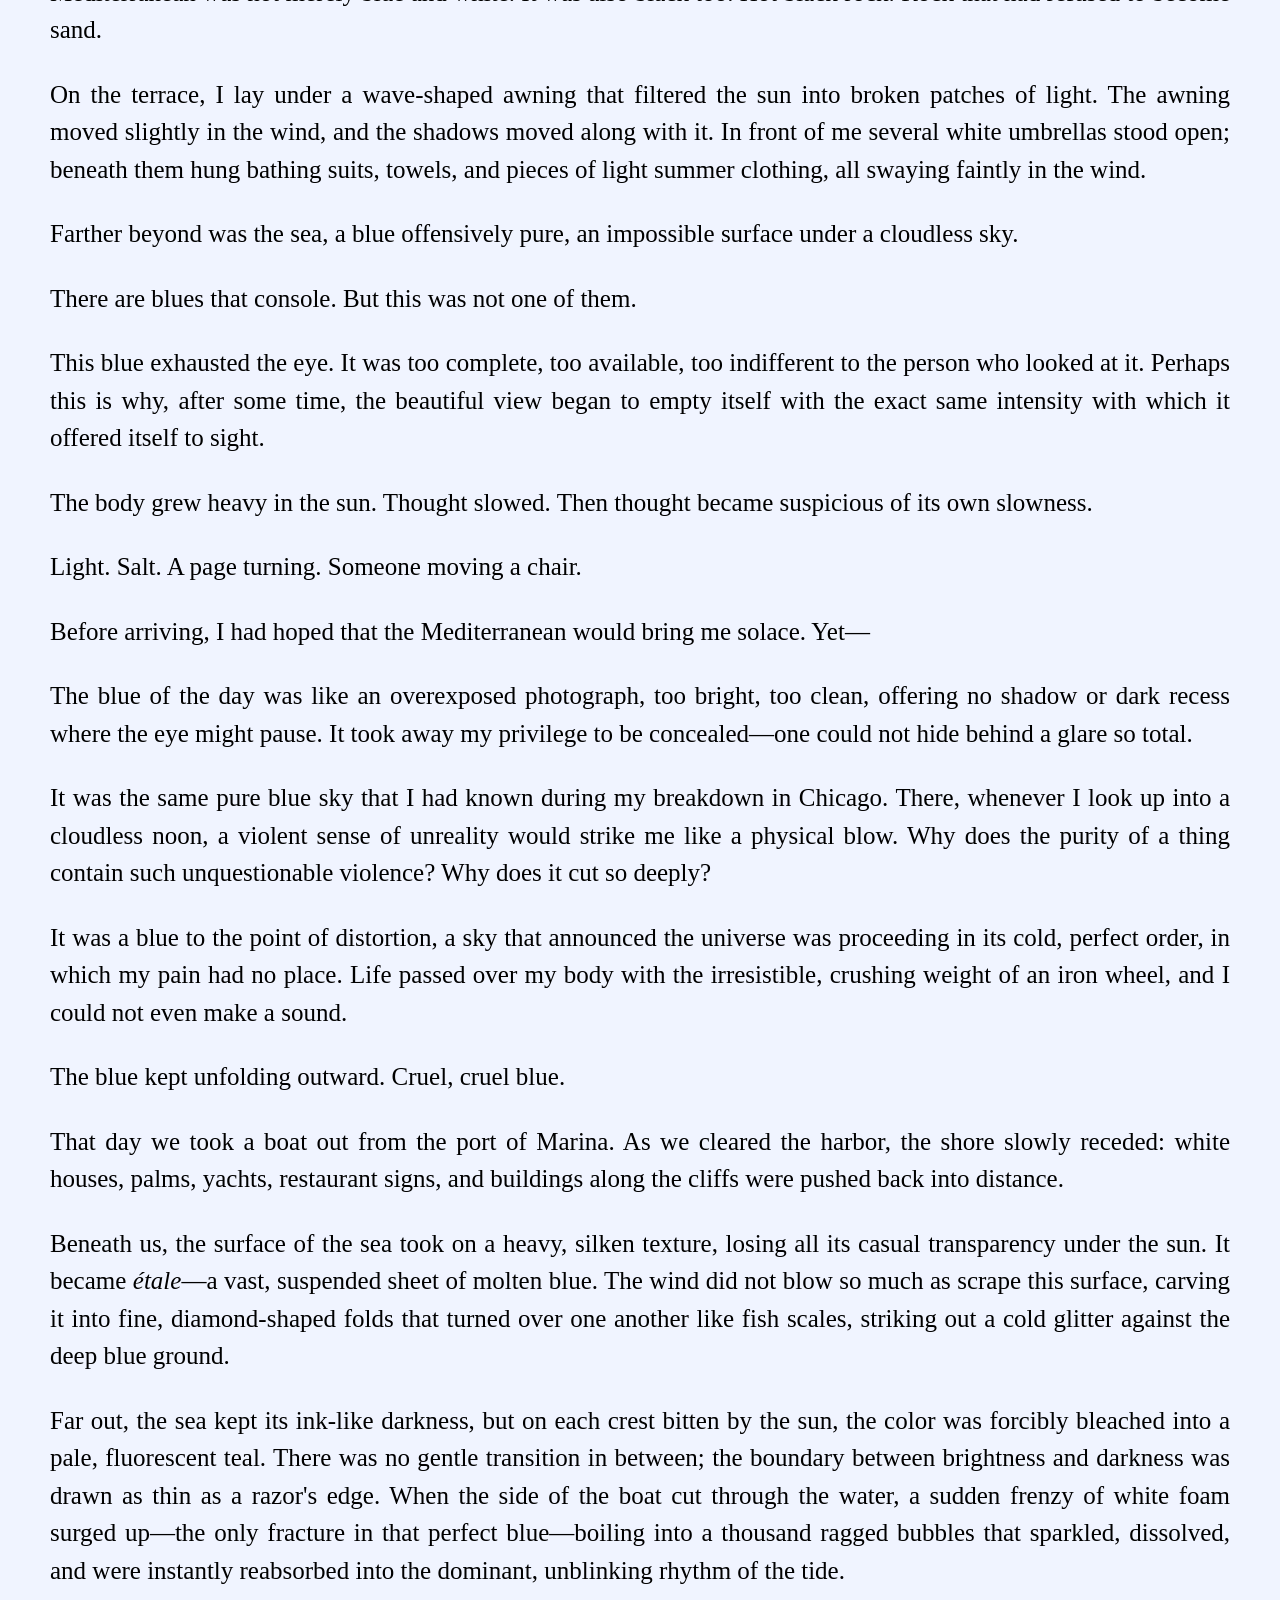
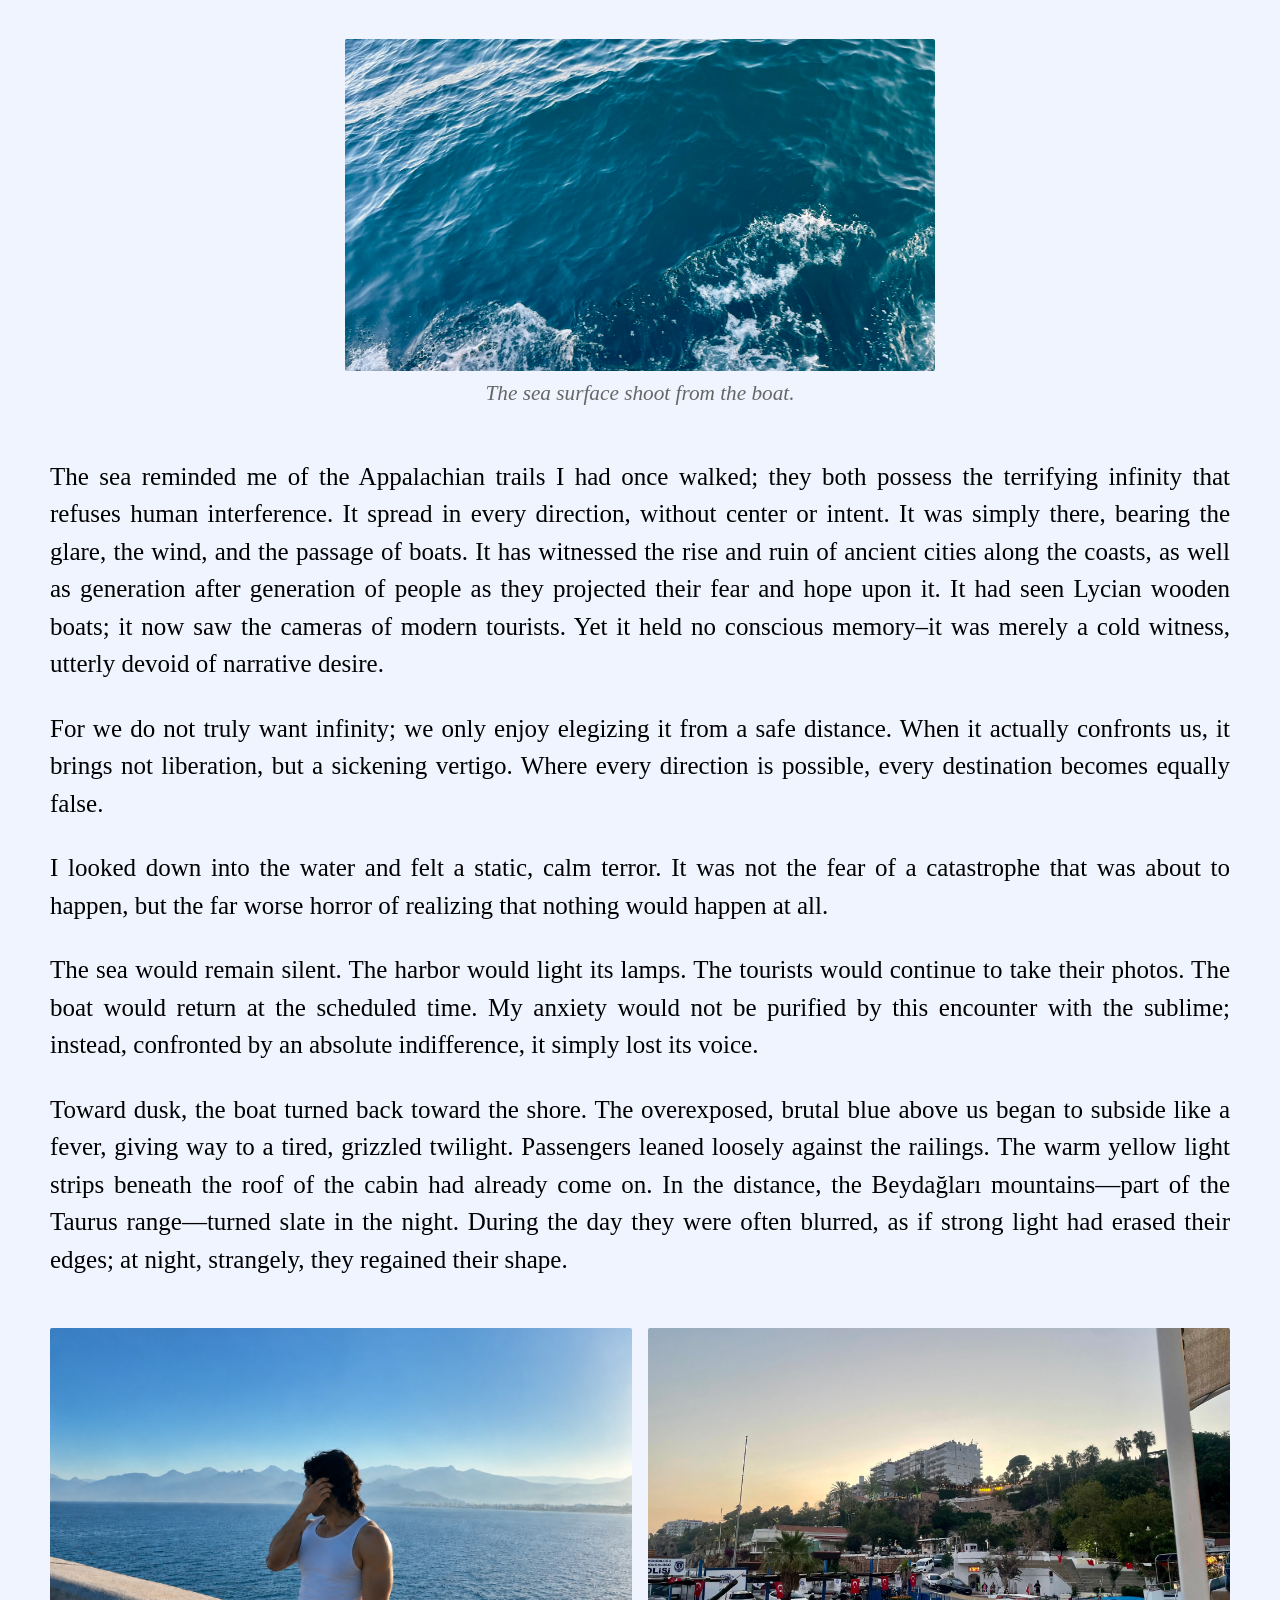
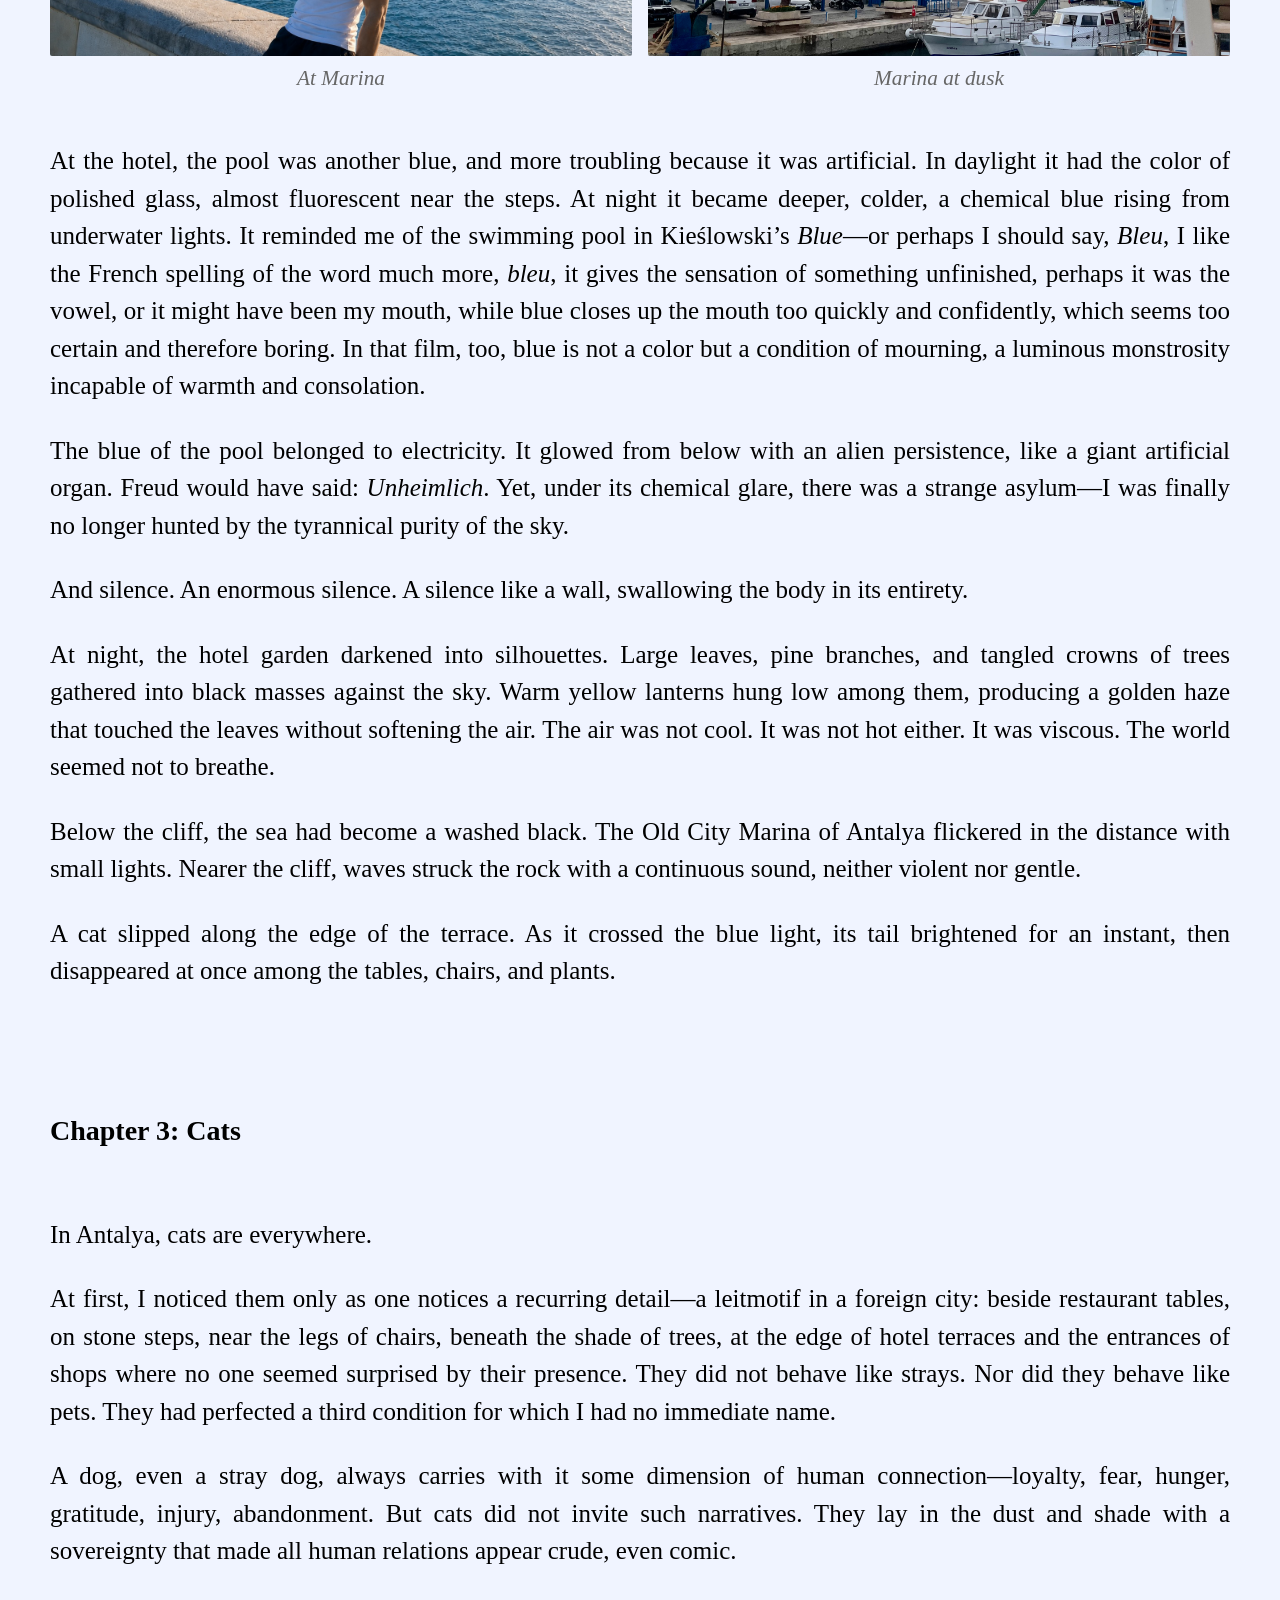
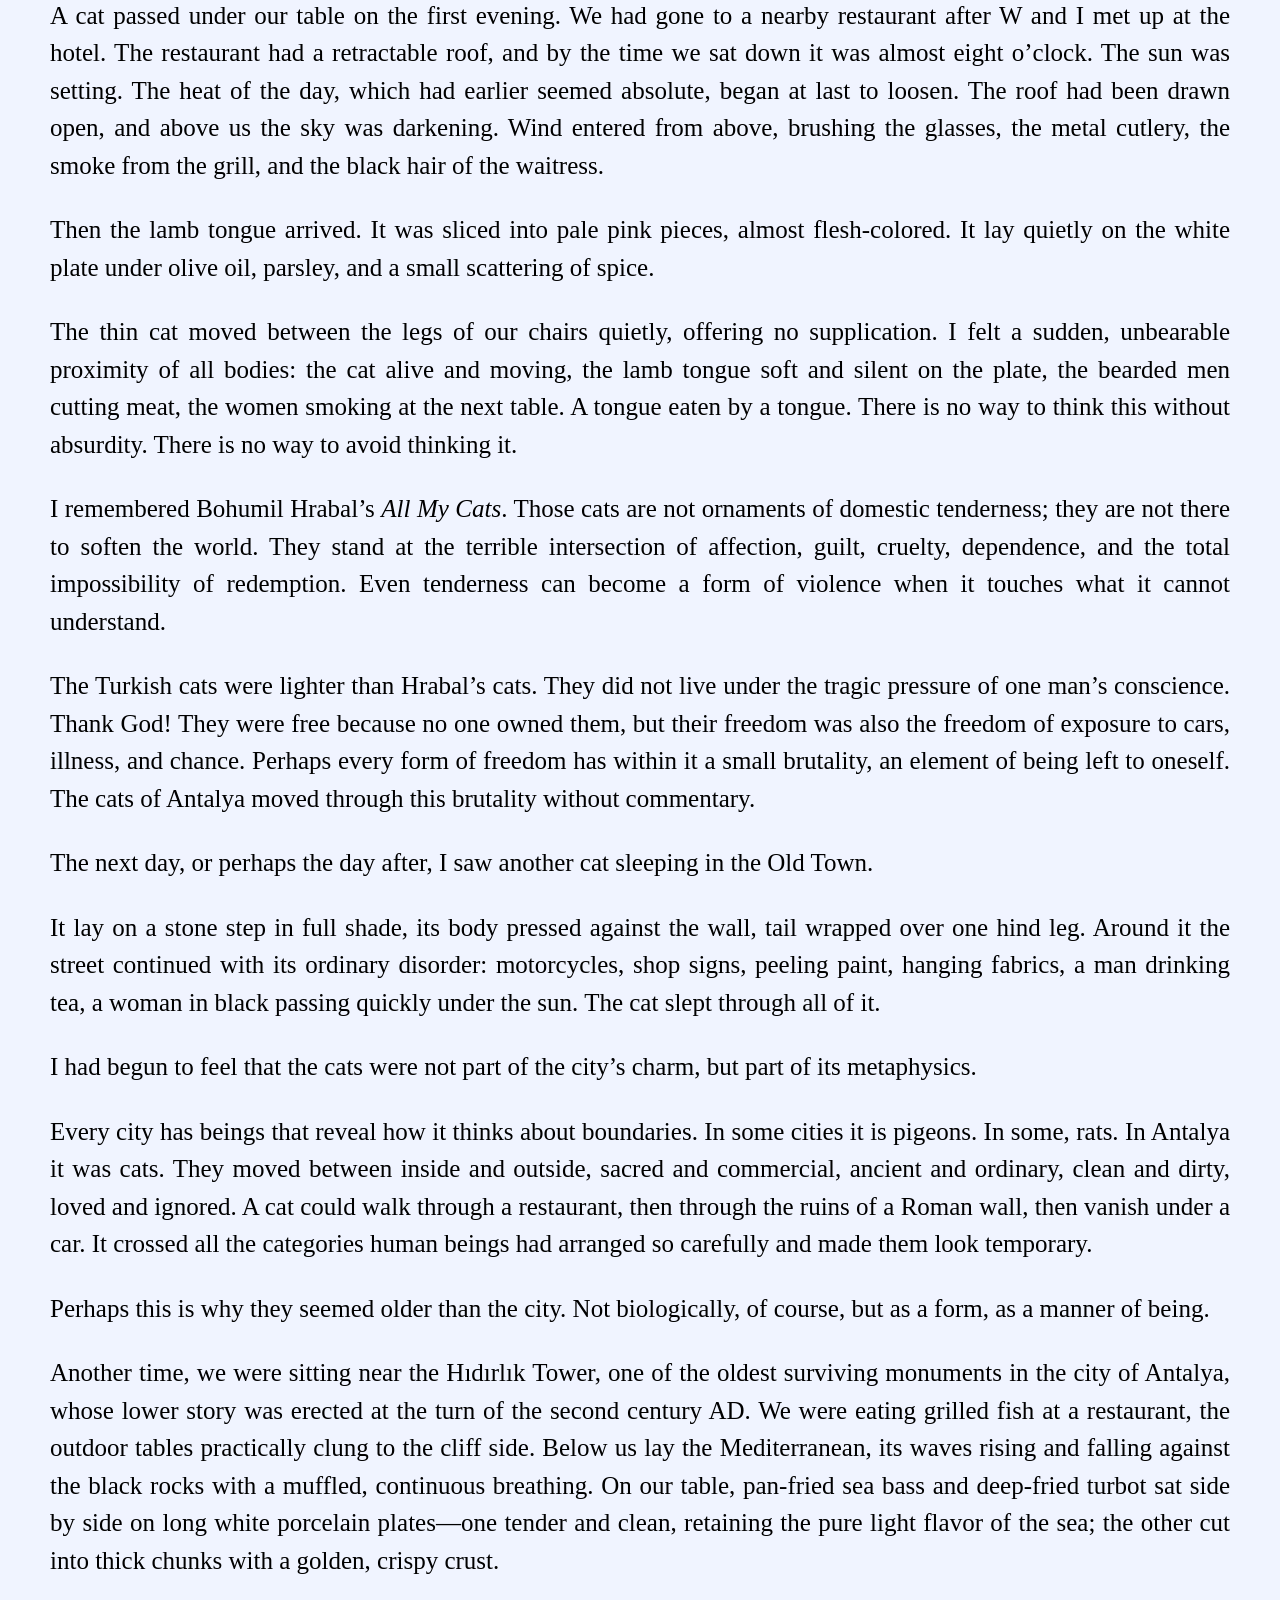
==== commit 00bd6080: "Update fire.html" ====
--- a/fire.html
+++ b/fire.html
@@ -21,7 +21,7 @@
       <hr />
 
       <main class="essay-content">
-        <h2>A Lycian Fire</h2>
+        <h2>A Lycian Fire</h2><br/>
         <p class="translation" style="margin-bottom: 27px;">July 2026</p>
         <br/><br/>
         <div class="epigraph">
@@ -1054,4 +1054,4 @@
 
     <script src="script.js"></script>
   </body>
-</html>+</html>
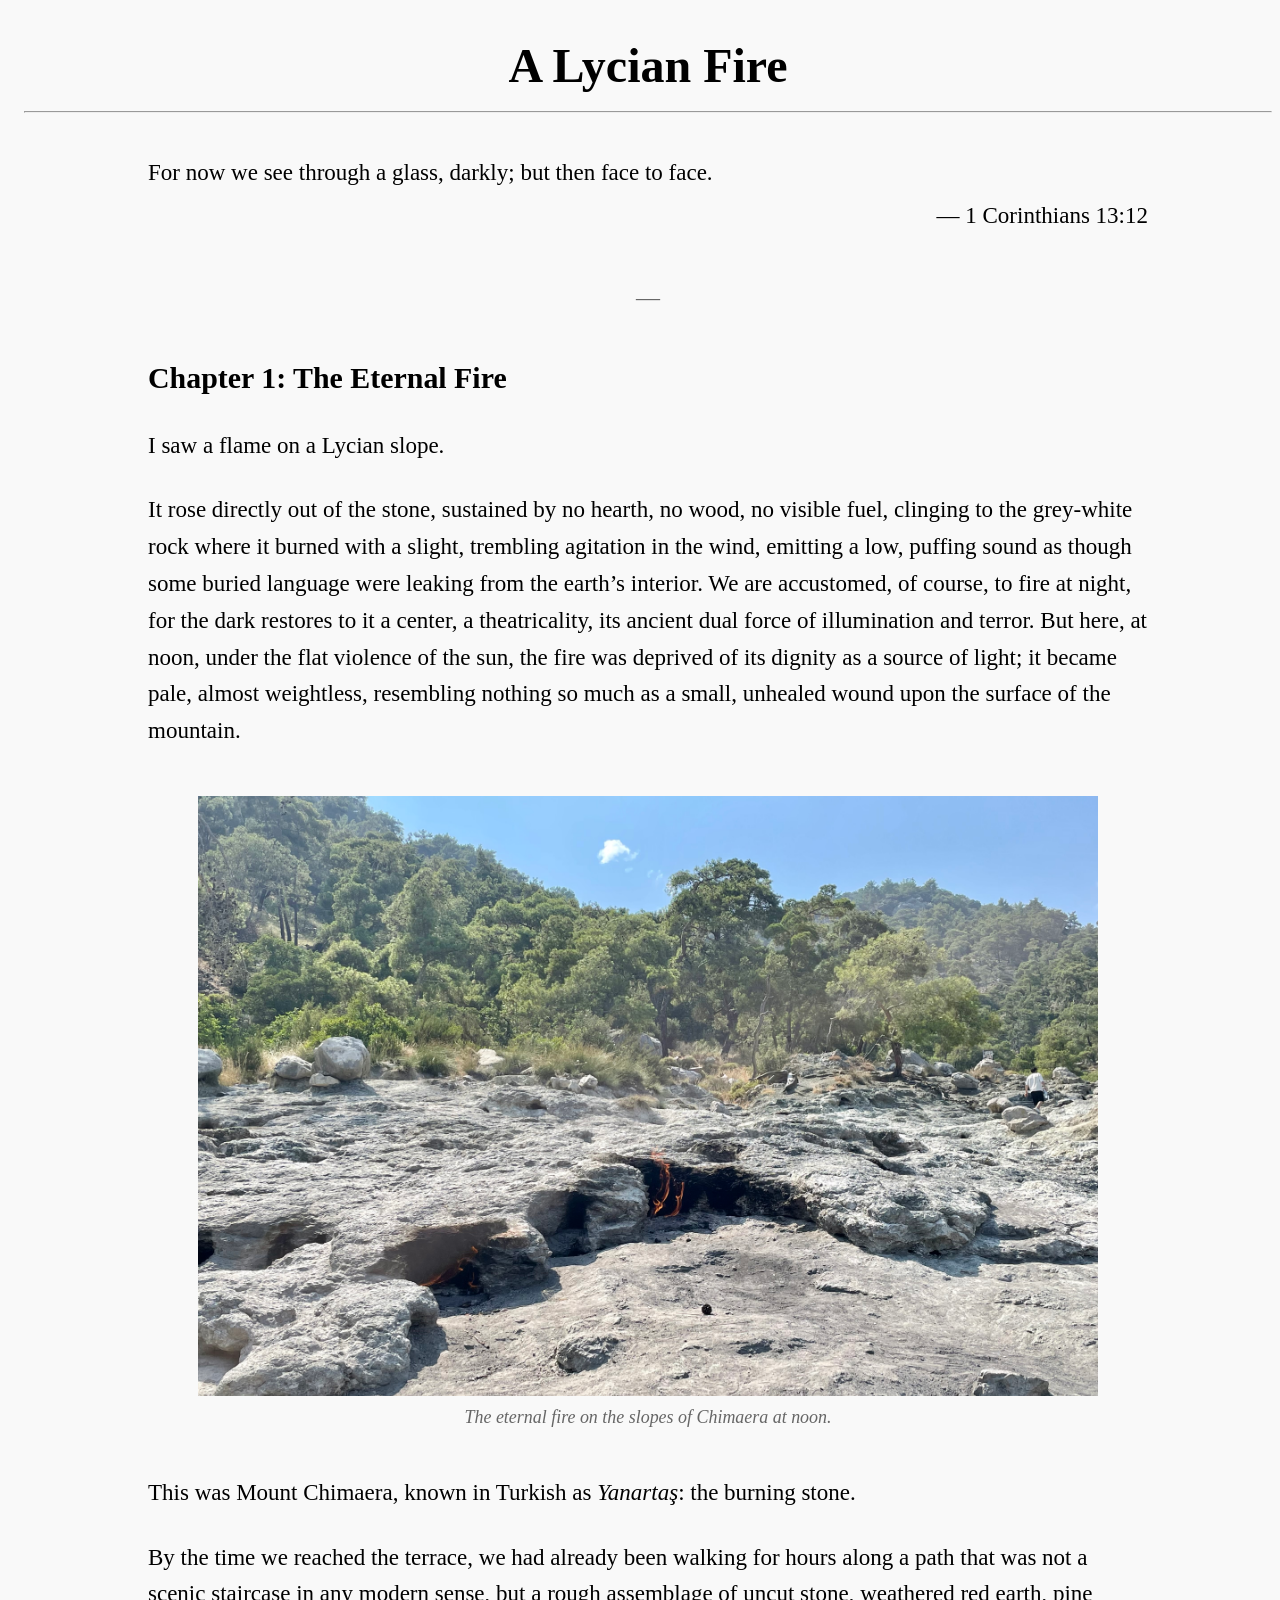
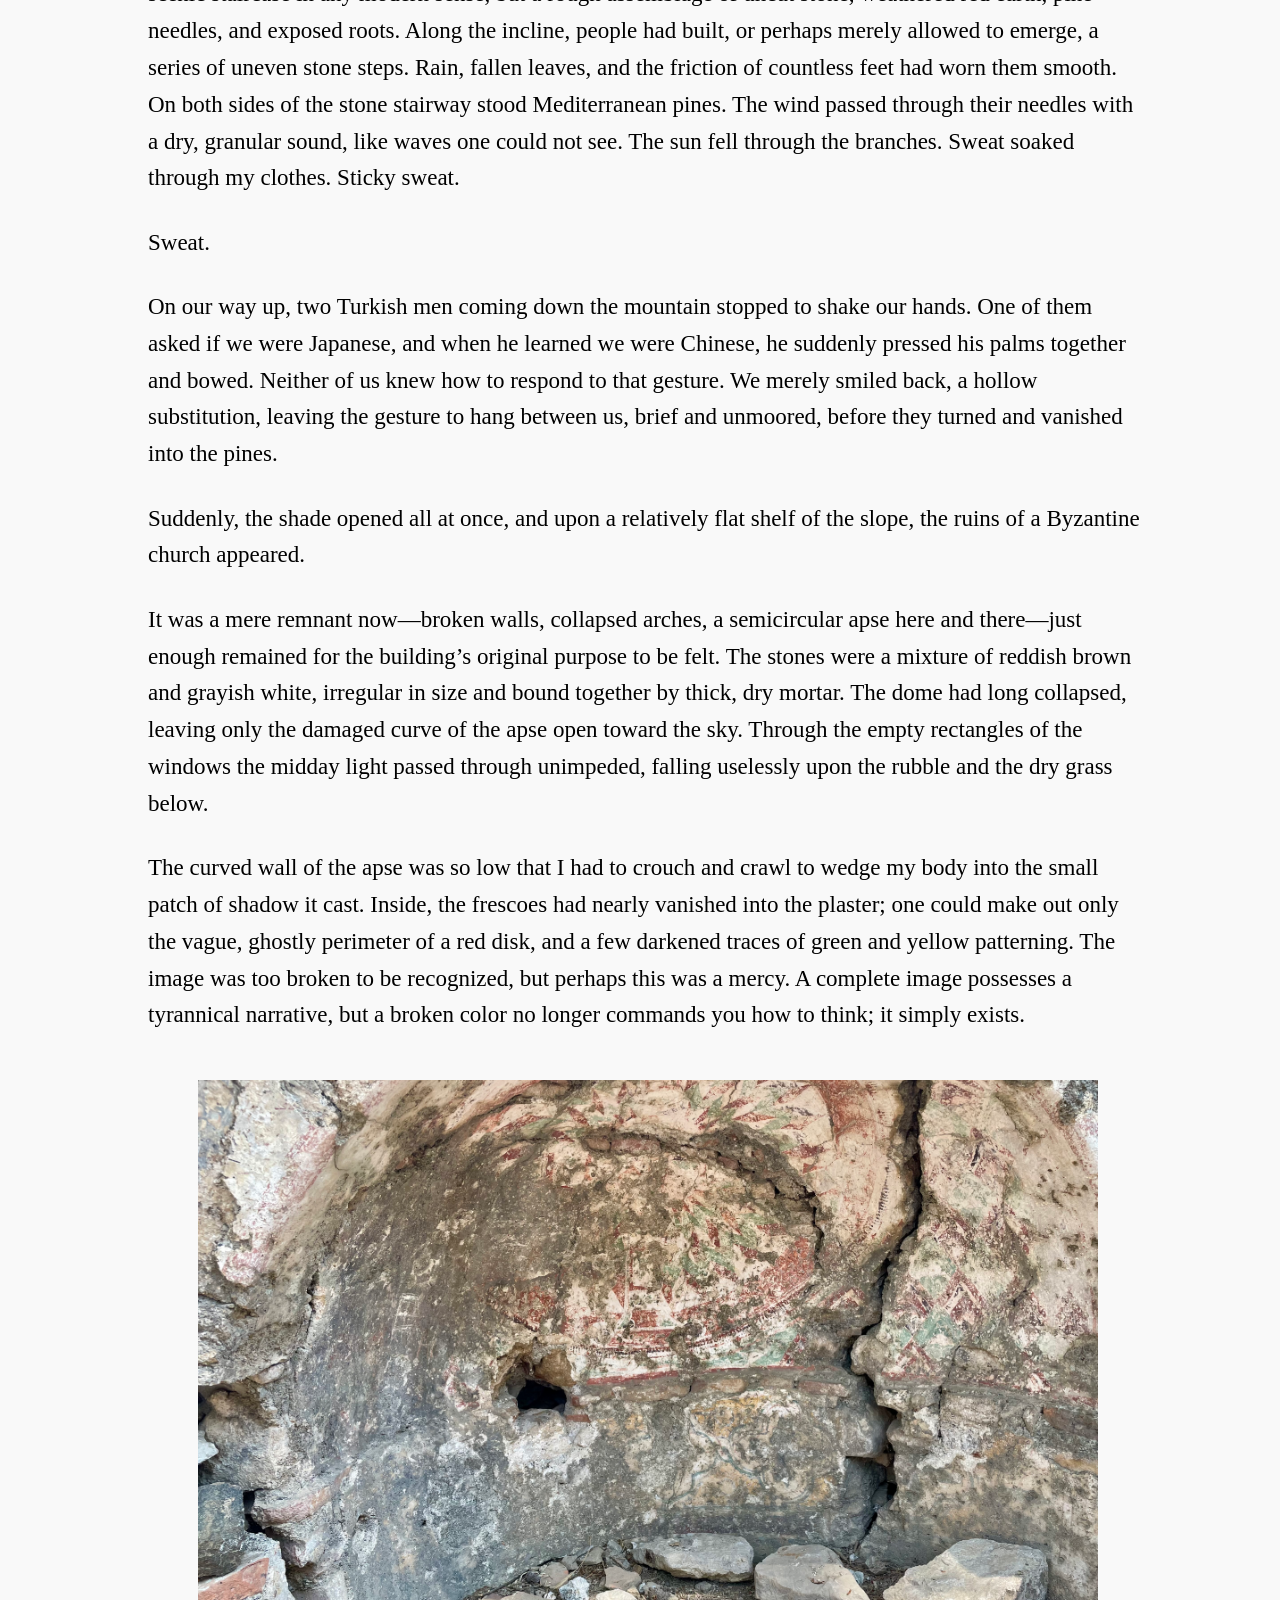
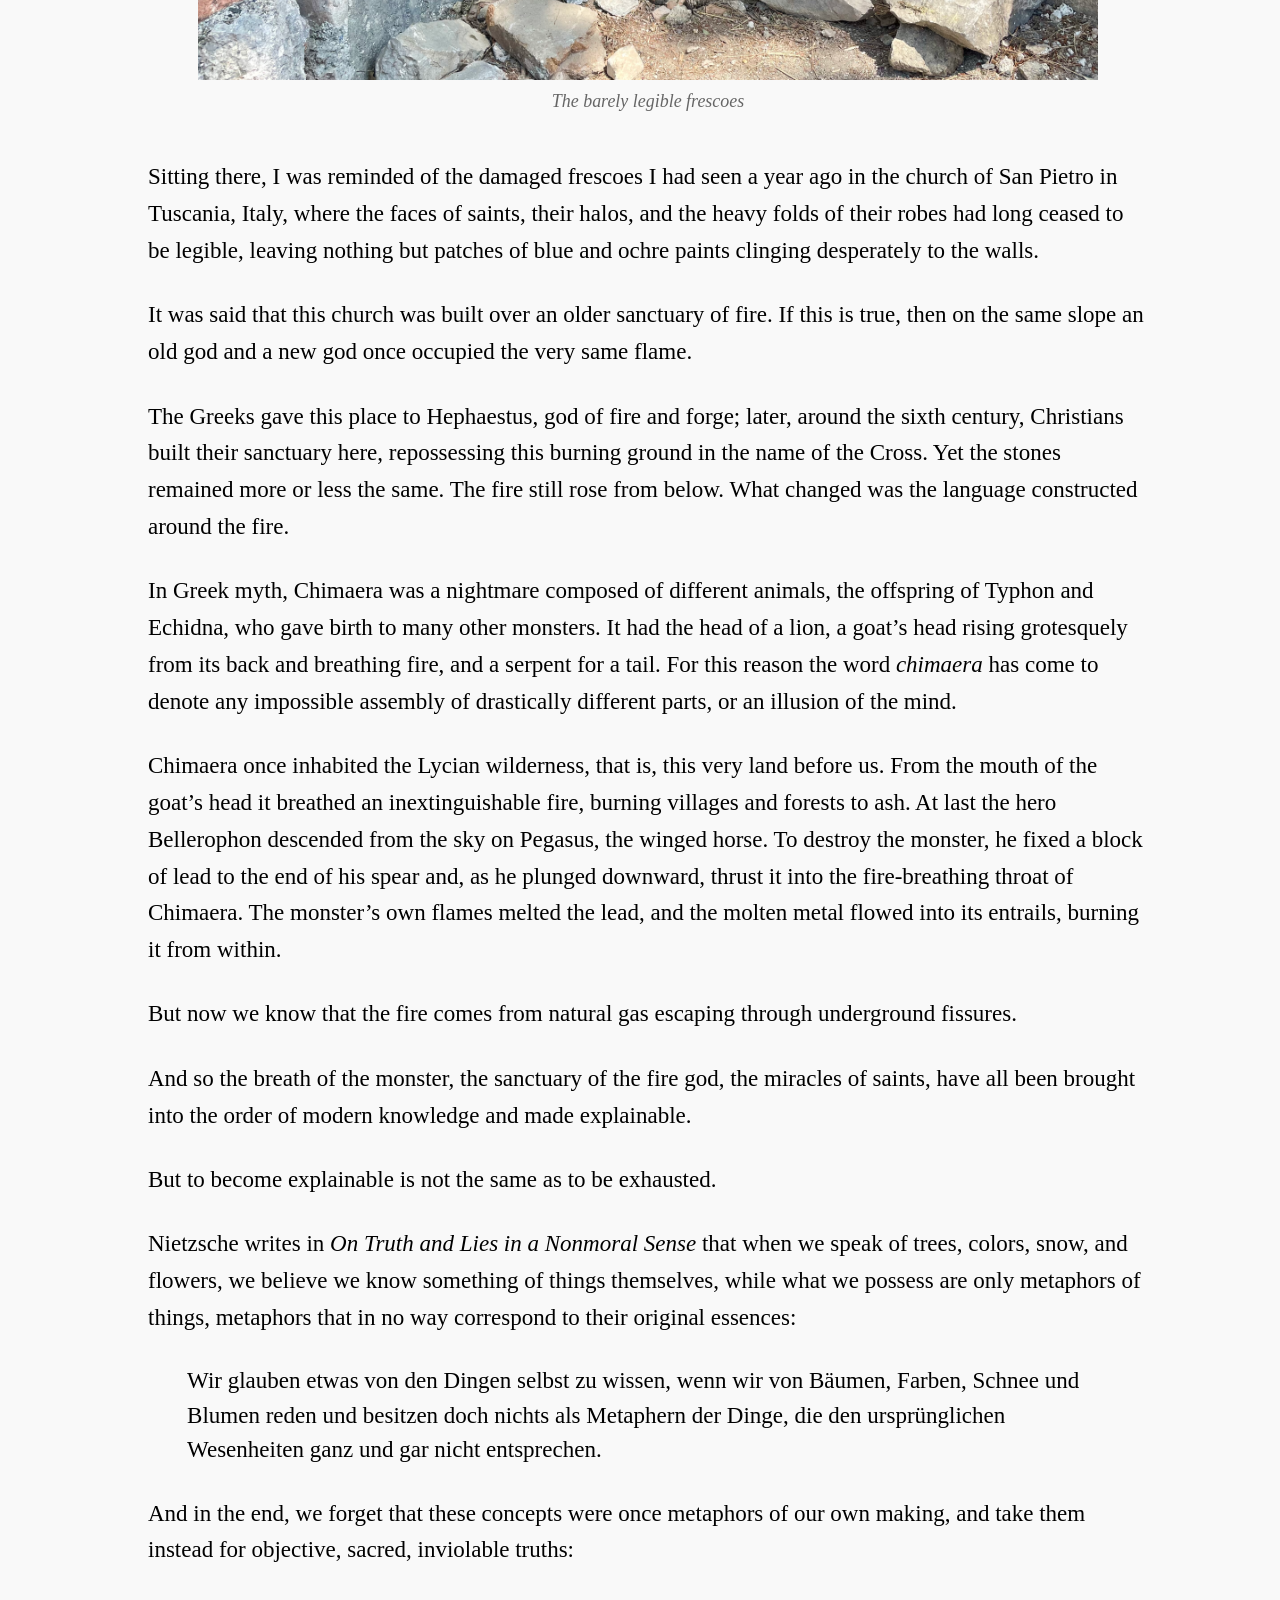
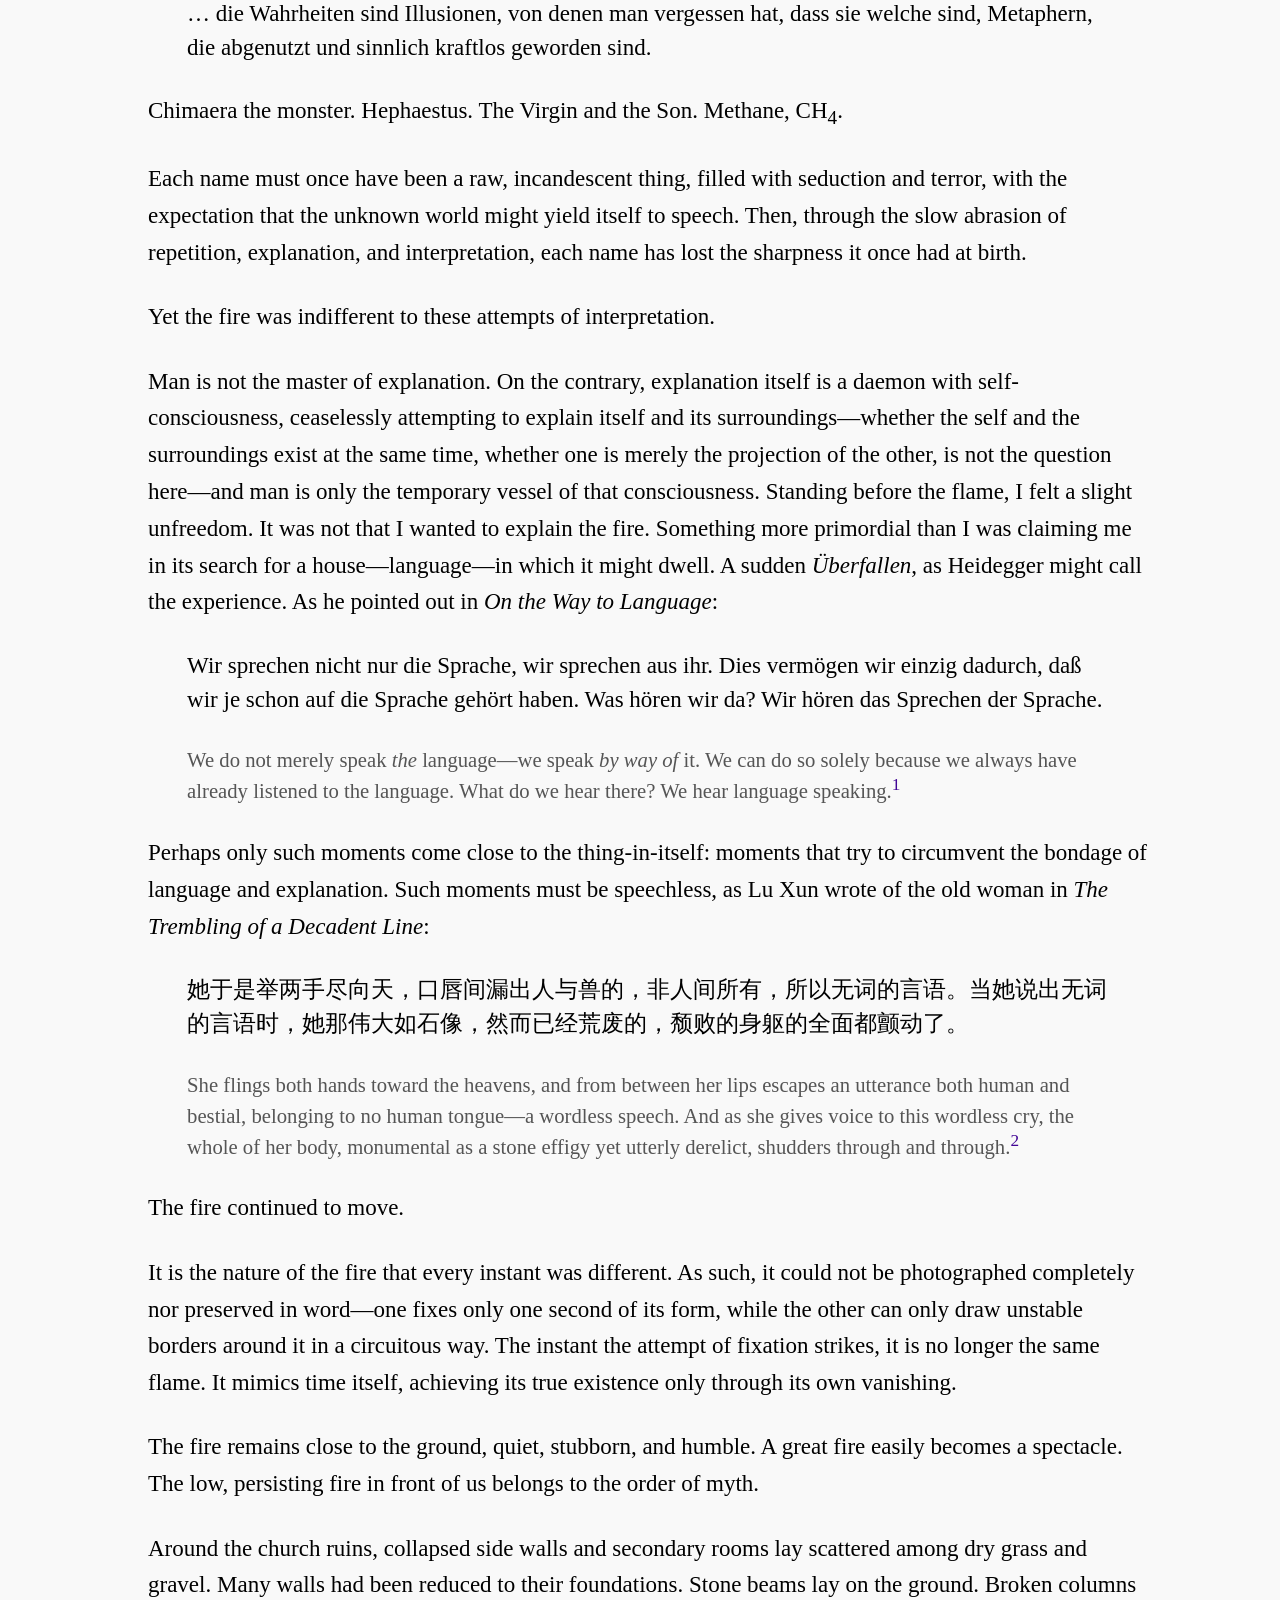
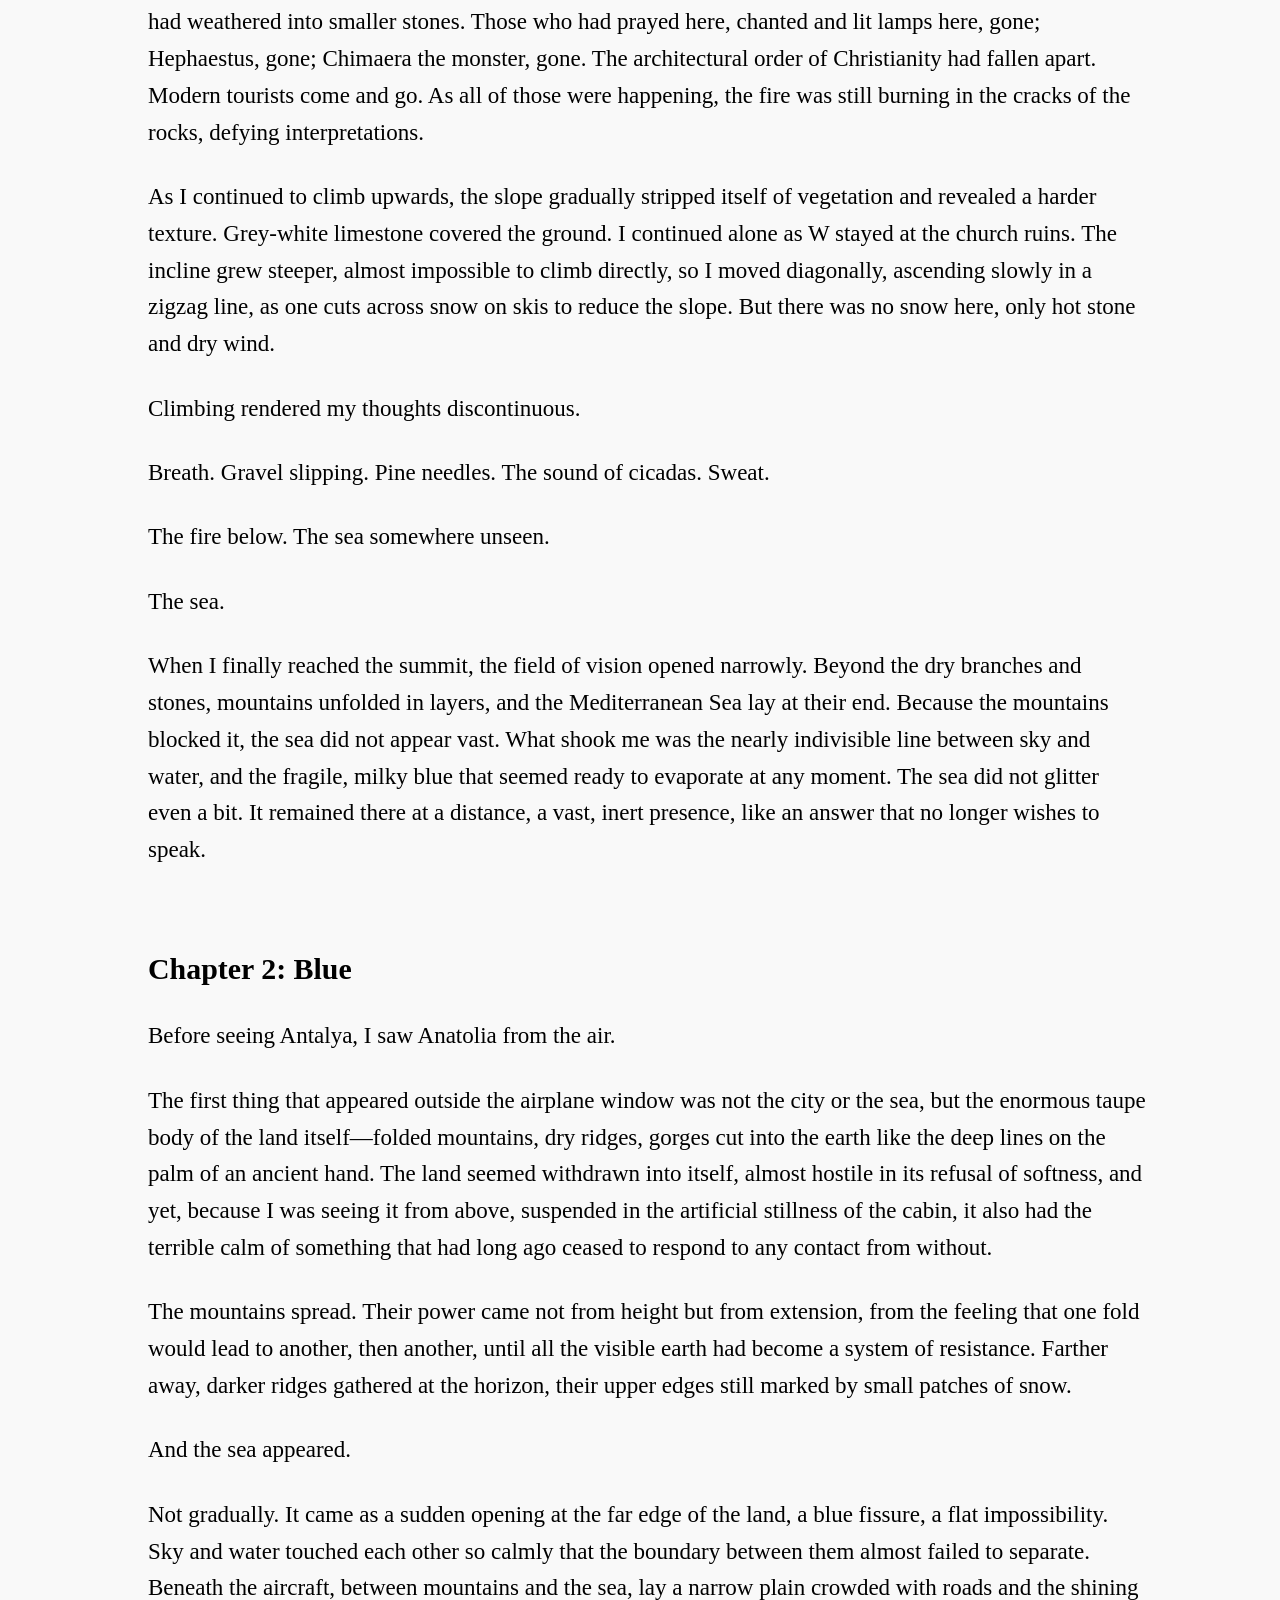
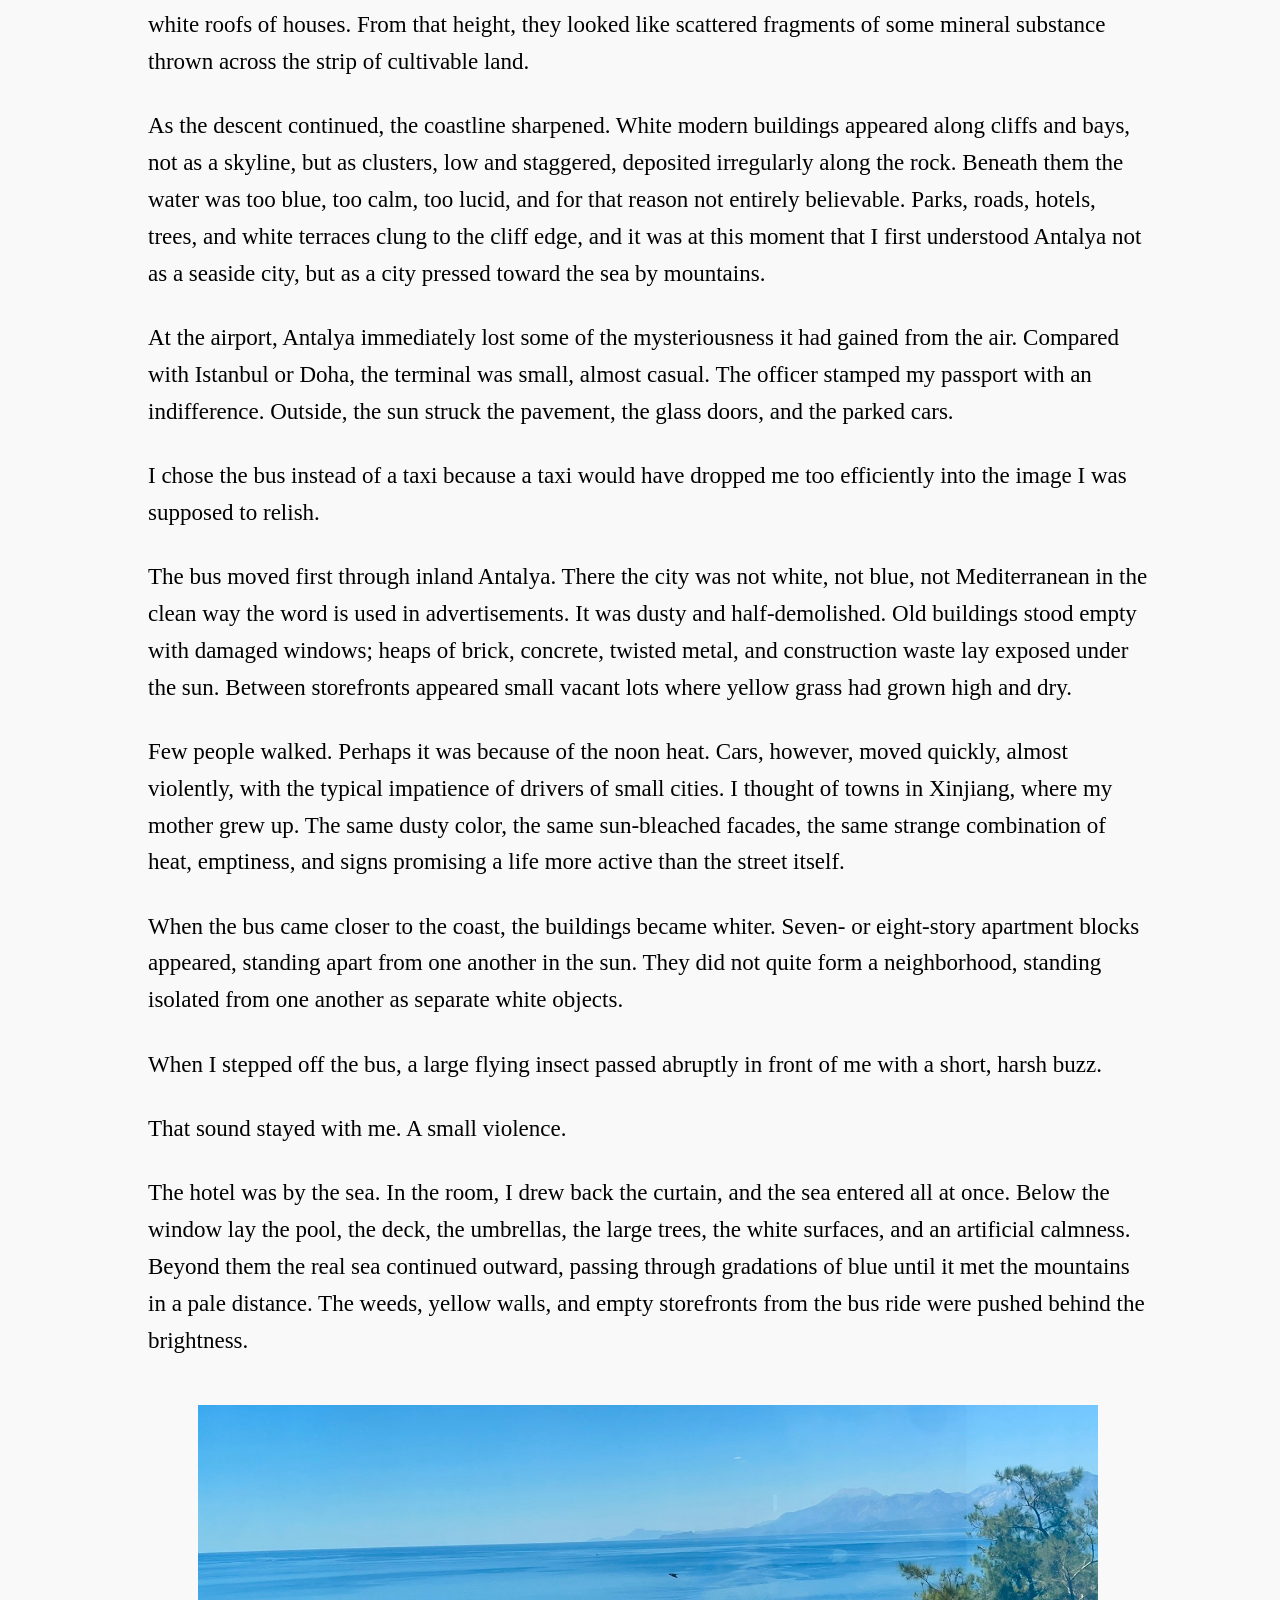
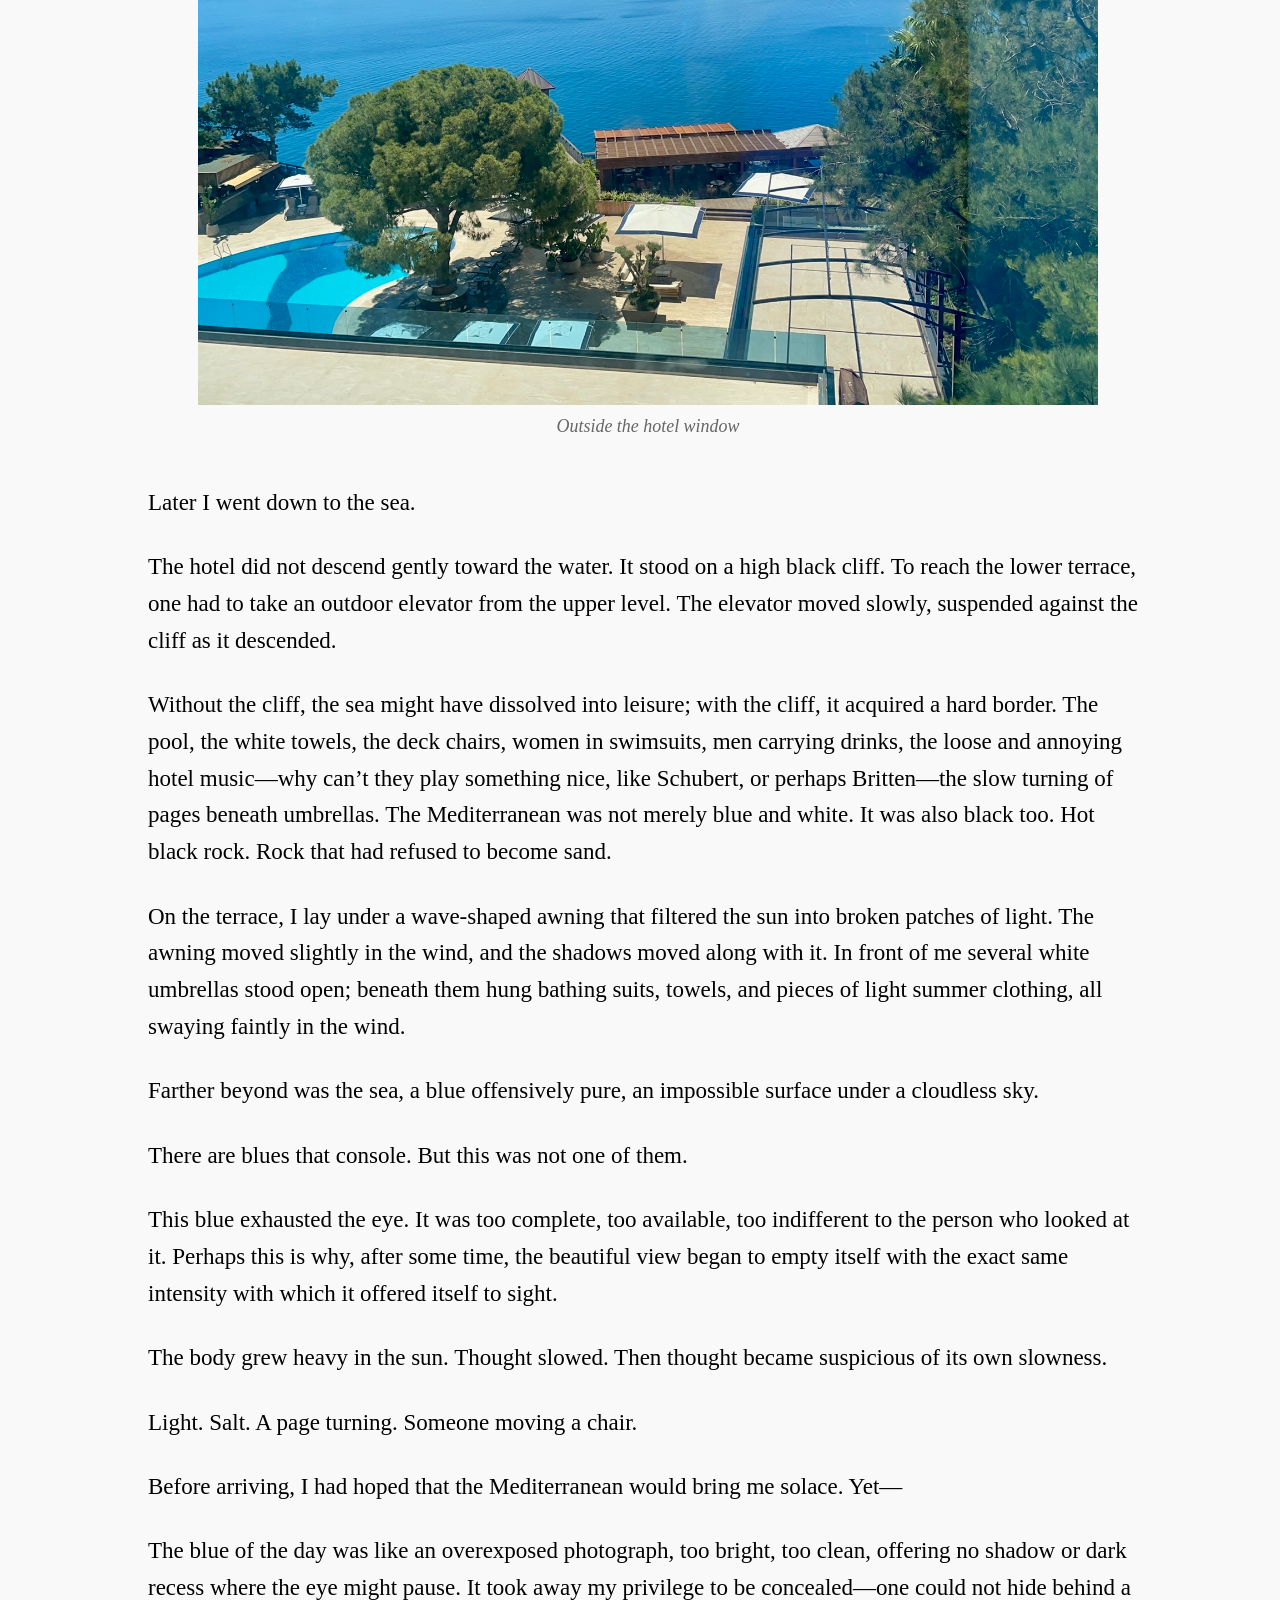
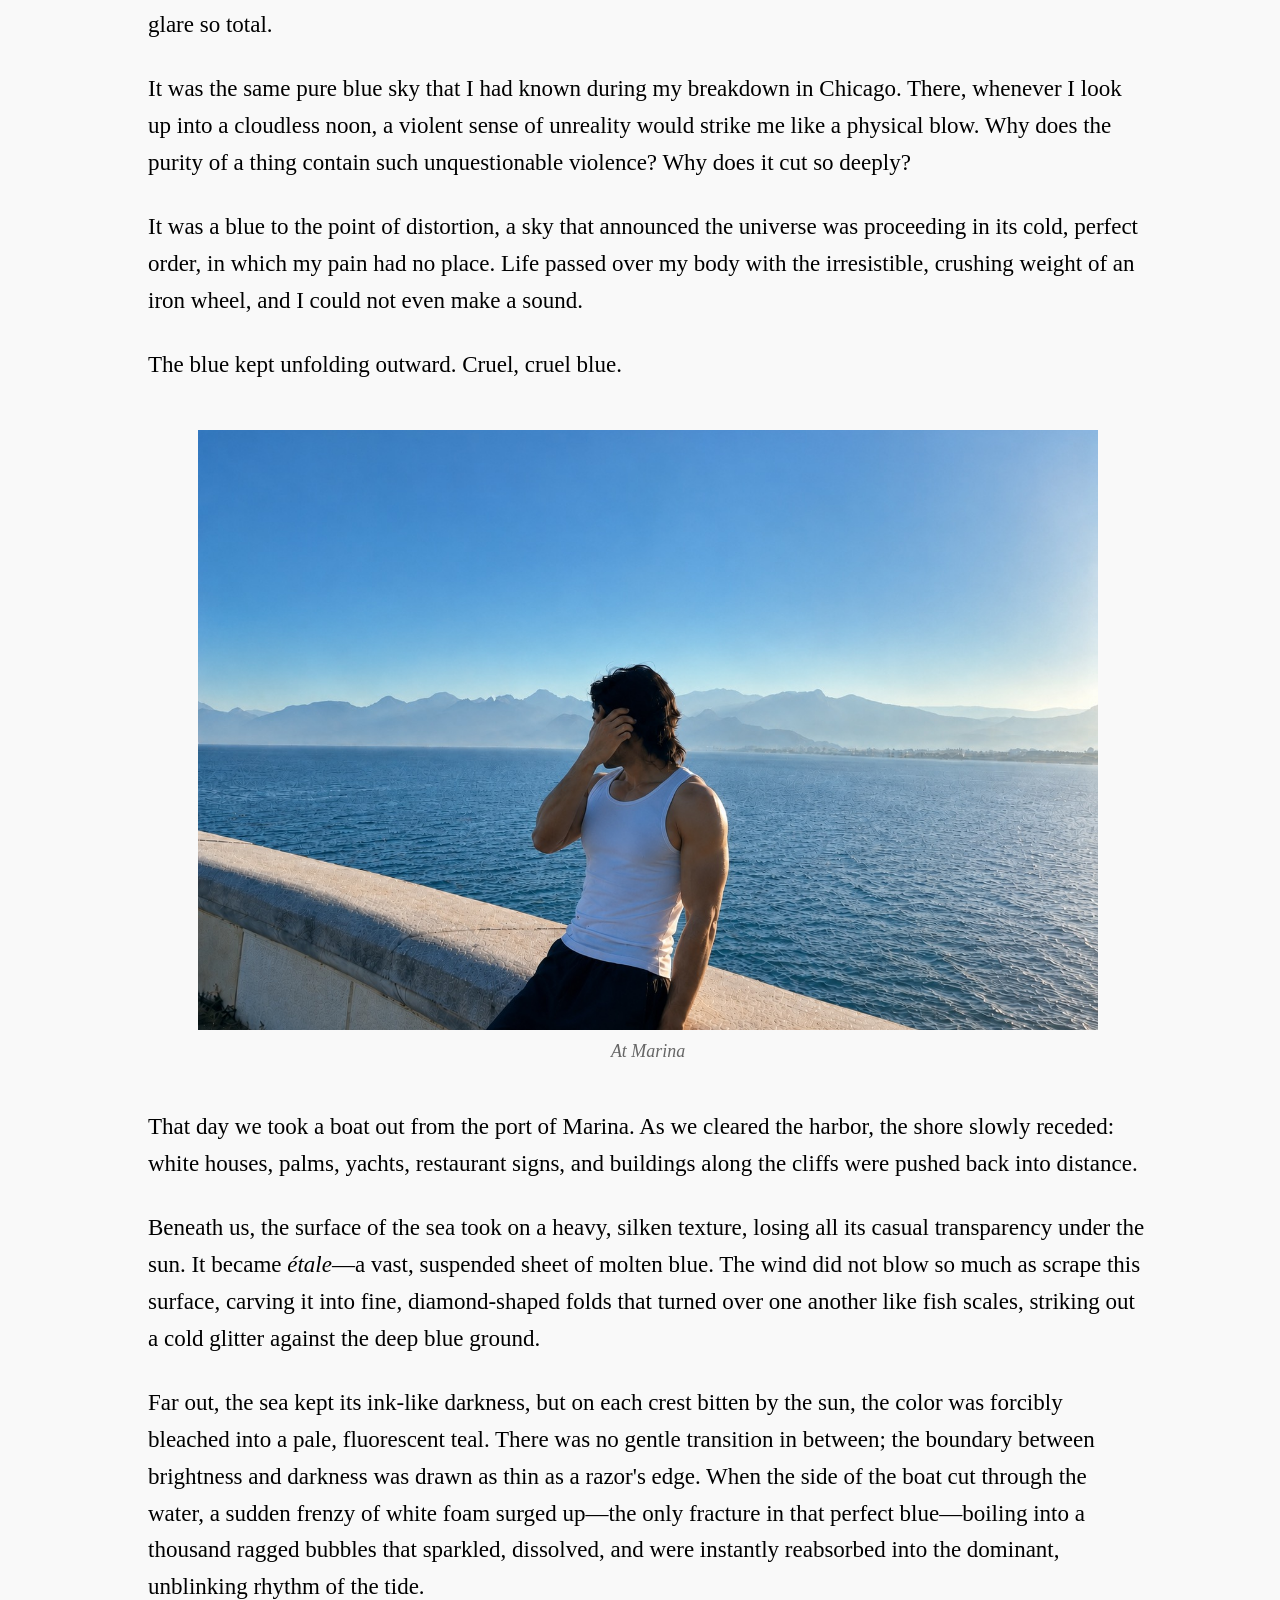
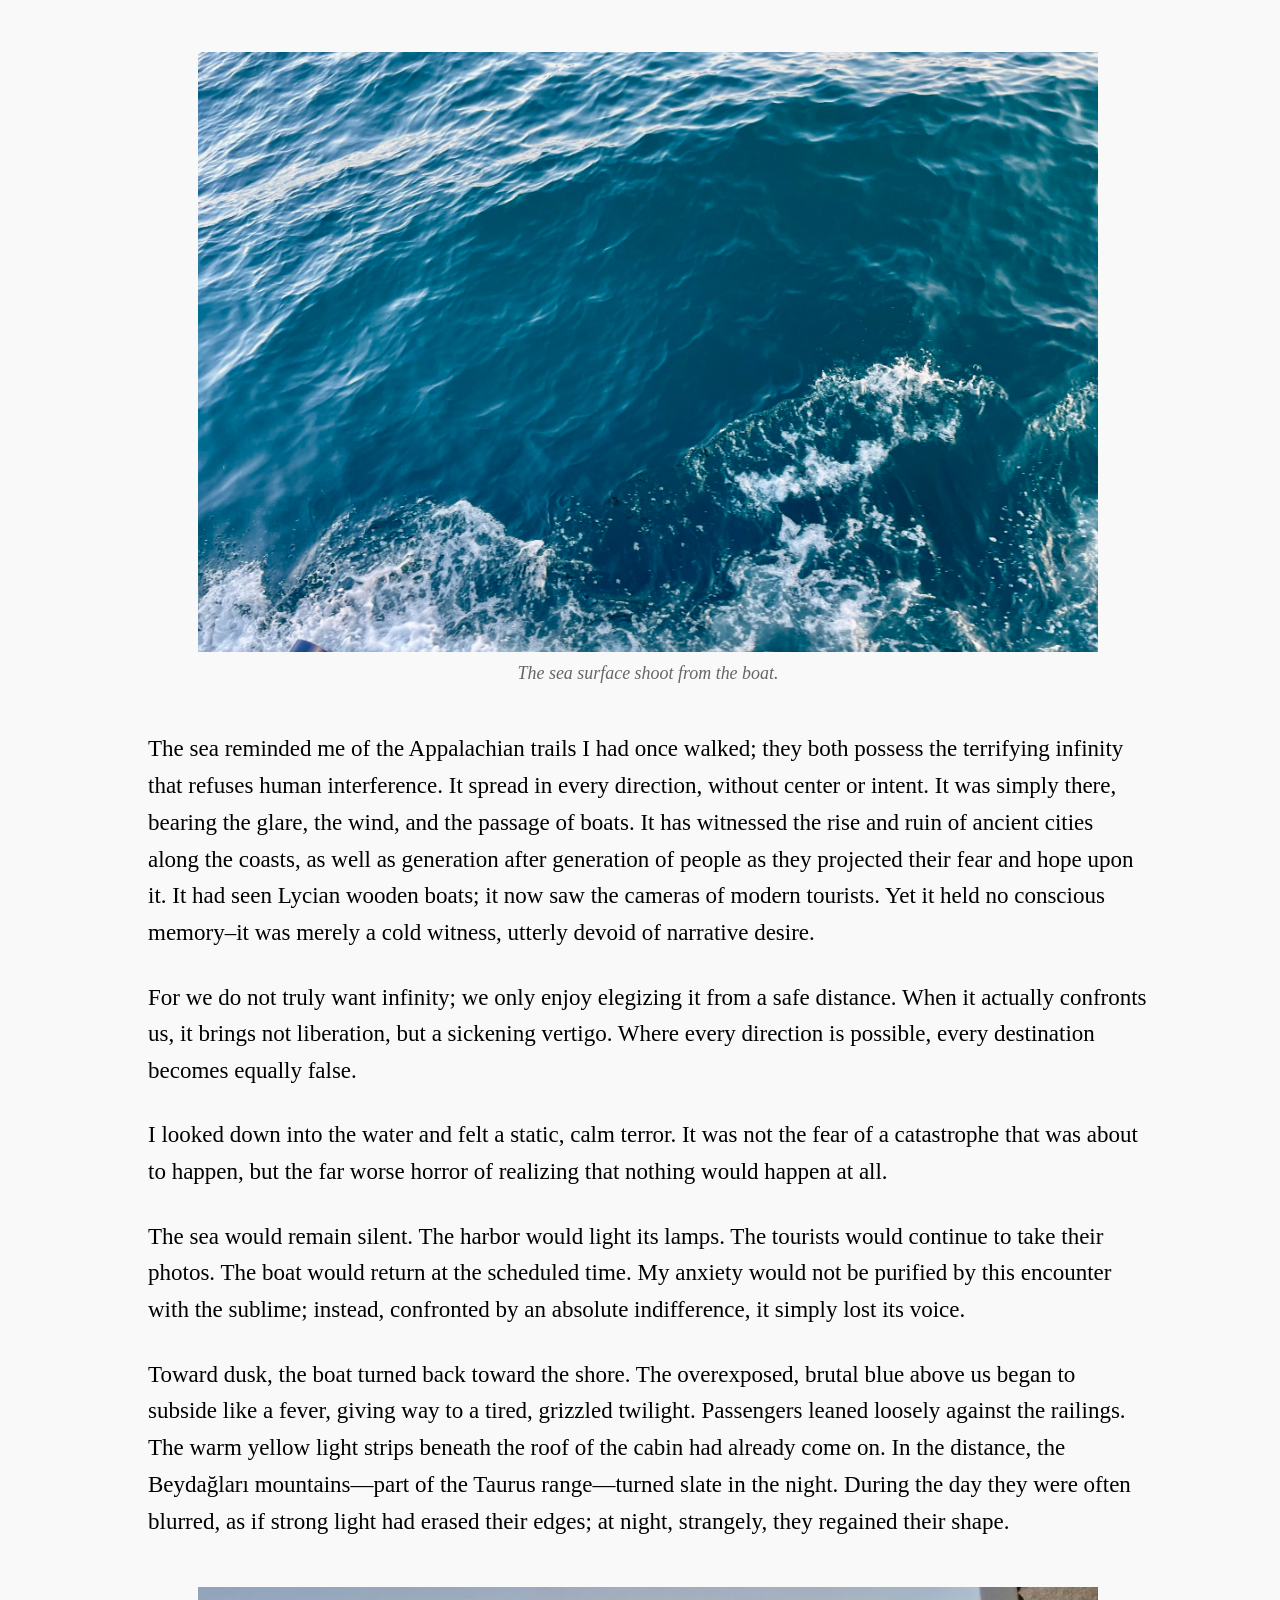
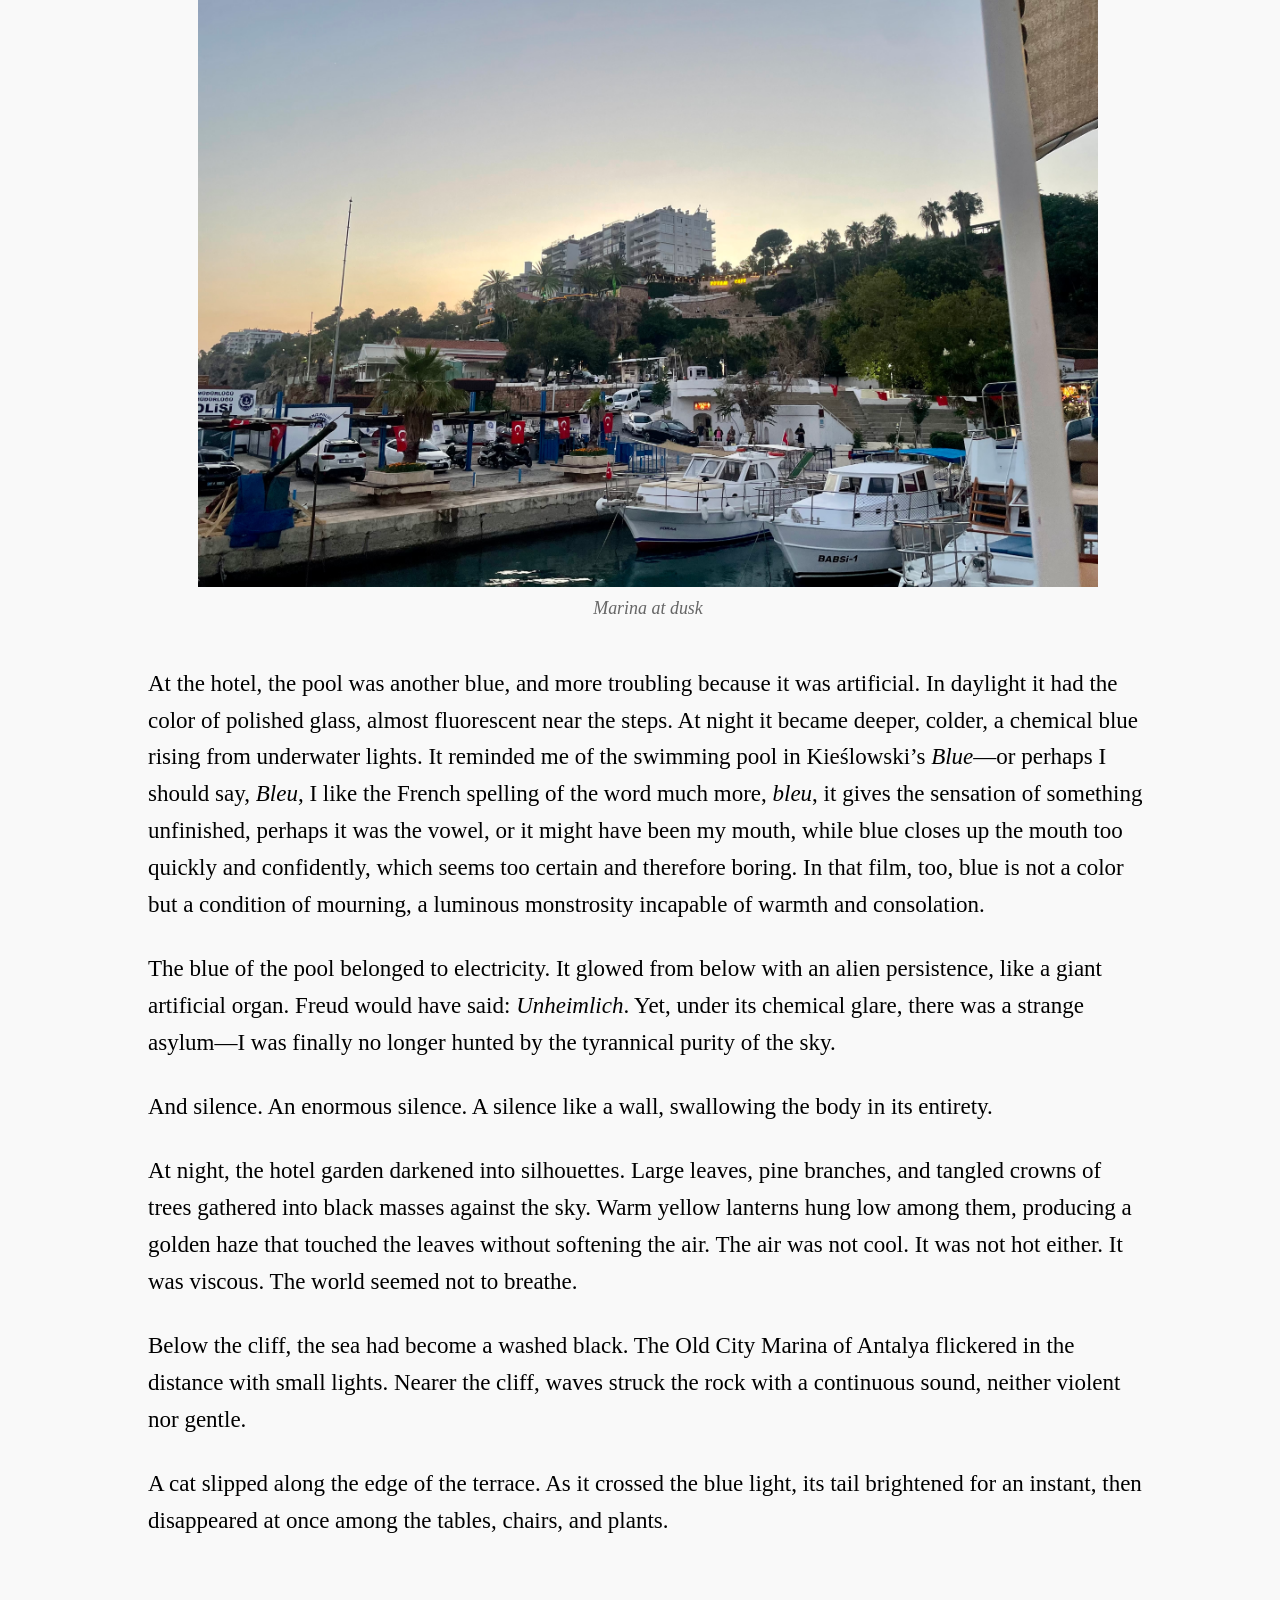
==== commit b979e73f: "Add files via upload" ====
--- a/fire.html
+++ b/fire.html
@@ -1,36 +1,48 @@
 <!DOCTYPE html>
 <html lang="en">
-  <head>
-    <meta charset="UTF-8" />
-    <meta name="viewport" content="width=device-width, initial-scale=1.0" />
-    <title>A Lycian Fire - Alex Sheng</title>
-    <link rel="stylesheet" href="style.css" />
-  </head>
-  <body class="page-essay">
-    <div class="page">
-      <header class="header">
-        <div class="header-left">
-          <span class="site-title">Alex Sheng</span>
+<head>
+  <meta charset="UTF-8">
+  <meta name="viewport" content="width=device-width, initial-scale=1.0">
+  <title>A Lycian Fire - Alex Sheng</title>
+  <link rel="stylesheet" href="essay.css">
+  <!-- Uniform photos: one image per row, identical 16:9 display frames. -->
+  <style>
+    .essay .image-grid.cols-2,
+    .essay .image-grid.cols-3 {
+      grid-template-columns: minmax(0, 1fr);
+      gap: 1.5em;
+    }
+
+    /* Apply the same dimensions to ALL images, single and grouped. */
+    .essay .essay-figure img,
+    .essay .image-grid.cols-2 img,
+    .essay .image-grid.cols-3 img {
+      display: block;
+      width: 90%;
+      max-width: 100%;
+      height: auto;
+      aspect-ratio: 3/2;
+      object-fit: cover;
+      margin: 0 auto;
+    }
+  </style>
+</head>
+<body>
+  <header>
+    <h1>A Lycian Fire</h1>
+  </header>
+
+  <hr>
+
+  <main class="essay">
+<div class="epigraph">
+        <p class="epigraph-text">For now we see through a glass, darkly; but then face to face.</p>
+        <p class="epigraph-source">— 1 Corinthians 13:12</p>
         </div>
 
-        <nav class="header-nav">
-          <a href="writings.html">back</a>
-        </nav>
-      </header>
-
-      <hr />
-
-      <main class="essay-content">
-        <h2>A Lycian Fire</h2><br/>
-        <p class="translation" style="margin-bottom: 27px;">July 2026</p>
-        <br/><br/>
-        <div class="epigraph">
-        <p class="epigraph-text">For now we see through a glass, darkly; but then face to face.</p>
-        <p class="epigraph-source">— 1 Corinthians 13:12</p><br/>
-        </div>
-
-        
-        <h3>Chapter 1: The Eternal Fire</h3><br/>
+        <div class="epigraph-divider">&mdash;</div>        
+
+        <h2>Chapter 1: The Eternal Fire</h2>
 
         <p>
         I saw a flame on a Lycian slope.
@@ -41,7 +53,7 @@
         </p>
 
         <figure class="essay-figure">
-        <img src="fire_pics/fire.jpeg" style="width: 100%; aspect-ratio: 16 / 9; object-fit: cover;" alt="The eternal fire of Chimaera burning on white rock">
+        <img src="fire_pics/fire.jpeg" alt="The eternal fire of Chimaera burning on white rock">
         <figcaption>The eternal fire on the slopes of Chimaera at noon.</figcaption>
         </figure>
 
@@ -74,8 +86,7 @@
         </p>
 
         <div class="image-grid cols-2">
-        <figure><img src="fire_pics/chimaera2.jpeg" style="width: 100%; aspect-ratio: 16/9; object-fit: cover;"><figcaption>The church remains at Chimaera</figcaption></figure>
-        <figure><img src="fire_pics/chimaera1.jpeg" style="width: 100%; aspect-ratio: 16/9; object-fit: cover;"><figcaption>The barely legible frescoes</figcaption></figure>
+        <figure><img src="fire_pics/chimaera1.jpeg" alt="The barely legible frescoes"><figcaption>The barely legible frescoes</figcaption></figure>
         </div>
 
         <p>
@@ -204,9 +215,9 @@
         
         <p>
         When I finally reached the summit, the field of vision opened narrowly. Beyond the dry branches and stones, mountains unfolded in layers, and the Mediterranean Sea lay at their end. Because the mountains blocked it, the sea did not appear vast. What shook me was the nearly indivisible line between sky and water, and the fragile, milky blue that seemed ready to evaporate at any moment. The sea did not glitter even a bit. It remained there at a distance, a vast, inert presence, like an answer that no longer wishes to speak.
-        </p><br/>
-
-        <h3>Chapter 2: Blue</h3><br/>
+        </p>
+
+        <h2>Chapter 2: Blue</h2>
 
         <p>
         Before seeing Antalya, I saw Anatolia from the air.
@@ -265,7 +276,7 @@
         </p>
 
         <figure class="essay-figure">
-        <img src="fire_pics/hotel.jpeg" style="width: 100%; aspect-ratio: 16 / 9; object-fit: cover;" alt="Outside the hotel window">
+        <img src="fire_pics/hotel.jpeg" alt="Outside the hotel window">
         <figcaption>Outside the hotel window</figcaption>
         </figure>
 
@@ -325,6 +336,11 @@
         The blue kept unfolding outward. Cruel, cruel blue.
         </p>
 
+        <figure class="essay-figure">
+        <img src="fire_pics/me.jpg" alt="At Marina">
+        <figcaption>At Marina</figcaption>
+        </figure>
+
         <p>
         That day we took a boat out from the port of Marina. As we cleared the harbor, the shore slowly receded: white houses, palms, yachts, restaurant signs, and buildings along the cliffs were pushed back into distance. 
         </p>
@@ -338,7 +354,7 @@
         </p>
 
         <figure class="essay-figure">
-        <img src="fire_pics/sea.jpeg" style="width: 100%; aspect-ratio: 16 / 9; object-fit: cover;" alt="sea">
+        <img src="fire_pics/sea.jpeg" alt="sea">
         <figcaption>The sea surface shoot from the boat.</figcaption>
         </figure>
 
@@ -362,9 +378,8 @@
         Toward dusk, the boat turned back toward the shore. The overexposed, brutal blue above us began to subside like a fever, giving way to a tired, grizzled twilight. Passengers leaned loosely against the railings. The warm yellow light strips beneath the roof of the cabin had already come on. In the distance, the Beydağları mountains—part of the Taurus range—turned slate in the night. During the day they were often blurred, as if strong light had erased their edges; at night, strangely, they regained their shape.
         </p>
 
-        <div class="image-grid cols-2">
-        <figure><img src="fire_pics/me.jpg" style="width: 100%; aspect-ratio: 16/9; object-fit: cover;"><figcaption>At Marina</figcaption></figure>
-        <figure><img src="fire_pics/marina.jpeg" style="width: 100%; aspect-ratio: 16/9; object-fit: cover;"><figcaption>Marina at dusk</figcaption></figure>
+        <div class="essay-figure">
+        <figure><img src="fire_pics/marina.jpeg" alt="Marina at dusk"><figcaption>Marina at dusk</figcaption></figure>
         </div>
 
         <p>
@@ -389,9 +404,9 @@
 
         <p>
         A cat slipped along the edge of the terrace. As it crossed the blue light, its tail brightened for an instant, then disappeared at once among the tables, chairs, and plants.
-        </p><br/>
-
-        <h3>Chapter 3: Cats</h3><br/>
+        </p>
+
+        <h2>Chapter 3: Cats</h2>
 
         <p>
         In Antalya, cats are everywhere.
@@ -450,9 +465,7 @@
         </p>
 
         <div class="image-grid cols-3">
-        <figure><img src="fire_pics/fish1.jpeg" style="width: 100%; aspect-ratio: 4/3; object-fit: cover;"><figcaption>Sea bass and turbot</figcaption></figure>
-        <figure><img src="fire_pics/fish2.jpeg" style="width: 100%; aspect-ratio: 4/3; object-fit: cover;"><figcaption>Hamsili and salmon</figcaption></figure>
-        <figure><img src="fire_pics/fish3.jpeg" style="width: 100%; aspect-ratio: 4/3; object-fit: cover;"><figcaption>Sea bream</figcaption></figure>
+        <figure><img src="fire_pics/fish3.jpeg" alt="Sea bream"><figcaption>Sea bream</figcaption></figure>
         </div>
 
         <p>
@@ -472,7 +485,7 @@
         </p>
 
         <figure class="essay-figure">
-        <img src="fire_pics/coffee.jpeg" style="width: 100%; aspect-ratio: 16 / 9; object-fit: cover;" alt="coffee">
+        <img src="fire_pics/coffee.jpeg" alt="coffee">
         <figcaption>Turkish coffee</figcaption>
         </figure>
 
@@ -506,9 +519,9 @@
 
         <p>
         It walks onto a sun-bleached stone, stops, and licks its paw.
-        </p><br/>
-
-        <h3>Chapter 4: Stones</h3><br/>
+        </p>
+
+        <h2>Chapter 4: Stones</h2>
 
         <p>
         Civilization remains, in the end, in the form of stones.
@@ -563,9 +576,8 @@
         </p>
 
         <div class="image-grid cols-3">
-        <figure><img src="fire_pics/perge1.jpeg" style="width: 100%; aspect-ratio: 4/3; object-fit: cover;"><figcaption>Ancient theatre at Perge</figcaption></figure>
-        <figure><img src="fire_pics/perge2.jpeg" style="width: 100%; aspect-ratio: 4/3; object-fit: cover;"><figcaption>Columns at Perge</figcaption></figure>
-        <figure><img src="fire_pics/olympos.jpeg" style="width: 100%; aspect-ratio: 4/3; object-fit: cover;"><figcaption>Olympos, where nature began to take over.</figcaption></figure>
+        <figure><img src="fire_pics/perge1.jpeg" alt="Ancient theatre at Perge"><figcaption>Ancient theatre at Perge</figcaption></figure>
+        <figure><img src="fire_pics/perge2.jpeg" alt="Columns at Perge"><figcaption>Columns at Perge</figcaption></figure>
         </div>
         
         <p>
@@ -596,6 +608,10 @@
         The stones of Olympos are not exposed like those of Perge. A wall emerges briefly from a thicket, then disappears behind vines. Residential quarters are divided by high walls into small compartments. Many of the walls have little holes in them, and some have more regular rectangular recesses, like niches. Someone once must have placed objects there—lamps, vessels, small idols, or merely the ordinary debris of daily life.
         </p>
 
+        <div class="image-grid cols-3">
+        <figure><img src="fire_pics/olympos.jpeg" alt="Olympos, where nature began to take over."><figcaption>Olympos, where nature began to take over.</figcaption></figure>
+        </div>
+
         <p>
         Tree roots enter cracks in the wall. Pine needles fall on the stone pavement. Water continues to move along ancient stone channels. Bird calls, insects, wet soil—these have begun arranging the spaces once belonged to humans.
         </p>
@@ -644,11 +660,8 @@
         Ruins usually compel imagination through absence. Aspendos seemed to have preserved a past sound for too long. The sound itself might have vanished, but the enormous organ prepared to receive it remained.
         </p>
 
-        <div class="image-grid cols-4">
-        <figure><img src="fire_pics/aspendos1.jpeg" style="width: 100%; aspect-ratio: 4/3; object-fit: cover;"><figcaption>Theatre of Aspendos</figcaption></figure>
-        <figure><img src="fire_pics/aspendos2.jpeg" style="width: 100%; aspect-ratio: 4/3; object-fit: cover;"><figcaption>Hallway at the theatre</figcaption></figure>
-        <figure><img src="fire_pics/aspendos3.jpeg" style="width: 100%; aspect-ratio: 4/3; object-fit: cover;"><figcaption>Acropolis ruins at Aspendos</figcaption></figure>
-        <figure><img src="fire_pics/aspendos4.jpeg" style="width: 100%; aspect-ratio: 4/3; object-fit: cover;"><figcaption>Basilica ruins at Aspendos</figcaption></figure>
+        <div class="image-grid cols-3">
+        <figure><img src="fire_pics/aspendos1.jpeg" alt="Theatre of Aspendos"><figcaption>Theatre of Aspendos</figcaption></figure>
         </div>
 
         <p>
@@ -697,9 +710,9 @@
 
         <p>
         <i>Death.</i>
-        </p><br/>
-
-        <h3>Chapter 5: City of the Dead</h3><br/>
+        </p>
+
+        <h2>Chapter 5: City of the Dead</h2>
 
         <p>
         Insects always remind me of death.
@@ -754,9 +767,8 @@
         </p>
 
         <div class="image-grid cols-3">
-        <figure><img src="fire_pics/sarcaphogi1.jpeg" style="width: 100%; aspect-ratio: 4/3; object-fit: cover;"><figcaption>Sarcophagi at the Side Musuem</figcaption></figure>
-        <figure><img src="fire_pics/sarcaphogi2.jpeg" style="width: 100%; aspect-ratio: 4/3; object-fit: cover;"><figcaption>Sarcophagi at the Alanya Archaeological Museum</figcaption></figure>
-        <figure><img src="fire_pics/kakasbos.jpeg" style="width: 100%; aspect-ratio: 4/3; object-fit: cover;"><figcaption>Kakasbos, the ancient Anatolian deity. Stele at the Antalya Necropolis Museum</figcaption></figure>
+        <figure><img src="fire_pics/sarcaphogi1.jpeg" alt="Sarcophagi at the Side Musuem"><figcaption>Sarcophagi at the Side Musuem</figcaption></figure>
+        <figure><img src="fire_pics/sarcaphogi2.jpeg" alt="Sarcophagi at the Alanya Archaeological Museum"><figcaption>Sarcophagi at the Alanya Archaeological Museum</figcaption></figure>
         </div>
 
         <p>
@@ -817,9 +829,9 @@
 
         <p>
         Through the white steel structure and the distant glass walls, one could see modern Antalya, with its yellow taxis and cafés here and there. The living always continue like this: waiting for a car, buying water, making a phone call, smoking, crossing the street. The air was full of heat, dust, and gasoline.
-        </p><br/>
-
-        <h3>Chapter 6: Glass</h3><br/>
+        </p>
+
+        <h2>Chapter 6: Glass</h2>
 
         <p>
         W and I joked that Turkish architecture seemed a little confused, as if it could not decide to which style it wanted to belong.
@@ -858,7 +870,7 @@
         </p>
 
         <figure class="essay-figure">
-        <img src="fire_pics/glass.jpeg" style="width: 100%; aspect-ratio: 16 / 9; object-fit: cover;" alt="The shattered glass">
+        <img src="fire_pics/glass.jpeg" alt="The shattered glass">
         <figcaption>The shattered glass</figcaption>
         </figure>
 
@@ -872,9 +884,9 @@
 
         <p>
         It made me, strangely, feel relieved.
-        </p><br/>
-
-        <h3>Chapter 7: Burning</h3><br/>
+        </p>
+
+        <h2>Chapter 7: Burning</h2>
 
         <p>
         The bodies of Turkish people are hard to unsee. Not because they are especially beautiful or ugly, but because they do not seem to evade their own heaviness. The staff outside the airport, the men in restaurants, the people waiting by the road, the women dressed in black walking swiftly through the night—they all carried a certain unpolished physicality. The men’s beards were especially visible: thick, dark, reminding me of maturity, animality, and fatigue.
@@ -907,6 +919,11 @@
         <p>
         We had <i>Kelle Paça</i>—that is, sheep-head soup—at a local restaurant.
         </p>
+
+        <figure class="essay-figure">
+        <img src="fire_pics/paca.jpeg" alt="Paça soup">
+        <figcaption>Paça soup</figcaption>
+        </figure>
         
         <p>
         The place was small and not very clean. There were many flies—one of the characteristics of small restaurants in Antalya. They circled around the table and the bowls in tight, neurotic orbits. I was always amazed by the locals’ ability to ignore these annoying bugs.
@@ -1022,10 +1039,13 @@
 
         <p>
         And I see it.
-        </p><br/><br/>
-
-        <p><i>The End</i></p><br/>
-
+        </p>
+
+        <p><i>The End</i></p>
+
+        <div class="epigraph-divider">&mdash;</div>        
+
+        <p>July 2026, written on the returning flight from Turkey</p>
 
         <hr class="reading-divider" />
 
@@ -1041,17 +1061,14 @@
                     <a href="#fnref:2" class="reversefootnote">↩</a>
                 </li>
                 <li id="fn:3">
-                    The line is from the ancient Greek playwright Sophocles. It translates to "Not to be born is, beyond all estimation, best"
+                    The line is from Sophocles. It translates to "Not to be born is, beyond all estimation, best"
                     <a href="#fnref:3" class="reversefootnote">↩</a>
                 </li>
             </ol>
         </footer>
-
-      </main>
-
-      <hr />
-    </div>
-
-    <script src="script.js"></script>
-  </body>
+  </main>
+
+  <hr>
+  <p><a href="writings.html">Back to writings</a></p>
+</body>
 </html>
--- a/essay.css
+++ b/essay.css
@@ -0,0 +1,167 @@
+/* Essay pages: minimal academic-site frame, with book-like text formatting. */
+body {
+  background-color: #f9f9f9;
+  font-size: 24px;
+  margin-left: 24px;
+  line-height: 1.4;
+}
+
+a { color: #410595; }
+
+hr {
+  max-width: 2000px;
+  margin-left: 0 auto;
+}
+
+
+/* The column stays left-aligned, rather than centered. */
+.essay {
+  max-width: 1000px;
+  font-family: Palatino, "Palatino Linotype", "Book Antiqua", "Songti SC", Georgia, serif;
+  font-size: 23px;
+  line-height: 1.6;
+  margin: 0 auto;
+  text-align: left;
+}
+
+
+.essay p {
+  margin: 0 0 1.2em;
+}
+
+header h1 {
+  margin-bottom: 0.1em;
+  text-align: center;
+}
+
+header p {
+  margin-top: 0;
+}
+
+.essay h2 {
+  font-size: 1.3em;
+  line-height: 1.3;
+  margin: 2.7em 0 1em;
+}
+
+.essay .epigraph {
+  margin: 1.8em 0 2.8em;
+}
+
+.essay .epigraph-text {
+  margin-bottom: 0.3em;
+}
+
+.essay .epigraph-source {
+  text-align: right;
+}
+
+.essay blockquote {
+  margin: 1.2em 1.7em;
+  line-height: 1.5;
+}
+
+.essay .quote-translation {
+  display: block;
+  font-size: 0.9em;
+  color: #555;
+}
+
+.essay figure {
+  margin: 2em 0;
+  text-align: center;
+}
+
+.essay figure img {
+  display: block;
+  max-width: 100%;
+  height: auto;
+}
+
+.essay .essay-figure img {
+  width: 75%;
+  aspect-ratio: 16 / 9;
+  object-fit: cover;
+  margin: 0 auto;
+}
+
+.essay .image-grid {
+  display: grid;
+  gap: 14px;
+  margin: 2em 0;
+}
+
+.essay .image-grid.cols-2 { grid-template-columns: repeat(2, minmax(0, 1fr)); }
+.essay .image-grid.cols-3 { grid-template-columns: repeat(3, minmax(0, 1fr)); }
+.essay .image-grid figure { margin: 0; }
+.essay .image-grid img { width: 100%; object-fit: cover; }
+.essay .image-grid.cols-2 img { aspect-ratio: 16 / 9; }
+.essay .image-grid.cols-3 img { aspect-ratio: 4 / 3; }
+
+.essay figcaption {
+  margin-top: 0.5em;
+  font-size: 0.78em;
+  line-height: 1.35;
+  color: #666;
+  font-style: italic;
+}
+
+.essay .scene-break {
+  text-align: center;
+  margin: 1.6em 0;
+}
+
+.essay sup { line-height: 0; }
+.essay sup a, .essay .reversefootnote { text-decoration: none; }
+
+.essay .footnotes {
+  font-size: 0.76em;
+  line-height: 1.45;
+}
+
+.essay .footnotes ol { padding-left: 1.5em; }
+.essay .footnotes li { margin-bottom: 0.6em; }
+.essay .reading-divider { margin: 2.5em 0 1.2em; }
+
+@media (max-width: 650px) {
+  body { margin-left: 16px; margin-right: 16px; font-size: 20px; }
+  .essay { font-size: 19px; line-height: 1.55; }
+  .essay blockquote { margin: 1.2em 0.6em; }
+  .essay .essay-figure img { width: 100%; }
+  .essay .image-grid.cols-2,
+  .essay .image-grid.cols-3 { grid-template-columns: 1fr; }
+}
+
+/* Epigraph spacing */
+.essay .epigraph {
+  margin: 1.8em 0 0;
+  display: flow-root;
+}
+
+.essay .epigraph p {
+  margin: 0;
+}
+
+.essay .epigraph .epigraph-text {
+  margin-bottom: 0.3em;
+}
+
+.essay .epigraph .epigraph-source {
+  text-align: right;
+}
+
+/* Divider spacing */
+.essay .epigraph-divider {
+  text-align: center;
+  font-size: 24px;
+  line-height: 1;
+  color: #666;
+
+  margin: 0;
+  padding: 50px 0 50px;
+}
+
+/* Remove default spacing above first chapter */
+.essay .epigraph-divider + h2 {
+  margin-top: 0;
+}
